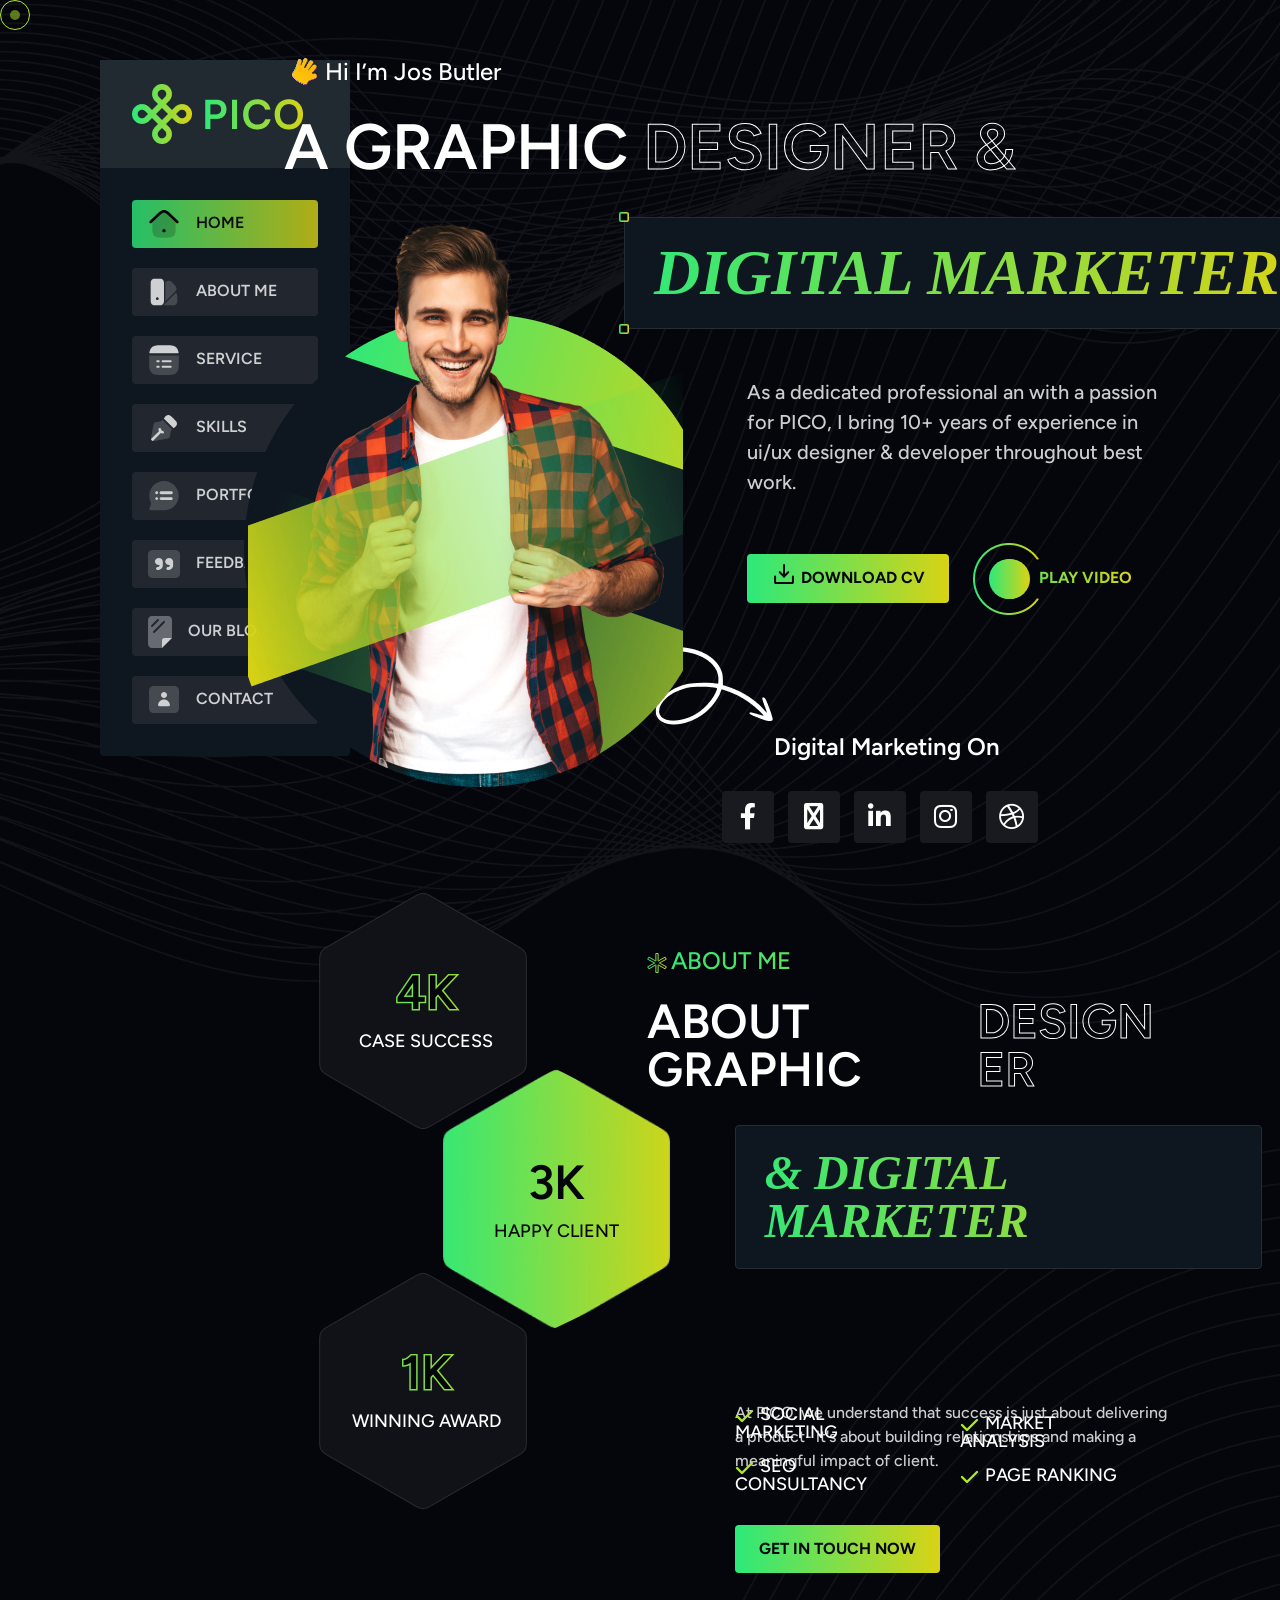
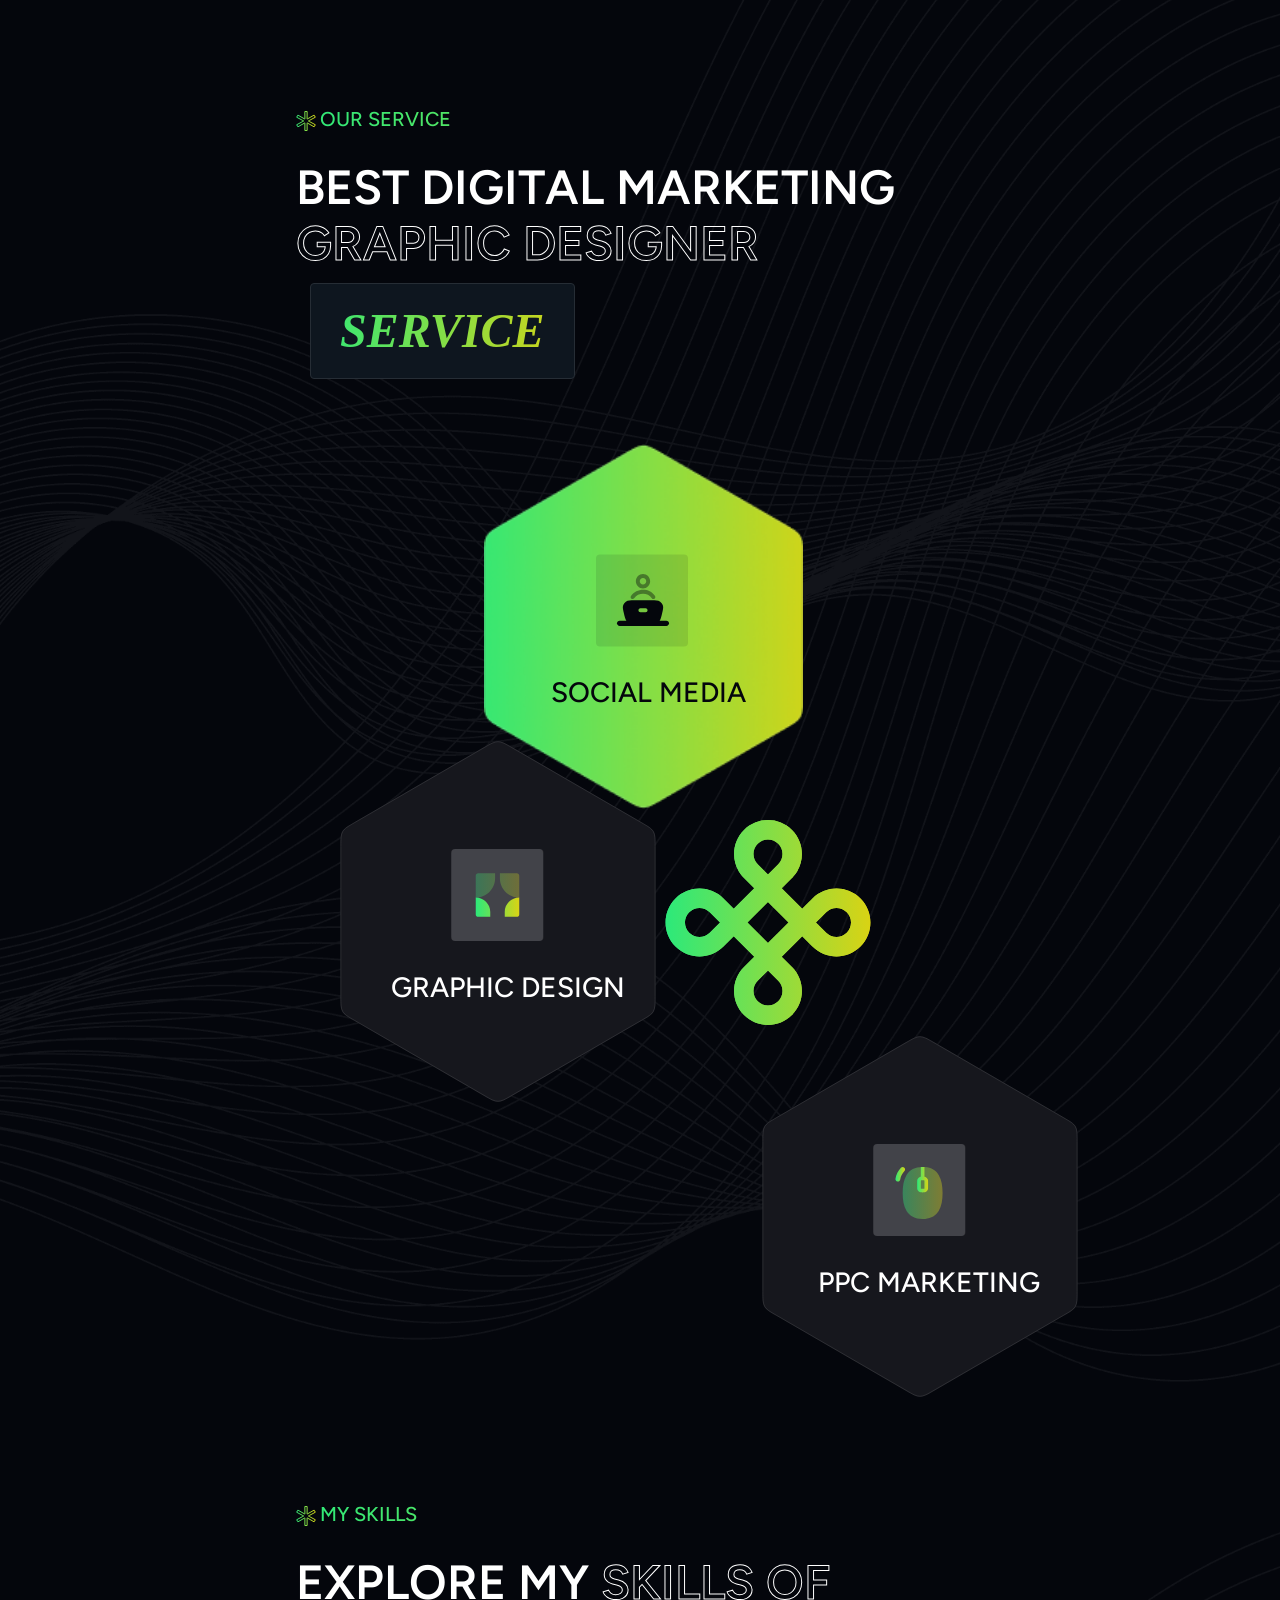
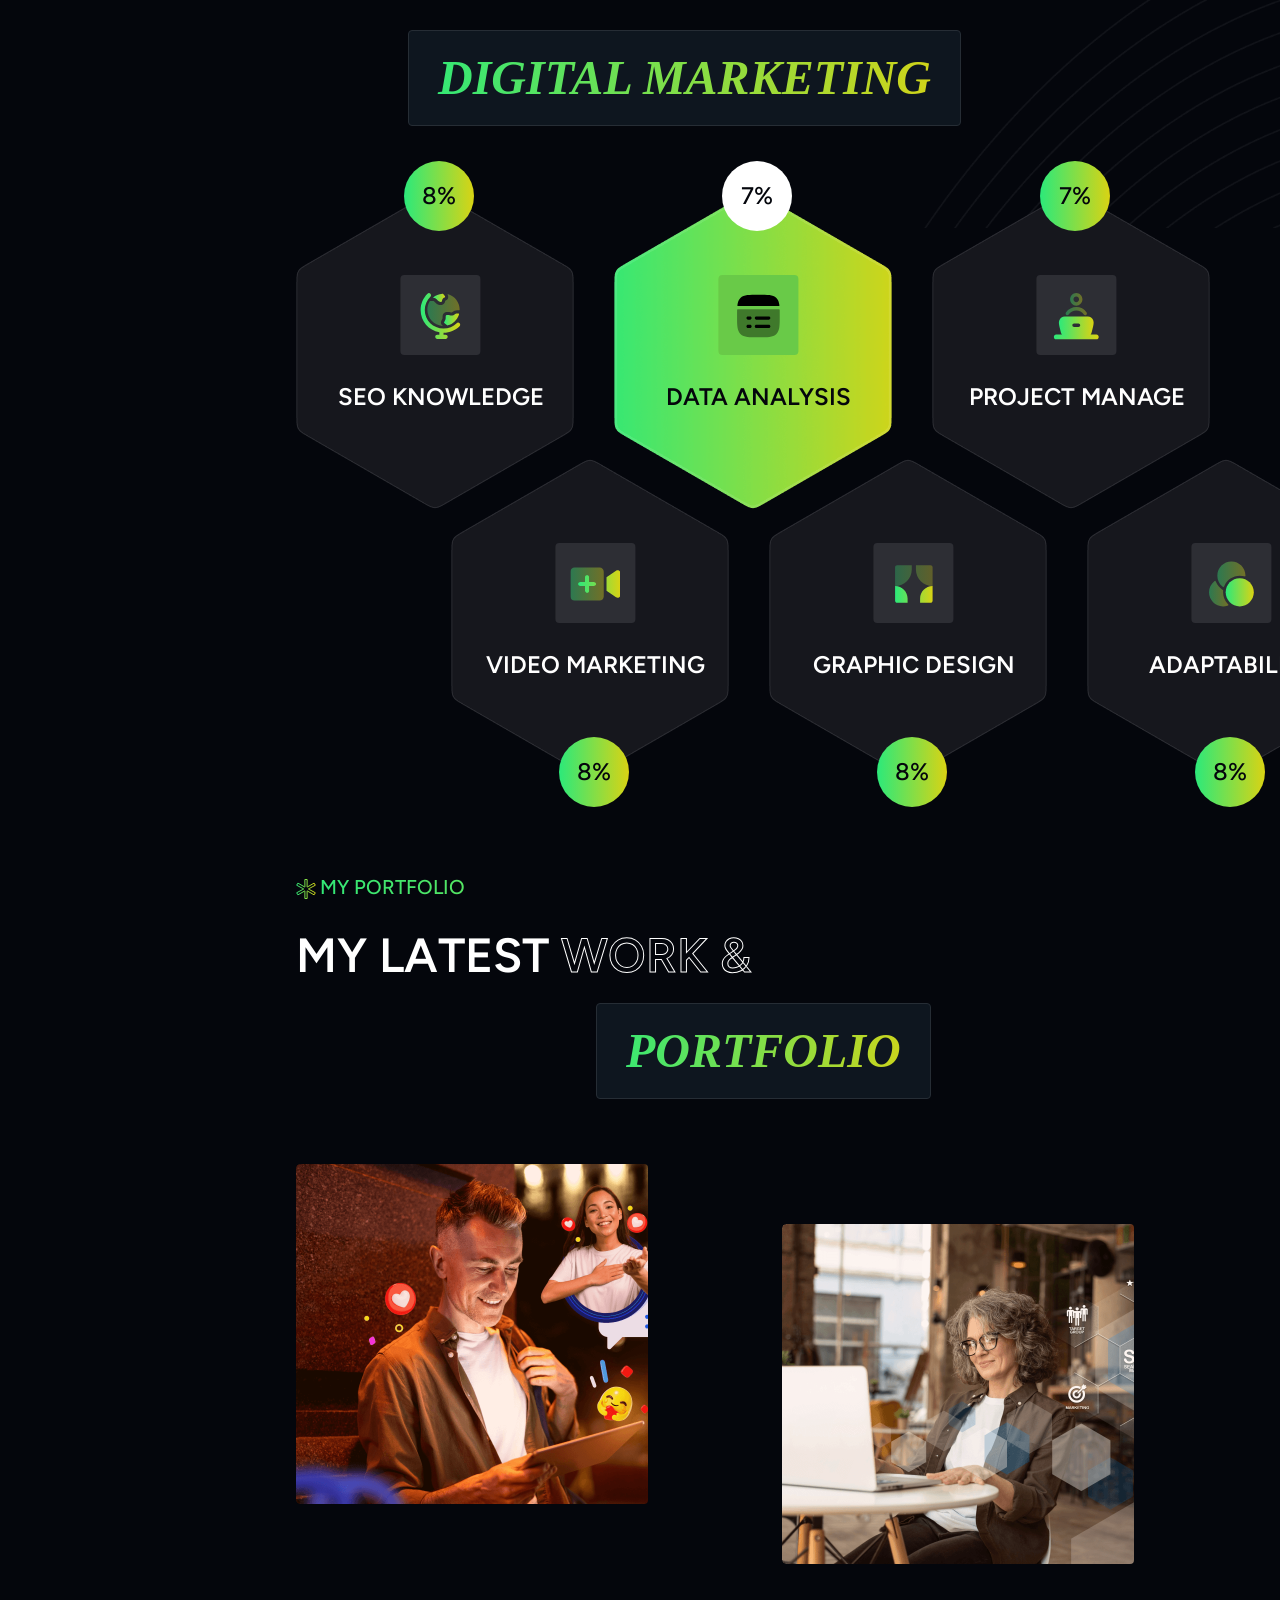
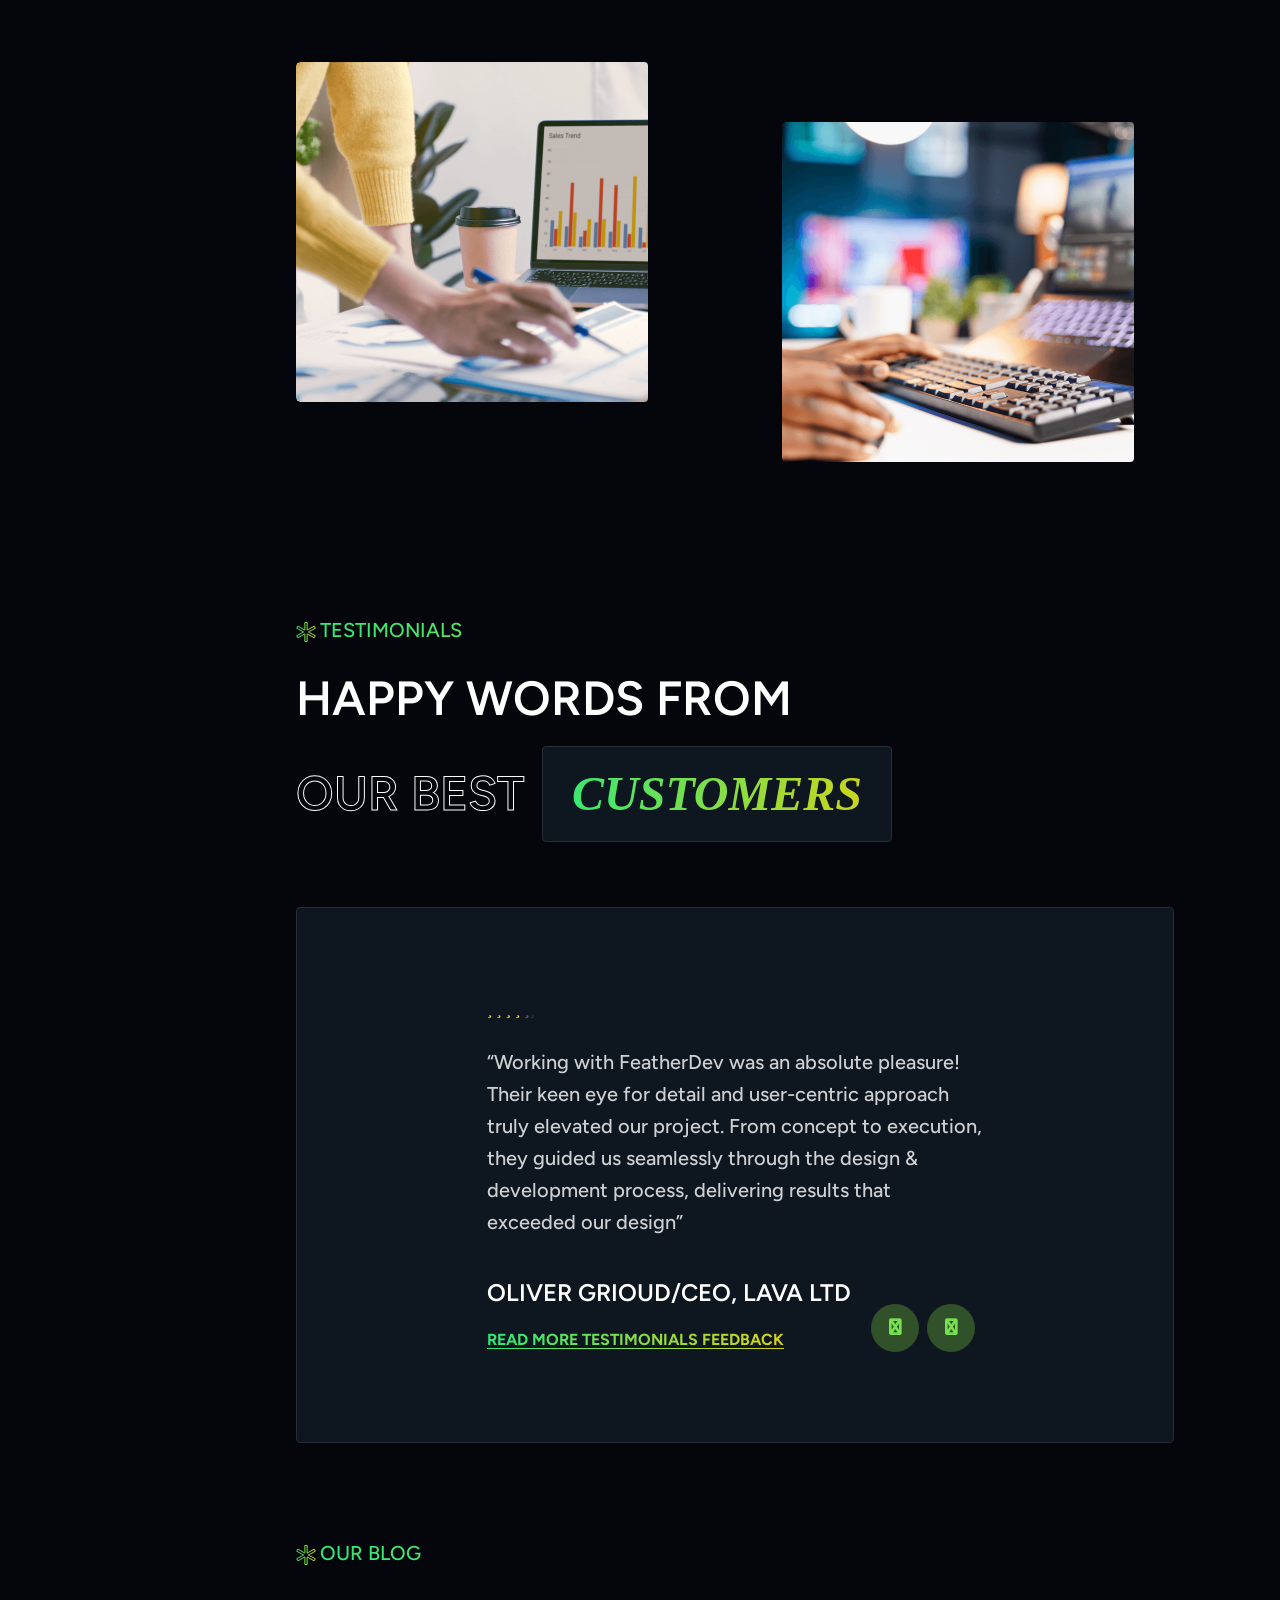
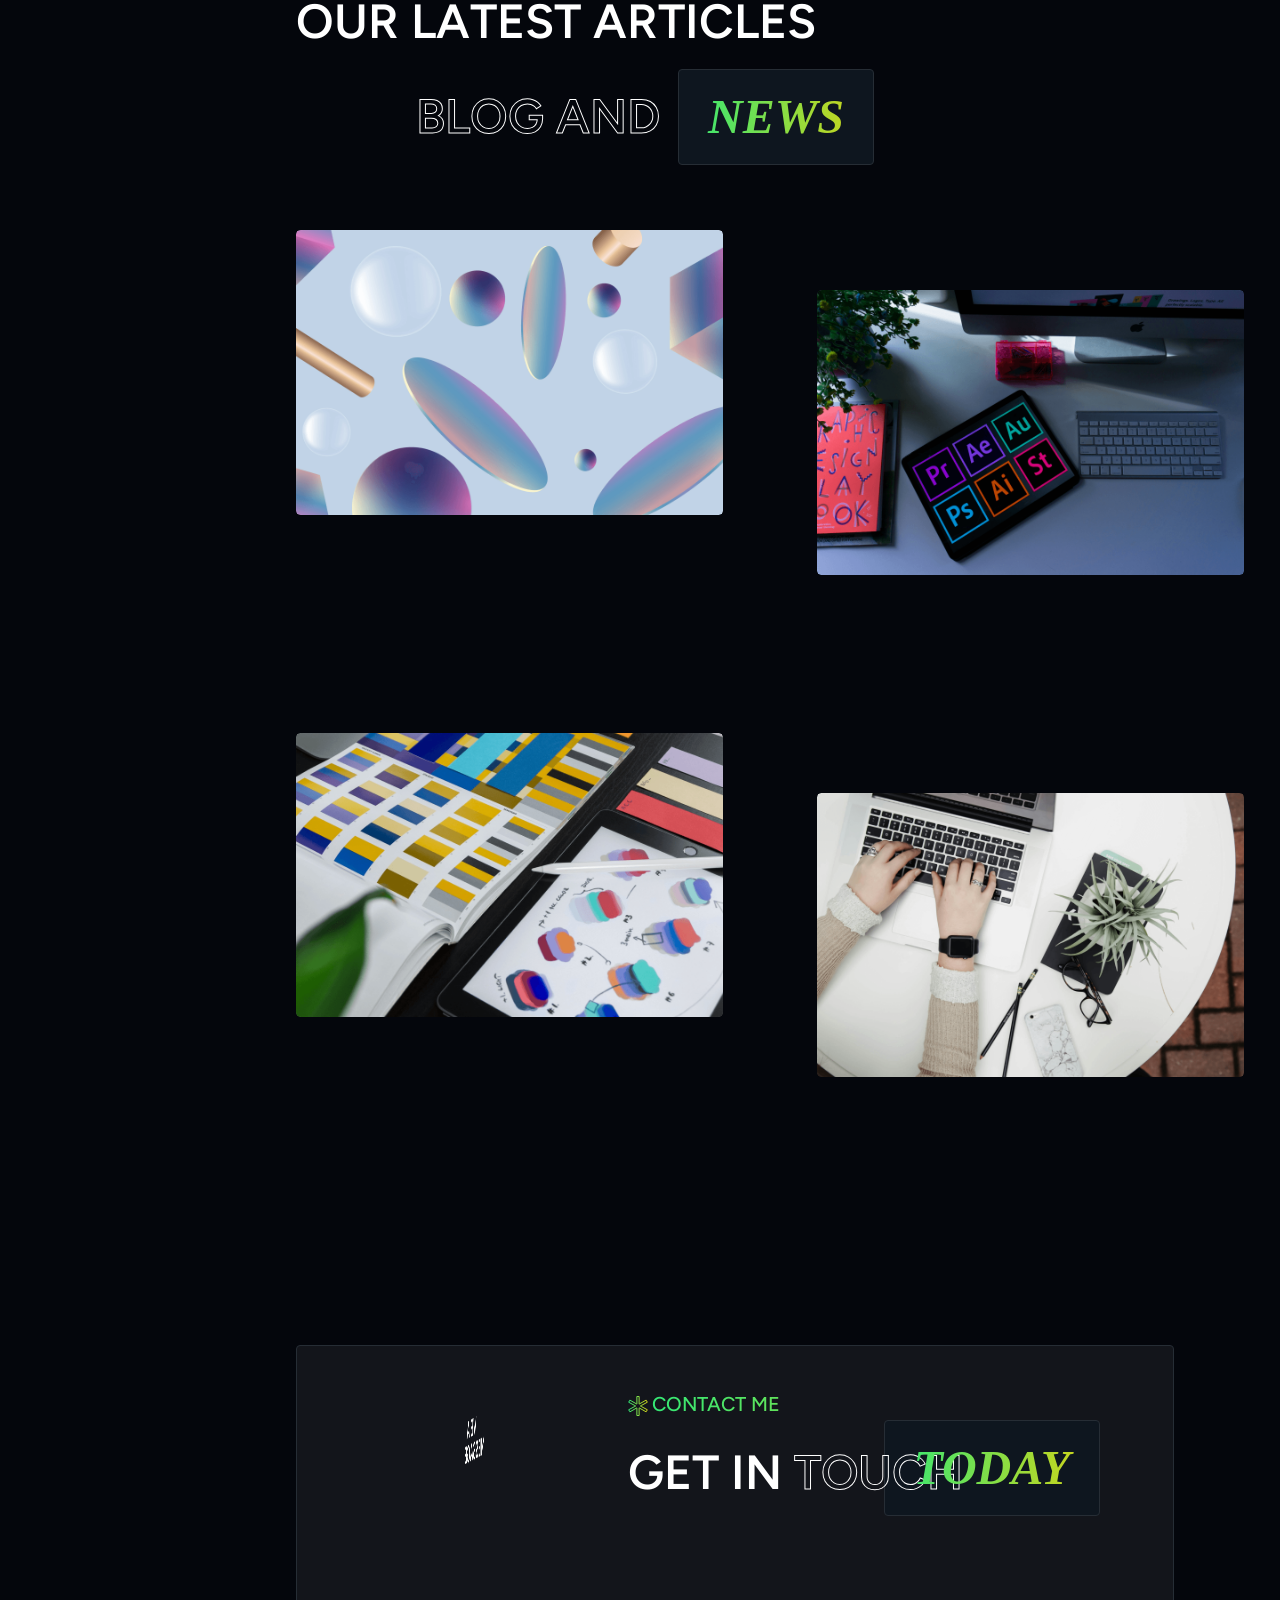
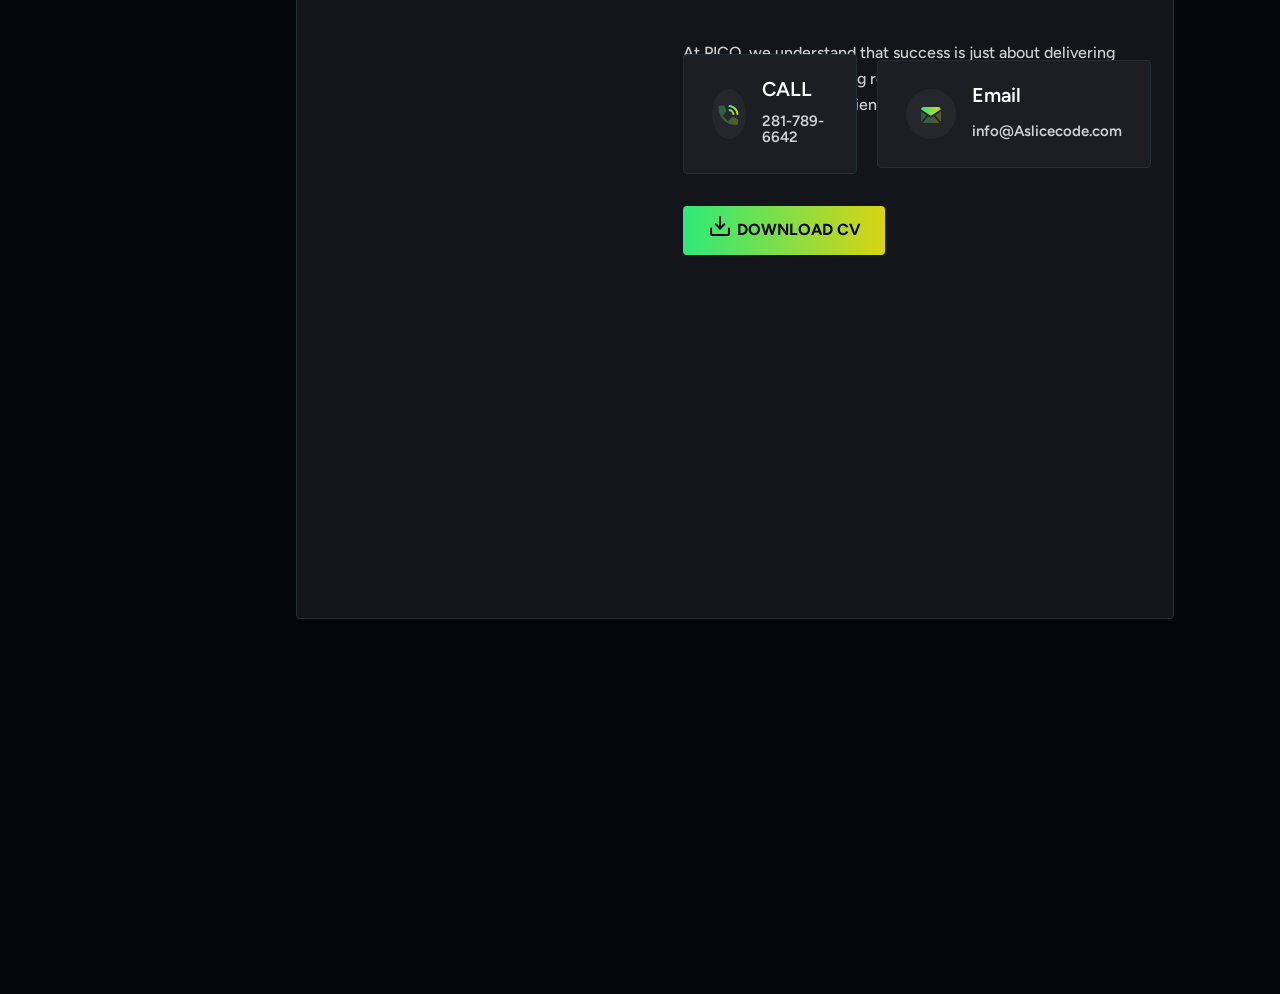
==== index.html @ a0baf9f7 "Ajuste para deploy do vercel" ====
<!DOCTYPE html>
<html lang="en">
<head>
     <meta charset="UTF-8">
     <meta name="viewport" content="width=device-width, initial-scale=1.0">
     <title>PICO || Personal Portfolio</title>
     
      <!--=====FAB ICON=======-->
      <link rel="shortcut icon" href="assets/img/logo/logo1.png" type="image/x-icon">

    <!--===== CSS LINK =======-->
    <link rel="stylesheet" href="assets/css/plugins/bootstrap.min.css">
    <link rel="stylesheet" href="assets/css/plugins/aos.css">
    <link rel="stylesheet" href="assets/css/plugins/fontawesome.css">
    <link rel="stylesheet" href="assets/css/plugins/magnific-popup.css">
    <link rel="stylesheet" href="assets/css/plugins/mobile.css">
    <link rel="stylesheet" href="assets/css/plugins/owlcarousel.min.css">
    <link rel="stylesheet" href="assets/css/plugins/sidebar.css">
    <link rel="stylesheet" href="assets/css/plugins/slick-slider.css">
    <link rel="stylesheet" href="assets/css/plugins/nice-select.css">
    <link rel="stylesheet" href="assets/css/main.css">

    <!--=====  JS SCRIPT LINK =======-->
    <script src="assets/js/plugins/jquery-3-6-0.min.js"></script>
    <script src="assets/js/plugins/waypoints.js"></script>
</head>
<body class="homepage1-body">
    <!--===== PRELOADER STARTS =======-->
    <div class="overlay flex cac vac preloader-parent">
      <div>
          <div class="loader preloader flex vac">
              <svg width="200" height="200" >
                  <circle class="background" cx="90" cy="90" r="80" transform="rotate(-90, 100, 90)"/>
                  <circle class="outer" cx="90" cy="90" r="80" transform="rotate(-90, 100, 90)"/>
              </svg>
              <span class="circle-background">
              </span>
              <span class="logo animated keyframe5 fade-in">                
                   <img src="assets/img/logo/logo1.png" alt="">            
              </span>
          </div>
      </div>
    </div>
  <!--===== PRELOADER ENDS =======-->

<!--===== PROGRESS STARTS=======-->
<div class="paginacontainer">
    <div class="progress-wrap">
      <svg class="progress-circle svg-content" width="100%" height="100%" viewBox="-1 -1 102 102">
        <path d="M50,1 a49,49 0 0,1 0,98 a49,49 0 0,1 0,-98"/>
      </svg>
    </div>
  </div>
<!--===== PROGRESS ENDS=======-->

<div class="cursor"></div>
 <!--===== MOBILE HEADER STARTS =======-->
 <div class="mobile-header mobile-haeder1 d-block d-lg-none">
  <div class="container-fluid">
    <div class="col-12">
      <div class="mobile-header-elements">
        <div class="mobile-logo">
          <a href="index.html"><img src="assets/img/logo/logo2.png" alt=""></a>
        </div>
        <div class="mobile-nav-icon dots-menu">
          <i class="fa-solid fa-bars"></i>
        </div>
      </div>
    </div>
  </div>
</div>

<div class="mobile-sidebar mobile-sidebar1">
  <div class="logosicon-area">
    <div class="logos">
      <img src="assets/img/logo/logo2.png" alt="">
    </div>
    <div class="menu-close">
      <i class="fa-solid fa-xmark"></i>
    </div>
   </div>
  <div class="mobile-nav mobile-nav1">
    <ul class="mobile-nav-list nav-list1">
      <li><a href="#home">Home</a></li>
      <li><a href="#about">About</a></li>
      <li><a href="#service">Service</a></li>
      <li><a href="#skills">Skills</a></li>
      <li><a href="#portfolio">Portfolio</a></li>
      <li><a href="#feedback">Feedback</a></li>
      <li><a href="#contact">Contact</a></li>

    </ul>
    <div class="allmobilesection">
      <div class="btn-area">
        <a href="index.html"  class="download-btn">Get Started</a>
      </div>
      <div class="single-footer">
        <h3>Contact Info</h3>
        <div class="footer4-contact-info">
          <div class="contact-info-single">
            <div class="contact-info-icon">
              <i class="fa-solid fa-phone-volume"></i>
            </div>
            <div class="contact-info-text">
              <a href="tel:+3(924)4596512">+3(924)4596512</a>
            </div>
          </div>
          <div class="contact-info-single">
            <div class="contact-info-icon">
              <i class="fa-solid fa-envelope"></i>
            </div>
            <div class="contact-info-text">
              <a href="mailto:info@example.com">info@example.com</a>
            </div>
          </div>
          <div class="space20"></div>
          <div class="single-footer">
            <h3>Our Location</h3>
            <div class="contact-info-single">
              <div class="contact-info-icon">
                <i class="fa-solid fa-location-dot"></i>
              </div>
              <div class="contact-info-text">
                <a href="mailto:info@example.com" >55 East Birchwood Ave.Brooklyn, <br> New York 11201,United States</a>
              </div>
            </div>
          </div>
          <div class="space20"></div>
          <div class="single-footer">
            <h3>Social Links</h3>
            <div class="social-links-mobile-menu">
              <ul>
                <li><a href="#"><i class="fa-brands fa-facebook-f"></i></a></li>
                <li><a href="#"><i class="fa-brands fa-x-twitter"></i></a></li>
                <li><a href="#"><i class="fa-brands fa-instagram"></i></a></li>
                <li><a href="#"><i class="fa-brands fa-linkedin-in"></i></a></li>
                <li><a href="#"><i class="fa-brands fa-dribbble"></i></a></li>
              </ul>
            </div>
          </div>
        </div>
      </div>
     </div>
  </div>
</div>
<!--===== MOBILE HEADER STARTS =======-->

<!--===== HEADER STARTS =======-->
<div class="header-section-area" style="background-image: url(assets/img/bg/pagebg1.png); background-position: center; background-size: cover; background-repeat: no-repeat; background-attachment: fixed;">
  <div class="container">
    <div class="row">
      <div class="col-lg-2">
        <div class="sidebar-main">
          <div class="sidebar-area">
            <div class="logo">
              <a href="#"><img src="assets/img/logo/logo2.png" alt=""></a>
            </div>
            <div id="list-example" class="list-group">
              <a class="list-group-item list-group-item-action" href="#home" data-aos="fade-up" data-aos-duration="700">
                <img src="assets/img/icons/home.svg" alt="">
                Home
              </a>
              <a class="list-group-item list-group-item-action" href="#about" data-aos="fade-up" data-aos-duration="800">
                <img src="assets/img/icons/about.svg" alt="">
                About ME
              </a>
              <a class="list-group-item list-group-item-action" href="#service" data-aos="fade-up" data-aos-duration="900">
                <img src="assets/img/icons/service.svg" alt="">
                Service
              </a>
              <a class="list-group-item list-group-item-action" href="#skills" data-aos="fade-up" data-aos-duration="1000">
                <img src="assets/img/icons/skills.svg" alt="">
                Skills
              </a>
              <a class="list-group-item list-group-item-action" href="#portfolio" data-aos="fade-up" data-aos-duration="1100">
                <img src="assets/img/icons/portfolio.svg" alt="">
                Portfolio
              </a>
              <a class="list-group-item list-group-item-action" href="#feedback" data-aos="fade-up" data-aos-duration="1200">
                <img src="assets/img/icons/feedback.svg" alt="">
                Feedback
              </a>
              <a class="list-group-item list-group-item-action" href="#blog" data-aos="fade-up" data-aos-duration="1200">
                <img src="assets/img/icons/blog.svg" alt="">
                Our Blog
              </a>
              <a class="list-group-item list-group-item-action m-0" href="#contact" data-aos="fade-up" data-aos-duration="1300">
                <img src="assets/img/icons/contact.svg" alt="">
               Contact
              </a>
            </div>
          </div>
        </div>
      </div>
      <div class="col-lg-10">
        <div class="all-section-area">
          <div class="container">
            <div class="row">
              <div class="col-lg-12">
                <div data-bs-spy="scroll" data-bs-target="#list-example" data-bs-smooth-scroll="true" class="scrollspy-example" tabindex="0">
                  <div id="home">
                    <div class="header-textarea">
                    <div class="pbmit-heading-subheading">
                      <h4 class="text-anime-style-3"><img src="assets/img/icons/hand1.svg" alt="">Hi I’m Jos Butler</h4>
                      <h1 class="text-anime-style-3">A graphic <span class="designer">Designer &</span></h1>
                      <span class="marketer">digital marketer
                        <img src="assets/img/elements/elements1.png" alt="" class="elements1" data-aos="fade-left" data-aos-duration="800">
                        <img src="assets/img/elements/elements1.png" alt="" class="elements2" data-aos="fade-right" data-aos-duration="1000">
                        <img src="assets/img/elements/elements1.png" alt="" class="elements3" data-aos="fade-left" data-aos-duration="1100">
                        <img src="assets/img/elements/elements1.png" alt="" class="elements4" data-aos="fade-right" data-aos-duration="1200">
                      </span>
                    </div>
                    <div class="row">
                      <div class="col-lg-6">
                        <div class="pbmit-animation-style3">
                          <div class="progress-one_leftbox">
                            <img src="assets/img/elements/elements3.png" alt="" class="elements3 d-lg-block d-none">
                            <img src="assets/img/bg/side-bg1.png" alt="" class="side-bg1">
                            <img src="assets/img/bg/side-bg2.png" alt="" class="side-bg2">
                            <img src="assets/img/all-images/header-img3.png" alt="" class="side-bg3">
                          </div>
                        </div>
                      </div>
                      <div class="col-lg-6">
                        <div class="header-pera-area">
                          <p data-aos="fade-up" data-aos-duration="900">As a dedicated professional an with a passion for PICO, I bring 10+ years of experience in ui/ux designer & developer throughout best work.</p>
                          <div class="btn-area" data-aos="fade-up" data-aos-duration="1200">
                            <a href="assets/img/cv/cv.pdf" download class="download-btn"><img src="assets/img/icons/download.svg" alt="">Download CV</a>
                            <a href="https://www.youtube.com/watch?v=Y8XpQpW5OVY" class="play-btn popup-youtube"> <img src="assets/img/elements/elements2.png" alt="" class="elements4"><span><i class="fa-solid fa-play"></i>></span>Play Video</a>
                       </div>
                       <div class="socila-links-area">
                        <h5>Digital Marketing On</h5>
                        <ul>
                          <li data-aos="zoom-in" data-aos-duration="700"><a href="#"><i class="fa-brands fa-facebook-f"></i></a></li>
                          <li data-aos="zoom-in" data-aos-duration="800"><a href="#"><i class="fa-brands fa-x-twitter"></i></a></li>
                          <li data-aos="zoom-in" data-aos-duration="900"><a href="#"><i class="fa-brands fa-linkedin-in"></i></a></li>
                          <li data-aos="zoom-in" data-aos-duration="1000"><a href="#"><i class="fa-brands fa-instagram"></i></a></li>
                          <li data-aos="zoom-in" data-aos-duration="1100"><a href="#"><i class="fa-brands fa-dribbble"></i></a></li>
                        </ul>
                      </div>
                        </div>
                      </div>
                    </div>
                </div>
              </div>
                  <div id="about">
                   <div class="about-section-area">
                    <div class="container">
                      <div class="row">
                        <div class="col-lg-8 d-block d-md-none">
                          <div class="about-textarea">
                            <div class="pbmit-heading-subheading">
                              <h4 data-aos="fade-up" data-aos-duration="700"> <img src="assets/img/icons/star.svg" alt="">About Me</h4>
                              <h2 class="text-anime-style-3">about graphic <span class="designer">designer</span></h2>
                              <span class="marketer">& digital marketer
                                <img src="assets/img/elements/elements1.png" alt="" class="elements1" data-aos="fade-left" data-aos-duration="800">
                                  <img src="assets/img/elements/elements1.png" alt="" class="elements2" data-aos="fade-right" data-aos-duration="1000">
                                  <img src="assets/img/elements/elements1.png" alt="" class="elements3" data-aos="fade-left" data-aos-duration="1100">
                                  <img src="assets/img/elements/elements1.png" alt="" class="elements4" data-aos="fade-right" data-aos-duration="1200">
                              </span>
                            </div>
                            <div class="pera-content">
                              <p data-aos="fade-up" data-aos-duration="800">At PICO, we understand that success is just about delivering a product- it's about building relationships and making a meaningful impact of client.</p>
                              <div class="list-area">
                                <ul data-aos="fade-up" data-aos-duration="900">
                                  <li><img src="assets/img/icons/check.svg" alt="">Social  marketing</li>
                                  <li><img src="assets/img/icons/check.svg" alt="">seo consultancy</li>
                                </ul>
                                <ul data-aos="fade-up" data-aos-duration="1000">
                                  <li><img src="assets/img/icons/check.svg" alt="">market analysis</li>
                                  <li><img src="assets/img/icons/check.svg" alt="">page ranking</li>
                                </ul>
                              </div>
                              <div class="btn-area" data-aos="fade-up" data-aos-duration="1200">
                                <a href="mailto:vikinglab007@gmail.com" class="download-btn text-anime-style-3">get in touch now</a>
                              </div>
                            </div>
                          </div>
                        </div>
                        <div class="col-lg-4">
                          <div class="about-boxareas">
                            <div class="about-boxarea" data-aos="zoom-out" data-aos-duration="900">
                              <img src="assets/img/bg/polygin.png" alt="" class="polygin">
                              <img src="assets/img/bg/polygon-bg2.png" alt="" class="polygon2">
                              <div class="content">
                                <h2>4k</h2>
                              <p>Case Success</p>
                              </div>
                            </div>
                            <div class="about-boxarea box2" style="background-image: url(assets/img/bg/polygon-bg2.png); background-position: center; background-repeat: no-repeat; background-size: contain;" data-aos="zoom-out" data-aos-duration="1000">
                              <div class="content">
                                <h2>3k</h2>
                              <p>Happy Client</p>
                              </div>
                            </div>
                            <div class="about-boxarea box3" data-aos="zoom-out" data-aos-duration="1200">
                              <img src="assets/img/bg/polygin.png" alt="" class="polygin">
                              <img src="assets/img/bg/polygon-bg2.png" alt="" class="polygon2">
                              <div class="content">
                                <h2>1k</h2>
                              <p>Winning Award</p>
                              </div>
                            </div>
                          </div>
                        </div>
                        <div class="col-lg-8 d-md-block d-none">
                          <div class="about-textarea">
                            <div class="pbmit-heading-subheading">
                              <h4 data-aos="fade-up" data-aos-duration="700"> <img src="assets/img/icons/star.svg" alt="">About Me</h4>
                              <h2 class="text-anime-style-3">about graphic <span class="designer">designer</span></h2>
                              <span class="marketer">& digital marketer
                                <img src="assets/img/elements/elements1.png" alt="" class="elements1" data-aos="fade-left" data-aos-duration="800">
                                  <img src="assets/img/elements/elements1.png" alt="" class="elements2" data-aos="fade-right" data-aos-duration="1000">
                                  <img src="assets/img/elements/elements1.png" alt="" class="elements3" data-aos="fade-left" data-aos-duration="1100">
                                  <img src="assets/img/elements/elements1.png" alt="" class="elements4" data-aos="fade-right" data-aos-duration="1200">
                              </span>
                            </div>
                            <div class="pera-content">
                              <p data-aos="fade-up" data-aos-duration="800">At PICO, we understand that success is just about delivering a product- it's about building relationships and making a meaningful impact of client.</p>
                              <div class="list-area">
                                <ul data-aos="fade-up" data-aos-duration="900">
                                  <li><img src="assets/img/icons/check.svg" alt="">Social  marketing</li>
                                  <li><img src="assets/img/icons/check.svg" alt="">seo consultancy</li>
                                </ul>
                                <ul data-aos="fade-up" data-aos-duration="1000">
                                  <li><img src="assets/img/icons/check.svg" alt="">market analysis</li>
                                  <li><img src="assets/img/icons/check.svg" alt="">page ranking</li>
                                </ul>
                              </div>
                              <div class="btn-area" data-aos="fade-up" data-aos-duration="1200">
                                <a href="mailto:vikinglab007@gmail.com" class="download-btn text-anime-style-3">get in touch now</a>
                              </div>
                            </div>
                          </div>
                        </div>
                      </div>
                    </div>
                   </div>
                  </div>
                  <div id="service">
                    <div class="service1-section-area">
                      <div class="container">
                        <div class="row">
                          <div class="col-lg-10">
                            <div class="service-header-area">
                              <div class="pbmit-heading-subheading">
                                <h4> <img src="assets/img/icons/star.svg" alt="">OUR SERVICE</h4>
                                <h2 class="text-anime-style-3">Best Digital Marketing</h2>
                                <span class="designer text-anime-style-3">graphic Designer</span>
                                <span class="marketer">SERVICE
                                  <img src="assets/img/elements/elements1.png" alt="" class="elements1" data-aos="fade-left" data-aos-duration="800">
                                  <img src="assets/img/elements/elements1.png" alt="" class="elements2" data-aos="fade-right" data-aos-duration="1000">
                                  <img src="assets/img/elements/elements1.png" alt="" class="elements3" data-aos="fade-left" data-aos-duration="1100">
                                  <img src="assets/img/elements/elements1.png" alt="" class="elements4" data-aos="fade-right" data-aos-duration="1200">
                                </span>
                              </div>
                            </div>
            
                            <div class="service-boxs-area">
                              <img src="assets/img/icons/star2.svg" alt="" class="star2 keyframe5">
                              <div class="service-author-box box1" style="background-image: url(assets/img/bg/polygon-bg2.png); background-position: center; background-repeat: no-repeat; background-size: contain;" data-aos="zoom-out" data-aos-duration="700">
                                <div class="content">
                                  <div class="icons">
                                    <img src="assets/img/icons/service1.svg" alt="">
                                  </div>
                                  <p>social media</p>
                                </div>
                              </div>
            
                              <div class="service-author-box box2" data-aos="zoom-out" data-aos-duration="800" style="background-image: url(assets/img/bg/polygon-bg3.svg); background-position: center; background-size: cover; background-repeat: no-repeat;">
                                <img src="assets/img/bg/polygon4.png" alt="" class="polygon2">
                                <div class="content">
                                  <div class="icons">
                                    <img src="assets/img/icons/service2.svg" alt="">
                                  </div>
                                  <p>email marketing</p>
                                </div>
                              </div>
            
                              <div class="service-author-box box3" data-aos="zoom-out" data-aos-duration="900" style="background-image: url(assets/img/bg/polygon-bg3.svg); background-position: center; background-size: cover; background-repeat: no-repeat;">
                                <img src="assets/img/bg/polygon4.png" alt="" class="polygon2">
                                <div class="content">
                                  <div class="icons">
                                    <img src="assets/img/icons/service3.svg" alt="">
                                  </div>
                                  <p>SEO marketing</p>
                                </div>
                              </div>
            
                              <div class="service-author-box box4" data-aos="zoom-out" data-aos-duration="1000" style="background-image: url(assets/img/bg/polygon-bg3.svg); background-position: center; background-size: cover; background-repeat: no-repeat;">
                                <img src="assets/img/bg/polygon4.png" alt="" class="polygon2">
                                <div class="content">
                                  <div class="icons">
                                    <img src="assets/img/icons/service4.svg" alt="">
                                  </div>
                                  <p>ppc marketing</p>
                                </div>
                              </div>
            
                              <div class="service-author-box box5" data-aos="zoom-out" data-aos-duration="1100" style="background-image: url(assets/img/bg/polygon-bg3.svg); background-position: center; background-size: cover; background-repeat: no-repeat;">
                                <img src="assets/img/bg/polygon4.png" alt="" class="polygon2">
                                <div class="content">
                                  <div class="icons">
                                    <img src="assets/img/icons/service5.svg" alt="">
                                  </div>
                                  <p>video marketing</p>
                                </div>
                              </div>
            
                              <div class="service-author-box box6" data-aos="zoom-out" data-aos-duration="1200" style="background-image: url(assets/img/bg/polygon-bg3.svg); background-position: center; background-size: cover; background-repeat: no-repeat;">
                                <img src="assets/img/bg/polygon4.png" alt="" class="polygon2">
                                <div class="content">
                                  <div class="icons">
                                    <img src="assets/img/icons/service6.svg" alt="">
                                  </div>
                                  <p>graphic design</p>
                                </div>
                              </div>
                            </div>
                          </div>
                        </div>
                      </div>
                    </div>
                  </div>
                  <div id="skills">
                    <div class="skills-section-area">
                      <div class="container">
                        <div class="row">
                         <div class="col-lg-10">
                          <div class="skills-header-area" data-aos="fade-left" data-aos-duration="800">
                            <div class="pbmit-heading-subheading">
                              <h4> <img src="assets/img/icons/star.svg" alt="">My Skills</h4>
                              <h2 class="text-anime-style-3">explore my <span class="designer">Skills Of</span></h2>
                              <span class="marketer">digital marketing
                                <img src="assets/img/elements/elements1.png" alt="" class="elements1" data-aos="fade-left" data-aos-duration="800">
                                  <img src="assets/img/elements/elements1.png" alt="" class="elements2" data-aos="fade-right" data-aos-duration="1000">
                                  <img src="assets/img/elements/elements1.png" alt="" class="elements3" data-aos="fade-left" data-aos-duration="1100">
                                  <img src="assets/img/elements/elements1.png" alt="" class="elements4" data-aos="fade-right" data-aos-duration="1200">
                              </span>
                            </div>
                          </div>
            
                          <div class="all-boxes-area" data-aos="fade-left" data-aos-duration="1200">
                            <div class="skils-auhtor-area">
                              <div class="skills-all-boxarea box1">
                                <div class="percent">
                                  <p><span class="counter">98</span>%</p>
                                </div>
                                <img src="assets/img/bg/polygon5.png" alt="" class="polygon2">
                                <img src="assets/img/bg/polygon-bg4.png" alt="" class="polygon4">
                                <div class="content">
                                <div class="icons">
                                  <img src="assets/img/icons/skills1.svg" alt="">
                                </div>
                                <p>SEO Knowledge</p>
                                </div>
                              </div>
              
                              <div class="skills-all-boxarea box2" data-aos="fade-left" data-aos-duration="1000">
                                <div class="percent">
                                  <p><span class="counter">80</span>%</p>
                                </div>
                                <img src="assets/img/bg/polygon-bg4.png" alt="" class="polygon2">
              
                                <div class="content">
                                <div class="icons">
                                  <img src="assets/img/icons/skills3.svg" alt="">
                                </div>
                                <p>Data analysis</p>
                                </div>
                              </div>
              
                              <div class="skills-all-boxarea box3" data-aos="fade-right" data-aos-duration="800">
                                <div class="percent">
                                  <p><span class="counter">80</span>%</p>
                                </div>
                                <img src="assets/img/bg/polygon5.png" alt="" class="polygon2">
                                <img src="assets/img/bg/polygon-bg4.png" alt="" class="polygon4">
              
                                <div class="content">
                                <div class="icons">
                                  <img src="assets/img/icons/skills2.svg" alt="">
                                </div>
                                <p>project manage</p>
                                </div>
                              </div>
                            </div>
              
                            <div class="skils-auhtor-area" data-aos="fade-right" data-aos-duration="1000">
                              <div class="skills-all-boxarea box4">
                                <div class="percent">
                                  <p><span class="counter">98</span>%</p>
                                </div>
                                <img src="assets/img/bg/polygon5.png" alt="" class="polygon2">
                                <img src="assets/img/bg/polygon-bg4.png" alt="" class="polygon4">
              
                                <div class="content">
                                <div class="icons">
                                  <img src="assets/img/icons/skills4.svg" alt="">
                                </div>
                                <p>video marketing</p>
                                </div>
                              </div>
              
                              <div class="skills-all-boxarea box5" data-aos="fade-right" data-aos-duration="1200">
                                <div class="percent">
                                  <p><span class="counter">98</span>%</p>
                                </div>
                                <img src="assets/img/bg/polygon5.png" alt="" class="polygon2">
                                <img src="assets/img/bg/polygon-bg4.png" alt="" class="polygon4">
                                <div class="content">
                                <div class="icons">
                                  <img src="assets/img/icons/skills5.svg" alt="">
                                </div>
                                <p>graphic design</p>
                                </div>
                              </div>
              
                              <div class="skills-all-boxarea box6">
                                <div class="percent">
                                  <p><span class="counter">98</span>%</p>
                                </div>
                                <img src="assets/img/bg/polygon5.png" alt="" class="polygon2">
                                <img src="assets/img/bg/polygon-bg4.png" alt="" class="polygon4">
              
                                <div class="content">
                                <div class="icons">
                                  <img src="assets/img/icons/skills6.svg" alt="">
                                </div>
                                <p>adaptability</p>
                                </div>
                              </div>
                            </div>
                          </div>
                         </div>
                        </div>
                      </div>
                    </div>
                  </div>
                  <div id="portfolio">
                    <div class="portfolio-section-area">
                      <div class="container">
                        <div class="row">
                          <div class="col-lg-10">
                            <div class="portfolio-header-area">
                              <div class="pbmit-heading-subheading">
                                <h4> <img src="assets/img/icons/star.svg" alt="">my Portfolio</h4>
                                <h2 class="text-anime-style-3">My latest  <span class="designer">Work &</span></h2>
                                <span class="marketer">Portfolio
                                  <img src="assets/img/elements/elements1.png" alt="" class="elements1" data-aos="fade-left" data-aos-duration="800">
                                  <img src="assets/img/elements/elements1.png" alt="" class="elements2" data-aos="fade-right" data-aos-duration="1000">
                                  <img src="assets/img/elements/elements1.png" alt="" class="elements3" data-aos="fade-left" data-aos-duration="1100">
                                  <img src="assets/img/elements/elements1.png" alt="" class="elements4" data-aos="fade-right" data-aos-duration="1200">
                                </span>
                              </div>
                            </div>
                            <div class="row">
                              <div class="col-lg-6 col-md-6">
                                <div class="portfolio-box-area click-here">
                                  <div class="images" data-aos="zoom-in" data-aos-duration="1000">
                                    <img src="assets/img/all-images/portfolio-img1.png" alt="">
                                  </div>
                                  <div class="content-area" data-aos="flip-right" data-aos-duration="1000" style="background-image: url(assets/img/bg/bg2.png); background-position: center; background-size: cover; background-repeat: no-repeat;">
                                    <h4>#video marketing</h4>
                                    <a href="javascript:void(0);">Captivate, engage, convert: My video marketing mastery</a>
                                  </div>
                                </div>
                              </div>
            
                              <div class="col-lg-6 col-md-6">
                                <div class="portfolio-box-area box2 click-here">
                                  <div class="images" data-aos="zoom-in" data-aos-duration="1000">
                                    <img src="assets/img/all-images/portfolio-img2.png" alt="">
                                  </div>
                                  <div class="content-area" data-aos="flip-right" data-aos-duration="1000" style="background-image: url(assets/img/bg/bg3.png);  background-position: center; background-size: cover; background-repeat: no-repeat;">
                                    <h4>#seo marketing</h4>
                                    <a href="javascript:void(0);">Organic Growth: OF My SEO Marketing Achievements</a>
                                  </div>
                                </div>
                              </div>
            
                              <div class="col-lg-6 col-md-6">
                                <div class="portfolio-box-area box3 click-here">
                                  <div class="images" data-aos="zoom-in" data-aos-duration="1000">
                                    <img src="assets/img/all-images/portfolio-img3.png" alt="">
                                  </div>
                                  <div class="content-area" data-aos="flip-right" data-aos-duration="1000" style="background-image: url(assets/img/bg/bg4.png);  background-position: center; background-size: cover; background-repeat: no-repeat;">
                                    <h4>#ppc marketing</h4>
                                    <a href="javascript:void(0);">Winning Click Strategies: MY best PPC Marketing Victories</a>
                                  </div>
                                </div>
                              </div>
            
                              <div class="col-lg-6 col-md-6">
                                <div class="portfolio-box-area box4 click-here">
                                  <div class="images" data-aos="zoom-in" data-aos-duration="1000">
                                    <img src="assets/img/all-images/portfolio-img4.png" alt="">
                                  </div>
                                  <div class="content-area" data-aos="flip-right" data-aos-duration="1000" style="background-image: url(assets/img/bg/bg4.png);  background-position: center; background-size: cover; background-repeat: no-repeat;">
                                    <h4>#video marketing</h4>
                                    <a href="javascript:void(0);">From Concept to Clicks: My best Video Marketing Odyssey</a>
                                  </div>
                                </div>
                              </div>
                            </div>
                          </div>
                        </div>
                      </div>
                    </div>
                  </div>
                  <div id="feedback">
                    <div class="testimonial-section-area">
                      <div class="container">
                        <div class="row">
                          <div class="col-lg-10">
                            <div class="testimonial-header-area">
                              <div class="pbmit-heading-subheading">
                                <h4> <img src="assets/img/icons/star.svg" alt="">Testimonials</h4>
                                <h2 class="text-anime-style-3">Happy Words From</h2>
                                <span class="designer text-anime-style-3">our BEST</span>
                                <span class="marketer">Customers
                                  <img src="assets/img/elements/elements1.png" alt="" class="elements1" data-aos="fade-left" data-aos-duration="800">
                                  <img src="assets/img/elements/elements1.png" alt="" class="elements2" data-aos="fade-right" data-aos-duration="1000">
                                  <img src="assets/img/elements/elements1.png" alt="" class="elements3" data-aos="fade-left" data-aos-duration="1100">
                                  <img src="assets/img/elements/elements1.png" alt="" class="elements4" data-aos="fade-right" data-aos-duration="1200">
                                </span>
                              </div>
                            </div>
                          </div>
                          <div class="col-lg-12">
                            <div class="testimonial-box-area">
                              <div class="testimonial-content">
                                <img src="assets/img/all-images/testimonial-img1.png" alt="" class="testimonial1" data-aos="fade-left" data-aos-duration="800">
                                <img src="assets/img/all-images/testimonial-img2.png" alt="" class="testimonial2" data-aos="fade-right" data-aos-duration="900">
                                <img src="assets/img/all-images/testimonial-img3.png" alt="" class="testimonial3" data-aos="fade-left" data-aos-duration="1000">
                                <img src="assets/img/all-images/testimonial-img4.png" alt="" class="testimonial4" data-aos="fade-right" data-aos-duration="1200">
                               <div class="all-content-testimonial owl-carousel">
                                <div class="content">
                                  <ul>
                                    <li><i class="fa-solid fa-star"></i></li>
                                    <li><i class="fa-solid fa-star"></i></li>
                                    <li><i class="fa-solid fa-star"></i></li>
                                    <li><i class="fa-solid fa-star"></i></li>
                                    <li><i class="fa-duotone fa-star"></i></li>
                                  </ul>
                                  <p>“Working with FeatherDev was an absolute pleasure! Their keen eye for detail and user-centric approach truly elevated our project. From concept to execution, they guided us seamlessly through the design & development process, delivering results that exceeded our design”</p>
                                  <a href="#" class="name">Oliver Grioud/CEO, Lava Ltd</a>
                                  <a href="#" class="readmore">Read More Testimonials Feedback</a>
                                </div>
            
                                <div class="content">
                                  <ul>
                                    <li><i class="fa-solid fa-star"></i></li>
                                    <li><i class="fa-solid fa-star"></i></li>
                                    <li><i class="fa-solid fa-star"></i></li>
                                    <li><i class="fa-solid fa-star"></i></li>
                                    <li><i class="fa-duotone fa-star"></i></li>
                                  </ul>
                                  <p>“Working with FeatherDev was an absolute pleasure! Their keen eye for detail and user-centric approach truly elevated our project. From concept to execution, they guided us seamlessly through the design & development process, delivering results that exceeded our design”</p>
                                  <a href="#" class="name">Oliver Grioud/CEO, Lava Ltd</a>
                                  <a href="#" class="readmore">Read More Testimonials Feedback</a>
                                </div>
            
                                <div class="content">
                                  <ul>
                                    <li><i class="fa-solid fa-star"></i></li>
                                    <li><i class="fa-solid fa-star"></i></li>
                                    <li><i class="fa-solid fa-star"></i></li>
                                    <li><i class="fa-solid fa-star"></i></li>
                                    <li><i class="fa-duotone fa-star"></i></li>
                                  </ul>
                                  <p>“Working with FeatherDev was an absolute pleasure! Their keen eye for detail and user-centric approach truly elevated our project. From concept to execution, they guided us seamlessly through the design & development process, delivering results that exceeded our design”</p>
                                  <a href="#" class="name">Oliver Grioud/CEO, Lava Ltd</a>
                                  <a href="#" class="readmore">Read More Testimonials Feedback</a>
                                </div>
                               </div>
                              </div>
                            </div>
                          </div>
                        </div>
                      </div>
                    </div>
                  </div>
                  <div id="blog">
                    <div class="blog-section-area">
                      <div class="container">
                        <div class="row">
                          <div class="col-lg-12">
                            <div class="blog-header-area">
                              <div class="pbmit-heading-subheading animation-style2">
                                <h4> <img src="assets/img/icons/star.svg" alt="">our Blog</h4>
                                <h2 class="text-anime-style-3">our latest Articles</h2>
                                <span class="designer text-anime-style-3">Blog and</span>
                                <span class="marketer">News
                                  <img src="assets/img/elements/elements1.png" alt="" class="elements1" data-aos="fade-left" data-aos-duration="800">
                                  <img src="assets/img/elements/elements1.png" alt="" class="elements2" data-aos="fade-right" data-aos-duration="1000">
                                  <img src="assets/img/elements/elements1.png" alt="" class="elements3" data-aos="fade-left" data-aos-duration="1100">
                                  <img src="assets/img/elements/elements1.png" alt="" class="elements4" data-aos="fade-right" data-aos-duration="1200">
                                </span>
                              </div>
                            </div>
                            <div class="row">
                              <div class="col-lg-6 col-md-6">
                                <div class="blog-box-area click-here">
                                  <div class="images" data-aos="zoom-in" data-aos-duration="1000">
                                    <img src="assets/img/all-images/blog-img1.png" alt="">
                                  </div>
                                  <div class="content-area" data-aos="flip-right" data-aos-duration="1000">
                                    <div class="tags-area">
                                      <a href="#"><img src="assets/img/icons/calender.svg" alt="">23 April 2023</a>
                                      <a href="#"><img src="assets/img/icons/user.svg" alt="">Alex Ross</a>
                                    </div>
                                    <a href="javascript:void(0);" class="text-anime-style-3">Crafting Compelling Designs & Strategic Marketing: A Creative Journey Unveiled</a>
                                    <p>Graphic design and digital marketing collide in a symphony of creativity and strategy. Here, we delve into the best art.</p>
                                    <a href="javascript:void(0);" class="readmore"><span>read More</span><i class="fa-solid fa-arrow-right"></i></a>
                                  </div>
                                </div>
                              </div>
            
                              <div class="col-lg-6 col-md-6">
                                <div class="blog-box-area box2 click-here">
                                  <div class="images" data-aos="zoom-in" data-aos-duration="1000">
                                    <img src="assets/img/all-images/blog-img2.png" alt="">
                                  </div>
                                  <div class="content-area" data-aos="flip-right" data-aos-duration="1000">
                                    <div class="tags-area">
                                      <a href="#"><img src="assets/img/icons/calender.svg" alt="">23 April 2023</a>
                                      <a href="#"><img src="assets/img/icons/user.svg" alt="">Alex Ross</a>
                                    </div>
                                    <a href="javascript:void(0);" class="text-anime-style-3">Designing for Impact: How Visuals Shape a Digital Marketing Graphic Design Success</a>
                                    <p>From mastering the latest design trends to harnessing the power of social media algorithms, we uncover the secrets.</p>
                                    <a href="javascript:void(0);" class="readmore"><span>read More</span><i class="fa-solid fa-arrow-right"></i></a>
                                  </div>
                                </div>
                              </div>
            
                              <div class="col-lg-6 col-md-6">
                                <div class="blog-box-area box3  click-here">
                                  <div class="images" data-aos="zoom-in" data-aos-duration="1000">
                                    <img src="assets/img/all-images/blog-img3.png" alt="">
                                  </div>
                                  <div class="content-area" data-aos="flip-right" data-aos-duration="1000">
                                    <div class="tags-area">
                                      <a href="#"><img src="assets/img/icons/calender.svg" alt="">23 April 2023</a>
                                      <a href="#"><img src="assets/img/icons/user.svg" alt="">Alex Ross</a>
                                    </div>
                                    <a href="javascript:void(0);" class="text-anime-style-3">Navigating the Digital Landscape: Design Strategies  Marketing Triumphs Strategy</a>
                                    <p>Graphic design and digital marketing collide in a symphony of creativity and strategy. Here, we delve into the best art.</p>
                                    <a href="javascript:void(0);" class="readmore"><span>read More</span><i class="fa-solid fa-arrow-right"></i></a>
                                  </div>
                                </div>
                              </div>
            
                              <div class="col-lg-6 col-md-6">
                                <div class="blog-box-area box4 click-here">
                                  <div class="images" data-aos="zoom-in" data-aos-duration="1000">
                                    <img src="assets/img/all-images/blog-img4.png" alt="">
                                  </div>
                                  <div class="content-area" data-aos="flip-right" data-aos-duration="1000">
                                    <div class="tags-area">
                                      <a href="#"><img src="assets/img/icons/calender.svg" alt="">23 April 2023</a>
                                      <a href="#"><img src="assets/img/icons/user.svg" alt="">Alex Ross</a>
                                    </div>
                                   <div class="header-site-icon">
                                    <a  href="javascript:void(0);">The Power of Visual Storytelling: Design Narratives Marketing Triumphs a Social</a>
                                   </div>
                                    <p>From mastering the latest design trends to harnessing the power of social media algorithms, we uncover the secrets.</p>
                                    <a href="javascript:void(0);" class="readmore"><span>read More</span><i class="fa-solid fa-arrow-right"></i></a>
                                  </div>
                                </div>
                              </div>
                            </div>
                          </div>
                        </div>
                      </div>
                    </div>
                  </div>
                  <div id="contact">
                    <div class="contact-section-area">
                      <div class="container">
                        <div class="row">
                          <div class="col-lg-12">
                            <div class="contact-header-area">
                              <div class="row">
                                <div class="col-lg-8 d-lg-none d-block">
                                  <div class="contact-text-area">
                                    <div class="pbmit-heading-subheading">
                                      <h4> <img src="assets/img/icons/star.svg" alt="">contact me</h4>
                                      <h2 class="text-anime-style-3">get in <span class="designer">touch</span></h2><span class="marketer">today
                                        <img src="assets/img/elements/elements1.png" alt="" class="elements1" data-aos="fade-left" data-aos-duration="800">
                                        <img src="assets/img/elements/elements1.png" alt="" class="elements2" data-aos="fade-right" data-aos-duration="1000">
                                        <img src="assets/img/elements/elements1.png" alt="" class="elements3" data-aos="fade-left" data-aos-duration="1100">
                                        <img src="assets/img/elements/elements1.png" alt="" class="elements4" data-aos="fade-right" data-aos-duration="1200">
                                      </span>
                                    </div>
                                    <p data-aos="fade-up" data-aos-duration="800">At PICO, we understand that success is just about delivering a product-  about building relationships and making a meaningful impact of client.</p>
                                    <div class="contact-info-area">
                                      <div class="info-boxarea" data-aos="zoom-out" data-aos-duration="1000">
                                        <div class="icons">
                                          <img src="assets/img/icons/phone.svg" alt="">
                                        </div>
                                        <div class="content">
                                          <h5>CALL</h5>
                                          <a href="tel:281-789-6642">281-789-6642</a>
                                        </div>
                                      </div>
            
                                      <div class="info-boxarea" data-aos="fade-up" data-aos-duration="1100">
                                        <div class="icons">
                                          <img src="assets/img/icons/email.svg" alt="">
                                        </div>
                                        <div class="content">
                                          <h5>Email</h5>
                                          <a href="mailto:">info@Aslicecode.com</a>
                                        </div>
                                      </div>
                                    </div>
                                    <div class="btn-area" data-aos="fade-up" data-aos-duration="1200">
                                      <a href="assets/img/cv/cv.pdf" download="" class="download-btn"><img src="assets/img/icons/download.svg" alt="">Download CV</a>                        </div>
                                  </div>
                                </div>
                                <div class="col-lg-4">
                                  <div class="contact-from-area" data-aos="flip-right" data-aos-duration="1000">
                                    <h3 class="text-anime-style-3">Leave A Message</h3>
                                   <form action="https://api.web3forms.com/submit" method="POST">
                                    <input type="hidden" name="access_key" value="0cd32fdff-eda2-4da3-be43-37d47fbb396b">
            
                                    <div class="input">
                                        <input type="text" placeholder="Full Name">
                                      </div>
                                      <div class="input">
                                        <input type="number" placeholder="Phone Number" required>
                                      </div>
                                      <div class="input">
                                        <input type="email" placeholder="Email Address" required>
                                      </div>
                                      <div class="input">
                                        <select name="country" id="country" class="country-area nice-select6">
                                          <option value="1" data-display="Service Type">Service Type</option>
                                          <option value="">Belgium</option>
                                          <option value="">Brezil</option>
                                          <option value="">Argentina</option>
                                          <option value="">Bangladesh</option>
                                          <option value="">Germany</option>
                                        </select>
                                      </div>
                                      <div class="input">
                                        <textarea placeholder="Message" required></textarea>
                                      </div>
                                      <div class="btn-area text-end" data-aos="fade-up" data-aos-duration="1200">
                                        <button type="submit" class="download-btn">submit now</button>
                                      </div>
                                   </form>
                                  </div>
                                </div>
                                <div class="col-lg-8 d-lg-block d-none">
                                  <div class="contact-text-area">
                                    <div class="pbmit-heading-subheading">
                                      <h4> <img src="assets/img/icons/star.svg" alt="">contact me</h4>
                                      <h2 class="text-anime-style-3">get in <span class="designer">touch</span></h2><span class="marketer">today
                                        <img src="assets/img/elements/elements1.png" alt="" class="elements1" data-aos="fade-left" data-aos-duration="800">
                                        <img src="assets/img/elements/elements1.png" alt="" class="elements2" data-aos="fade-right" data-aos-duration="1000">
                                        <img src="assets/img/elements/elements1.png" alt="" class="elements3" data-aos="fade-left" data-aos-duration="1100">
                                        <img src="assets/img/elements/elements1.png" alt="" class="elements4" data-aos="fade-right" data-aos-duration="1200">
                                      </span>
                                    </div>
                                    <p data-aos="fade-up" data-aos-duration="800">At PICO, we understand that success is just about delivering a product-  about building relationships and making a meaningful impact of client.</p>
                                    <div class="contact-info-area">
                                      <div class="info-boxarea" data-aos="zoom-out" data-aos-duration="1000">
                                        <div class="icons">
                                          <img src="assets/img/icons/phone.svg" alt="">
                                        </div>
                                        <div class="content">
                                          <h5>CALL</h5>
                                          <a href="tel:281-789-6642">281-789-6642</a>
                                        </div>
                                      </div>
            
                                      <div class="info-boxarea" data-aos="fade-up" data-aos-duration="1100">
                                        <div class="icons">
                                          <img src="assets/img/icons/email.svg" alt="">
                                        </div>
                                        <div class="content">
                                          <h5>Email</h5>
                                          <a href="mailto:">info@Aslicecode.com</a>
                                        </div>
                                      </div>
                                    </div>
                                    <div class="btn-area" data-aos="fade-up" data-aos-duration="1200">
                                      <a href="assets/img/cv/cv.pdf" download="" class="download-btn"><img src="assets/img/icons/download.svg" alt="">Download CV</a>                        </div>
                                  </div>
                                </div>
                                <div class="col-lg-12">
                                  <div class="footer-section-area" data-aos="fade-up" data-aos-duration="1200" style="background-image: url(assets/img/bg/footer-bg.png); background-position: center; background-repeat: no-repeat; background-size: cover;">
                                    <div class="footer-form-area text-center pbmit-heading-subheading">
                                      <h2 class="text-anime-style-3">Sign up to newsletter</h2>
                                      <form action="https://api.web3forms.com/submit" method="POST">
                                        <input type="hidden" name="access_key" value="0cd32fff-edda2-4da3-be43-37d47fbb396b">
                                        <input type="email" placeholder="Email Address*" required>
                                        <button type="submit">Subscribe now</button>
                                      </form>
                                    </div>
                                    <div class="social-links-area">
                                      <ul>
                                        <li data-aos="zoom-out" data-aos-duration="800"><a href="#"><img src="assets/img/icons/facebook.svg" alt=""> facebook</a></li>
                                        <li data-aos="zoom-out" data-aos-duration="900"><a href="#"><img src="assets/img/icons/instagram.svg" alt=""> Instagram</a></li>
                                        <li data-aos="zoom-out" data-aos-duration="1000"><a href="#" class="twitter"><img src="assets/img/icons/twitter.svg" alt=""> Pintarest</a></li>
                                        <li data-aos="zoom-out" data-aos-duration="1100"><a href="#"><img src="assets/img/icons/linkedin.svg" alt=""> linkedin</a></li>
                                        <li data-aos="zoom-out" data-aos-duration="1200"><a href="#"><img src="assets/img/icons/dribble.svg" alt=""> Dribbble</a></li>
                                      </ul>
                                    </div>
                                    <div class="copyright-pera">
                                      <p>© 2025 Personal Portfolio. All Rights Reserved Designed By Aslicecode</p>
                                    </div>
                                  </div>
                                </div>
                              </div>
                            </div>
                          </div>
                        </div>
                      </div>
                    </div>
                  </div>
                </div>
                <!--===== SIDEBAR STARTS=======-->
                <div class="custom-model-main">
                  <div class="custom-model-inner">        
                  <div class="close-btn">×</div>
                      <div class="custom-model-wrap">
                          <div class="pop-up-content-wrap">
                            <div class="row">
                              <div class="col-lg-12">
                                <div class="opend-section">
                                  <div class="row">
                                    <div class="col-lg-7">
                                      <div class="boxes-area">
                                        <div class="img1">
                                          <img src="assets/img/all-images/blog-img1.png" alt="">
                                        </div>
                                        <div class="content">
                                          <div class="tags-area">
                                            <a href="#"><img src="assets/img/icons/calender.svg" alt="">23 April 2024</a>
                                            <a href="#"><img src="assets/img/icons/user.svg" alt="">Alex Ross</a>
                                          </div>
                                          <a href="#">Crafting Compelling Designs and Strategic Marketing: A Creative Journey Unveiled</a>
                                          <p>In today's fast-paced digital landscape, the intersection of design and marketing has become increasingly vital for businesses aiming to best captivate audiences and drive success. Crafting compelling designs.</p>
                                          <p class="pera">Psychology and market trends. Through strategic marketing, these an designs are brought to life, leveraging data-driven insights innovative.</p>
                                          <div class="social-area">
                                            <div class="email">
                                             <a href="#">#Email Marketing</a>
                                            </div>
                                            <div class="icons">
                                              <h5>share:</h5>
                                              <ul>
                                                <li><a href="#"><i class="fa-brands fa-facebook-f"></i></a></li>
                                                <li><a href="#"><i class="fa-brands fa-google-plus-g"></i></a></li>
                                                <li><a href="#"><i class="fa-brands fa-linkedin-in"></i></a></li>
                                                <li><a href="#"><i class="fa-brands fa-youtube"></i></a></li>
                                              </ul>
                                            </div>
                                          </div>
                                        </div>
                                      </div>
                                    </div>

                                    <div class="col-lg-5">
                                      <div class="contact-from-area" data-aos="flip-right" data-aos-duration="1000">
                                        <h3>Leave A Message</h3>
                                       <form action="https://api.web3forms.com/submit" method="POST">
                                        <input type="hidden" name="access_key" value="0cdd32fff-eda2-4da3-be43-37d47fbb396b">
                
                                        <div class="input">
                                            <input type="text" placeholder="Full Name">
                                          </div>
                                          <div class="input">
                                            <input type="number" placeholder="Phone Number" required>
                                          </div>
                                          <div class="input">
                                            <input type="email" placeholder="Email Address" required>
                                          </div>
                                          <div class="input">
                                            <select name="country" id="country" class="country-area nice-select6">
                                              <option value="1" data-display="Service Type">Service Type</option>
                                              <option value="">Belgium</option>
                                              <option value="">Brezil</option>
                                              <option value="">Argentina</option>
                                              <option value="">Bangladesh</option>
                                              <option value="">Germany</option>
                                            </select>
                                          </div>
                                          <div class="input">
                                            <textarea placeholder="Message" required></textarea>
                                          </div>
                                          <div class="btn-area text-end" data-aos="fade-up" data-aos-duration="1200">
                                            <button type="submit" class="download-btn">submit now</button>
                                          </div>
                                       </form>
                                      </div>
                                    </div>
                                  </div>
                                </div>
                              </div>
                            </div>
                          </div>
                      </div>  
                  </div>  
                  <div class="bg-overlay"></div>
              </div> 
             <!--===== SIDEBAR ENDS STARTS=======-->
              </div>
            </div>
          </div>
        </div>
    </div>
  </div>
</div>
</div>
<!--===== HEADER ENDS=======-->

<!--===== JS SCRIPT LINK =======-->
<script src="assets/js/plugins/bootstrap.min.js"></script>
<script src="assets/js/plugins/fontawesome.js"></script>
<script src="assets/js/plugins/aos.js"></script>
<script src="assets/js/plugins/counter.js"></script>
<script src="assets/js/plugins/gsap.min.js"></script>
<script src="assets/js/plugins/ScrollTrigger.min.js"></script>
<script src="assets/js/plugins/Splitetext.js"></script>
<script src="assets/js/plugins/sidebar.js"></script>
<script src="assets/js/plugins/magnific-popup.js"></script>
<script src="assets/js/plugins/mobilemenu.js"></script>
<script src="assets/js/plugins/owlcarousel.min.js"></script>
<script src="assets/js/plugins/nice-select.js"></script>
<script src="assets/js/main.js"></script>
</body>

</html>
---- assets/css/plugins/mobile.css ----
/*

Plugin Name: Multi Drop Down Mobile menu
version: 1.0
Author: Abdul Rabby
Desc: 



*/




/*Base css*/

*{
    margin: 0;
    padding: 0;
}
body{
    font-size: 16px;
    font-family: "Figtree", sans-serif;
}

a, a:hover{
    outline: none;
    text-decoration: none;
}

ul, li{
    list-style: none;
}




/*Menu Css*/

.mobile-logo a{
    font-size: 20px;
    font-weight: 500;
    color: #161616;
    text-decoration: none;
}


.mobile-header {
    position: absolute;
    top: 0;
    left: 0;
    width: 100%;
    padding: 17px 0;
    z-index: 9;
    
}

.mobile-header-elements {
    display: flex;
    align-items: center;
    justify-content: space-between;
}

.mobile-nav-icon {
    font-size: 23px;
    border: 1px solid;
    width: 40px;
    height: 40px;
    display: flex;
    align-items: center;
    justify-content: center;
    border-radius: 4px;
    color: #161616;
}



.mobile-sidebar {
    position: fixed;
    height: 100%;
    width: 100%;
    background:#F6F6EC;
    z-index: 99;
    padding: 40px 30px;
    left: -100%;
    top: 0;
    visibility: hidden;
    opacity: 0;
    transition: all .3s;
    
    
}

.mobile-sidebar .contact-icon{
    background: #161616;
}


.mobile-sidebar.mobile-menu-active{
    left: 0;
    visibility: visible;
    opacity: 1;
    transition: all .3s;
    overflow-y:scroll ;
}

.menu-close {
    position: absolute;
    right: 20px;
    top: 20px;
    font-size: 25px;
    color: #161616;
    cursor: pointer;
}

.mobile-nav li a {
    font-size: 18px;
    line-height: 24px;
    color: #161616;
    padding: 10px 0;
    display: block;
    font-family: "Figtree", sans-serif;
    font-weight: 500 !important;
}


ul.mobile-nav-list {
    margin-top: 30px;
}


li.has-children {
    position: relative;
    z-index: 2;
}

span.mobile-nav-menu-icon {
    position: absolute;
    right: 0;
    top: 0;
    height: 50px;
    width: 50px;
    text-align: center;
    line-height: 50px;
    color: #161616;
}

ul.mobile-menu-sub {
    display: none;
    position: relative;
    left: 0;
    padding-left: 10px;
    transition: all .3s;
}

ul.mobile-menu-sub.sub-menu-active{
    display: block;
    position: relative;
    transition: all .3s;
}



.mobile-nav li {
    position: relative;
    z-index: 2;
}

span.submenu-button {
    position: absolute;
    width: 100%;
    height: 44px;
    top: 0;
    left: 0;
    z-index: 3;
    transition: all .3s;
}

span.submenu-button:after, span.submenu-button:before {
    position: absolute;
    content: "";
    height: 20px;
    width: 2px;
    background: #161616;
    top: 12px;
    right: 9px;
    transition: all .3s;
}

span.submenu-button:before {
    height: 2px;
    width: 20px;
    right: 0px;
    top: 22px;
}

span.submenu-button.submenu-opened:after {
    visibility: hidden;
    opacity: 0;
}

.sub-menu{
    display: none;
    padding-left: 15px;
}


span.multi-drop-icon {
    position: absolute;
    right: 10px;
    width: 20px;
    height: 100%;
    top: 0;
    text-align: center;
    display: flex;
    align-items: center;
    justify-content: flex-end;
}


ul.mobile-nav-list {
    max-height: 500px;
    overflow-y: scroll;
}
---- assets/css/plugins/owlcarousel.min.css ----
/**
 * Owl Carousel v2.3.4
 * Copyright 2013-2018 David Deutsch
 * Licensed under: SEE LICENSE IN https://github.com/OwlCarousel2/OwlCarousel2/blob/master/LICENSE
 */
 .owl-carousel,.owl-carousel .owl-item{-webkit-tap-highlight-color:transparent;position:relative}.owl-carousel{display:none;width:100%;z-index:1}.owl-carousel .owl-stage{position:relative;-ms-touch-action:pan-Y;touch-action:manipulation;-moz-backface-visibility:hidden}.owl-carousel .owl-stage:after{content:".";display:block;clear:both;visibility:hidden;line-height:0;height:0}.owl-carousel .owl-stage-outer{position:relative;overflow:hidden;-webkit-transform:translate3d(0,0,0)}.owl-carousel .owl-item,.owl-carousel .owl-wrapper{-webkit-backface-visibility:hidden;-moz-backface-visibility:hidden;-ms-backface-visibility:hidden;-webkit-transform:translate3d(0,0,0);-moz-transform:translate3d(0,0,0);-ms-transform:translate3d(0,0,0)}.owl-carousel .owl-item{min-height:1px;float:left;-webkit-backface-visibility:hidden;-webkit-touch-callout:none}.owl-carousel .owl-item img{display:block;width:100%}.owl-carousel .owl-dots.disabled,.owl-carousel .owl-nav.disabled{display:none}.no-js .owl-carousel,.owl-carousel.owl-loaded{display:block}.owl-carousel .owl-dot,.owl-carousel .owl-nav .owl-next,.owl-carousel .owl-nav .owl-prev{cursor:pointer;-webkit-user-select:none;-khtml-user-select:none;-moz-user-select:none;-ms-user-select:none;user-select:none}.owl-carousel .owl-nav button.owl-next,.owl-carousel .owl-nav button.owl-prev,.owl-carousel button.owl-dot{background:0 0;color:inherit;border:none;padding:0!important;font:inherit}.owl-carousel.owl-loading{opacity:0;display:block}.owl-carousel.owl-hidden{opacity:0}.owl-carousel.owl-refresh .owl-item{visibility:hidden}.owl-carousel.owl-drag .owl-item{-ms-touch-action:pan-y;touch-action:pan-y;-webkit-user-select:none;-moz-user-select:none;-ms-user-select:none;user-select:none}.owl-carousel.owl-grab{cursor:move;cursor:grab}.owl-carousel.owl-rtl{direction:rtl}.owl-carousel.owl-rtl .owl-item{float:right}.owl-carousel .animated{animation-duration:1s;animation-fill-mode:both}.owl-carousel .owl-animated-in{z-index:0}.owl-carousel .owl-animated-out{z-index:1}.owl-carousel .fadeOut{animation-name:fadeOut}@keyframes fadeOut{0%{opacity:1}100%{opacity:0}}.owl-height{transition:height .5s ease-in-out}.owl-carousel .owl-item .owl-lazy{opacity:0;transition:opacity .4s ease}.owl-carousel .owl-item .owl-lazy:not([src]),.owl-carousel .owl-item .owl-lazy[src^=""]{max-height:0}.owl-carousel .owl-item img.owl-lazy{transform-style:preserve-3d}.owl-carousel .owl-video-wrapper{position:relative;height:100%;background:#000}.owl-carousel .owl-video-play-icon{position:absolute;height:80px;width:80px;left:50%;top:50%;margin-left:-40px;margin-top:-40px;background:url(owl.video.play.html) no-repeat;cursor:pointer;z-index:1;-webkit-backface-visibility:hidden;transition:transform .1s ease}.owl-carousel .owl-video-play-icon:hover{-ms-transform:scale(1.3,1.3);transform:scale(1.3,1.3)}.owl-carousel .owl-video-playing .owl-video-play-icon,.owl-carousel .owl-video-playing .owl-video-tn{display:none}.owl-carousel .owl-video-tn{opacity:0;height:100%;background-position:center center;background-repeat:no-repeat;background-size:contain;transition:opacity .4s ease}.owl-carousel .owl-video-frame{position:relative;z-index:1;height:100%;width:100%}
---- assets/css/plugins/sidebar.css ----
/*!
* metismenu https://github.com/onokumus/metismenu#readme
* A jQuery menu plugin
* @version 3.0.6
* @author Osman Nuri Okumus <onokumus@gmail.com> (https://github.com/onokumus)
* @license: MIT 
*/

.metismenu .arrow {
  float: right;
  line-height: 1.42857;
}

*[dir="rtl"] .metismenu .arrow {
  float: left;
}

/*
   * Require Bootstrap 3.x
   * https://github.com/twbs/bootstrap
  */

.metismenu .glyphicon.arrow:before {
  content: "\e079";
}

.metismenu .mm-active>a>.glyphicon.arrow:before {
  content: "\e114";
}

/*
   * Require Font-Awesome
   * http://fortawesome.github.io/Font-Awesome/
  */

.metismenu .fa.arrow:before {
  content: "\f104";
}

.metismenu .mm-active>a>.fa.arrow:before {
  content: "\f107";
}

/*
   * Require Ionicons
   * http://ionicons.com/
  */

.metismenu .ion.arrow:before {
  content: "\f3d2"
}

.metismenu .mm-active>a>.ion.arrow:before {
  content: "\f3d0";
}

.metismenu .plus-times {
  float: right;
}

*[dir="rtl"] .metismenu .plus-times {
  float: left;
}

.metismenu .fa.plus-times:before {
  content: "\f067";
}

.metismenu .mm-active>a>.fa.plus-times {
  transform: rotate(45deg);
}

.metismenu .plus-minus {
  float: right;
}

*[dir="rtl"] .metismenu .plus-minus {
  float: left;
}

.metismenu .fa.plus-minus:before {
  content: "\f067";
}

.metismenu .mm-active>a>.fa.plus-minus:before {
  content: "\f068";
}

.metismenu .mm-collapse:not(.mm-show) {
  display: none;
}

.metismenu .mm-collapsing {
  position: relative;
  height: 0;
  overflow: hidden;
  transition-timing-function: ease;
  transition-duration: .35s;
  transition-property: height, visibility;
}

.metismenu .has-arrow {
  position: relative;
}

.metismenu .has-arrow::after {
  position: absolute;
  content: '';
  width: .5em;
  height: .5em;
  border-width: 1px 0 0 1px;
  border-style: solid;
  border-color: currentColor;
  border-color: initial;
  right: 1em;
  transform: rotate(-45deg) translate(0, -50%);
  transform-origin: top;
  top: 50%;
  transition: all .3s ease-out;
}

*[dir="rtl"] .metismenu .has-arrow::after {
  right: auto;
  left: 1em;
  transform: rotate(135deg) translate(0, -50%);
}

.metismenu .mm-active>.has-arrow::after, .metismenu .has-arrow[aria-expanded="true"]::after {
  transform: rotate(-135deg) translate(0, -50%);
}

*[dir="rtl"] .metismenu .mm-active>.has-arrow::after, *[dir="rtl"] .metismenu .has-arrow[aria-expanded="true"]::after {
  transform: rotate(225deg) translate(0, -50%);
}

/* custom code */

.hamburger-menu {
  display: inline-block;
}

.hamburger-menu a {
  display: inline-block;
}

.body-overlay {
  background-color: #000000;
  height: 950px;
  width: 100%;
  position: fixed;
  top: 0;
  z-index: 1010;
  left: 0;
  opacity: 0;
  visibility: hidden;
  transition: all 0.3s linear 0s;
  transition: all 600ms ease;
  -webkit-transition: all 600ms ease;
  -moz-transition: all 600ms ease;
  -ms-transition: all 600ms ease;
  -o-transition: all 600ms ease;
}

.body-overlay.active {
  opacity: .5;
  visibility: visible;
}

.side-mobile-menu ul li a {
  padding: 13px 0;
  display: block;
  border-bottom: 1px solid rgba(0, 0, 0, 0.05);
  font-size: 14px;
  color: #000;
  font-weight: 600;
  text-transform: uppercase;
  position: relative;
}

.side-mobile-menu ul li a[aria-expanded="true"] {
  color: var(--color-primary);
}

.side-mobile-menu ul li a:hover {
  color: var(--color-primary);
  padding-left: 5px;
}

.side-mobile-menu ul li ul li:hover>a {
  color: var(--color-primary);
  padding-left: 20px;
}

.side-mobile-menu ul li ul li:hover>a::before {
  background: var(--color-primary);
  border-color: var(--color-primary) !important;
}

.slide-bar.style-2 .side-mobile-menu ul li a[aria-expanded="true"],
.slide-bar.style-2 .side-mobile-menu ul li a:hover,
.slide-bar.style-2 .side-mobile-menu ul li ul li:hover>a {
  color: #2962FF;
}
.slide-bar.style-2 .side-mobile-menu ul li ul li:hover>a::before {
  background: #2962FF;
  border-color: #2962FF !important;
}





.side-mobile-menu ul {
  list-style: none;
  margin: 0;
  padding: 0;
}


.slide-bar {
    position: fixed;
    overflow-y: auto;
    top: 0;
    right: -860px;
    right: -860px;
    max-width: 830px;
    padding: 50px 50px;
    height: 900px;
    display: block;
    background-color: var(--color-white);
    z-index: 1020;
transition-duration: 500ms;
background-color: #fff;
}


.side-mobile-menu {
    display: none;
}
.slide-bar.show {
  right: 0;
}

.side-mobile-menu ul li ul li {
  padding-left: 15px;
}

.side-mobile-menu ul li ul li a {
  position: relative;
  padding-left: 15px;
  text-transform: capitalize;
  font-size: 16px;
}

.side-mobile-menu ul li.dropdown>a::after {
  position: absolute;
  content: "";
  width: 8px;
  height: 8px;
  border-width: 0 2px 2px 0;
  border-style: solid;
  border-color: initial;
  right: 16px;
  top: 50%;
  -webkit-transform: rotate(-45deg) translateY(-50%);
  -webkit-transform-origin: top;
  transform-origin: top;
  transition: all 0.3s ease-out;
  transform: rotate(-45deg) translateY(-50%);
  -moz-transform: rotate(-45deg) translateY(-50%);
  -ms-transform: rotate(-45deg) translateY(-50%);
  -o-transform: rotate(-45deg) translateY(-50%);
}

.side-mobile-menu ul li.dropdown a[aria-expanded="true"]::after {
  -webkit-transform: rotate(-135deg) translateY(-50%);
  transform: rotate(45deg) translateY(-50%);
}

.side-mobile-menu ul li ul li a::before {
  content: "";
  width: 8px;
  height: 8px;
  position: absolute;
  left: 0;
  top: 50%;
  transform: translateY(-50%);
  border: 2px solid #101a23;
  border-radius: 50%;
}

.side-mobile-menu ul li ul li a {
  text-transform: capitalize;
  font-size: 15px;
}

.close-mobile-menu a {
  color: #fff;
  position: relative;
  z-index: 2;
  font-size: 16px;
  left: 0;
  display: block;
}


.close-mobile-menu {
  position: absolute;
  top: 0;
  right: 0;
  text-align: center;
  line-height: 40px;
  transition: .3s;
  -webkit-transition: .3s;
  -moz-transition: .3s;
  -ms-transition: .3s;
  -o-transition: .3s;
}

.slide-bar .tx-close {
    background: rgba(150,144,162,.08);
    width: 54px;
    height: 54px;
    border-width: 18px;
}
.slide-bar .tx-close::before, .slide-bar .tx-close::after {
    background-color: #000;
}


.header-mobile-search input {
  width: 100%;
  height: 50px;
  background-color: #fff;
  padding: 0 18px;
  padding-right: 40px;
  font-size: 14px;
  border: 1px solid #ececec;
  transition: .3s;
  -webkit-transition: .3s;
  -moz-transition: .3s;
  -ms-transition: .3s;
  -o-transition: .3s;
  border-radius: 3px;
}

.header-mobile-search input:focus {
  border-color: var(--color-primary);
}

.header-mobile-search {
  margin-bottom: 15px;
  position: relative;
  display: block;
}

.header-mobile-search button {
  position: absolute;
  width: 50px;
  height: 100%;
  right: 0;
  line-height: 100%;
  padding: 0;
  border: none;
  background-color: initial;
  background-image: none;
  color: #3a505f;
  top: 0;
  cursor: pointer;
}
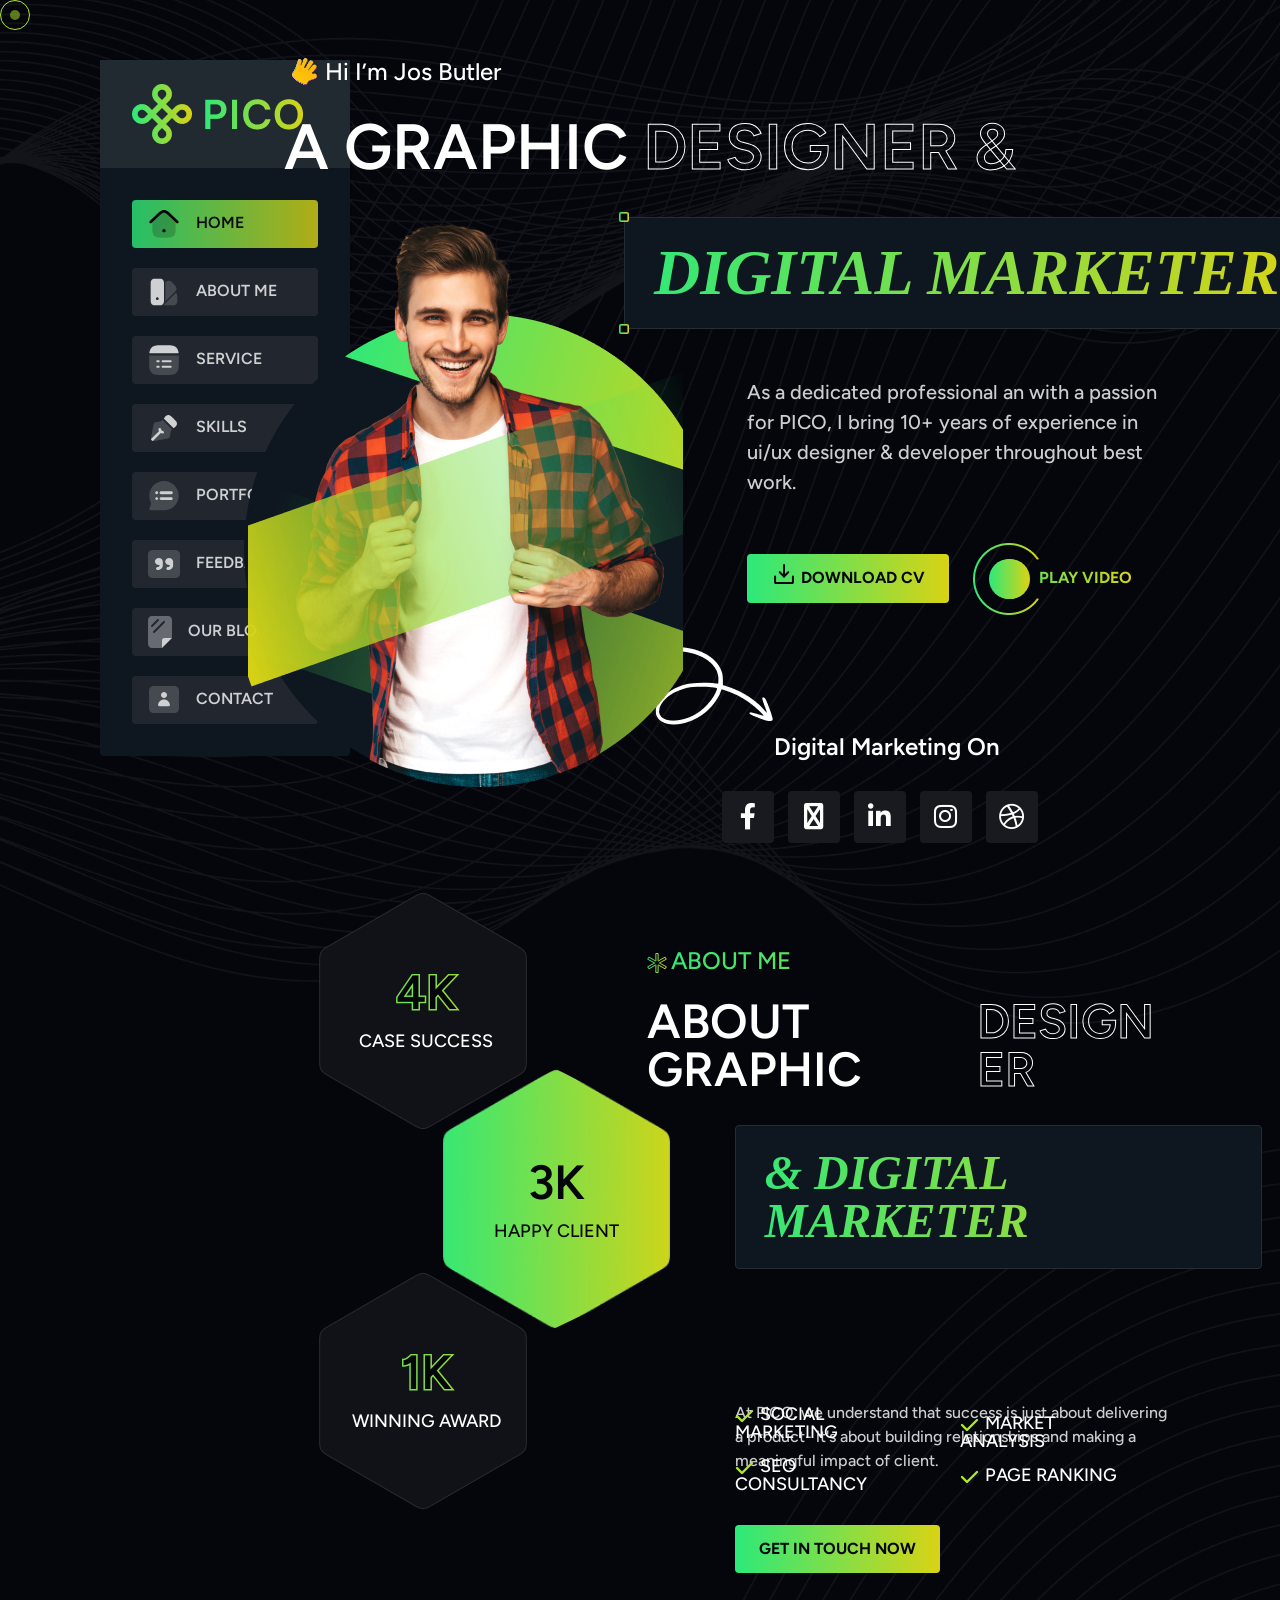
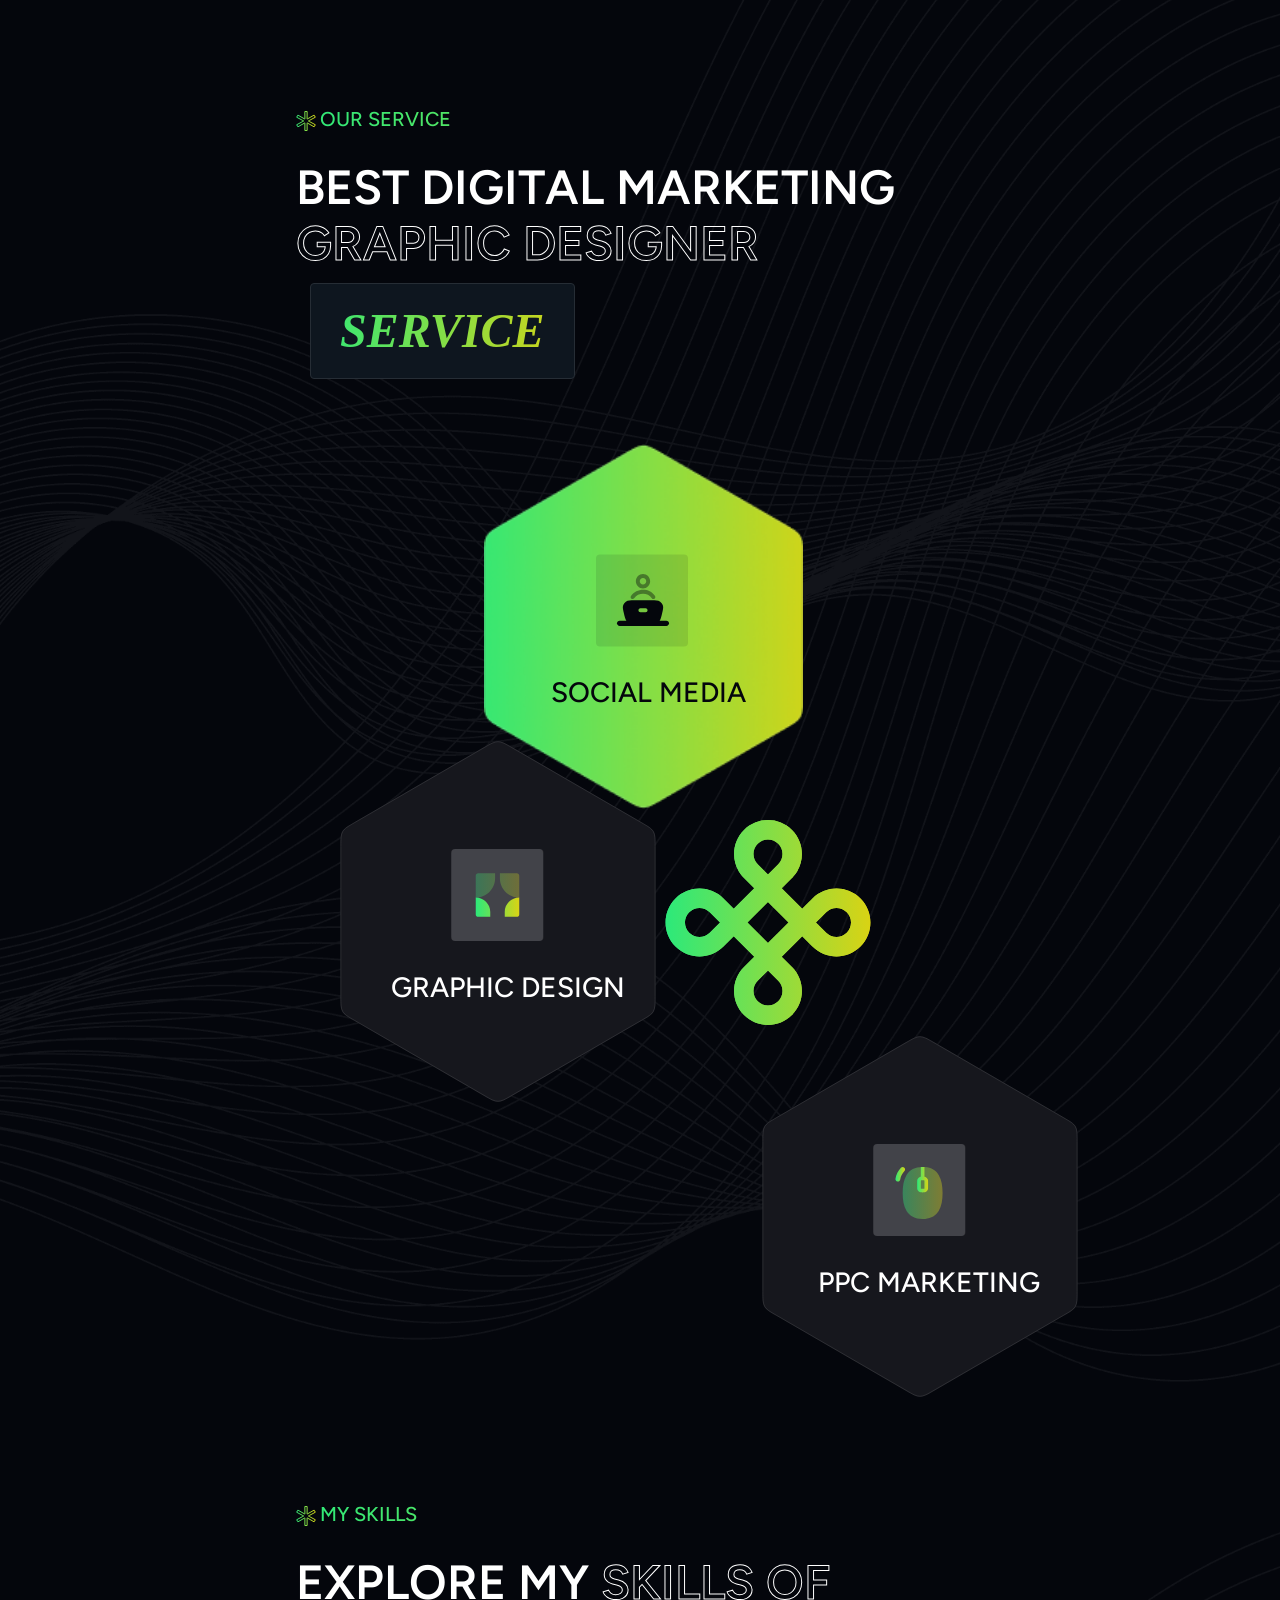
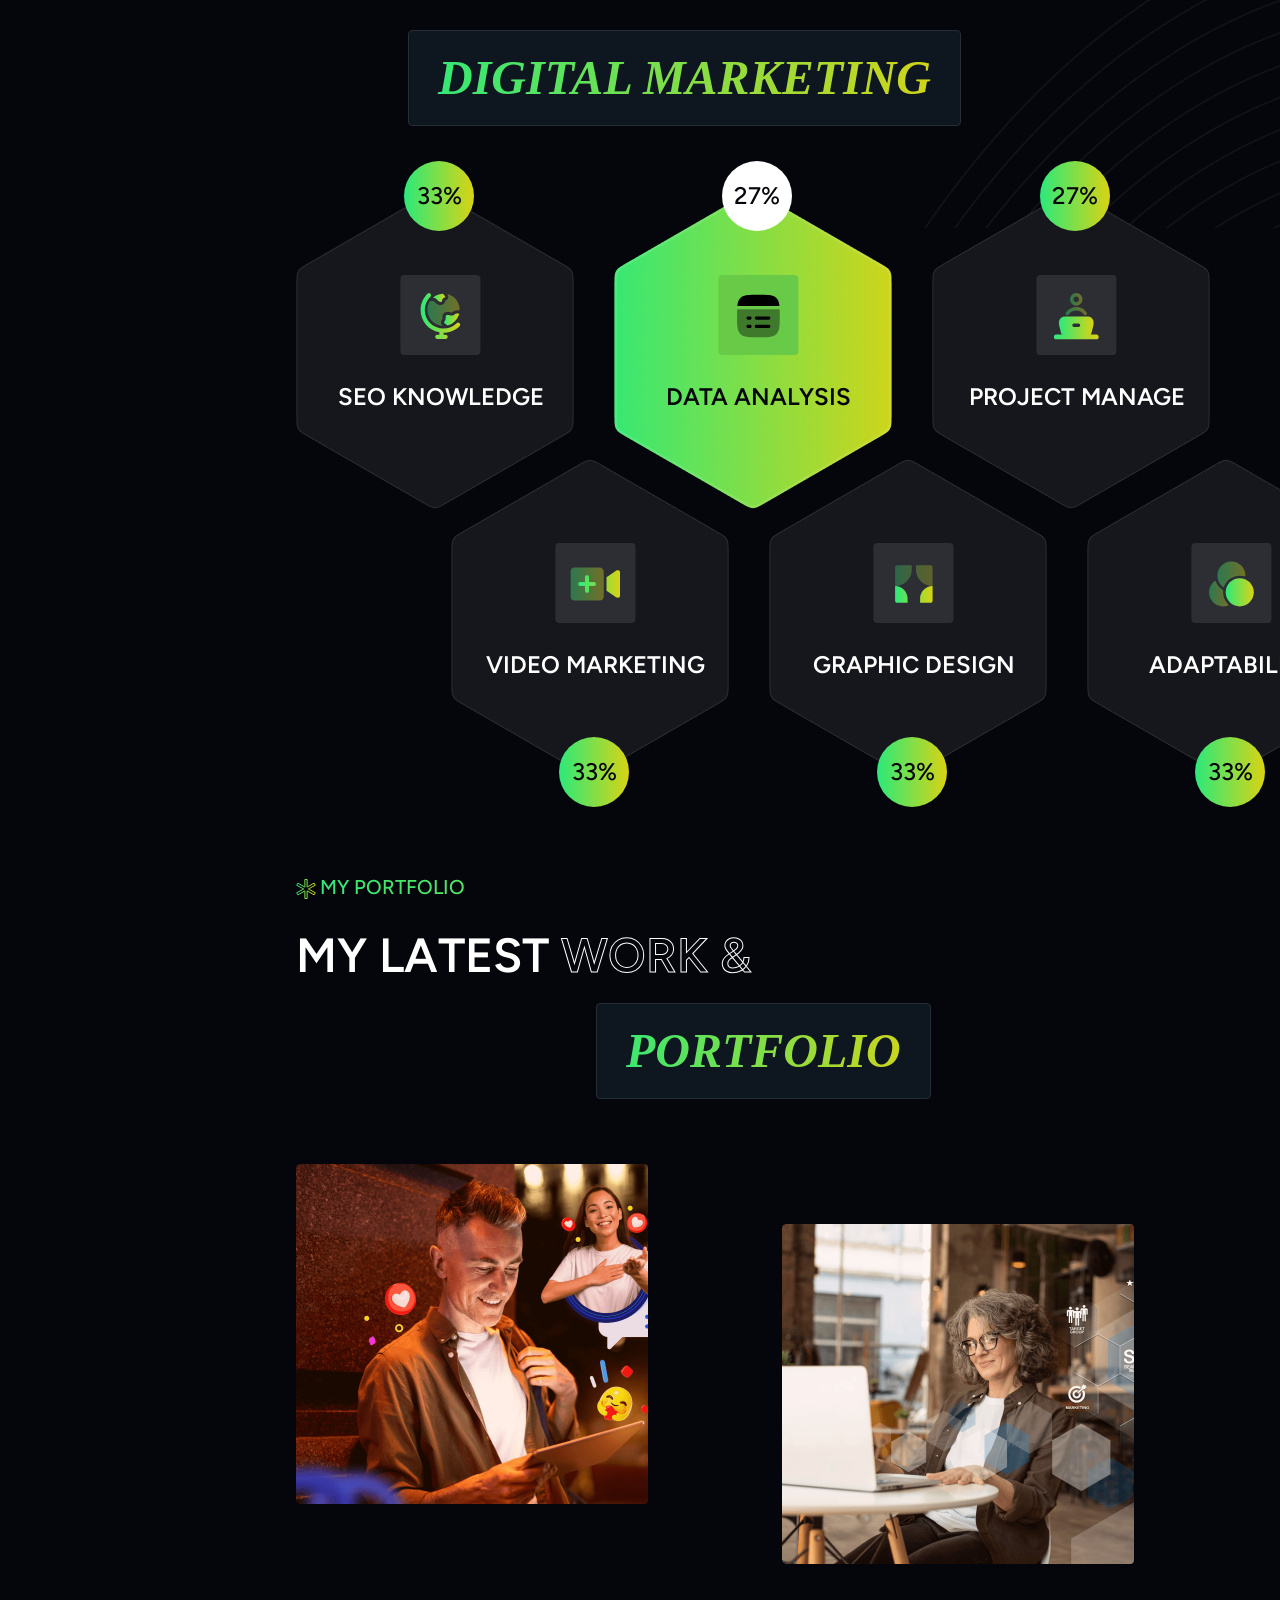
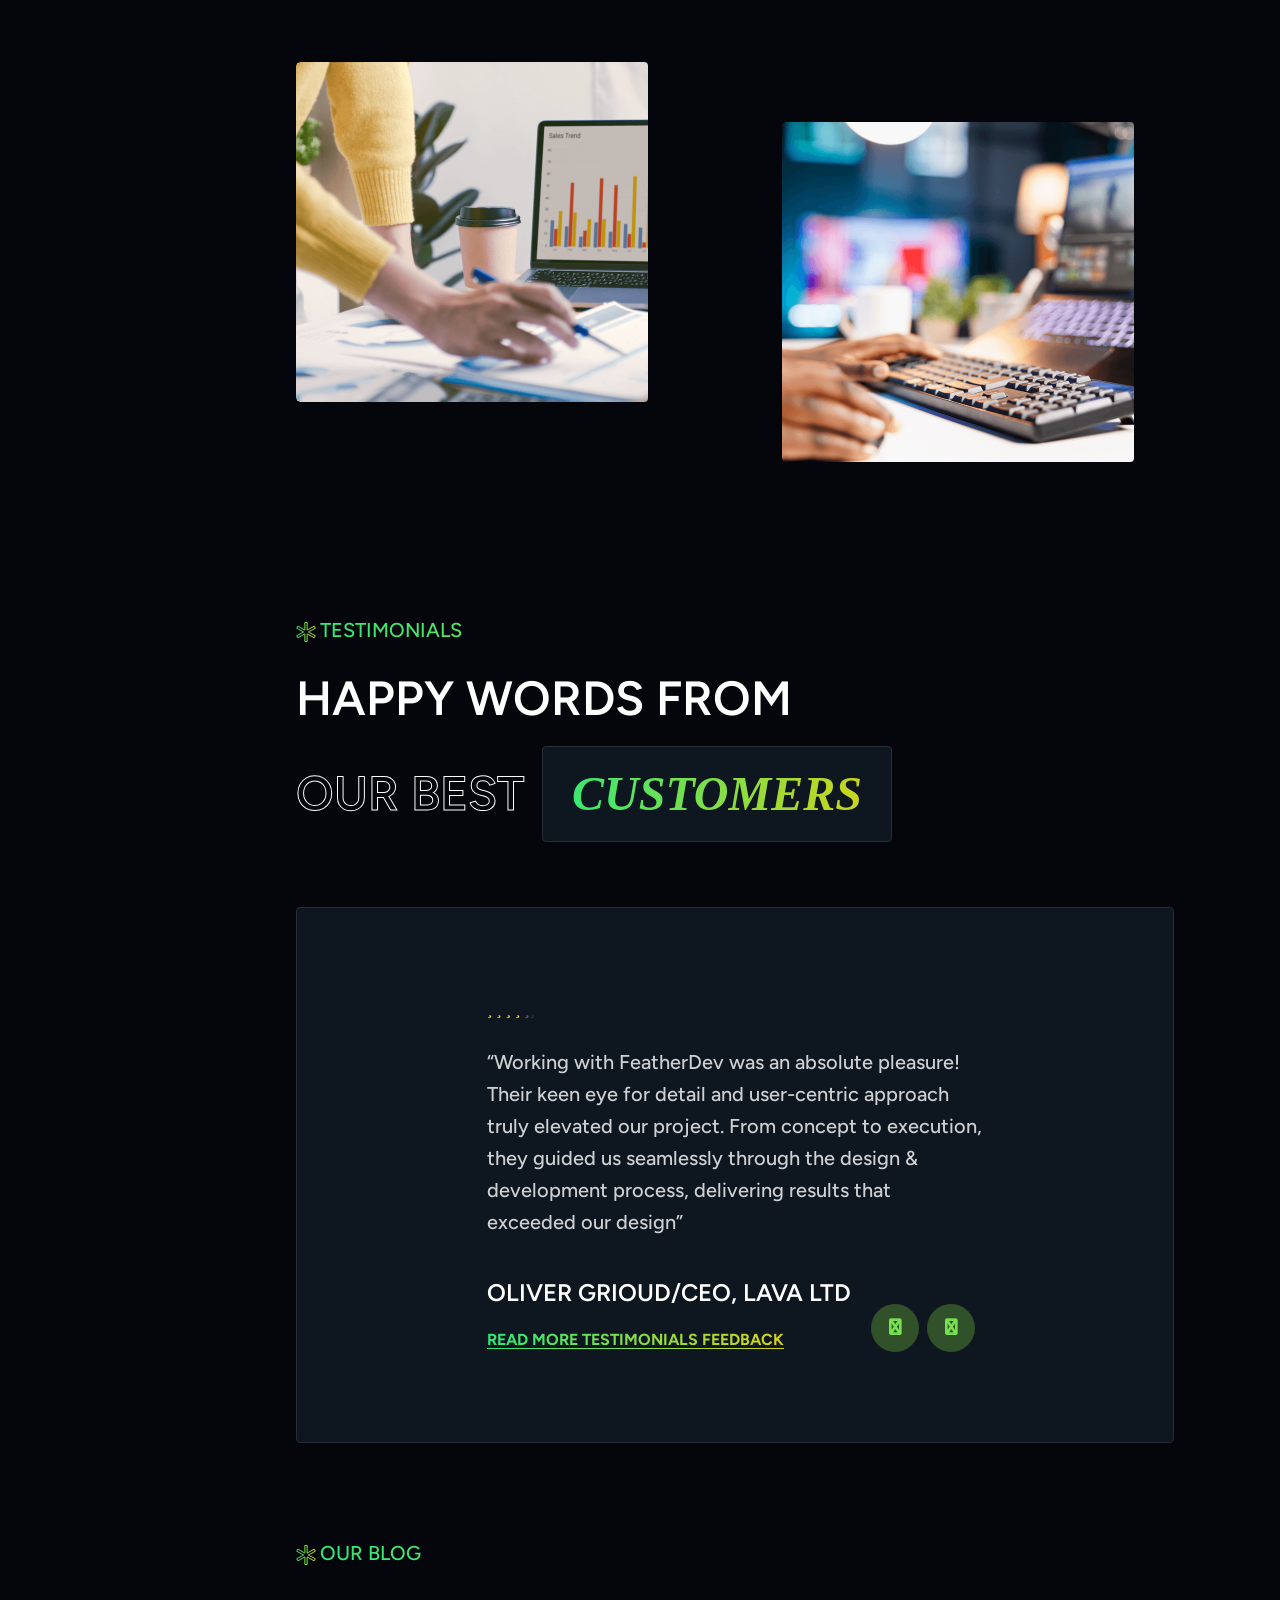
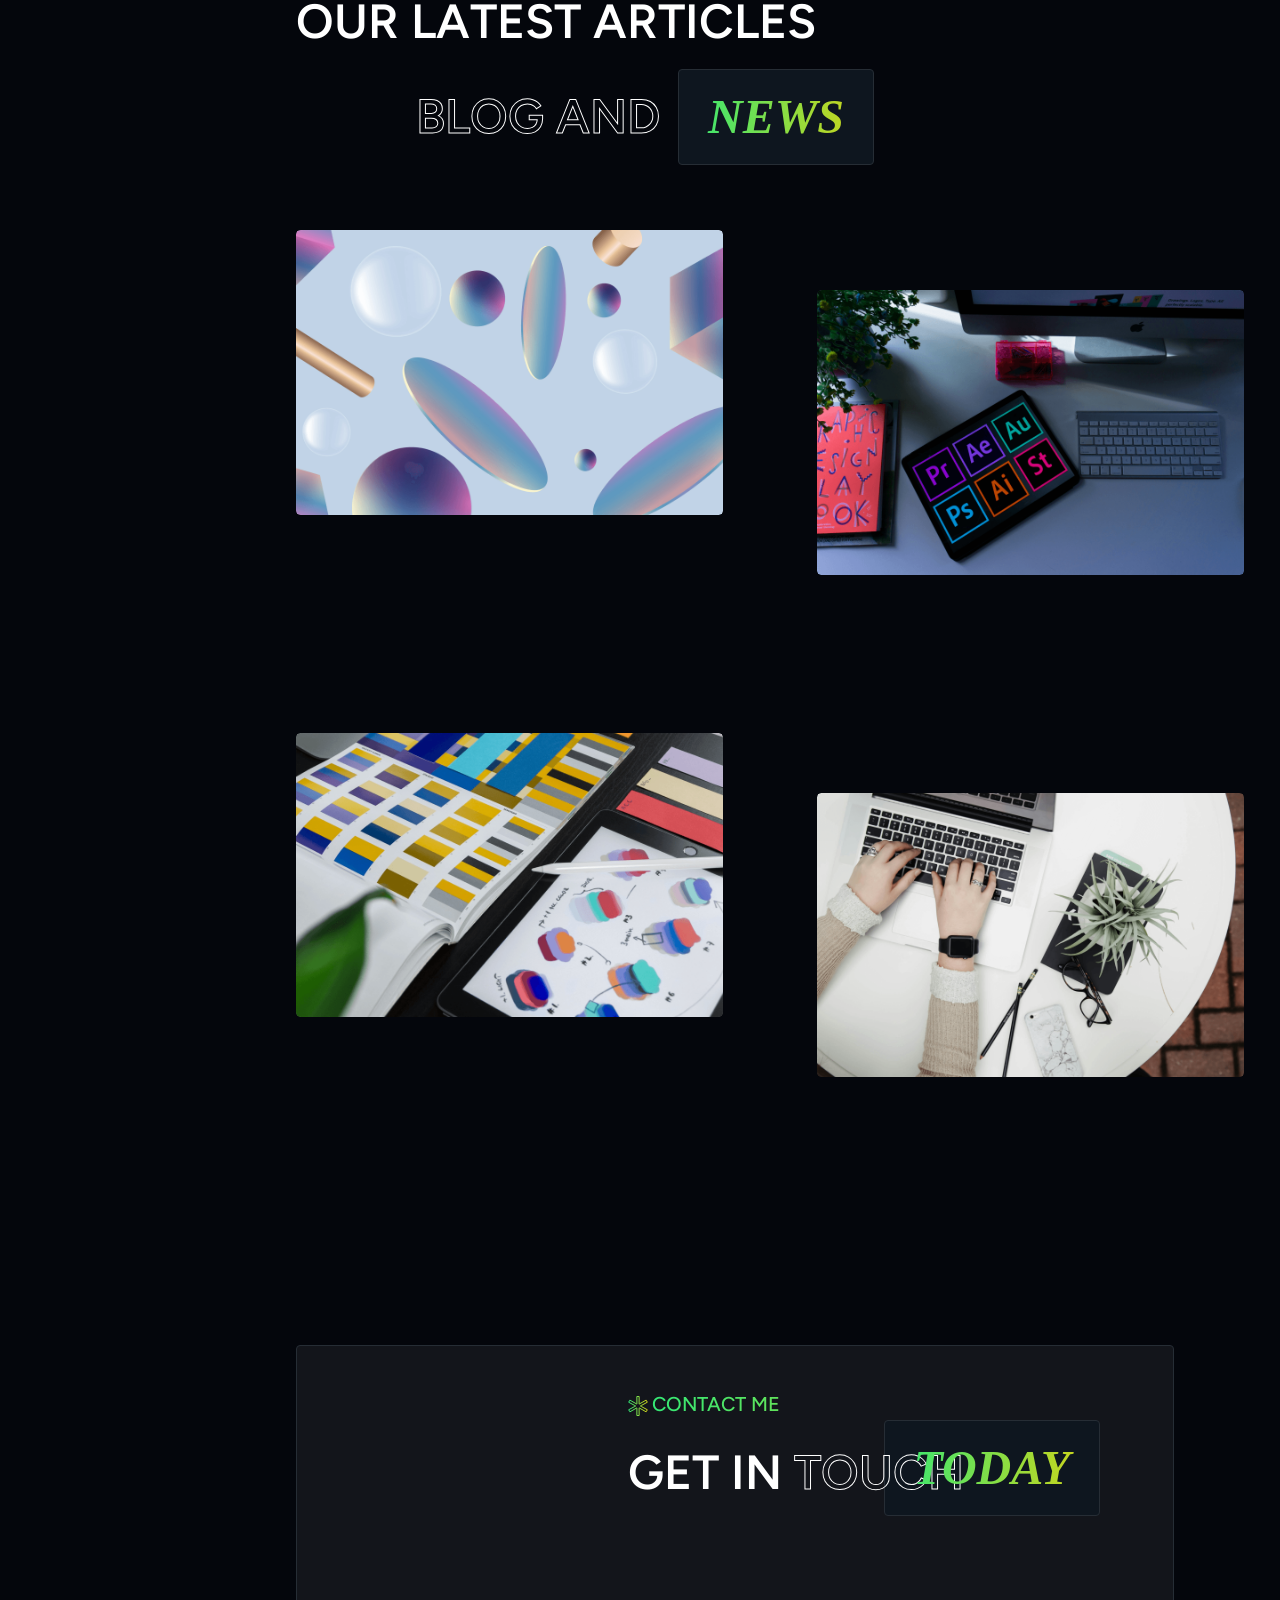
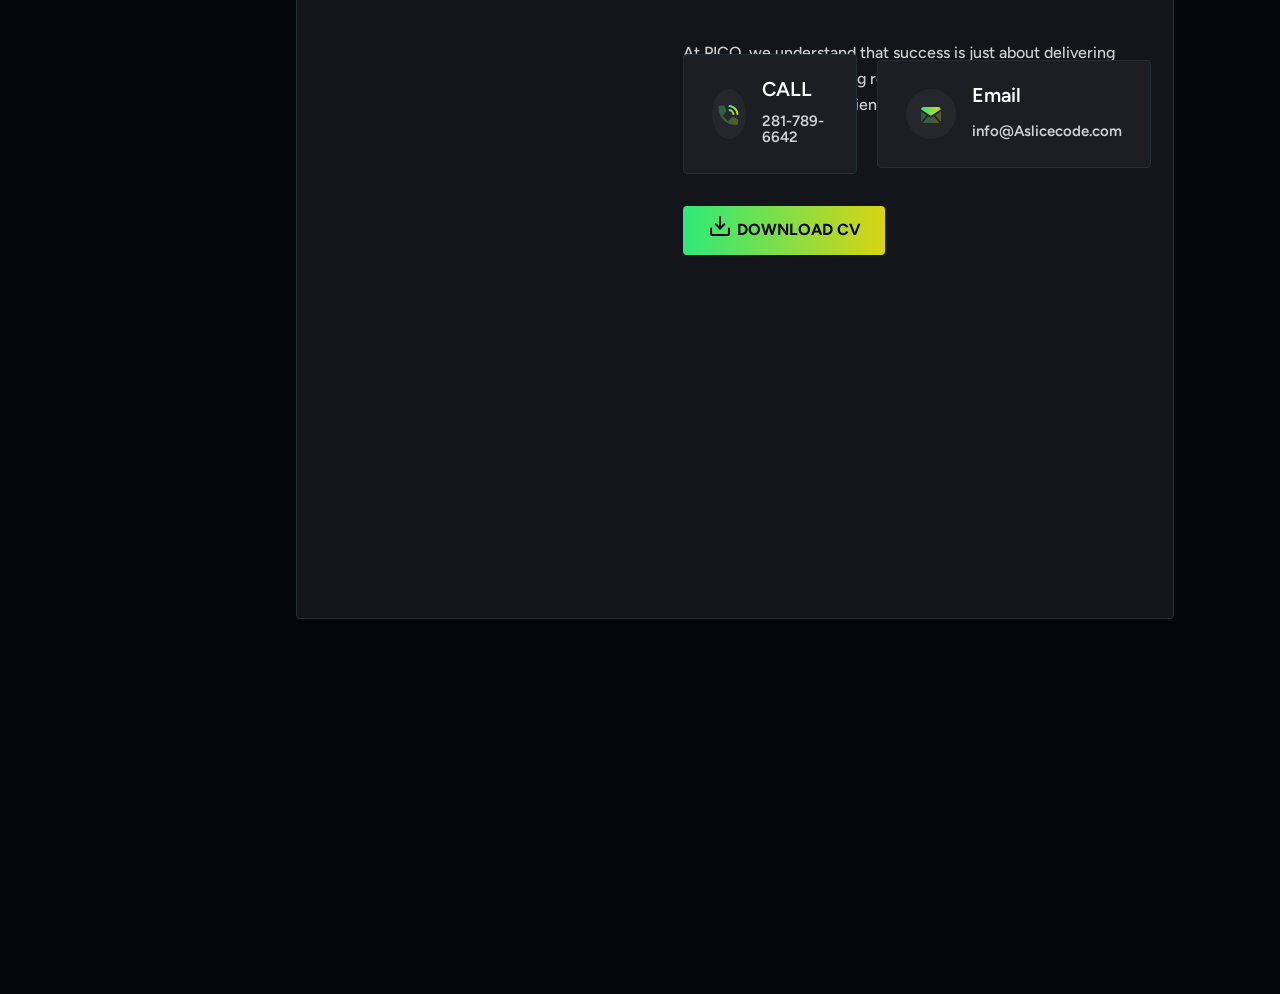
==== commit 5a17d909: "Atualizar o index.html" ====
--- a/index.html
+++ b/index.html
@@ -25,7 +25,7 @@
     <script src="assets/js/plugins/waypoints.js"></script>
 </head>
 <body class="homepage1-body">
-    <!--===== PRELOADER STARTS =======-->
+    <!--===== PRELOADER STARTS/pagina que carrega precisa mudar icone =======-->
     <div class="overlay flex cac vac preloader-parent">
       <div>
           <div class="loader preloader flex vac">
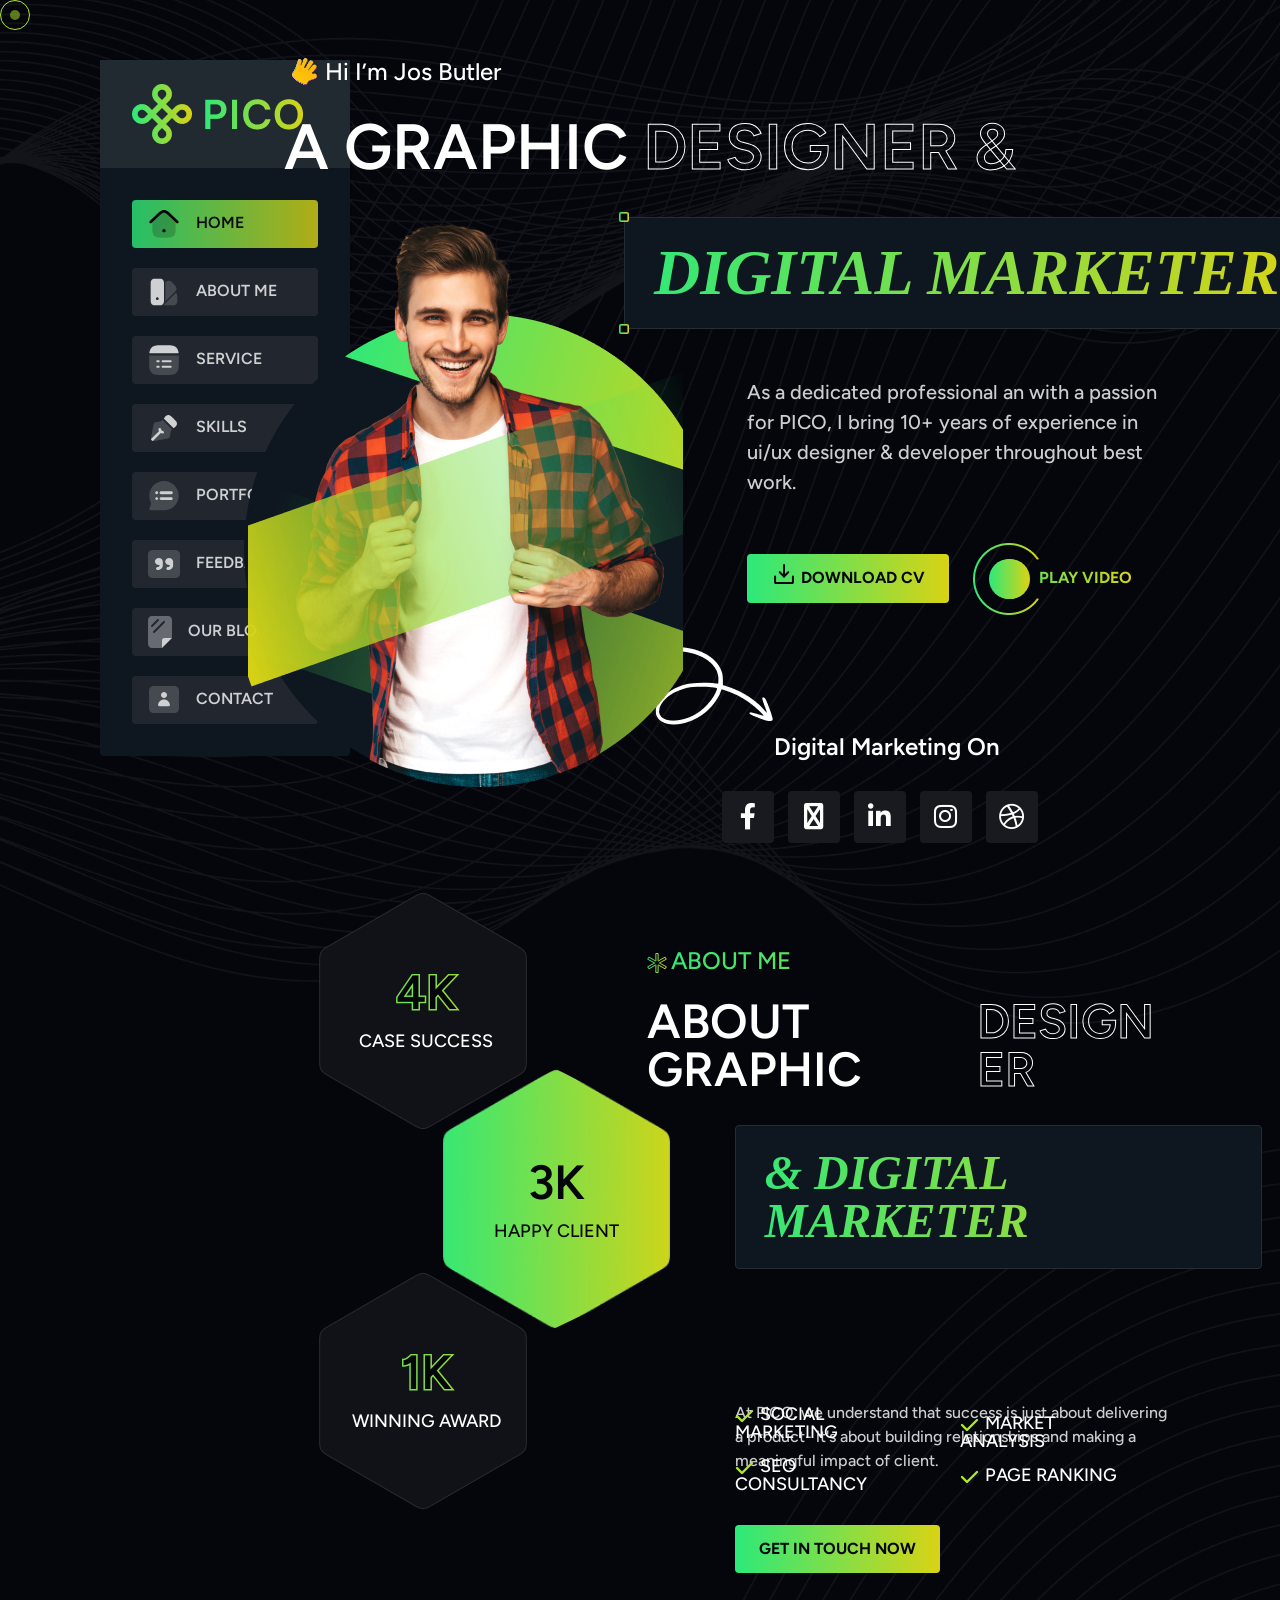
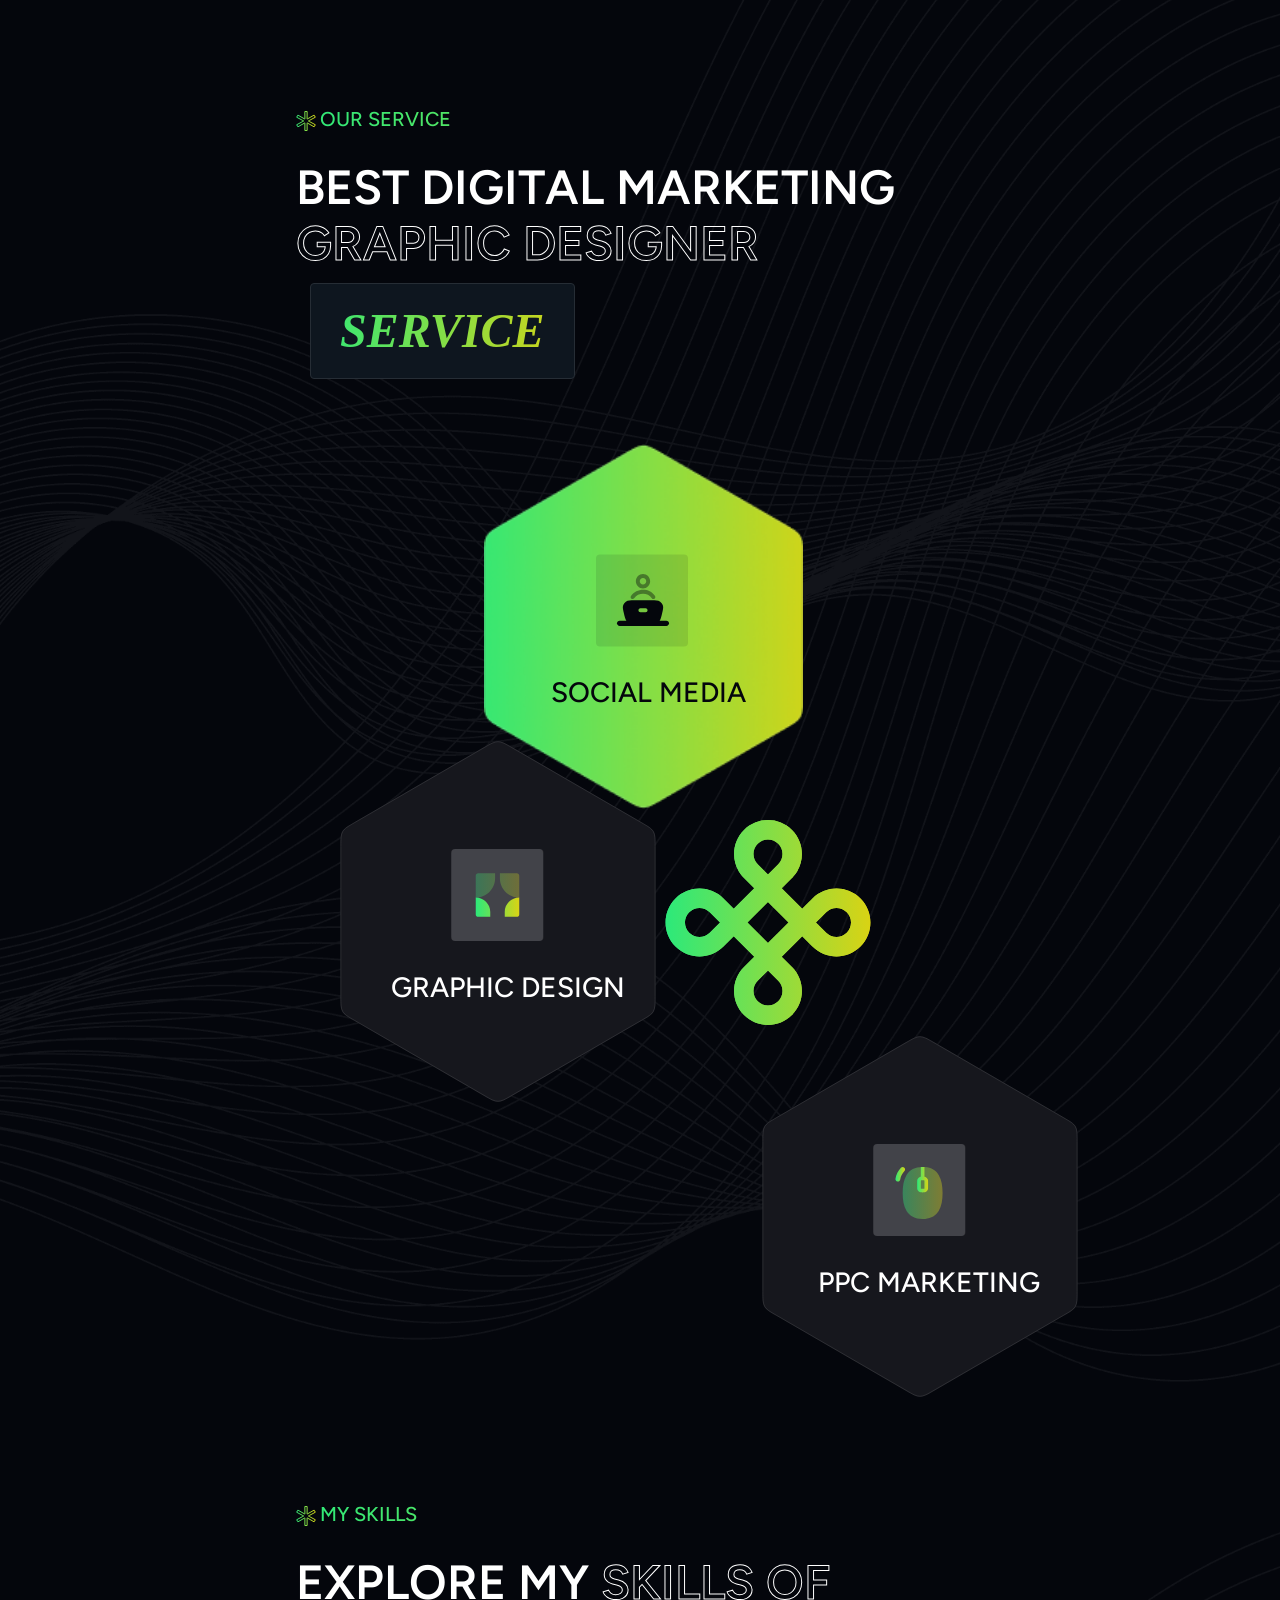
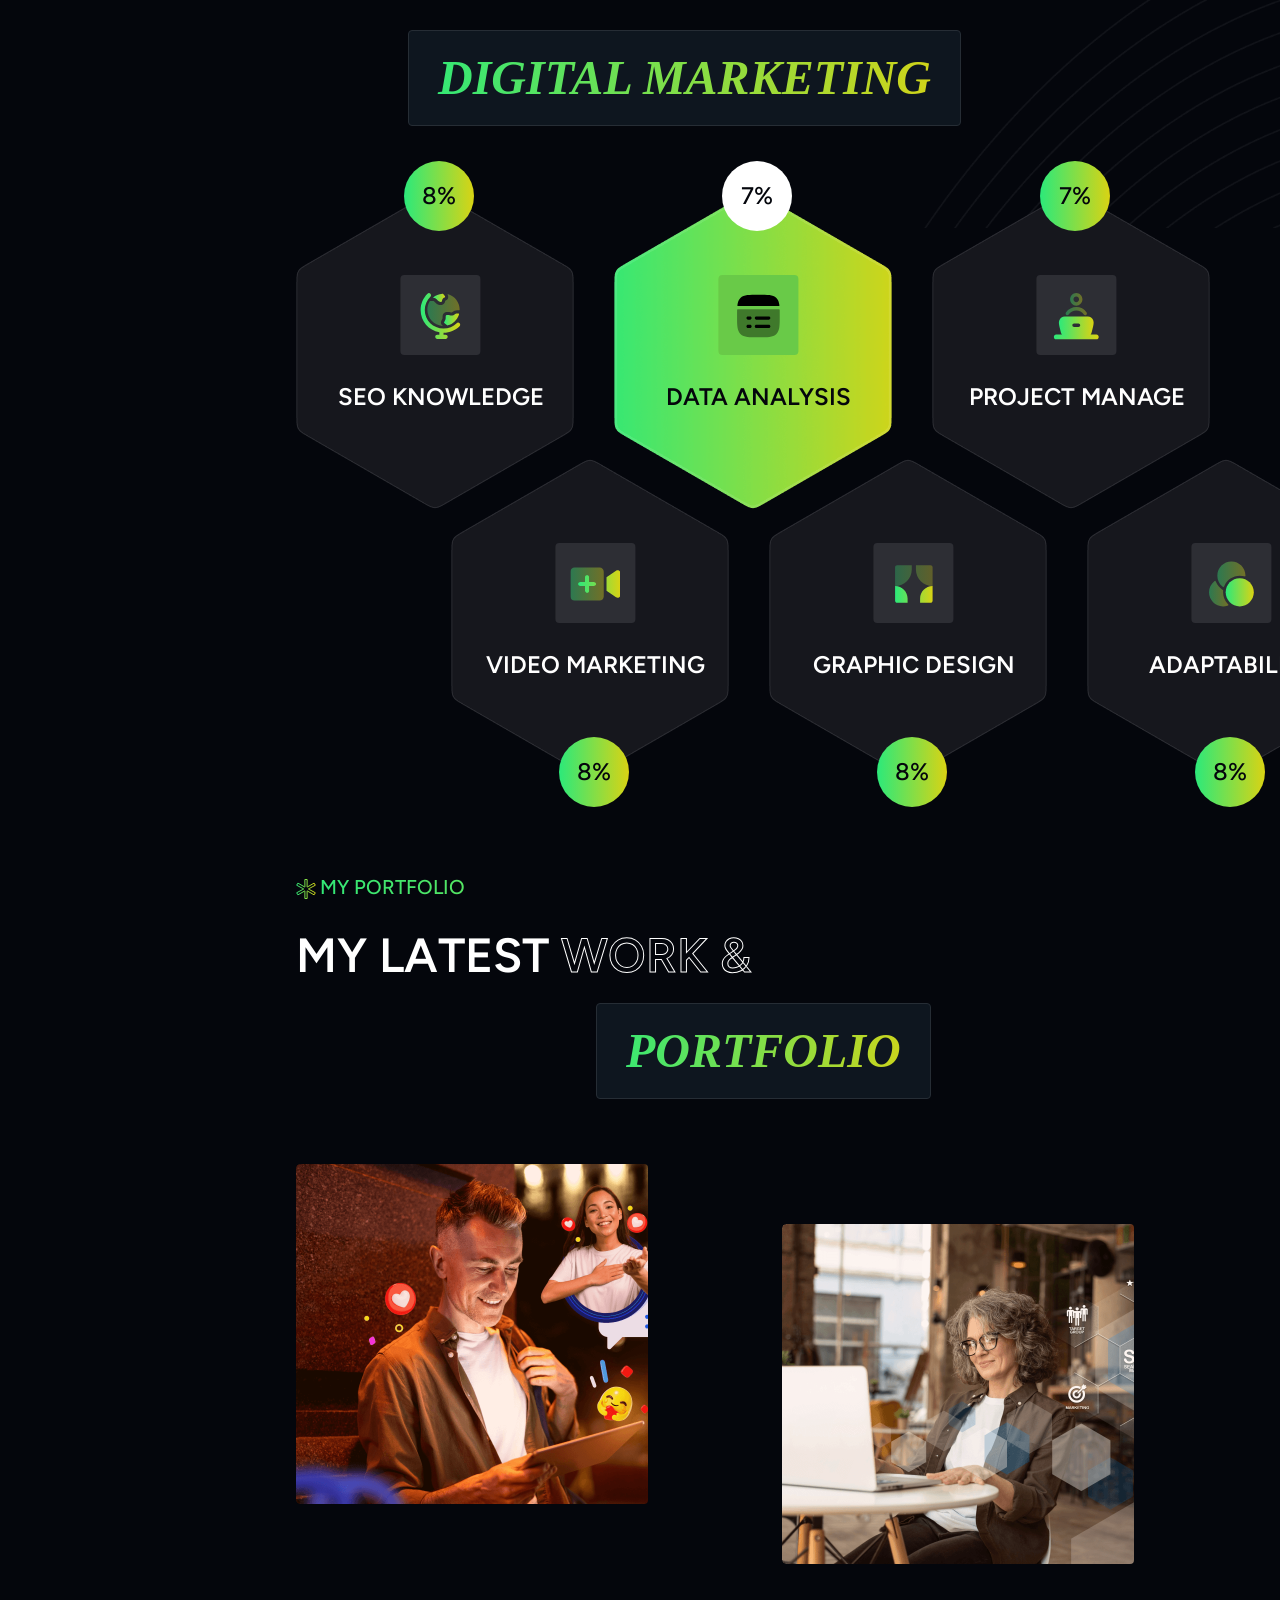
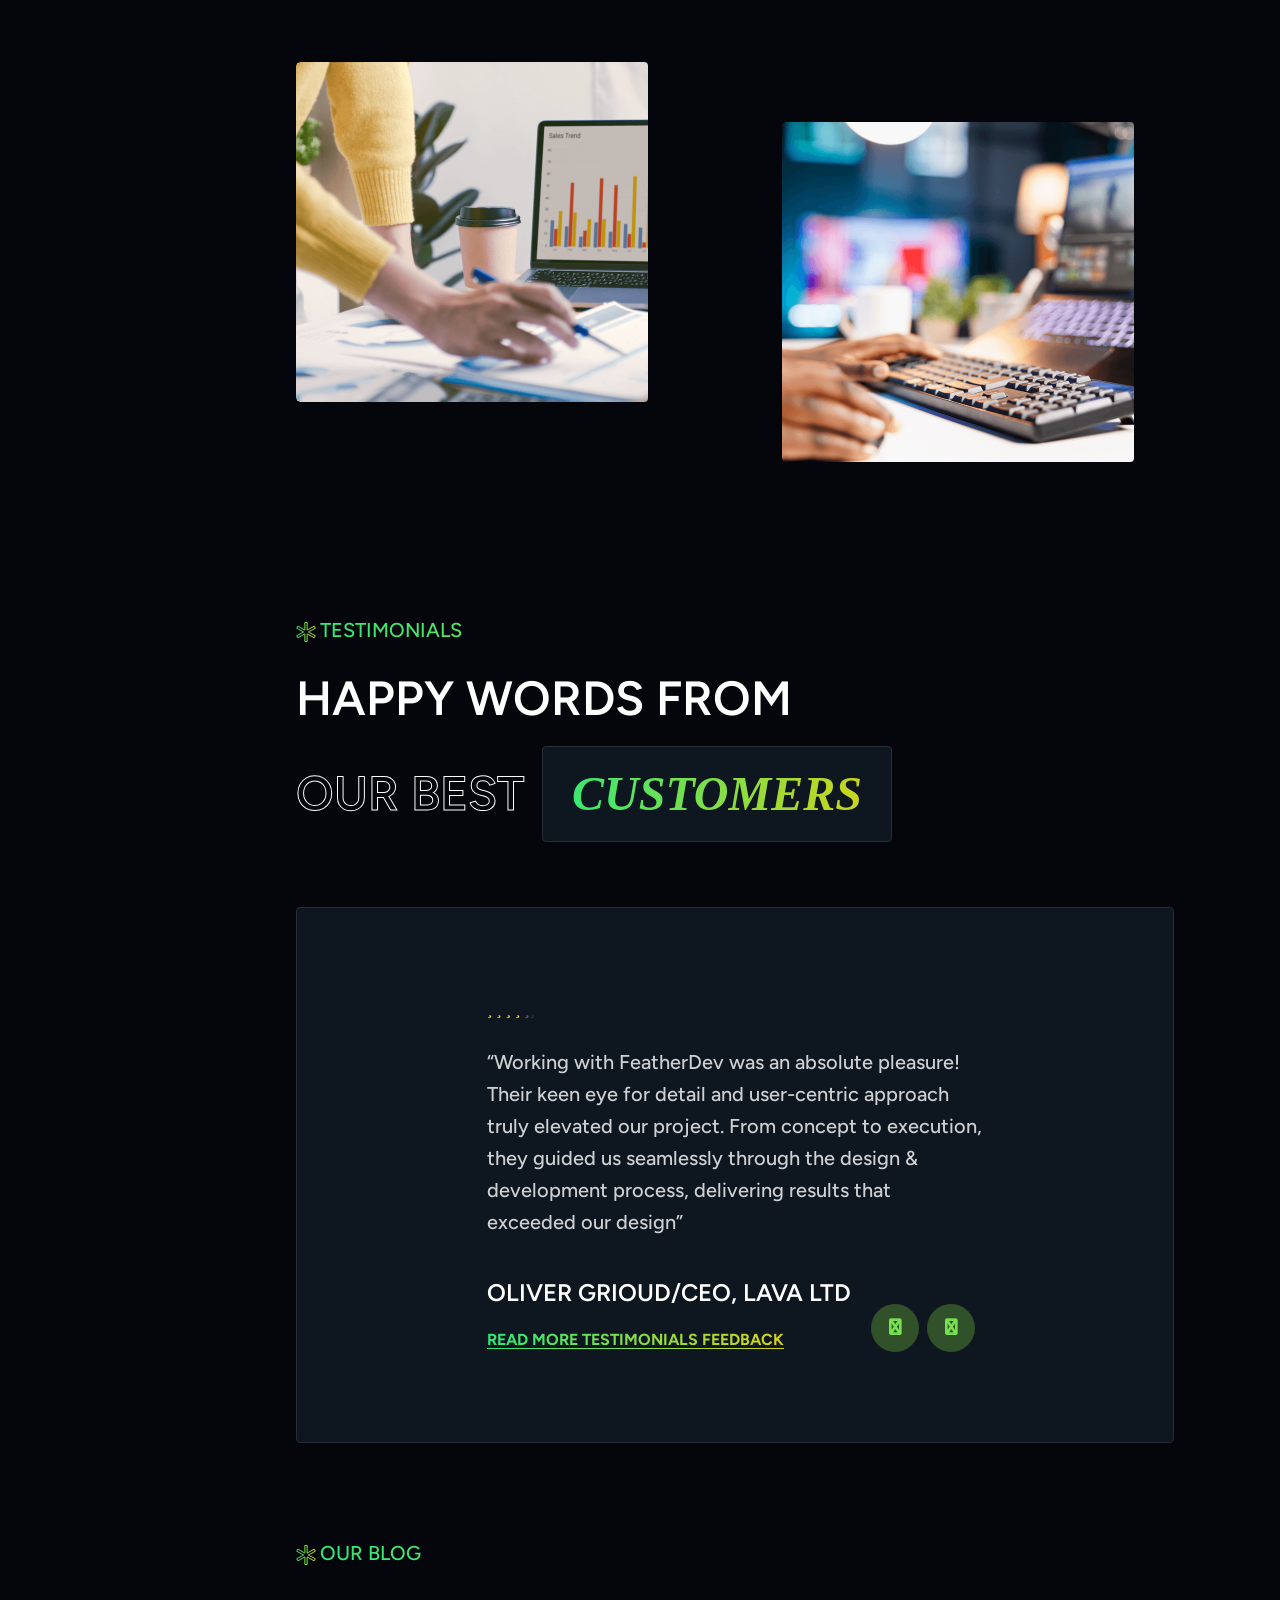
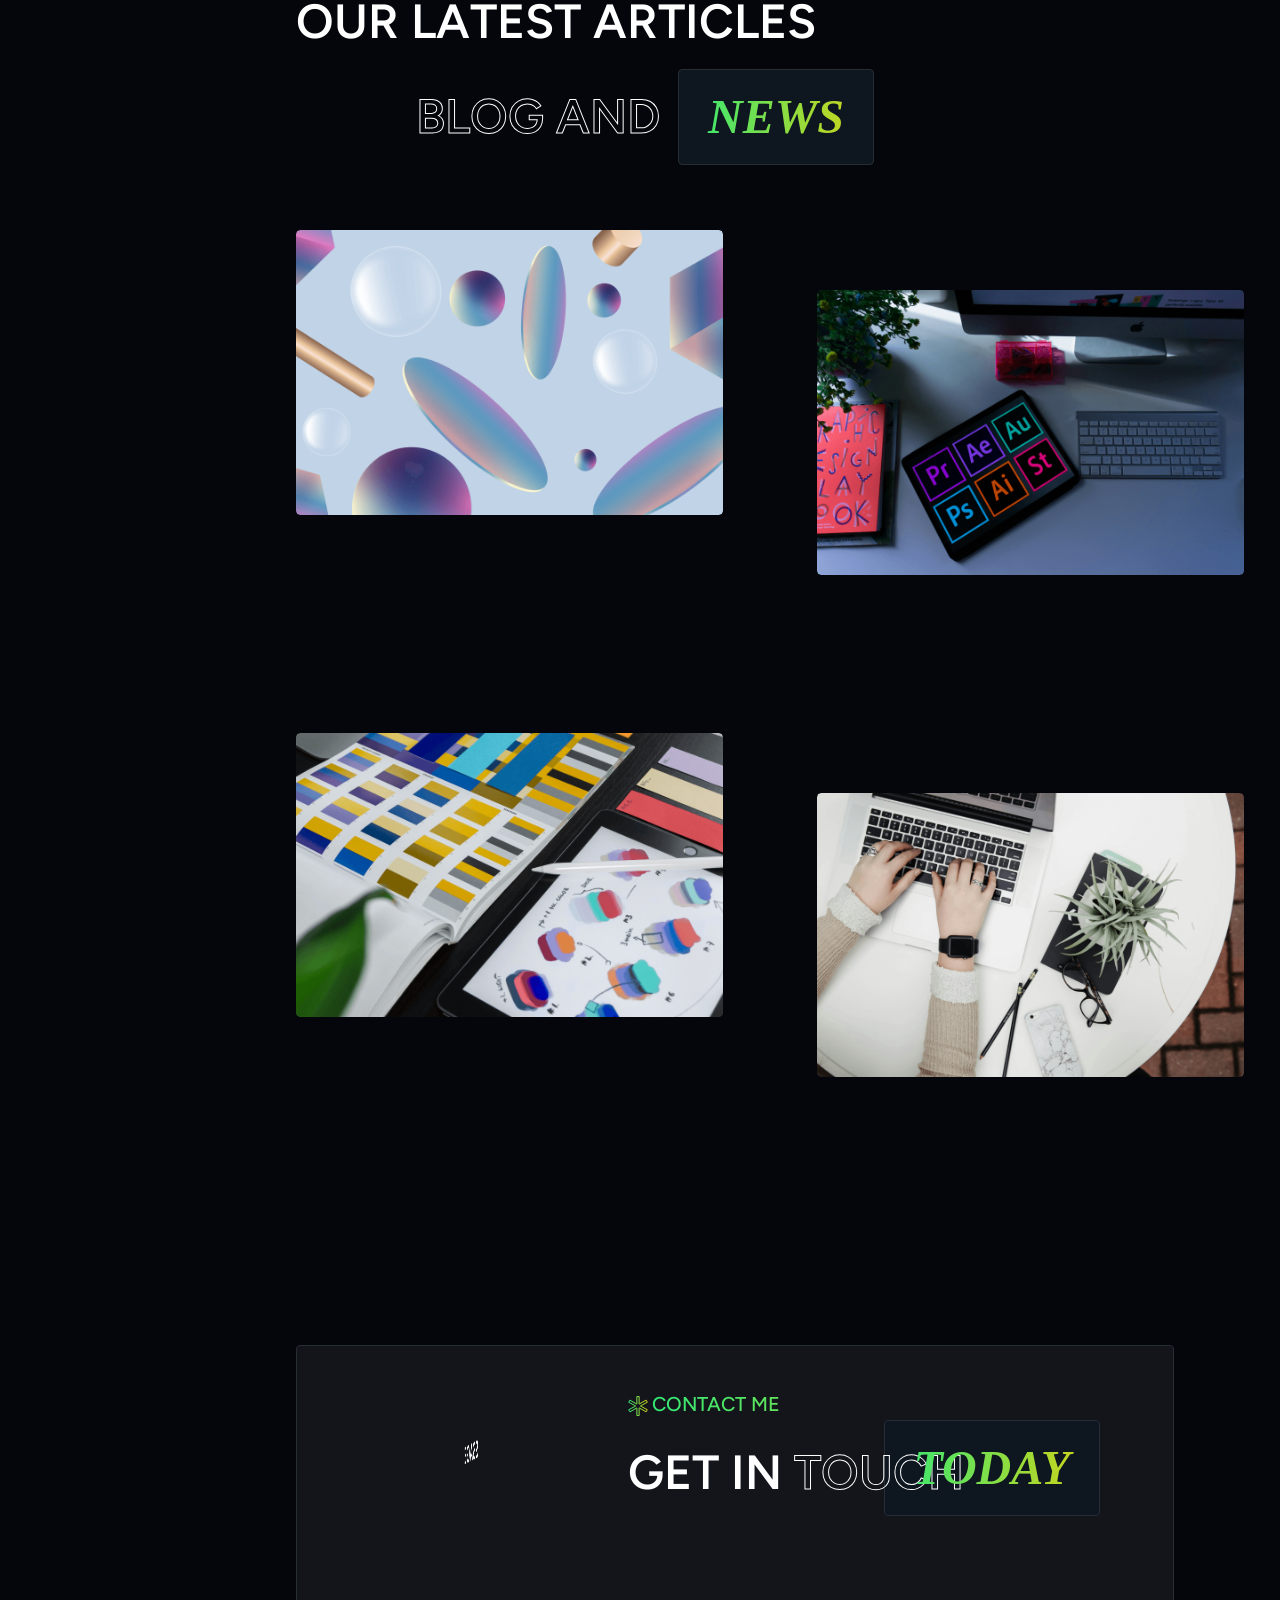
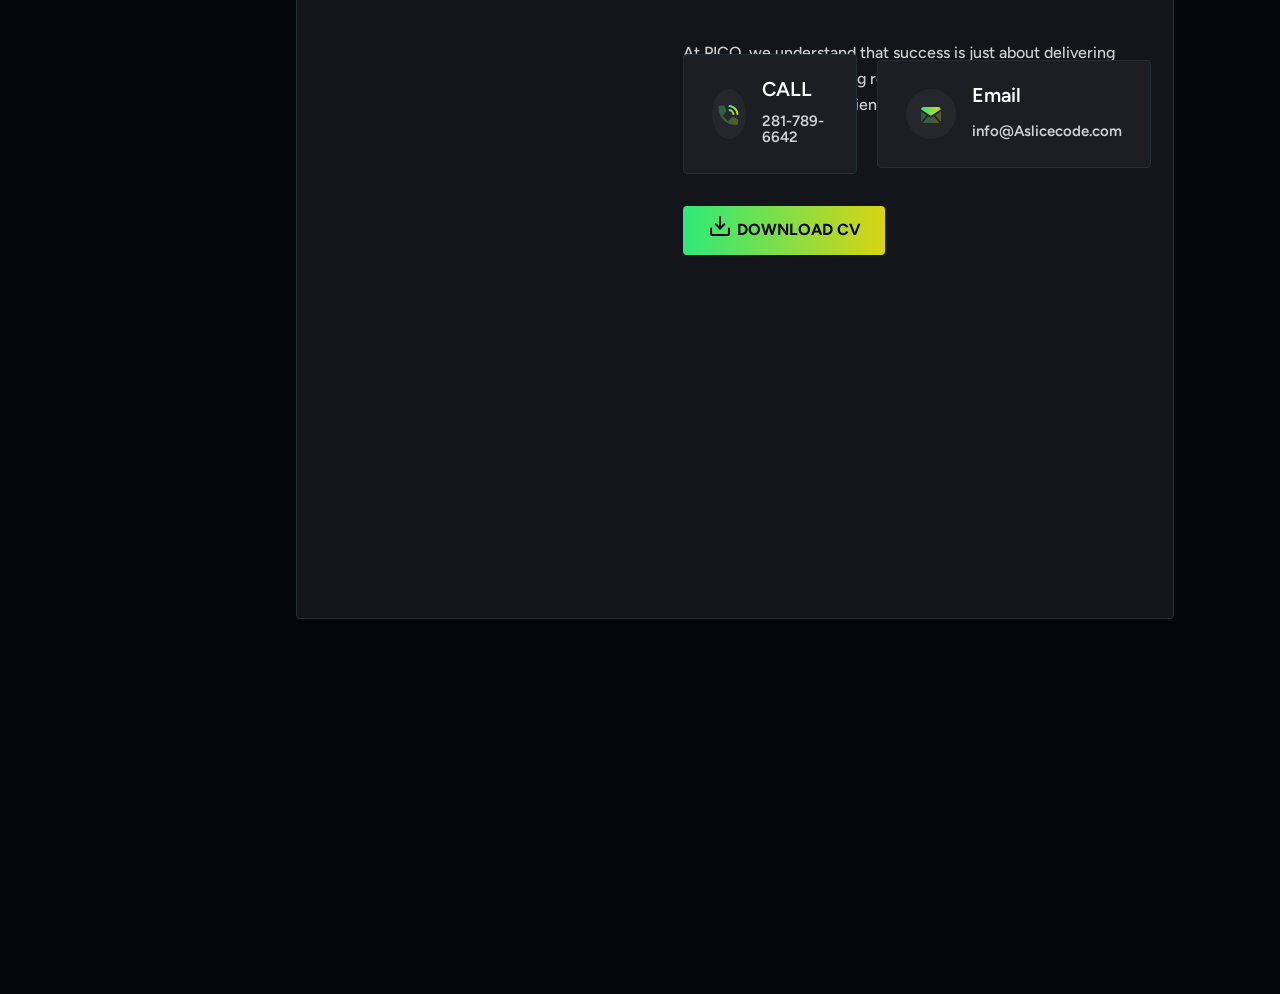
==== commit 921f0f3d: "Comentando por partes" ====
--- a/index.html
+++ b/index.html
@@ -43,7 +43,7 @@
     </div>
   <!--===== PRELOADER ENDS =======-->
 
-<!--===== PROGRESS STARTS=======-->
+<!--===== PROGRESS STARTS/ descobrir oque é isso=======-->
 <div class="paginacontainer">
     <div class="progress-wrap">
       <svg class="progress-circle svg-content" width="100%" height="100%" viewBox="-1 -1 102 102">
@@ -54,7 +54,7 @@
 <!--===== PROGRESS ENDS=======-->
 
 <div class="cursor"></div>
- <!--===== MOBILE HEADER STARTS =======-->
+ <!--===== MOBILE HEADER STARTS/ tres pontos mobile/mudar icones/ajeitar paginas e links/ contato suplicy tec pegar=======-->
  <div class="mobile-header mobile-haeder1 d-block d-lg-none">
   <div class="container-fluid">
     <div class="col-12">
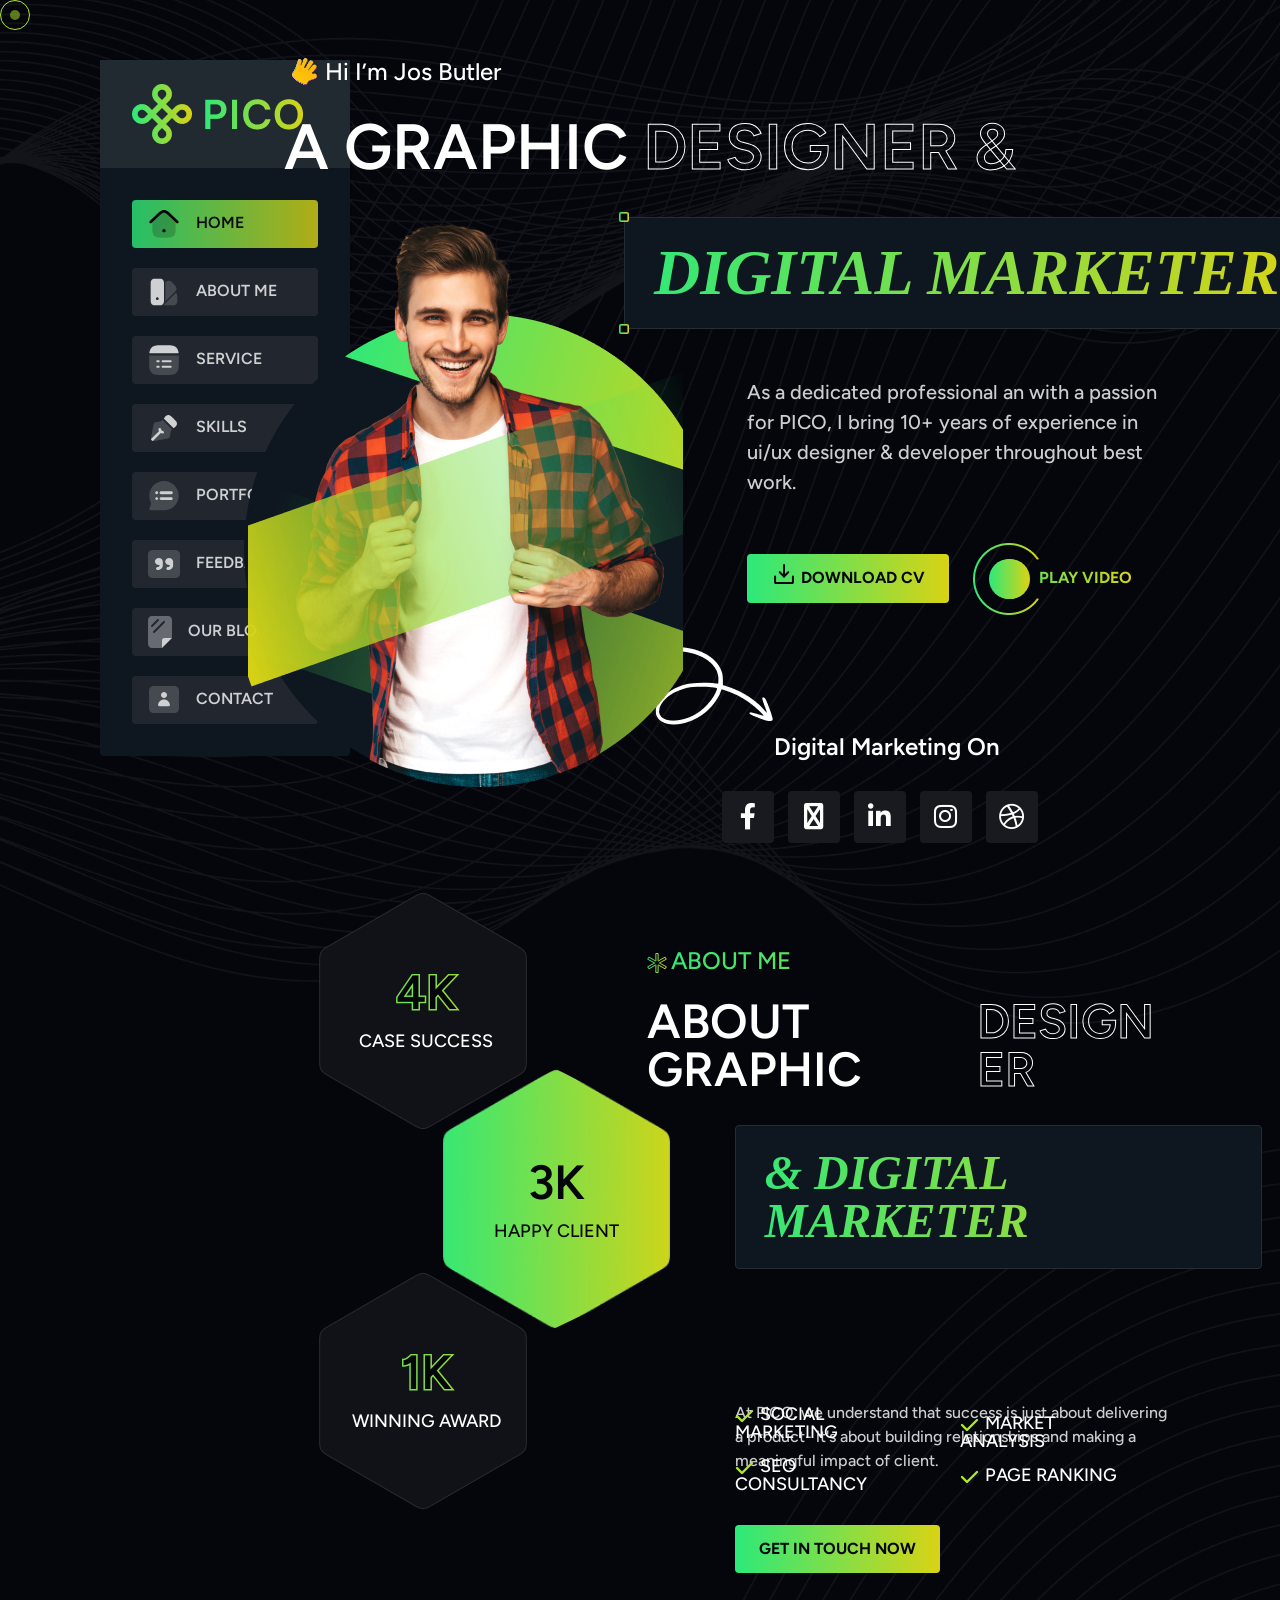
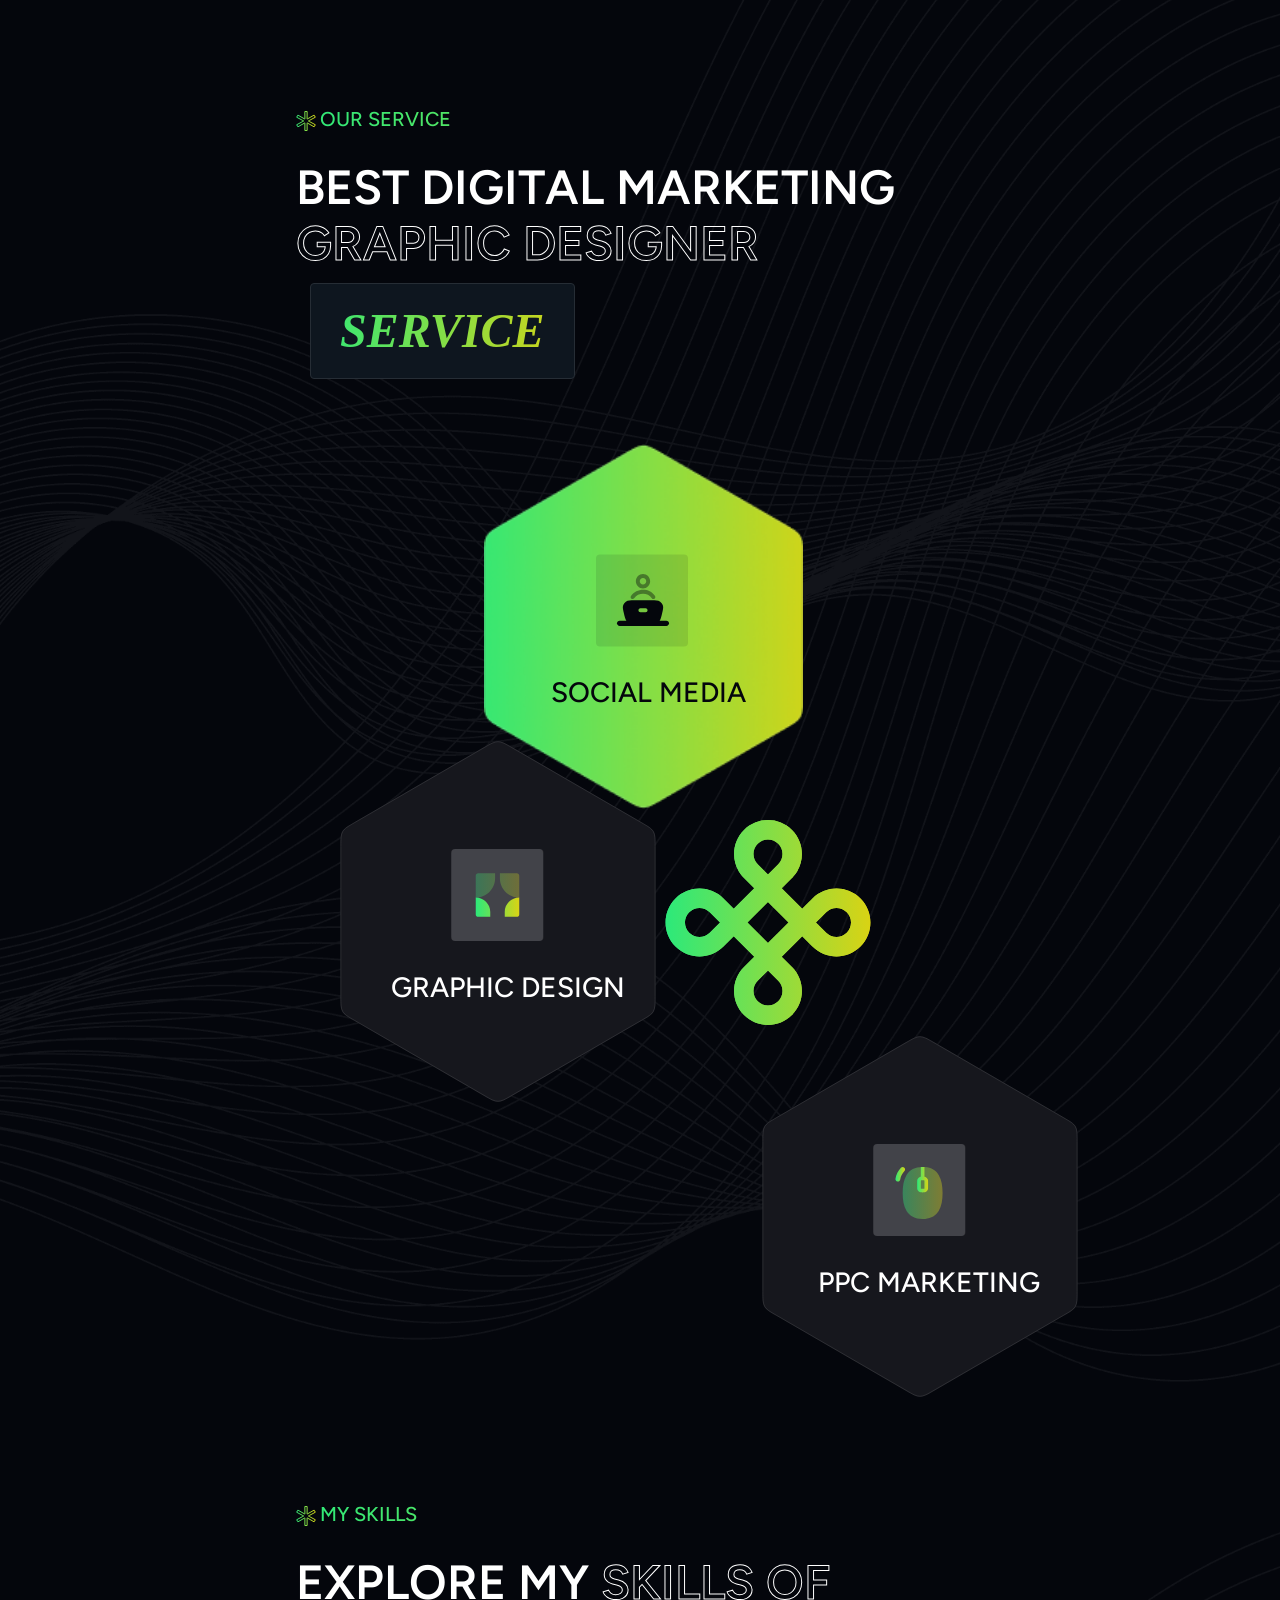
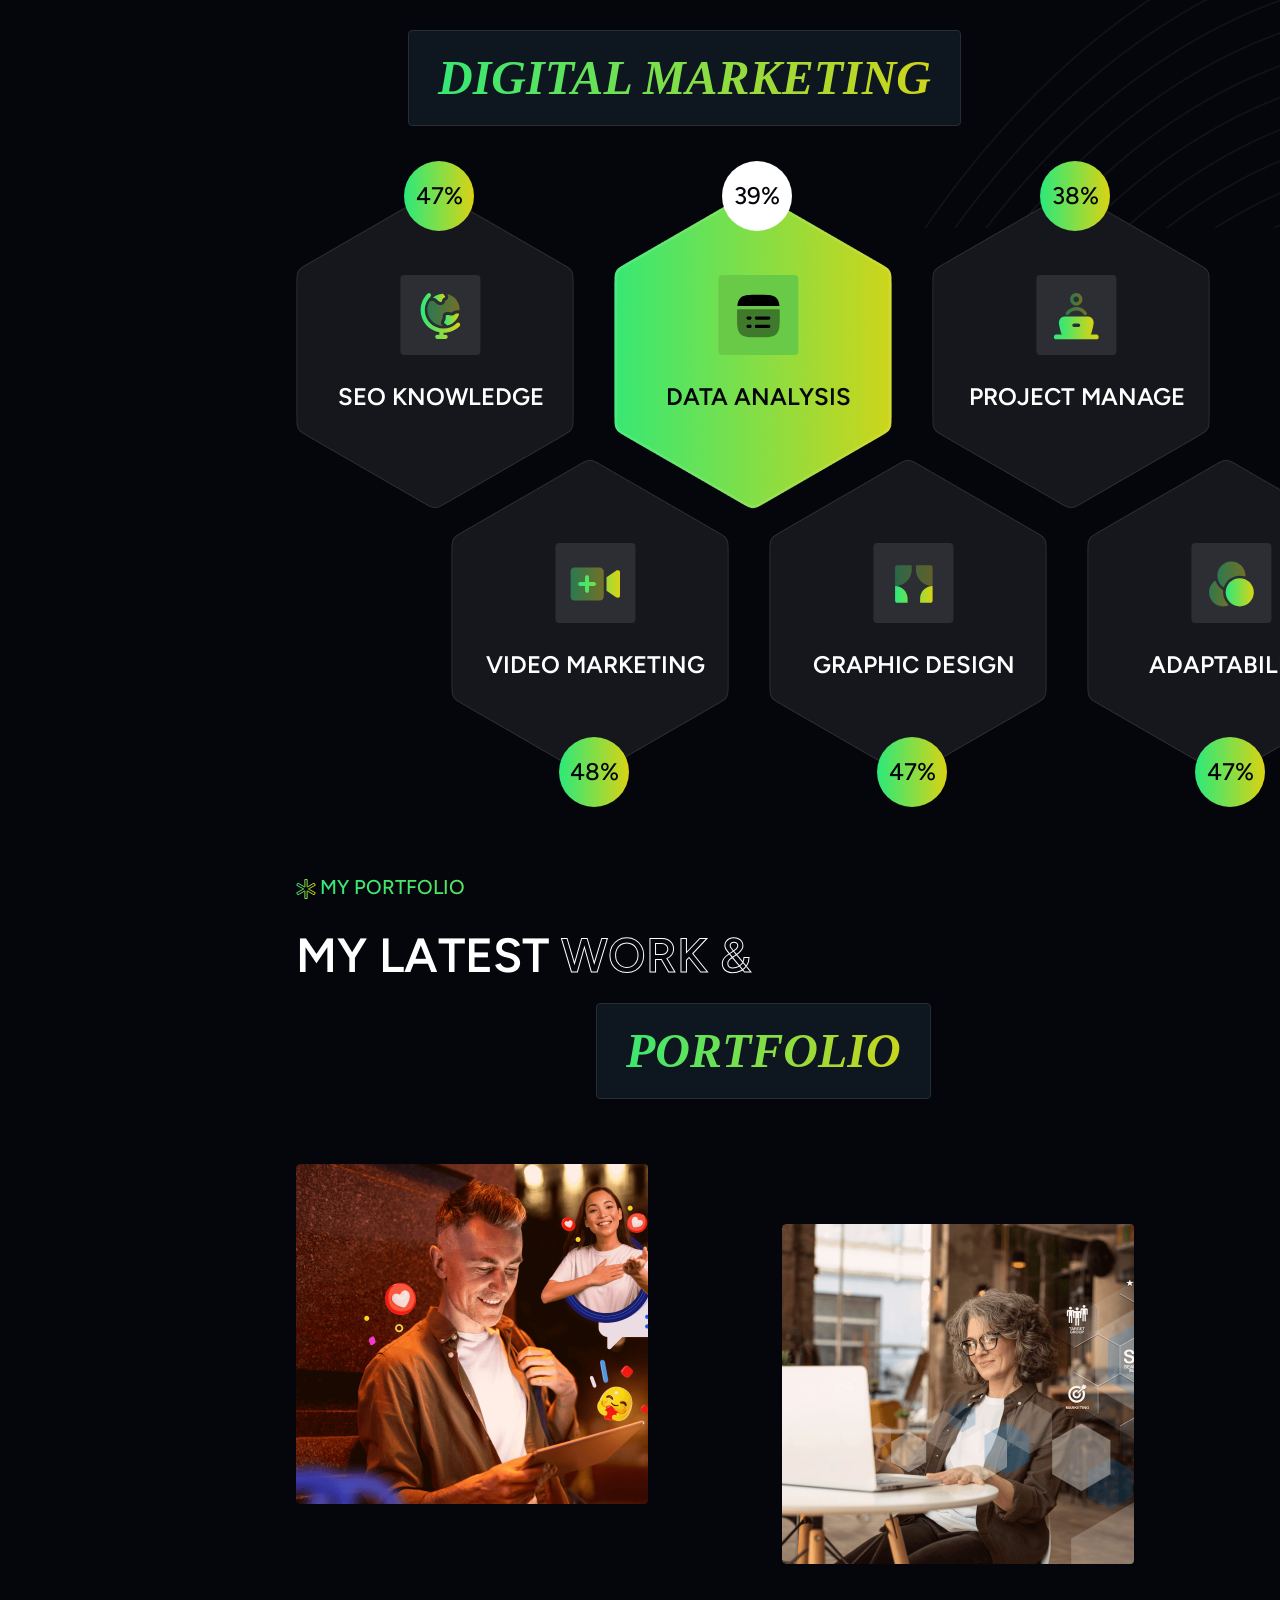
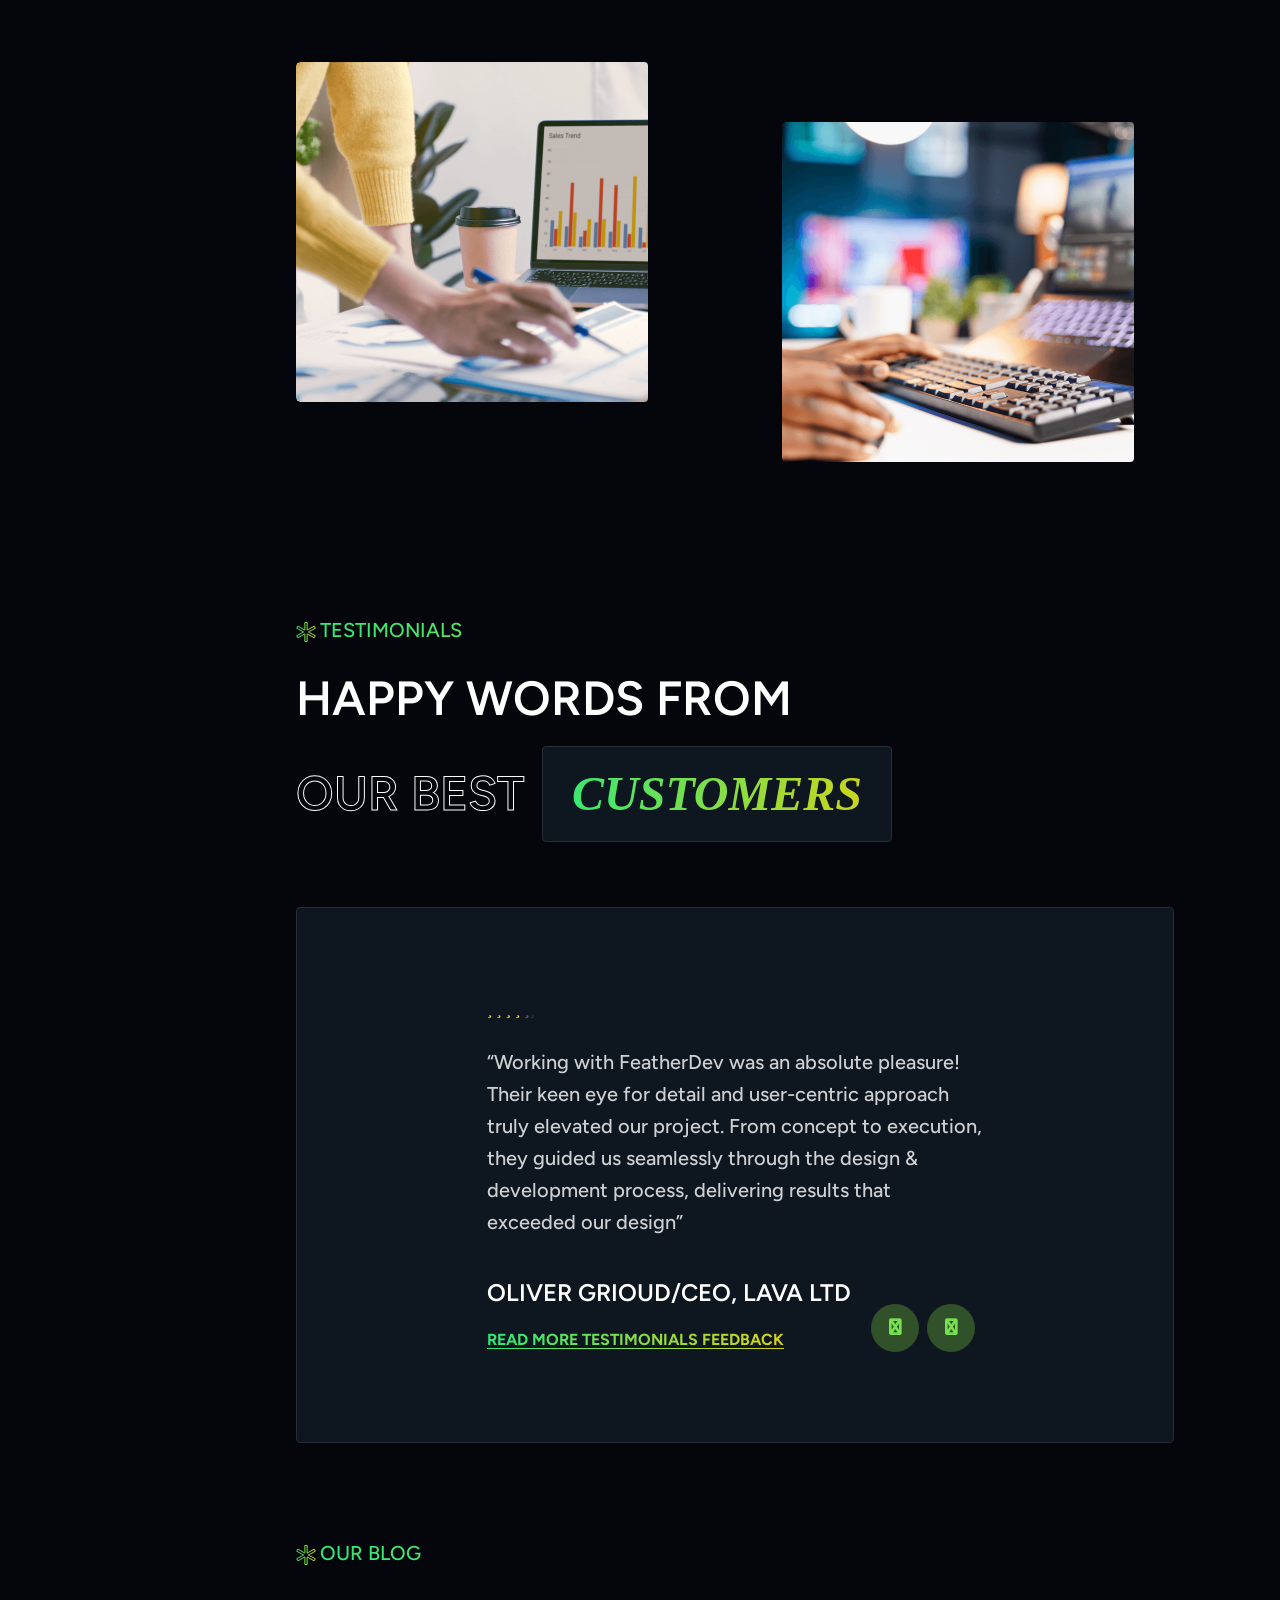
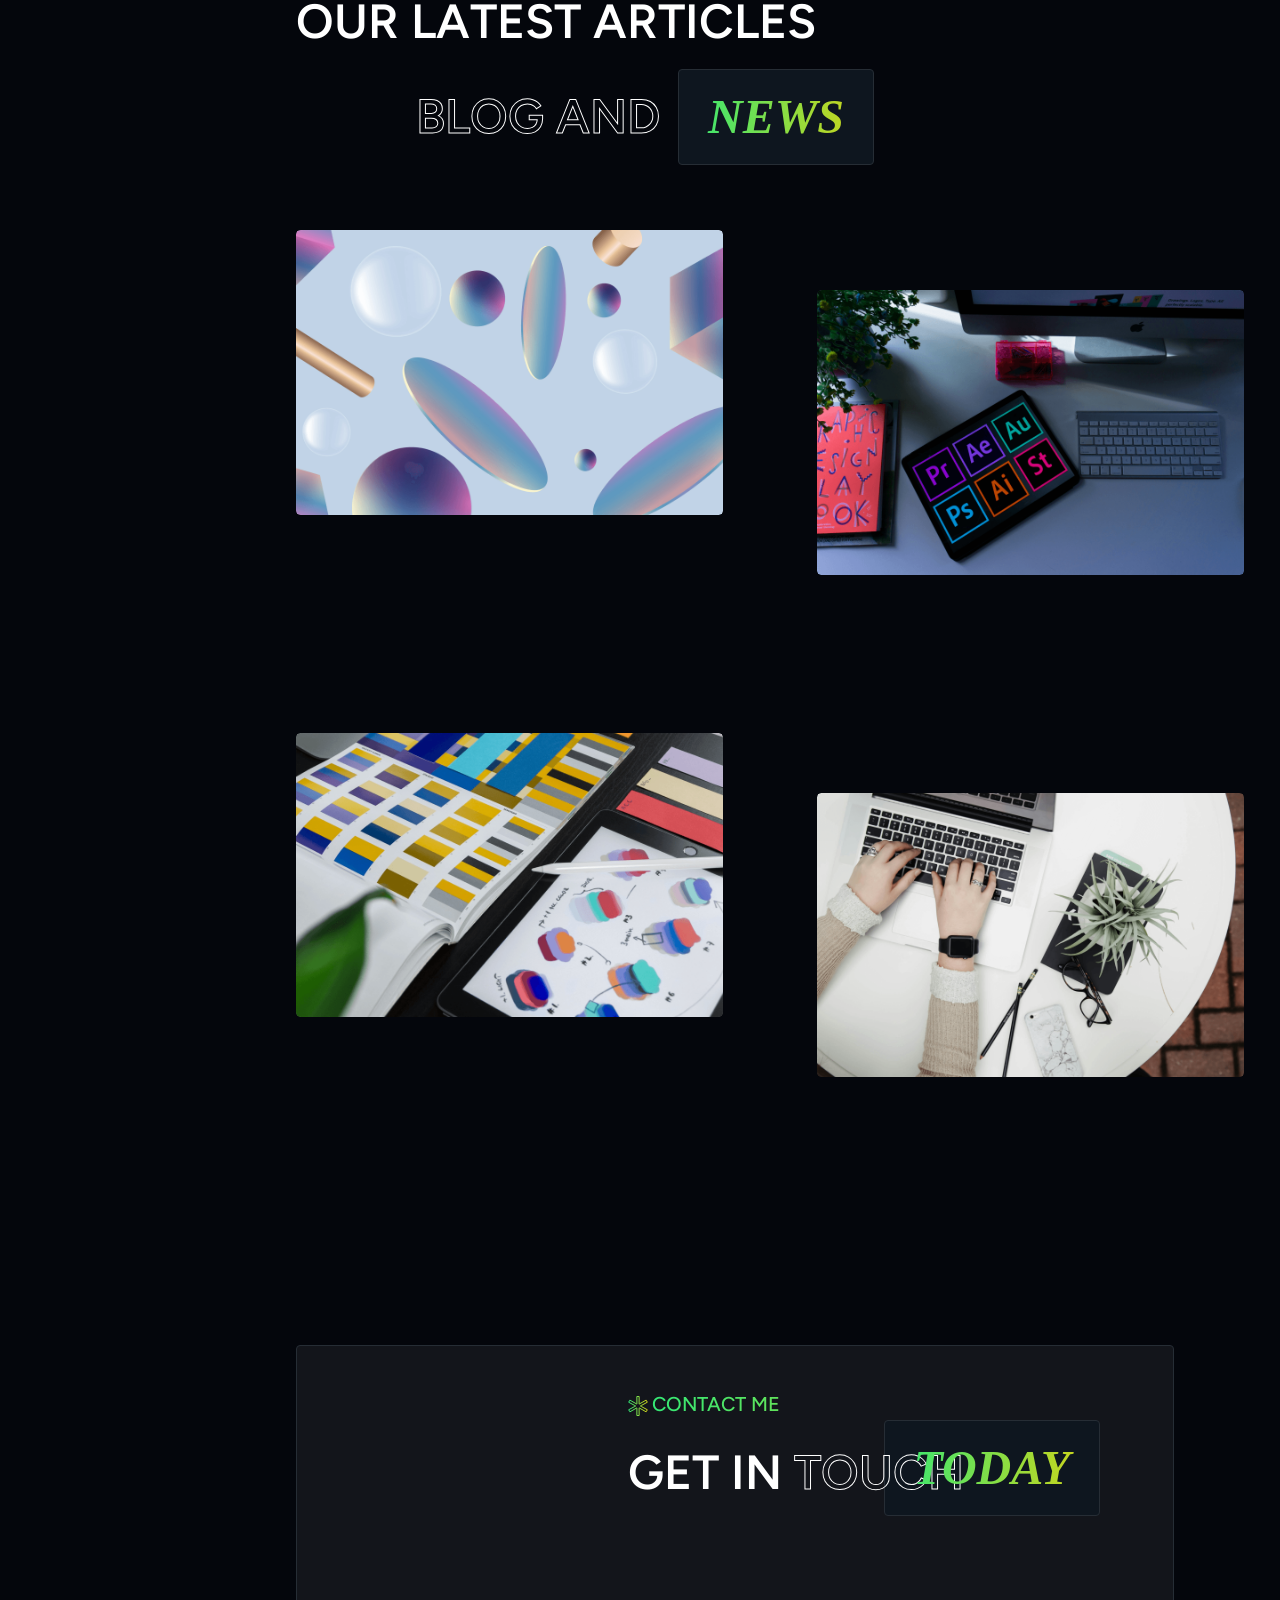
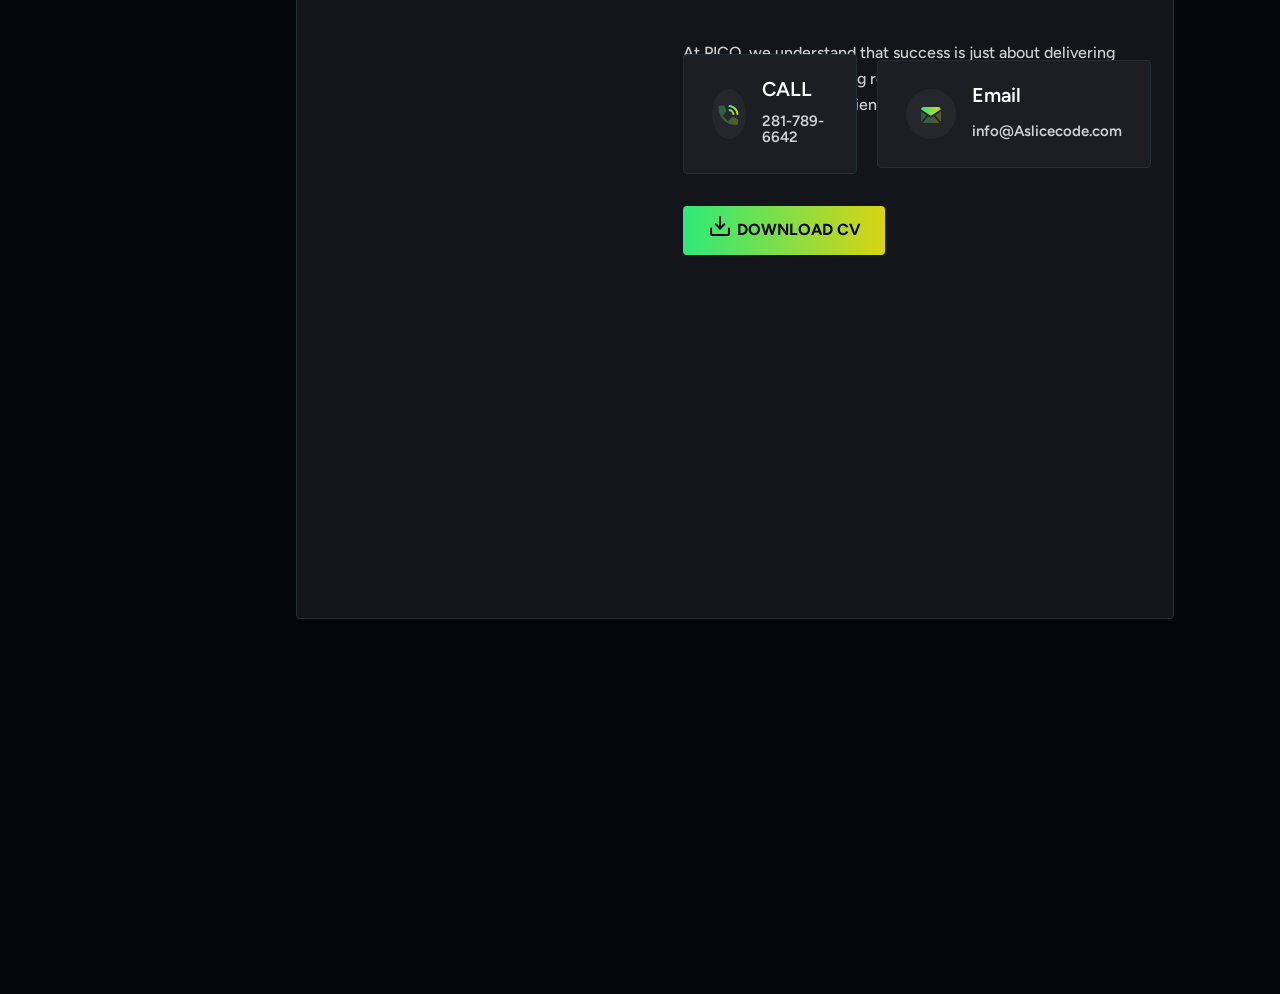
==== commit ba68a4b8: "Escrever oque deve fazer em cada parte" ====
--- a/index.html
+++ b/index.html
@@ -143,9 +143,9 @@
      </div>
   </div>
 </div>
-<!--===== MOBILE HEADER STARTS =======-->
+<!--===== MOBILE HEADER STARTS/ conferir se acaba aq  =======-->
 
-<!--===== HEADER STARTS =======-->
+<!--===== HEADER STARTS/mesma coisa que o mobile e decidir quais paginas saem e quais entram =======-->
 <div class="header-section-area" style="background-image: url(assets/img/bg/pagebg1.png); background-position: center; background-size: cover; background-repeat: no-repeat; background-attachment: fixed;">
   <div class="container">
     <div class="row">
@@ -922,7 +922,7 @@
                     </div>
                   </div>
                 </div>
-                <!--===== SIDEBAR STARTS=======-->
+                <!--===== SIDEBAR STARTS/ ajustar para ficar igyal dp mobile=======-->
                 <div class="custom-model-main">
                   <div class="custom-model-inner">        
                   <div class="close-btn">×</div>
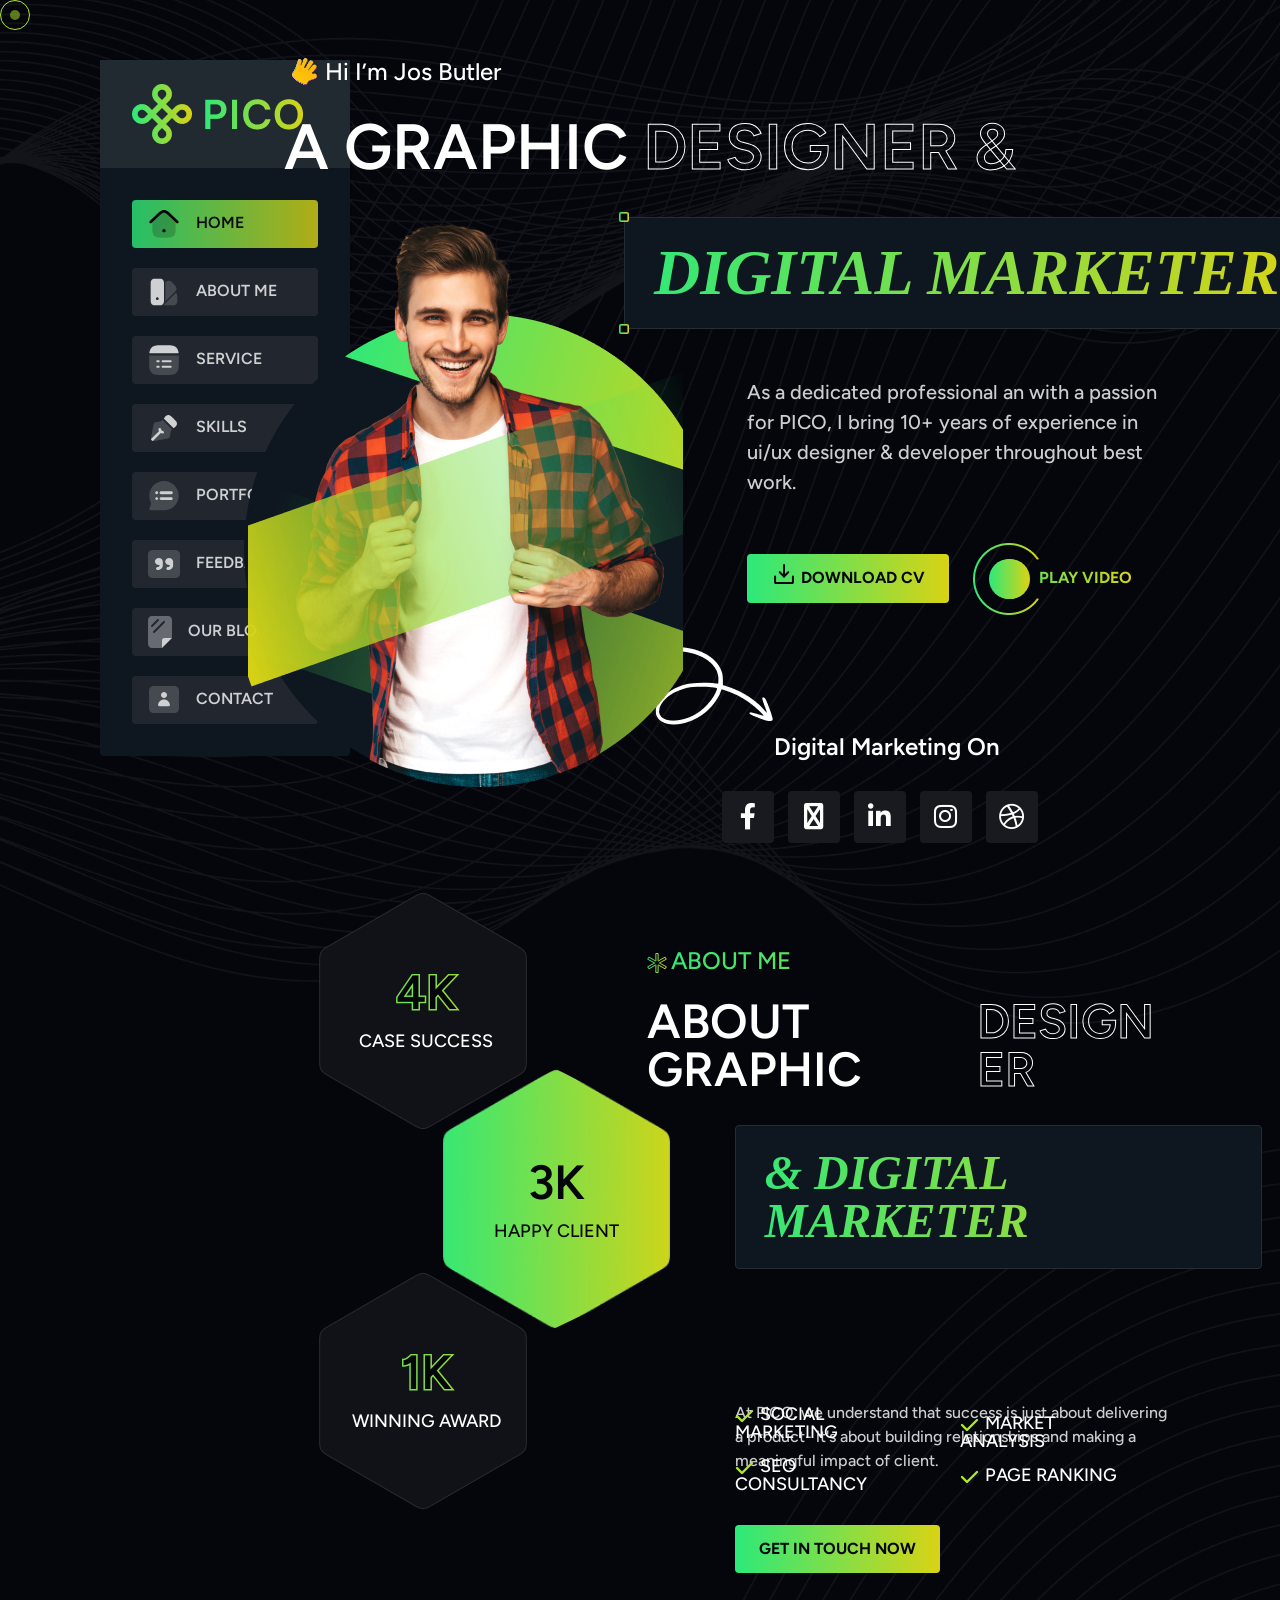
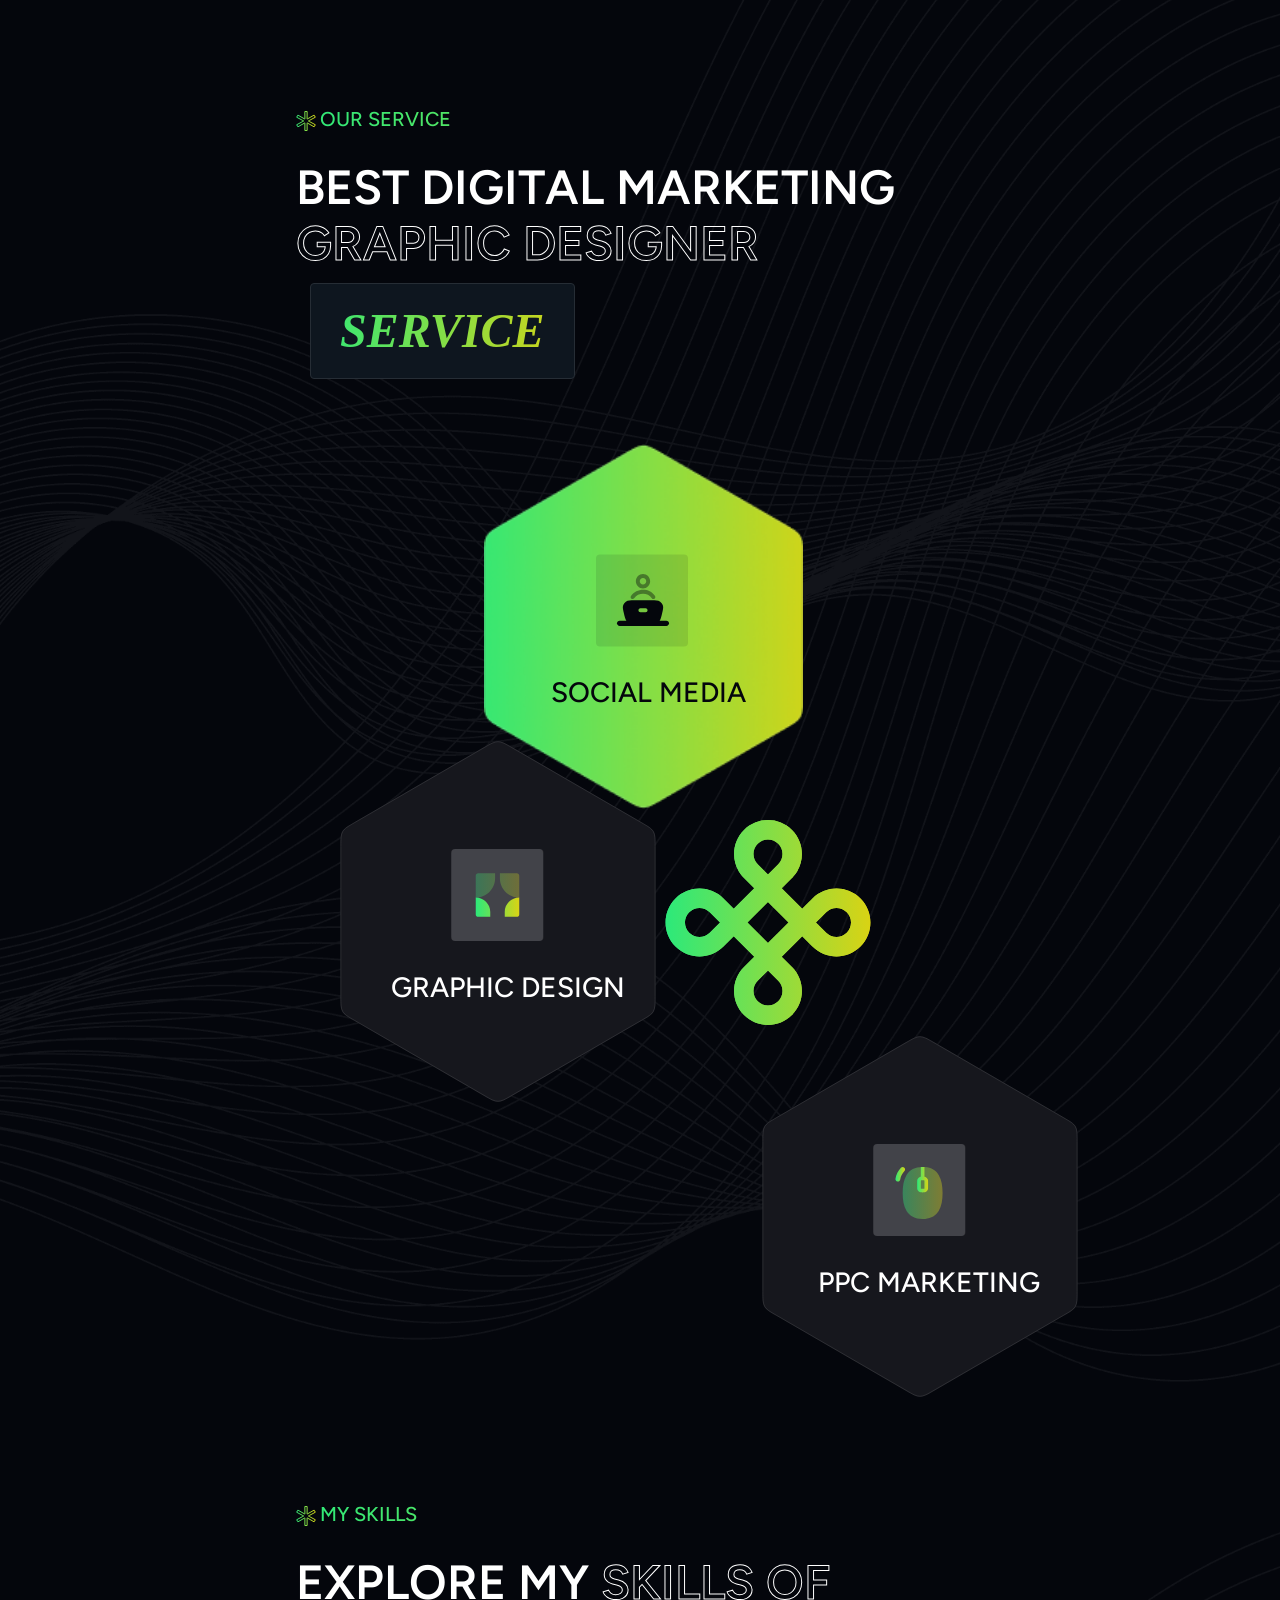
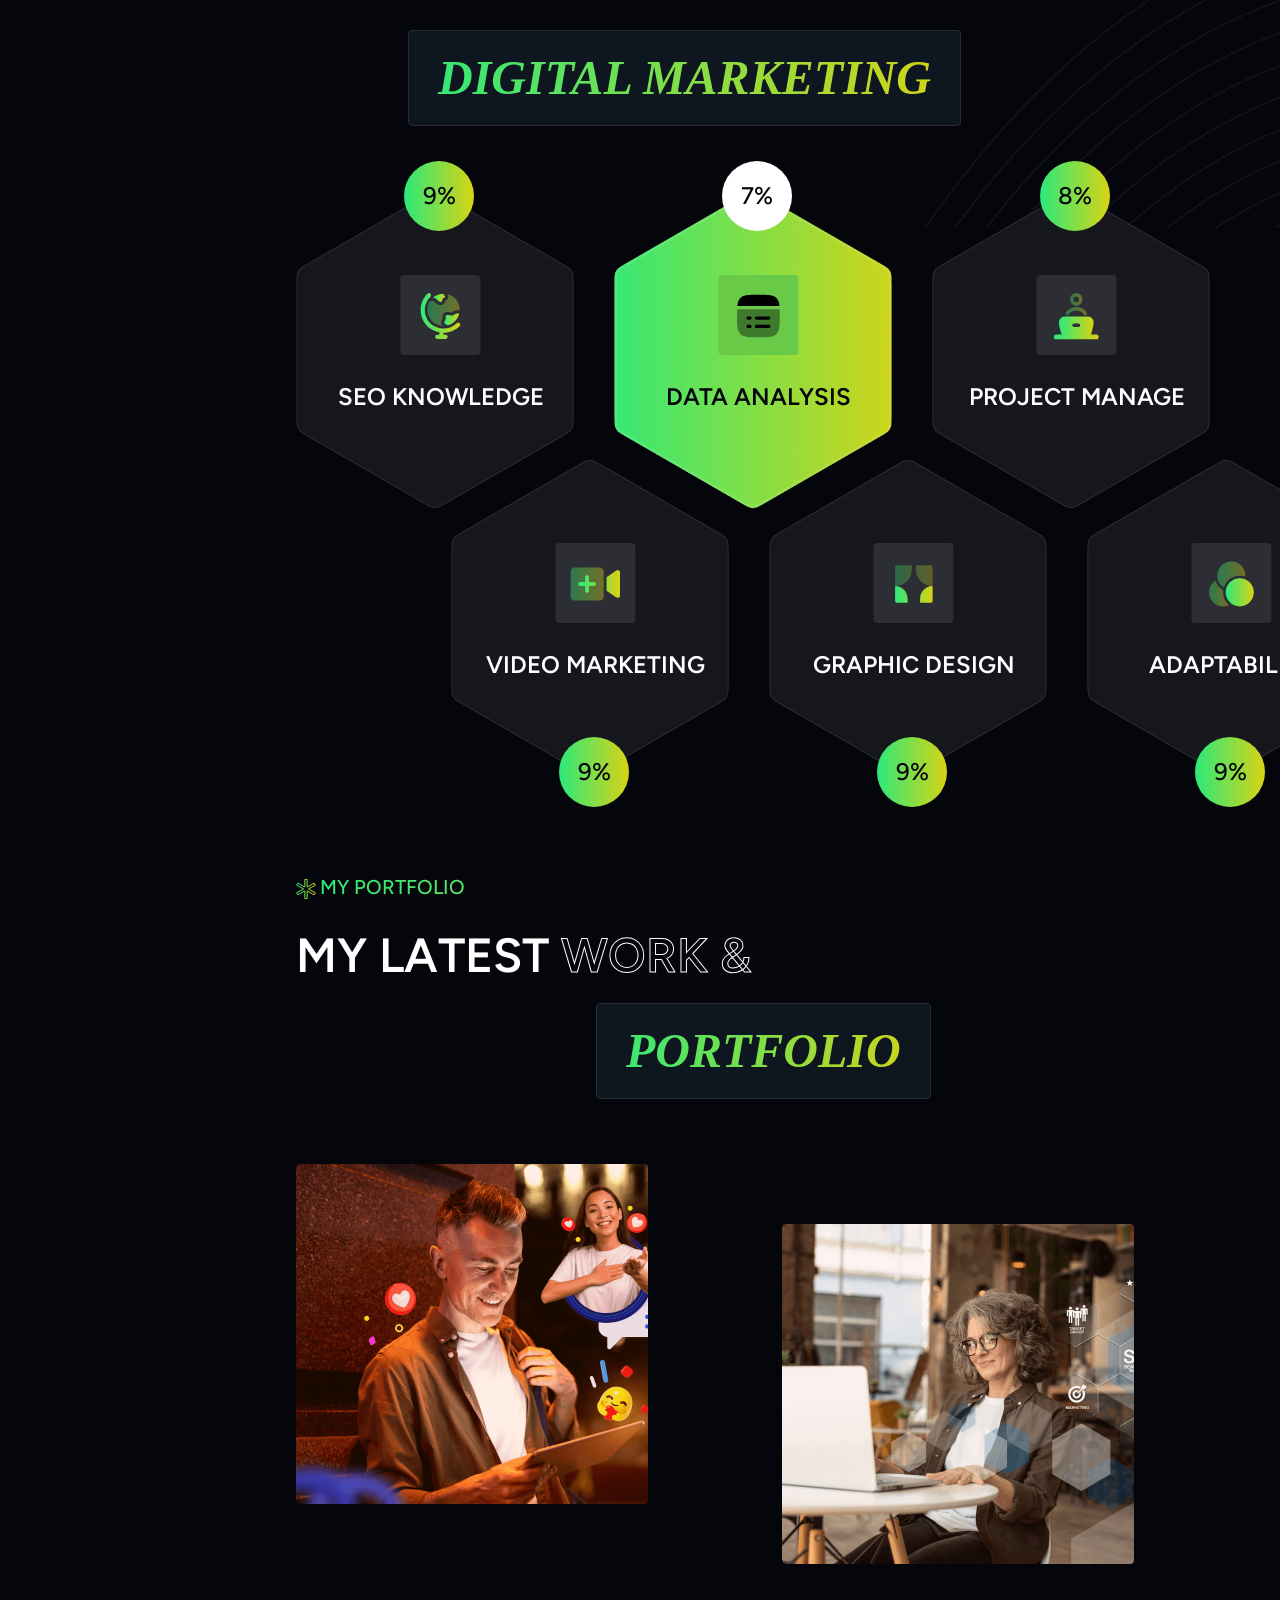
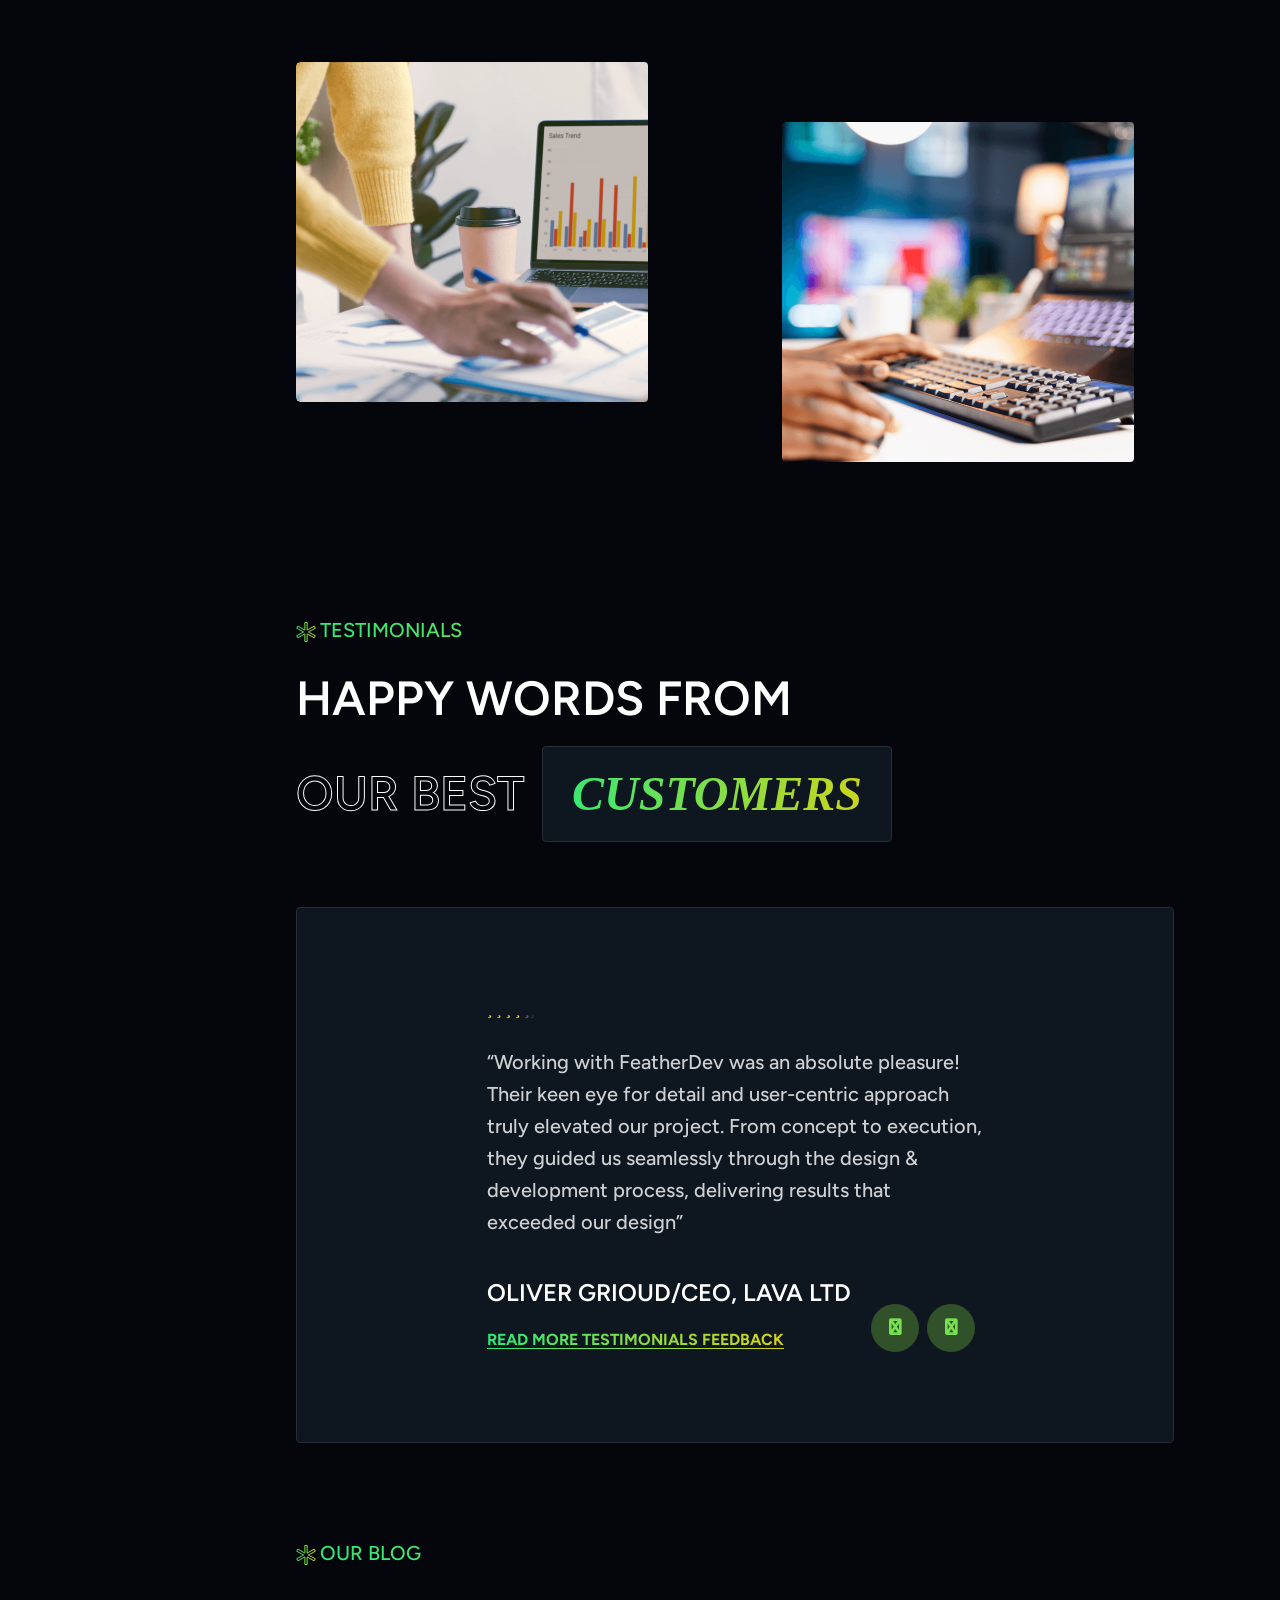
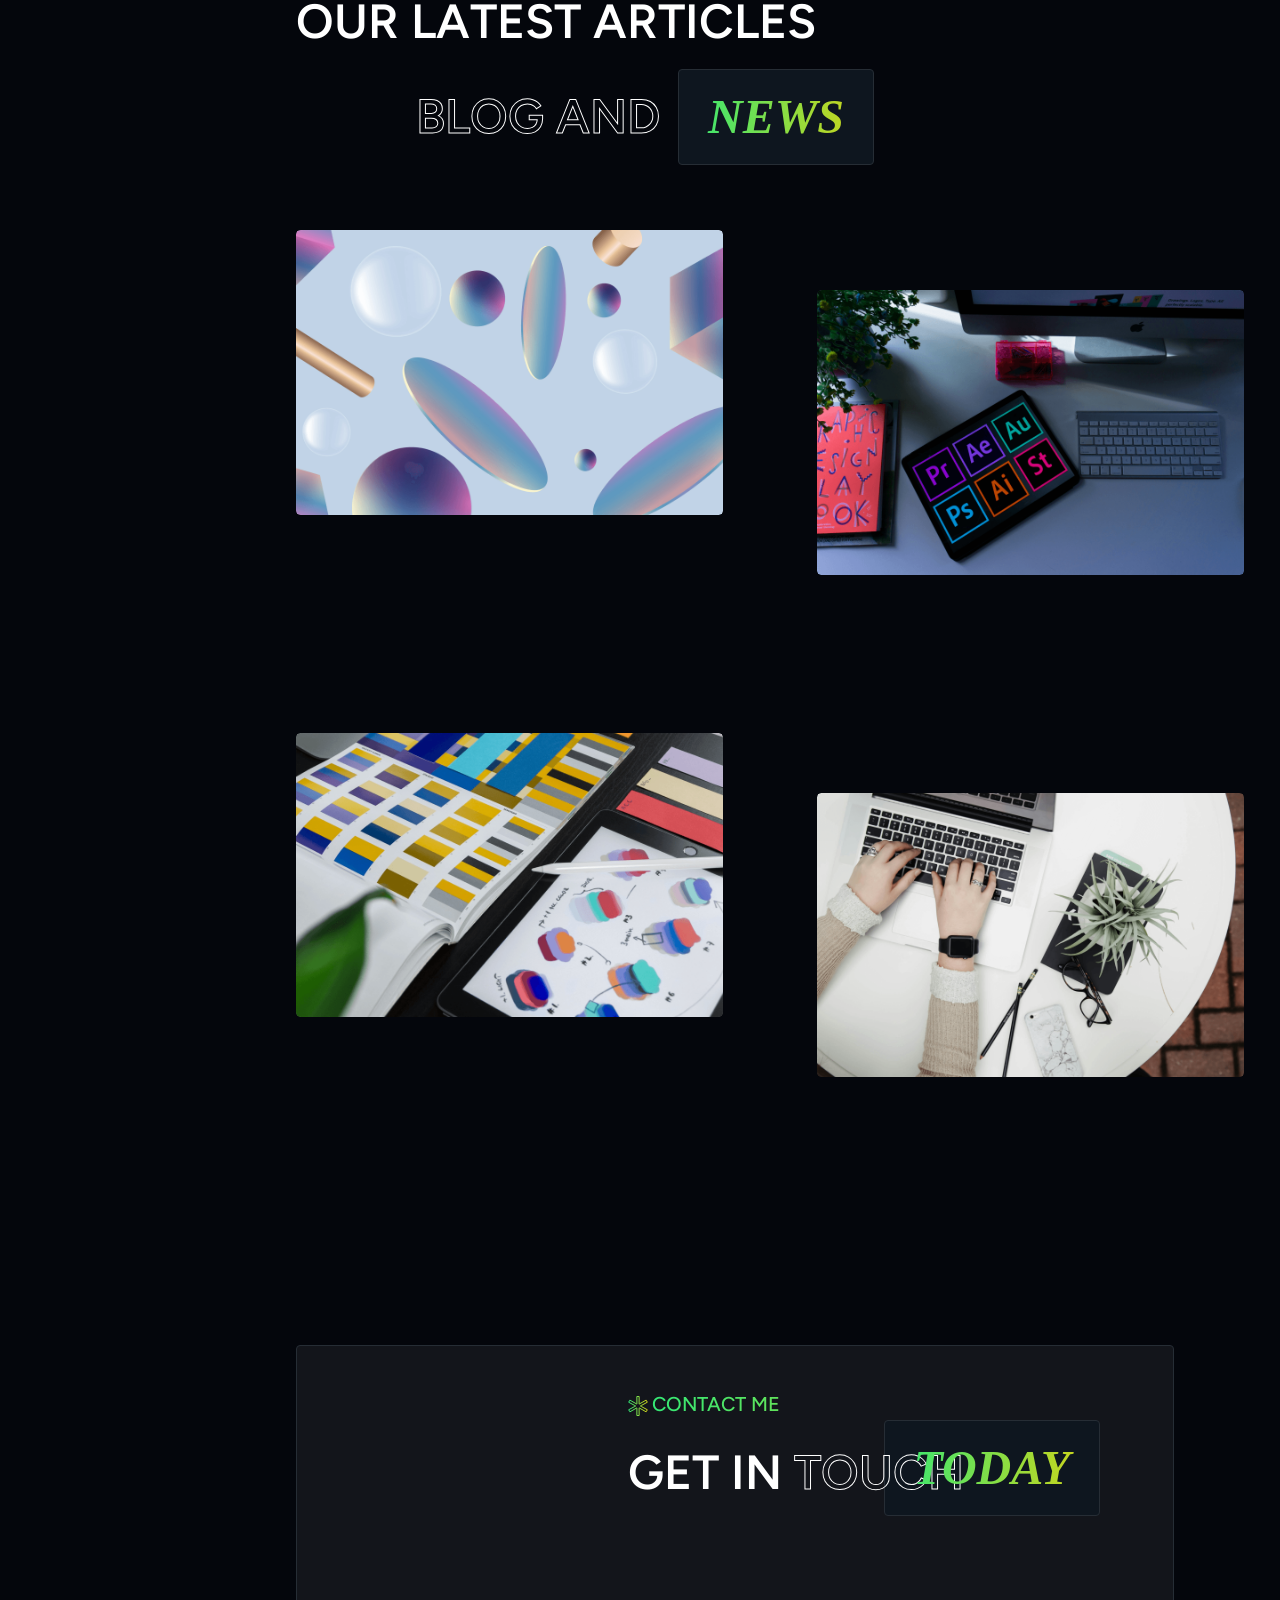
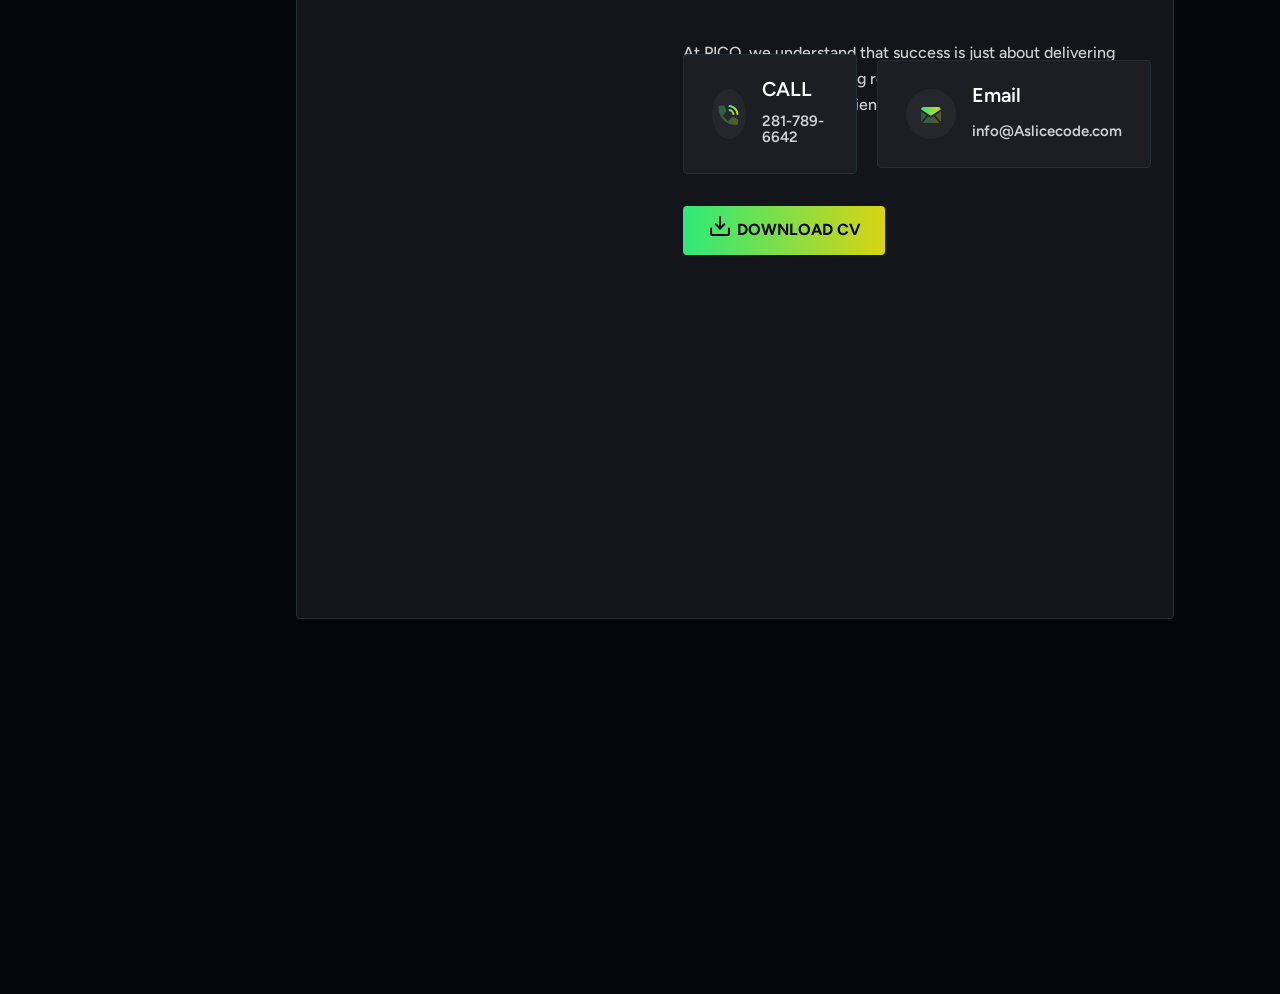
==== commit b6c0c44b: "Atualizar o index.html Documentação" ====
--- a/index.html
+++ b/index.html
@@ -5,7 +5,7 @@
      <meta name="viewport" content="width=device-width, initial-scale=1.0">
      <title>PICO || Personal Portfolio</title>
      
-      <!--=====FAB ICON=======-->
+      <!--=====FAB ICON/ mudar icone inicial======-->
       <link rel="shortcut icon" href="assets/img/logo/logo1.png" type="image/x-icon">
 
     <!--===== CSS LINK =======-->
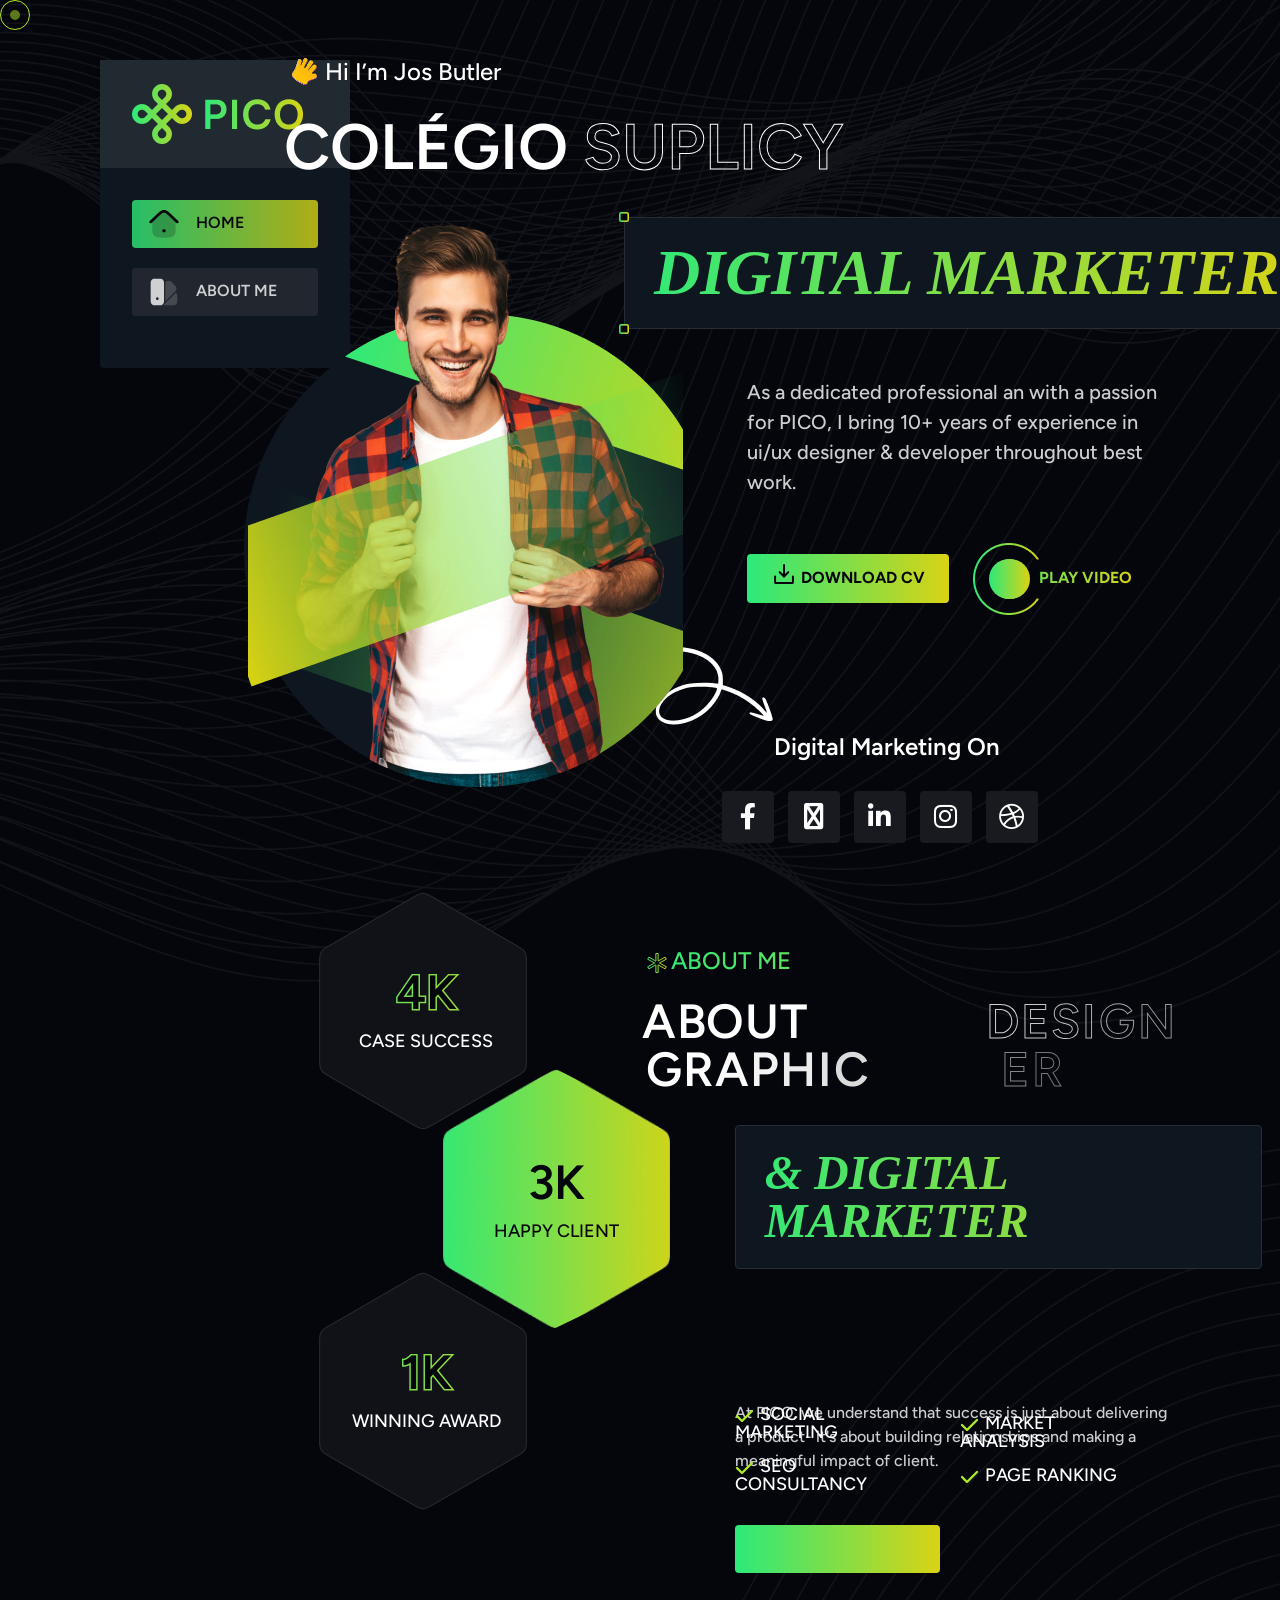
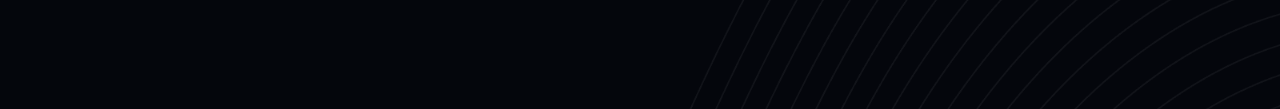
==== commit 4df07e92: "att cometario nas seções inutesi" ====
--- a/index.html
+++ b/index.html
@@ -83,11 +83,11 @@
     <ul class="mobile-nav-list nav-list1">
       <li><a href="#home">Home</a></li>
       <li><a href="#about">About</a></li>
-      <li><a href="#service">Service</a></li>
+      <!-- <li><a href="#service">Service</a></li>
       <li><a href="#skills">Skills</a></li>
       <li><a href="#portfolio">Portfolio</a></li>
       <li><a href="#feedback">Feedback</a></li>
-      <li><a href="#contact">Contact</a></li>
+      <li><a href="#contact">Contact</a></li> -->
 
     </ul>
     <div class="allmobilesection">
@@ -164,7 +164,7 @@
                 <img src="assets/img/icons/about.svg" alt="">
                 About ME
               </a>
-              <a class="list-group-item list-group-item-action" href="#service" data-aos="fade-up" data-aos-duration="900">
+              <!-- <a class="list-group-item list-group-item-action" href="#service" data-aos="fade-up" data-aos-duration="900">
                 <img src="assets/img/icons/service.svg" alt="">
                 Service
               </a>
@@ -187,7 +187,7 @@
               <a class="list-group-item list-group-item-action m-0" href="#contact" data-aos="fade-up" data-aos-duration="1300">
                 <img src="assets/img/icons/contact.svg" alt="">
                Contact
-              </a>
+              </a> -->
             </div>
           </div>
         </div>
@@ -202,7 +202,7 @@
                     <div class="header-textarea">
                     <div class="pbmit-heading-subheading">
                       <h4 class="text-anime-style-3"><img src="assets/img/icons/hand1.svg" alt="">Hi I’m Jos Butler</h4>
-                      <h1 class="text-anime-style-3">A graphic <span class="designer">Designer &</span></h1>
+                      <h1 class="text-anime-style-3">Colégio <span class="designer">Suplicy</span></h1>
                       <span class="marketer">digital marketer
                         <img src="assets/img/elements/elements1.png" alt="" class="elements1" data-aos="fade-left" data-aos-duration="800">
                         <img src="assets/img/elements/elements1.png" alt="" class="elements2" data-aos="fade-right" data-aos-duration="1000">
@@ -337,7 +337,7 @@
                     </div>
                    </div>
                   </div>
-                  <div id="service">
+                  <!-- <div id="service">
                     <div class="service1-section-area">
                       <div class="container">
                         <div class="row">
@@ -921,7 +921,7 @@
                       </div>
                     </div>
                   </div>
-                </div>
+                </div> -->
                 <!--===== SIDEBAR STARTS/ ajustar para ficar igyal dp mobile=======-->
                 <div class="custom-model-main">
                   <div class="custom-model-inner">        
--- a/assets/css/main.css
+++ b/assets/css/main.css
@@ -84,9 +84,10 @@
     opacity: 0;
   }
 }
+/*somente mudar codigo do css aqui, aqui são variaves, esperar logo pra pegar o tom certo*/
 :root {
   --ztc-text-text-1: #fff;
-  --ztc-text-text-2: #AEE929;
+  --ztc-text-text-2: #AEE929;    
   --ztc-text-text-3: #04060C;
   --ztc-text-text-4: #282C34;
   --ztc-text-text-5: #181A1F;
@@ -14756,14 +14757,16 @@
 .overlay .preloader .logo {
   animation-delay: 0.5s;
   display: block;
-  width: 80px;
-  margin: 0px auto;
+  width: 800px; /* Ajuste o tamanho conforme necessário */
+  height: 800px; /* Define a altura proporcional */
+  margin: 0 auto;
   text-align: center;
   background: transparent url(../img/logo/logo1.png) no-repeat center center;
-  background-size: contain;
+  background-size: contain; /* Mantém a proporção da imagem */
   text-indent: -99999px;
   padding: 5px;
 }
+
 .overlay .preloader .logo.fade-out {
   position: relative;
   animation-name: animation-8;
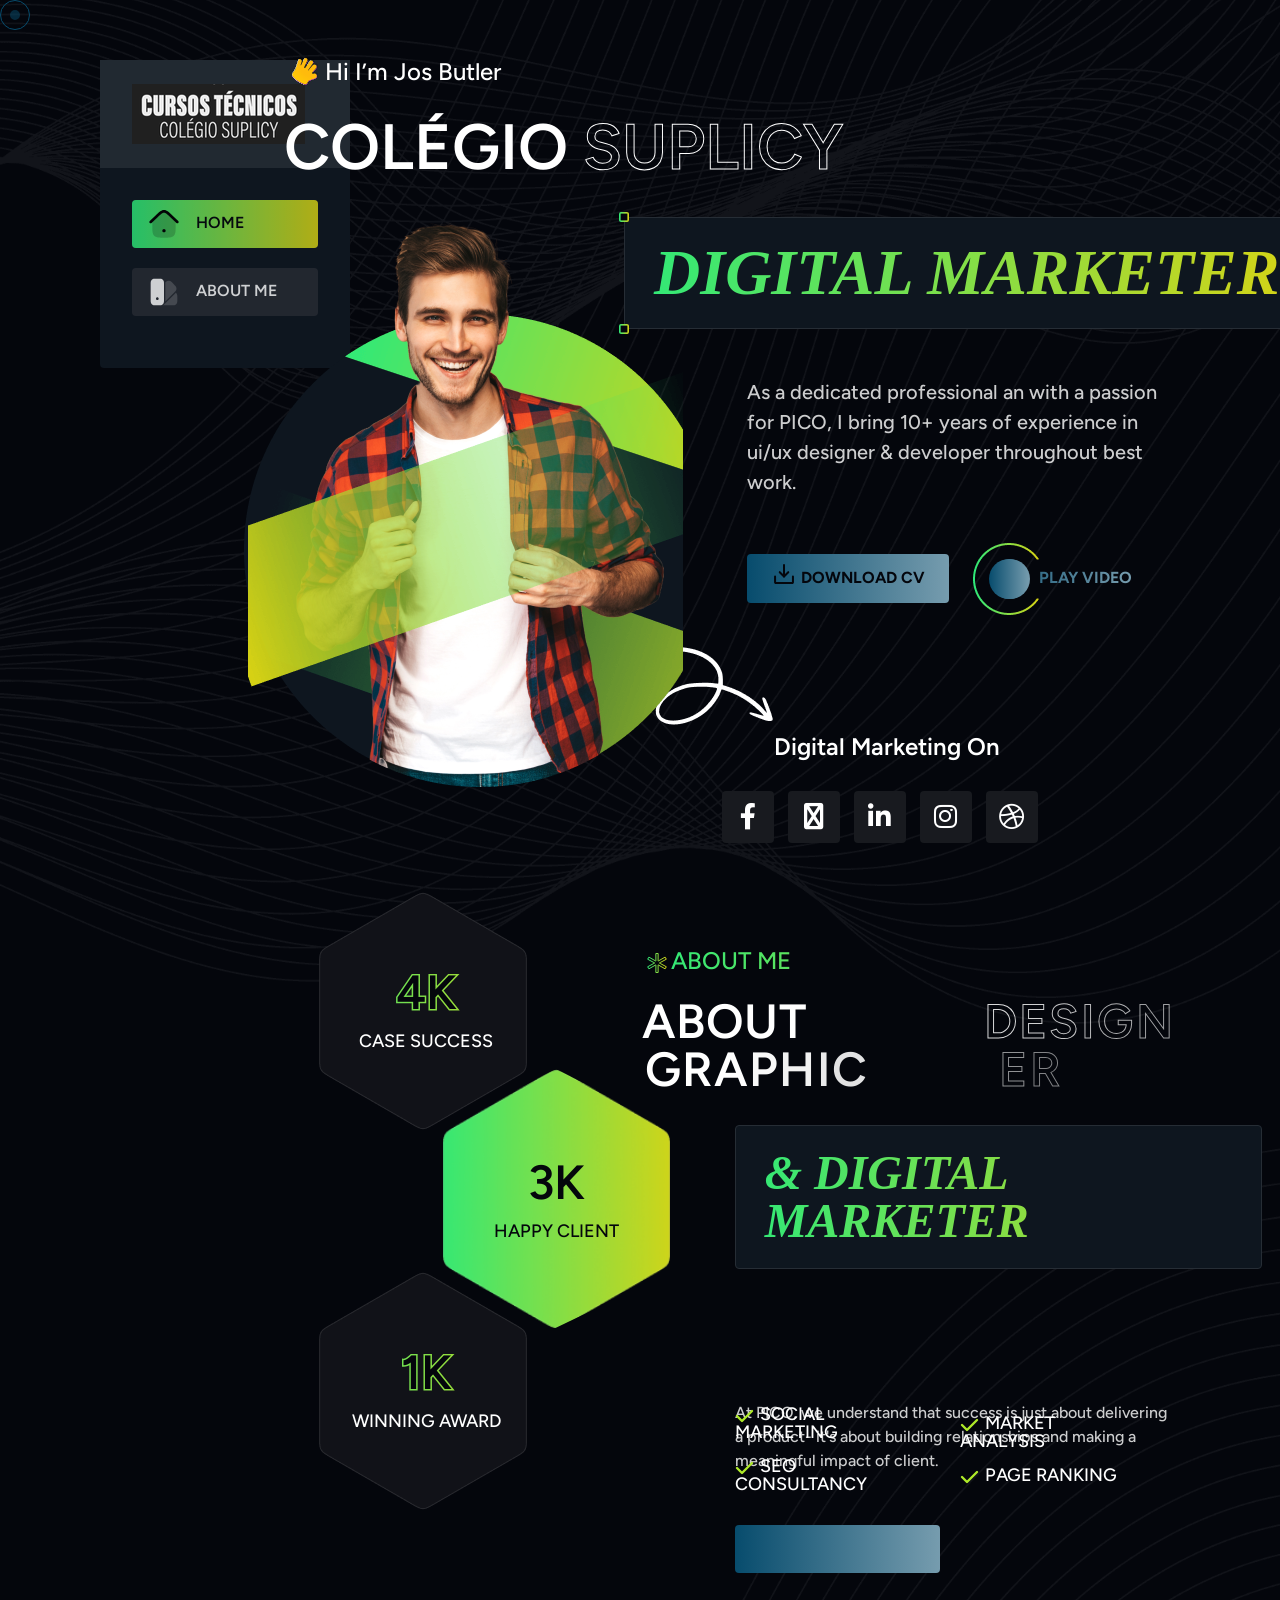
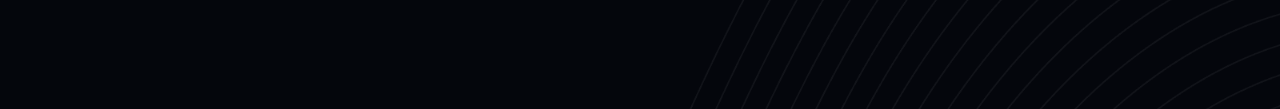
==== commit c6d84a27: "tudo meio bugado ainda precisa ajeitar" ====
--- a/index.html
+++ b/index.html
@@ -1,5 +1,5 @@
 <!DOCTYPE html>
-<html lang="en">
+<html lang="pt-br">
 <head>
      <meta charset="UTF-8">
      <meta name="viewport" content="width=device-width, initial-scale=1.0">
--- a/assets/css/main.css
+++ b/assets/css/main.css
@@ -87,12 +87,12 @@
 /*somente mudar codigo do css aqui, aqui são variaves, esperar logo pra pegar o tom certo*/
 :root {
   --ztc-text-text-1: #fff;
-  --ztc-text-text-2: #AEE929;    
+  --ztc-text-text-2: #074C6D;    
   --ztc-text-text-3: #04060C;
   --ztc-text-text-4: #282C34;
   --ztc-text-text-5: #181A1F;
   --ztc-text-text-6: #1c1d20;
-  --ztc-text-text-7: #b3ff00;
+  --ztc-text-text-7: #074C6D;
   --ztc-text-text-8: #5D626F;
   --ztc-text-text-9: #FD6004;
   --ztc-text-text-10: #252D34;
@@ -103,12 +103,12 @@
   --ztc-bg-bg-4: #111218;
   --ztc-bg-hedaer-bg: #161616;
   --ztc-bg-bg-5: #2D2E34;
-  --ztc-bg-bg6: #69CA48;
+  --ztc-bg-bg6: #074C6D;
   --ztc-bg-bg7: #DAE0DE;
   --ztc-bg-bg8: #13151B;
   --ztc-bg-bg9: #1C1E24;
   --ztc-bg-bg10: #25272D;
-  --ztc-bg-bg11: #56CD55;
+  --ztc-bg-bg11: #074C6D;
   --ztc-bg-bg12: #F0F0F0;
   --ztc-bg-bg13: #F4F4F6;
   --ztc-bg-main-bg: var(--Gradient-Color, linear-gradient(90deg, #FF4308 0%, #FB8500 100%));
@@ -117,8 +117,8 @@
   --ztc-bg-bg15: #FD8735;
   --ztc-bg-bg16: #FFECE6;
   --ztc-bg-bg17: #FE8037;
-  --ztc-bg-bg18: #31512A;
-  --ztc-bg-bg19: #77E04E;
+  --ztc-bg-bg18: #074C6D;
+  --ztc-bg-bg19: #074C6D;
   --ztc-bg-bg20: #FED2B3;
   --ztc-bg-bg21: #FD721D;
   --ztc-bg-bg22: #FB8C1A;
@@ -128,8 +128,8 @@
   --ztc-border-border-1: #262D35;
   --ztc-border-border-2: #292A2F;
   --ztc-border-border-3: #664626;
-  --ztc-border-border-4: #62CB4D;
-  --ztc-border-border-5: #4FB84C;
+  --ztc-border-border-4: #074C6D;
+  --ztc-border-border-5: #074C6D;
   --ztc-border-border-6: #FE5C05;
   --ztc-border-border-7: #FD6E1E;
   --ztc-font-size-font-s10: 10px;
@@ -303,7 +303,7 @@
   transition: all 0.4s;
   margin-top: 32px;
   text-transform: uppercase;
-  background: var(--Button-Gradient, linear-gradient(90deg, #2CE97A 0%, #D9D314 100%));
+  background: var(--Button-Gradient, linear-gradient(90deg, #074C6D 0%, #769CAE 100%));
 }
 .btn-area .download-btn img {
   margin: -11px 4px 0 0;
@@ -318,7 +318,7 @@
   z-index: -1;
   border-radius: 4px;
   transition: all 0.4s;
-  background: var(--Button-Gradient, linear-gradient(90deg, #D9D314 0%, #2CE97A 90%));
+  background: var(--Button-Gradient, linear-gradient(90deg, #769CAE 0%, #074C6D 90%));
 }
 .btn-area .download-btn:hover {
   transform: translateY(-5px);
@@ -333,7 +333,7 @@
   font-size: var(--ztc-font-size-font-s16);
   font-weight: var(--ztc-weight-bold);
   line-height: var(--ztc-font-size-font-s16);
-  background: var(--Button-Gradient, linear-gradient(90deg, #2CE97A 0%, #D9D314 100%));
+  background: var(--Button-Gradient, linear-gradient(90deg, #074C6D 0%, #769CAE 100%));
   background-clip: text;
   -webkit-background-clip: text;
   -webkit-text-fill-color: transparent;
@@ -352,7 +352,7 @@
   display: block;
   width: 40px;
   height: 40px;
-  background: var(--Button-Gradient, linear-gradient(90deg, #2CE97A 0%, #D9D314 100%));
+  background: var(--Button-Gradient, linear-gradient(90deg, #074C6D 0%, #769CAE 100%));
   border-radius: 50%;
   animation: pulse-border 1500ms ease-out infinite;
 }
@@ -381,7 +381,7 @@
   text-align: center;
   line-height: 40px;
   border-radius: 50%;
-  background: var(--Button-Gradient, linear-gradient(90deg, #2CE97A 0%, #D9D314 100%));
+  background: var(--Button-Gradient, linear-gradient(90deg, #074C6D 0%, #769CAE 100%));
   display: inline-block;
   color: var(--ztc-text-text-3);
   position: absolute;
@@ -396,7 +396,7 @@
   font-size: var(--ztc-font-size-font-s16);
   font-weight: var(--ztc-weight-bold);
   line-height: var(--ztc-font-size-font-s16);
-  background: var(--Button-Gradient, linear-gradient(90deg, #2CE97A 0%, #D9D314 100%));
+  background: var(--Button-Gradient, linear-gradient(90deg,  #074C6D 0%, #769CAE 100%));
   background-clip: text;
   -webkit-background-clip: text;
   -webkit-text-fill-color: transparent;
@@ -415,7 +415,7 @@
   display: block;
   width: 40px;
   height: 40px;
-  background: var(--Button-Gradient, linear-gradient(90deg, #2CE97A 0%, #D9D314 100%));
+  background: var(--Button-Gradient, linear-gradient(90deg, #074C6D 0%, #769CAE 100%));
   border-radius: 50%;
   animation: pulse-border 1500ms ease-out infinite;
 }
@@ -447,7 +447,7 @@
   text-align: center;
   line-height: 40px;
   border-radius: 50%;
-  background: var(--Button-Gradient, linear-gradient(90deg, #2CE97A 0%, #D9D314 100%));
+  background: var(--Button-Gradient, linear-gradient(90deg,  #074C6D 0%, #769CAE 100%));
   display: inline-block;
   color: var(--ztc-text-text-3);
   position: absolute;
@@ -14757,8 +14757,8 @@
 .overlay .preloader .logo {
   animation-delay: 0.5s;
   display: block;
-  width: 800px; /* Ajuste o tamanho conforme necessário */
-  height: 800px; /* Define a altura proporcional */
+  width: 9000px; /* Ajuste o tamanho conforme necessário */
+  height: 9000px; /* Define a altura proporcional */
   margin: 0 auto;
   text-align: center;
   background: transparent url(../img/logo/logo1.png) no-repeat center center;
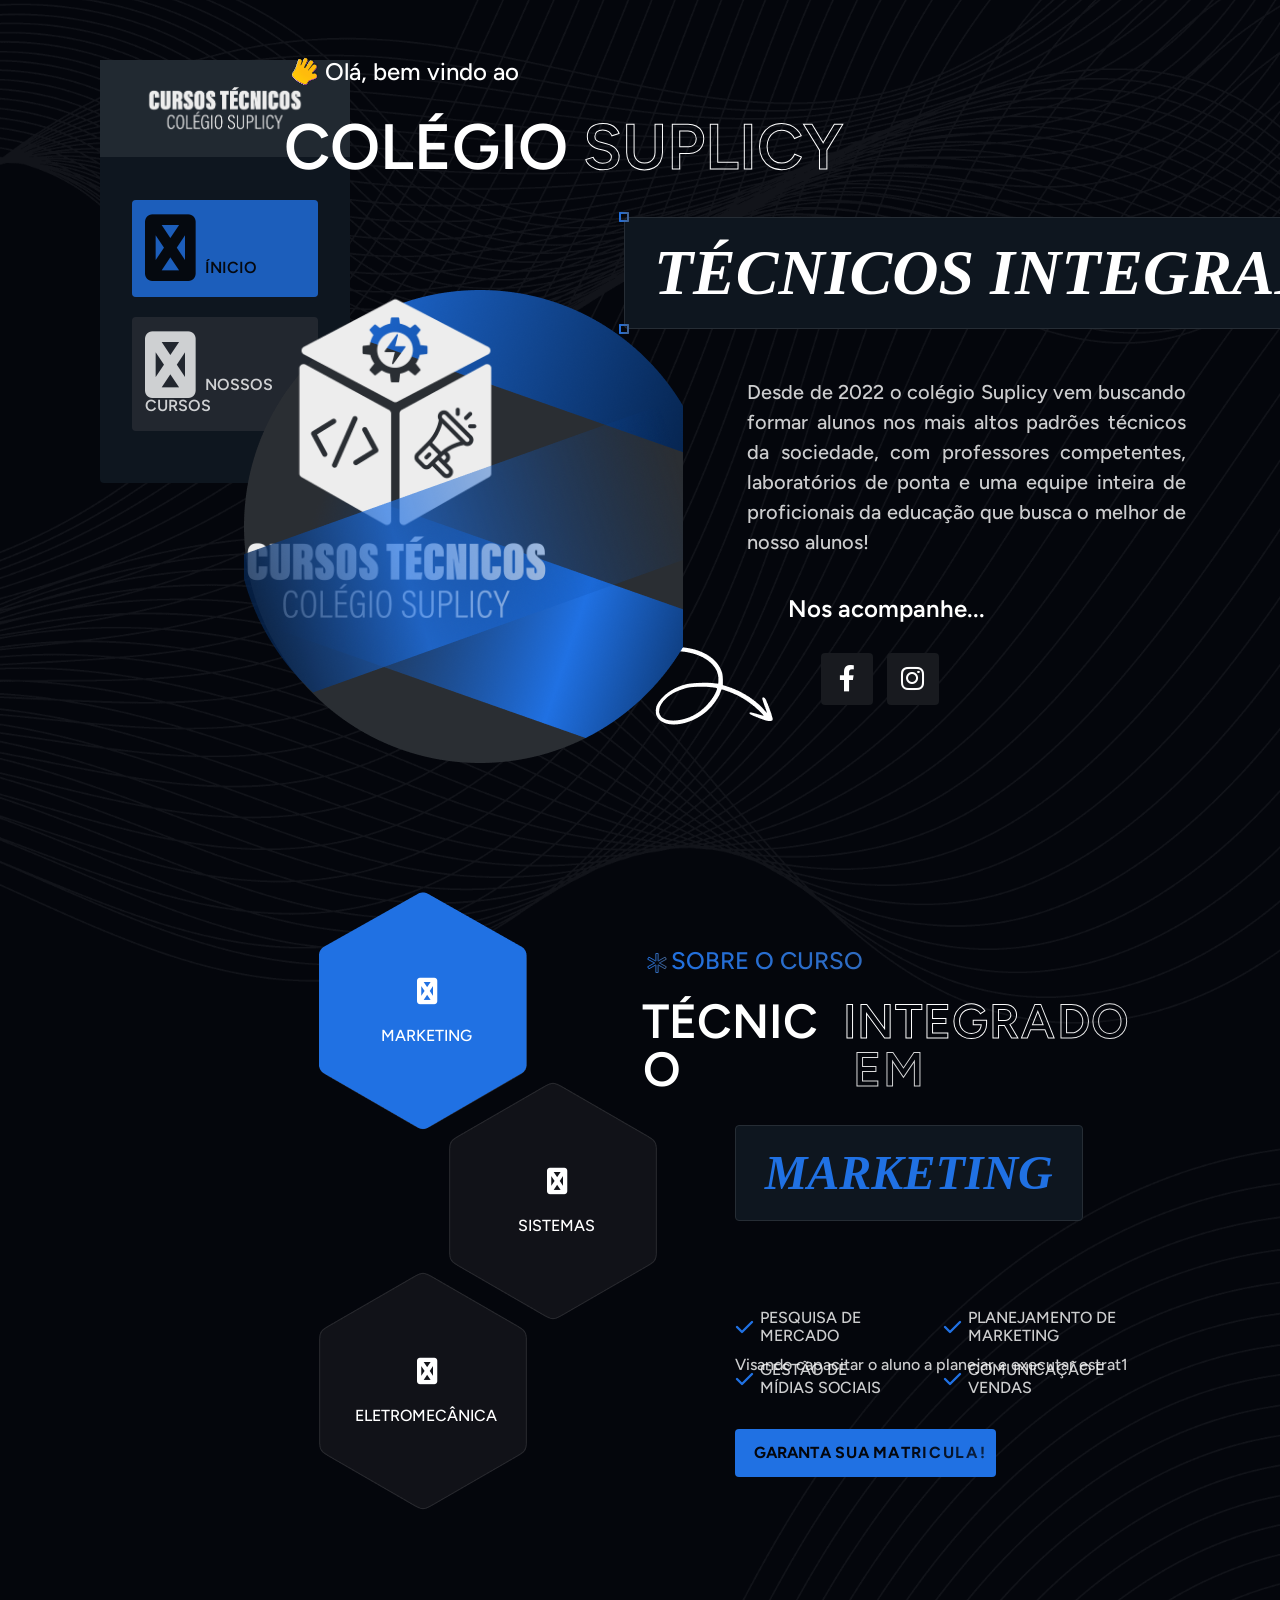
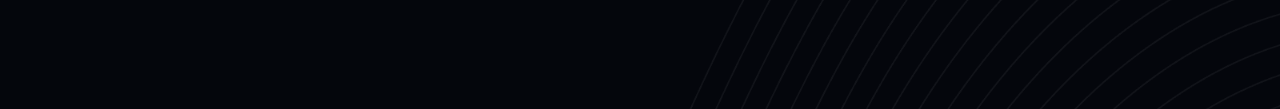
==== commit f1960fda: "att temporaria Atualização base do site dos cursos técnicos com apenas a apresentação do colégio e d" ====
--- a/index.html
+++ b/index.html
@@ -1,1036 +1,1166 @@
 <!DOCTYPE html>
 <html lang="pt-br">
+
 <head>
-     <meta charset="UTF-8">
-     <meta name="viewport" content="width=device-width, initial-scale=1.0">
-     <title>PICO || Personal Portfolio</title>
-     
-      <!--=====FAB ICON/ mudar icone inicial======-->
-      <link rel="shortcut icon" href="assets/img/logo/logo1.png" type="image/x-icon">
-
-    <!--===== CSS LINK =======-->
-    <link rel="stylesheet" href="assets/css/plugins/bootstrap.min.css">
-    <link rel="stylesheet" href="assets/css/plugins/aos.css">
-    <link rel="stylesheet" href="assets/css/plugins/fontawesome.css">
-    <link rel="stylesheet" href="assets/css/plugins/magnific-popup.css">
-    <link rel="stylesheet" href="assets/css/plugins/mobile.css">
-    <link rel="stylesheet" href="assets/css/plugins/owlcarousel.min.css">
-    <link rel="stylesheet" href="assets/css/plugins/sidebar.css">
-    <link rel="stylesheet" href="assets/css/plugins/slick-slider.css">
-    <link rel="stylesheet" href="assets/css/plugins/nice-select.css">
-    <link rel="stylesheet" href="assets/css/main.css">
-
-    <!--=====  JS SCRIPT LINK =======-->
-    <script src="assets/js/plugins/jquery-3-6-0.min.js"></script>
-    <script src="assets/js/plugins/waypoints.js"></script>
+  <meta charset="UTF-8">
+  <meta name="viewport" content="width=device-width, initial-scale=1.0">
+  <title>Cursos Técnicos Suplicy</title>
+
+  <!--=====FAB ICON/ mudar icone inicial======-->
+  <link rel="shortcut icon" href="assets/img/logo/logo1.png" type="image/x-icon">
+
+  <!--===== CSS LINK =======-->
+  <link rel="stylesheet" href="assets/css/plugins/bootstrap.min.css">
+  <link rel="stylesheet" href="assets/css/plugins/aos.css">
+  <link rel="stylesheet" href="assets/css/plugins/fontawesome.css">
+  <link rel="stylesheet" href="assets/css/plugins/magnific-popup.css">
+  <link rel="stylesheet" href="assets/css/plugins/mobile.css">
+  <link rel="stylesheet" href="assets/css/plugins/owlcarousel.min.css">
+  <link rel="stylesheet" href="assets/css/plugins/sidebar.css">
+  <link rel="stylesheet" href="assets/css/plugins/slick-slider.css">
+  <link rel="stylesheet" href="assets/css/plugins/nice-select.css">
+  <link rel="stylesheet" href="assets/css/main.css">
+
+  <!--=====  JS SCRIPT LINK =======-->
+  <script src="assets/js/plugins/jquery-3-6-0.min.js"></script>
+  <script src="assets/js/plugins/waypoints.js"></script>
+  <script src="./assets/js/new_editions.js"></script>
 </head>
+
 <body class="homepage1-body">
-    <!--===== PRELOADER STARTS/pagina que carrega precisa mudar icone =======-->
-    <div class="overlay flex cac vac preloader-parent">
-      <div>
-          <div class="loader preloader flex vac">
-              <svg width="200" height="200" >
-                  <circle class="background" cx="90" cy="90" r="80" transform="rotate(-90, 100, 90)"/>
-                  <circle class="outer" cx="90" cy="90" r="80" transform="rotate(-90, 100, 90)"/>
-              </svg>
-              <span class="circle-background">
-              </span>
-              <span class="logo animated keyframe5 fade-in">                
-                   <img src="assets/img/logo/logo1.png" alt="">            
-              </span>
-          </div>
-      </div>
-    </div>
+  <!--===== PRELOADER STARTS/pagina que carrega precisa mudar icone =======-->
+  <div class="overlay flex cac vac preloader-parent">
+    <img src="./assets/img/logo/logo1.png" alt="Logo" class="loader-logo">
+    <div class="loader"></div>
+  </div>
   <!--===== PRELOADER ENDS =======-->
 
-<!--===== PROGRESS STARTS/ descobrir oque é isso=======-->
-<div class="paginacontainer">
+  <!--===== PROGRESS STARTS/ descobrir oque é isso=======-->
+  <div class="paginacontainer">
     <div class="progress-wrap">
       <svg class="progress-circle svg-content" width="100%" height="100%" viewBox="-1 -1 102 102">
-        <path d="M50,1 a49,49 0 0,1 0,98 a49,49 0 0,1 0,-98"/>
+        <path d="M50,1 a49,49 0 0,1 0,98 a49,49 0 0,1 0,-98" />
       </svg>
     </div>
   </div>
-<!--===== PROGRESS ENDS=======-->
-
-<div class="cursor"></div>
- <!--===== MOBILE HEADER STARTS/ tres pontos mobile/mudar icones/ajeitar paginas e links/ contato suplicy tec pegar=======-->
- <div class="mobile-header mobile-haeder1 d-block d-lg-none">
-  <div class="container-fluid">
-    <div class="col-12">
-      <div class="mobile-header-elements">
-        <div class="mobile-logo">
-          <a href="index.html"><img src="assets/img/logo/logo2.png" alt=""></a>
-        </div>
-        <div class="mobile-nav-icon dots-menu">
-          <i class="fa-solid fa-bars"></i>
+  <!--===== PROGRESS ENDS=======-->
+
+  <!--===== MOBILE HEADER STARTS/ tres pontos mobile/mudar icones/ajeitar paginas e links/ contato suplicy tec pegar=======-->
+  <div class="mobile-header mobile-haeder1 d-block d-lg-none">
+    <div class="container-fluid">
+      <div class="col-12">
+        <div class="mobile-header-elements">
+          <div class="mobile-logo">
+            <a href="index.html"><img src="assets/img/logo/logo2.png" alt=""></a>
+          </div>
+          <div class="mobile-nav-icon dots-menu">
+            <i class="fa-solid fa-bars"></i>
+          </div>
         </div>
       </div>
     </div>
   </div>
-</div>
-
-<div class="mobile-sidebar mobile-sidebar1">
-  <div class="logosicon-area">
-    <div class="logos">
-      <img src="assets/img/logo/logo2.png" alt="">
+
+  <div class="mobile-sidebar mobile-sidebar1">
+    <div class="logosicon-area">
+      <div class="logos">
+        <img src="assets/img/logo/logo2.png" alt="">
+      </div>
+      <div class="menu-close">
+        <i class="fa-solid fa-xmark"></i>
+      </div>
     </div>
-    <div class="menu-close">
-      <i class="fa-solid fa-xmark"></i>
-    </div>
-   </div>
-  <div class="mobile-nav mobile-nav1">
-    <ul class="mobile-nav-list nav-list1">
-      <li><a href="#home">Home</a></li>
-      <li><a href="#about">About</a></li>
-      <!-- <li><a href="#service">Service</a></li>
-      <li><a href="#skills">Skills</a></li>
-      <li><a href="#portfolio">Portfolio</a></li>
-      <li><a href="#feedback">Feedback</a></li>
-      <li><a href="#contact">Contact</a></li> -->
-
-    </ul>
-    <div class="allmobilesection">
-      <div class="btn-area">
-        <a href="index.html"  class="download-btn">Get Started</a>
-      </div>
-      <div class="single-footer">
-        <h3>Contact Info</h3>
-        <div class="footer4-contact-info">
-          <div class="contact-info-single">
-            <div class="contact-info-icon">
-              <i class="fa-solid fa-phone-volume"></i>
-            </div>
-            <div class="contact-info-text">
-              <a href="tel:+3(924)4596512">+3(924)4596512</a>
-            </div>
-          </div>
-          <div class="contact-info-single">
-            <div class="contact-info-icon">
-              <i class="fa-solid fa-envelope"></i>
-            </div>
-            <div class="contact-info-text">
-              <a href="mailto:info@example.com">info@example.com</a>
-            </div>
-          </div>
-          <div class="space20"></div>
-          <div class="single-footer">
-            <h3>Our Location</h3>
+    <div class="mobile-nav mobile-nav1">
+      <ul class="mobile-nav-list nav-list1">
+        <li><i class="fa-solid fa-house"></i><a href="#home">Início</a></li>
+        <li><i class="fa-solid fa-book"></i><a href="#about">Nossos Cursos</a></li>
+        <!-- <li><i class="fa-solid fa-award"></i><a href="#service">Eventos</a></li>
+        <li><i class="fa-solid fa-calendar-days"></i><a href="#skills">Semana Técnica</a></li>
+        <li><i class="fa-solid fa-image"></i><a href="#portfolio">Visitas</a></li>
+        <li><i class="fa-solid fa-comments"></i><a href="#feedback">Relatos</a></li>
+        <li><i class="fa-solid fa-blog"></i><a href="#blog">Blogs</a></li>
+        <li><i class="fa-solid fa-phone"></i><a href="#contact">Contatos</a></li> -->
+      </ul>
+      <div class="allmobilesection">
+        <!-- <div class="btn-area">
+          <a href="index.html" class="download-btn">Get Started</a>
+        </div> -->
+        <div class="single-footer">
+          <h3><b>Contatos</b></h3>
+          <div class="footer4-contact-info">
             <div class="contact-info-single">
               <div class="contact-info-icon">
-                <i class="fa-solid fa-location-dot"></i>
+                <i class="fa-solid fa-phone-volume"></i>
               </div>
               <div class="contact-info-text">
-                <a href="mailto:info@example.com" >55 East Birchwood Ave.Brooklyn, <br> New York 11201,United States</a>
+                <a href="tel:+3(924)4596512">(46) 3523-2851</a>
               </div>
             </div>
-          </div>
-          <div class="space20"></div>
-          <div class="single-footer">
-            <h3>Social Links</h3>
-            <div class="social-links-mobile-menu">
-              <ul>
-                <li><a href="#"><i class="fa-brands fa-facebook-f"></i></a></li>
-                <li><a href="#"><i class="fa-brands fa-x-twitter"></i></a></li>
-                <li><a href="#"><i class="fa-brands fa-instagram"></i></a></li>
-                <li><a href="#"><i class="fa-brands fa-linkedin-in"></i></a></li>
-                <li><a href="#"><i class="fa-brands fa-dribbble"></i></a></li>
-              </ul>
+            <div class="contact-info-single">
+              <div class="contact-info-icon">
+                <i class="fa-solid fa-envelope"></i>
+              </div>
+              <div class="contact-info-text">
+                <a href="mailto:info@example.com">fnbeduardosuplicy@seed.pr.gov.br</a>
+              </div>
+            </div>
+            <div class="space20"></div>
+            <div class="single-footer">
+              <h3><b>Nosso endereço</b></h3>
+              <div class="contact-info-single">
+                <div class="contact-info-icon">
+                  <i class="fa-solid fa-location-dot"></i>
+                </div>
+                <div class="contact-info-text">
+                  <a href="mailto:info@example.com">RUA SAO PAULO, 1135, CENTRO, Francisco Beltrão-PR, Brasil</a>
+                </div>
+              </div>
+            </div>
+            <div class="space20"></div>
+            <div class="single-footer">
+              <h3><b>Redes Sociais</b></h3>
+              <div class="social-links-mobile-menu">
+                <ul>
+                  <li><a href="https://www.facebook.com/suplicy1/?locale=pt_BR"><i
+                        class="fa-brands fa-facebook-f"></i></a></li>
+                  <li><a href="https://www.instagram.com/colegiosuplicy/"><i class="fa-brands fa-instagram"></i></a>
+                  </li>
+                  <!-- <li><a href="#"><i class="fa-brands fa-x-twitter"></i></a></li>
+                  <li><a href="#"><i class="fa-brands fa-linkedin-in"></i></a></li>
+                  <li><a href="#"><i class="fa-brands fa-dribbble"></i></a></li> -->
+                </ul>
+              </div>
             </div>
           </div>
         </div>
       </div>
-     </div>
+    </div>
   </div>
-</div>
-<!--===== MOBILE HEADER STARTS/ conferir se acaba aq  =======-->
-
-<!--===== HEADER STARTS/mesma coisa que o mobile e decidir quais paginas saem e quais entram =======-->
-<div class="header-section-area" style="background-image: url(assets/img/bg/pagebg1.png); background-position: center; background-size: cover; background-repeat: no-repeat; background-attachment: fixed;">
-  <div class="container">
-    <div class="row">
-      <div class="col-lg-2">
-        <div class="sidebar-main">
-          <div class="sidebar-area">
-            <div class="logo">
-              <a href="#"><img src="assets/img/logo/logo2.png" alt=""></a>
+  <!--===== MOBILE HEADER STARTS/ conferir se acaba aq  =======-->
+
+  <!--===== HEADER STARTS/mesma coisa que o mobile e decidir quais paginas saem e quais entram =======-->
+  <div class="header-section-area"
+    style="background-image: url(assets/img/bg/pagebg1.png); background-position: center; background-size: cover; background-repeat: no-repeat; background-attachment: fixed;">
+    <div class="container">
+      <div class="row">
+        <div class="col-lg-2">
+          <div class="sidebar-main">
+            <div class="sidebar-area">
+              <div class="logo">
+                <a href="#"><img src="assets/img/logo/logo2.png" alt=""></a>
+              </div>
+              <div id="list-example" class="list-group">
+                <a class="list-group-item list-group-item-action" href="#home" data-aos="fade-up"
+                  data-aos-duration="700">
+                  <i class="fa-solid fa-house"></i>
+                  Ínicio
+                </a>
+                <a class="list-group-item list-group-item-action" href="#about" data-aos="fade-up"
+                  data-aos-duration="800">
+                  <i class="fa-solid fa-book"></i>
+                  Nossos Cursos
+                </a>
+                <!-- <a class="list-group-item list-group-item-action" href="#service" data-aos="fade-up"
+                  data-aos-duration="900">
+                  <i class="fa-solid fa-award"></i>
+                  Eventos
+                </a>
+                <a class="list-group-item list-group-item-action" href="#skills" data-aos="fade-up"
+                  data-aos-duration="1000">
+                  <i class="fa-solid fa-calendar-days"></i>
+                  Semana Técnica
+                </a>
+                <a class="list-group-item list-group-item-action" href="#portfolio" data-aos="fade-up"
+                  data-aos-duration="1100">
+                  <i class="fa-solid fa-image"></i>
+                  Visitas
+                </a>
+                <a class="list-group-item list-group-item-action" href="#feedback" data-aos="fade-up"
+                  data-aos-duration="1200">
+                  <i class="fa-solid fa-comments"></i>
+                  Relatos
+                </a>
+                <a class="list-group-item list-group-item-action" href="#blog" data-aos="fade-up"
+                  data-aos-duration="1200">
+                  <i class="fa-solid fa-blog"></i>
+                  Blogs
+                </a>
+                <a class="list-group-item list-group-item-action m-0" href="#contact" data-aos="fade-up"
+                  data-aos-duration="1300">
+                  <i class="fa-solid fa-phone"></i>
+                  Contatos
+                </a> -->
+              </div>
             </div>
-            <div id="list-example" class="list-group">
-              <a class="list-group-item list-group-item-action" href="#home" data-aos="fade-up" data-aos-duration="700">
-                <img src="assets/img/icons/home.svg" alt="">
-                Home
-              </a>
-              <a class="list-group-item list-group-item-action" href="#about" data-aos="fade-up" data-aos-duration="800">
-                <img src="assets/img/icons/about.svg" alt="">
-                About ME
-              </a>
-              <!-- <a class="list-group-item list-group-item-action" href="#service" data-aos="fade-up" data-aos-duration="900">
-                <img src="assets/img/icons/service.svg" alt="">
-                Service
-              </a>
-              <a class="list-group-item list-group-item-action" href="#skills" data-aos="fade-up" data-aos-duration="1000">
-                <img src="assets/img/icons/skills.svg" alt="">
-                Skills
-              </a>
-              <a class="list-group-item list-group-item-action" href="#portfolio" data-aos="fade-up" data-aos-duration="1100">
-                <img src="assets/img/icons/portfolio.svg" alt="">
-                Portfolio
-              </a>
-              <a class="list-group-item list-group-item-action" href="#feedback" data-aos="fade-up" data-aos-duration="1200">
-                <img src="assets/img/icons/feedback.svg" alt="">
-                Feedback
-              </a>
-              <a class="list-group-item list-group-item-action" href="#blog" data-aos="fade-up" data-aos-duration="1200">
-                <img src="assets/img/icons/blog.svg" alt="">
-                Our Blog
-              </a>
-              <a class="list-group-item list-group-item-action m-0" href="#contact" data-aos="fade-up" data-aos-duration="1300">
-                <img src="assets/img/icons/contact.svg" alt="">
-               Contact
-              </a> -->
+          </div>
+        </div>
+        <div class="col-lg-10">
+          <div class="all-section-area">
+            <div class="container">
+              <div class="row">
+                <div class="col-lg-12">
+                  <div data-bs-spy="scroll" data-bs-target="#list-example" data-bs-smooth-scroll="true"
+                    class="scrollspy-example" tabindex="0">
+                    <div id="home">
+                      <div class="header-textarea">
+                        <div class="pbmit-heading-subheading">
+                          <h4 class="text-anime-style-3"><img src="assets/img/icons/hand1.svg" alt="">Olá, bem vindo ao
+                          </h4>
+                          <h1 class="text-anime-style-3">Colégio <span class="designer">Suplicy</span></h1>
+                          <span class="marketer">Técnicos Integrados
+                            <img src="assets/img/elements/elements1.png" alt="" class="elements1" data-aos="fade-left"
+                              data-aos-duration="800">
+                            <img src="assets/img/elements/elements1.png" alt="" class="elements2" data-aos="fade-right"
+                              data-aos-duration="1000">
+                            <img src="assets/img/elements/elements1.png" alt="" class="elements3" data-aos="fade-left"
+                              data-aos-duration="1100">
+                            <img src="assets/img/elements/elements1.png" alt="" class="elements4" data-aos="fade-right"
+                              data-aos-duration="1200">
+                          </span>
+                        </div>
+                        <div class="row">
+                          <div class="col-lg-6">
+                            <div class="pbmit-animation-style3">
+                              <div class="progress-one_leftbox">
+                                <img src="assets/img/elements/elements3.png" alt="" class="elements3 d-lg-block d-none">
+                                <img src="assets/img/bg/side-bg1.png" alt="" class="side-bg1">
+                                <img src="assets/img/bg/side-bg2.png" alt="" class="side-bg2">
+                                <img src="assets/img/all-images/header-img3.png" alt="" class="side-bg3">
+                              </div>
+                            </div>
+                          </div>
+                          <div class="col-lg-6">
+                            <div class="header-pera-area">
+                              <p data-aos="fade-up" data-aos-duration="900">Desde de 2022 o colégio Suplicy vem buscando
+                                formar alunos nos mais altos padrões técnicos da sociedade, com professores competentes,
+                                laboratórios de ponta e uma equipe inteira de proficionais da educação que busca o
+                                melhor de nosso alunos!
+                              </p>
+                              <div class="btn-area" data-aos="fade-up" data-aos-duration="1200">
+                                <!-- <a href="assets/img/cv/cv.pdf" download class="download-btn"><img
+                                    src="assets/img/icons/download.svg" alt="">Download PPP</a>
+                                <a href="https://www.youtube.com/watch?v=Y8XpQpW5OVY" class="play-btn popup-youtube">
+                                  <img src="assets/img/elements/elements2.png" alt="" class="elements4"><span><i
+                                      class="fa-solid fa-play"></i>></span>Play Video</a> -->
+                              </div>
+                              <div class="socila-links-area">
+                                <h5>Nos acompanhe...</h5>
+                                <ul>
+                                  <li data-aos="zoom-in" data-aos-duration="700"><a
+                                      href="https://www.facebook.com/eduardovirmond.suplicy"><i
+                                        class="fa-brands fa-facebook-f"></i></a></li>
+                                  <li data-aos="zoom-in" data-aos-duration="1000"><a
+                                      href="https://www.instagram.com/colegiosuplicy"><i
+                                        class="fa-brands fa-instagram"></i></a></li>
+                                </ul>
+                              </div>
+                            </div>
+                          </div>
+                        </div>
+                      </div>
+                    </div>
+                    <div id="about">
+                      <div class="about-section-area">
+                        <div class="container">
+                          <div class="row">
+                            <div class="col-lg-8 d-block d-md-none">
+                              <div class="about-textarea">
+                                <div class="pbmit-heading-subheading">
+                                  <h4 data-aos="fade-up" data-aos-duration="700"> <img src="assets/img/icons/star.svg"
+                                      alt="">Sobre o curso</h4>
+                                  <h2 class="text-anime-style-3">Técnico <span class="designer">Integrado em</span>
+                                  </h2>
+                                  <span class="marketer"><p class="course_name">Marketing</p>
+                                    <img src="assets/img/elements/elements1.png" alt="" class="elements1"
+                                      data-aos="fade-left" data-aos-duration="800">
+                                    <img src="assets/img/elements/elements1.png" alt="" class="elements2"
+                                      data-aos="fade-right" data-aos-duration="1000">
+                                    <img src="assets/img/elements/elements1.png" alt="" class="elements3"
+                                      data-aos="fade-left" data-aos-duration="1100">
+                                    <img src="assets/img/elements/elements1.png" alt="" class="elements4"
+                                      data-aos="fade-right" data-aos-duration="1200">
+                                  </span>
+                                </div>
+                                <div class="pera-content">
+                                  <p data-aos="fade-up" data-aos-duration="800" class="course_description">At PICO, we understand that success is
+                                    just about delivering a product- it's about building relationships and making a
+                                    meaningful impact of client.</p>
+                                  <div class="list-area">
+                                    <ul data-aos="fade-up" data-aos-duration="900">
+                                      <li><img src="assets/img/icons/check.svg" alt=""><p class="course_info_1">Social marketing</p></li>
+                                      <li><img src="assets/img/icons/check.svg" alt=""><p class="course_info_2">seo consultancy</p></li>
+                                    </ul>
+                                    <ul data-aos="fade-up" data-aos-duration="1000">
+                                      <li><img src="assets/img/icons/check.svg" alt=""><p class="course_info_3">market analysis</p></li>
+                                      <li><img src="assets/img/icons/check.svg" alt=""><p class="course_info_4">page ranking</p></li>
+                                    </ul>
+                                  </div>
+                                  <div class="btn-area" data-aos="fade-up" data-aos-duration="1200">
+                                    <a href="https://maps.app.goo.gl/fwVcf75bKrkhsrAQA" class="download-btn text-anime-style-3">Garanta sua matricula!</a>
+                                  </div>
+                                </div>
+                              </div>
+                            </div>
+                            <div class="col-lg-4">
+                              <div class="about-boxareas">
+                                <div id="box1" class="about-boxarea" data-aos="zoom-out"
+                                  data-aos-duration="900" onclick="switchcourse(0)">
+                                  <img src="assets/img/bg/polygin.png" alt="" class="polygin">
+                                  <img src="assets/img/bg/polygon-bg2.png" alt="" class="marketing_button">
+                                  <div class="content">
+                                    <i class="fa-solid fa-bullhorn"></i>
+                                    <p>Marketing</p>
+                                  </div>
+                                </div>
+                                <div id="box2" class="about-boxarea box2" data-aos="zoom-out"
+                                  data-aos-duration="1000" onclick="switchcourse(1)" >
+                                  <img src="assets/img/bg/polygin.png" alt="" class="polygin">
+                                  <img src="assets/img/bg/polygon-bg2.png" alt="" class="eletro_button">
+                                  <div class="content">
+                                    <i class="fa-solid fa-computer"></i>
+                                    <p>Sistemas</p>
+                                  </div>
+                                </div>
+                                <div id="box3" class="about-boxarea box3" data-aos="zoom-out"
+                                  data-aos-duration="1200" onclick="switchcourse(2)" >
+                                  <img src="assets/img/bg/polygin.png" alt="" class="polygin">
+                                  <img src="assets/img/bg/polygon-bg2.png" alt="" class="system_button">
+                                  <div class="content">
+                                    <i class="fa-solid fa-gears"></i>
+                                    <p>Eletromecânica</p>
+                                  </div>
+                                </div>
+                              </div>
+                            </div>
+                            <div class="col-lg-8 d-md-block d-none">
+                              <div class="about-textarea">
+                                <div class="pbmit-heading-subheading">
+                                  <h4 data-aos="fade-up" data-aos-duration="700"> <img src="assets/img/icons/star.svg"
+                                      alt="">Sobre o curso</h4>
+                                  <h2 class="text-anime-style-3">Técnico <span class="designer">Integrado em</span>
+                                  </h2>
+                                  <span class="marketer"><p class="course_name">Marketing</p>
+                                    <img src="assets/img/elements/elements1.png" alt="" class="elements1"
+                                      data-aos="fade-left" data-aos-duration="800">
+                                    <img src="assets/img/elements/elements1.png" alt="" class="elements2"
+                                      data-aos="fade-right" data-aos-duration="1000">
+                                    <img src="assets/img/elements/elements1.png" alt="" class="elements3"
+                                      data-aos="fade-left" data-aos-duration="1100">
+                                    <img src="assets/img/elements/elements1.png" alt="" class="elements4"
+                                      data-aos="fade-right" data-aos-duration="1200">
+                                  </span>
+                                </div>
+                                <div class="pera-content">
+                                  <p data-aos="fade-up" data-aos-duration="800" class="course_description">At PICO, we understand that success is
+                                    just about delivering a product- it's about building relationships and making a
+                                    meaningful impact of client.</p>
+                                  <div class="list-area">
+                                    <ul data-aos="fade-up" data-aos-duration="900">
+                                      <li><img src="assets/img/icons/check.svg" alt=""><p class="course_info_1">Social marketing</p></li>
+                                      <li><img src="assets/img/icons/check.svg" alt=""><p class="course_info_2">seo consultancy</p></li>
+                                    </ul>
+                                    <ul data-aos="fade-up" data-aos-duration="1000">
+                                      <li><img src="assets/img/icons/check.svg" alt=""><p class="course_info_3">market analysis</p></li>
+                                      <li><img src="assets/img/icons/check.svg" alt=""><p class="course_info_4">page ranking</p></li>
+                                    </ul>
+                                  </div>
+                                  <div class="btn-area" data-aos="fade-up" data-aos-duration="1200">
+                                    <a href="https://maps.app.goo.gl/fwVcf75bKrkhsrAQA" class="download-btn text-anime-style-3">Garanta sua matricula!</a>
+                                  </div>
+                                </div>
+                              </div>
+                            </div>
+                          </div>
+                        </div>
+                      </div>
+                    </div>
+                    <script src="./assets/js/new_editions.js"></script>
+                    <!-- <div id="service">
+                      <div class="service1-section-area">
+                        <div class="container">
+                          <div class="row">
+                            <div class="col-lg-10">
+                              <div class="service-header-area">
+                                <div class="pbmit-heading-subheading">
+                                  <h4> <img src="assets/img/icons/star.svg" alt="">OUR SERVICE</h4>
+                                  <h2 class="text-anime-style-3">Best Digital Marketing</h2>
+                                  <span class="designer text-anime-style-3">graphic Designer</span>
+                                  <span class="marketer">SERVICE
+                                    <img src="assets/img/elements/elements1.png" alt="" class="elements1"
+                                      data-aos="fade-left" data-aos-duration="800">
+                                    <img src="assets/img/elements/elements1.png" alt="" class="elements2"
+                                      data-aos="fade-right" data-aos-duration="1000">
+                                    <img src="assets/img/elements/elements1.png" alt="" class="elements3"
+                                      data-aos="fade-left" data-aos-duration="1100">
+                                    <img src="assets/img/elements/elements1.png" alt="" class="elements4"
+                                      data-aos="fade-right" data-aos-duration="1200">
+                                  </span>
+                                </div>
+                              </div>
+
+                              <div class="service-boxs-area">
+                                <img src="assets/img/icons/star2.svg" alt="" class="star2 keyframe5">
+                                <div class="service-author-box box1"
+                                  style="background-image: url(assets/img/bg/polygon-bg2.png); background-position: center; background-repeat: no-repeat; background-size: contain;"
+                                  data-aos="zoom-out" data-aos-duration="700">
+                                  <div class="content">
+                                    <div class="icons">
+                                      <img src="assets/img/icons/service1.svg" alt="">
+                                    </div>
+                                    <p>social media</p>
+                                  </div>
+                                </div>
+
+                                <div class="service-author-box box2" data-aos="zoom-out" data-aos-duration="800"
+                                  style="background-image: url(assets/img/bg/polygon-bg3.svg); background-position: center; background-size: cover; background-repeat: no-repeat;">
+                                  <img src="assets/img/bg/polygon4.png" alt="" class="polygon2">
+                                  <div class="content">
+                                    <div class="icons">
+                                      <img src="assets/img/icons/service2.svg" alt="">
+                                    </div>
+                                    <p>email marketing</p>
+                                  </div>
+                                </div>
+
+                                <div class="service-author-box box3" data-aos="zoom-out" data-aos-duration="900"
+                                  style="background-image: url(assets/img/bg/polygon-bg3.svg); background-position: center; background-size: cover; background-repeat: no-repeat;">
+                                  <img src="assets/img/bg/polygon4.png" alt="" class="polygon2">
+                                  <div class="content">
+                                    <div class="icons">
+                                      <img src="assets/img/icons/service3.svg" alt="">
+                                    </div>
+                                    <p>SEO marketing</p>
+                                  </div>
+                                </div>
+
+                                <div class="service-author-box box4" data-aos="zoom-out" data-aos-duration="1000"
+                                  style="background-image: url(assets/img/bg/polygon-bg3.svg); background-position: center; background-size: cover; background-repeat: no-repeat;">
+                                  <img src="assets/img/bg/polygon4.png" alt="" class="polygon2">
+                                  <div class="content">
+                                    <div class="icons">
+                                      <img src="assets/img/icons/service4.svg" alt="">
+                                    </div>
+                                    <p>ppc marketing</p>
+                                  </div>
+                                </div>
+
+                                <div class="service-author-box box5" data-aos="zoom-out" data-aos-duration="1100"
+                                  style="background-image: url(assets/img/bg/polygon-bg3.svg); background-position: center; background-size: cover; background-repeat: no-repeat;">
+                                  <img src="assets/img/bg/polygon4.png" alt="" class="polygon2">
+                                  <div class="content">
+                                    <div class="icons">
+                                      <img src="assets/img/icons/service5.svg" alt="">
+                                    </div>
+                                    <p>video marketing</p>
+                                  </div>
+                                </div>
+
+                                <div class="service-author-box box6" data-aos="zoom-out" data-aos-duration="1200"
+                                  style="background-image: url(assets/img/bg/polygon-bg3.svg); background-position: center; background-size: cover; background-repeat: no-repeat;">
+                                  <img src="assets/img/bg/polygon4.png" alt="" class="polygon2">
+                                  <div class="content">
+                                    <div class="icons">
+                                      <img src="assets/img/icons/service6.svg" alt="">
+                                    </div>
+                                    <p>graphic design</p>
+                                  </div>
+                                </div>
+                              </div>
+                            </div>
+                          </div>
+                        </div>
+                      </div>
+                    </div>
+                    <div id="skills">
+                      <div class="skills-section-area">
+                        <div class="container">
+                          <div class="row">
+                            <div class="col-lg-10">
+                              <div class="skills-header-area" data-aos="fade-left" data-aos-duration="800">
+                                <div class="pbmit-heading-subheading">
+                                  <h4> <img src="assets/img/icons/star.svg" alt="">My Skills</h4>
+                                  <h2 class="text-anime-style-3">explore my <span class="designer">Skills Of</span></h2>
+                                  <span class="marketer">digital marketing
+                                    <img src="assets/img/elements/elements1.png" alt="" class="elements1"
+                                      data-aos="fade-left" data-aos-duration="800">
+                                    <img src="assets/img/elements/elements1.png" alt="" class="elements2"
+                                      data-aos="fade-right" data-aos-duration="1000">
+                                    <img src="assets/img/elements/elements1.png" alt="" class="elements3"
+                                      data-aos="fade-left" data-aos-duration="1100">
+                                    <img src="assets/img/elements/elements1.png" alt="" class="elements4"
+                                      data-aos="fade-right" data-aos-duration="1200">
+                                  </span>
+                                </div>
+                              </div>
+
+                              <div class="all-boxes-area" data-aos="fade-left" data-aos-duration="1200">
+                                <div class="skils-auhtor-area">
+                                  <div class="skills-all-boxarea box1">
+                                    <div class="percent">
+                                      <p><span class="counter">98</span>%</p>
+                                    </div>
+                                    <img src="assets/img/bg/polygon5.png" alt="" class="polygon2">
+                                    <img src="assets/img/bg/polygon-bg4.png" alt="" class="polygon4">
+                                    <div class="content">
+                                      <div class="icons">
+                                        <img src="assets/img/icons/skills1.svg" alt="">
+                                      </div>
+                                      <p>SEO Knowledge</p>
+                                    </div>
+                                  </div>
+
+                                  <div class="skills-all-boxarea box2" data-aos="fade-left" data-aos-duration="1000">
+                                    <div class="percent">
+                                      <p><span class="counter">80</span>%</p>
+                                    </div>
+                                    <img src="assets/img/bg/polygon-bg4.png" alt="" class="polygon2">
+
+                                    <div class="content">
+                                      <div class="icons">
+                                        <img src="assets/img/icons/skills3.svg" alt="">
+                                      </div>
+                                      <p>Data analysis</p>
+                                    </div>
+                                  </div>
+
+                                  <div class="skills-all-boxarea box3" data-aos="fade-right" data-aos-duration="800">
+                                    <div class="percent">
+                                      <p><span class="counter">80</span>%</p>
+                                    </div>
+                                    <img src="assets/img/bg/polygon5.png" alt="" class="polygon2">
+                                    <img src="assets/img/bg/polygon-bg4.png" alt="" class="polygon4">
+
+                                    <div class="content">
+                                      <div class="icons">
+                                        <img src="assets/img/icons/skills2.svg" alt="">
+                                      </div>
+                                      <p>project manage</p>
+                                    </div>
+                                  </div>
+                                </div>
+
+                                <div class="skils-auhtor-area" data-aos="fade-right" data-aos-duration="1000">
+                                  <div class="skills-all-boxarea box4">
+                                    <div class="percent">
+                                      <p><span class="counter">98</span>%</p>
+                                    </div>
+                                    <img src="assets/img/bg/polygon5.png" alt="" class="polygon2">
+                                    <img src="assets/img/bg/polygon-bg4.png" alt="" class="polygon4">
+
+                                    <div class="content">
+                                      <div class="icons">
+                                        <img src="assets/img/icons/skills4.svg" alt="">
+                                      </div>
+                                      <p>video marketing</p>
+                                    </div>
+                                  </div>
+
+                                  <div class="skills-all-boxarea box5" data-aos="fade-right" data-aos-duration="1200">
+                                    <div class="percent">
+                                      <p><span class="counter">98</span>%</p>
+                                    </div>
+                                    <img src="assets/img/bg/polygon5.png" alt="" class="polygon2">
+                                    <img src="assets/img/bg/polygon-bg4.png" alt="" class="polygon4">
+                                    <div class="content">
+                                      <div class="icons">
+                                        <img src="assets/img/icons/skills5.svg" alt="">
+                                      </div>
+                                      <p>graphic design</p>
+                                    </div>
+                                  </div>
+
+                                  <div class="skills-all-boxarea box6">
+                                    <div class="percent">
+                                      <p><span class="counter">98</span>%</p>
+                                    </div>
+                                    <img src="assets/img/bg/polygon5.png" alt="" class="polygon2">
+                                    <img src="assets/img/bg/polygon-bg4.png" alt="" class="polygon4">
+
+                                    <div class="content">
+                                      <div class="icons">
+                                        <img src="assets/img/icons/skills6.svg" alt="">
+                                      </div>
+                                      <p>adaptability</p>
+                                    </div>
+                                  </div>
+                                </div>
+                              </div>
+                            </div>
+                          </div>
+                        </div>
+                      </div>
+                    </div>
+                    <div id="portfolio">
+                      <div class="portfolio-section-area">
+                        <div class="container">
+                          <div class="row">
+                            <div class="col-lg-10">
+                              <div class="portfolio-header-area">
+                                <div class="pbmit-heading-subheading">
+                                  <h4> <img src="assets/img/icons/star.svg" alt="">my Portfolio</h4>
+                                  <h2 class="text-anime-style-3">My latest <span class="designer">Work &</span></h2>
+                                  <span class="marketer">Portfolio
+                                    <img src="assets/img/elements/elements1.png" alt="" class="elements1"
+                                      data-aos="fade-left" data-aos-duration="800">
+                                    <img src="assets/img/elements/elements1.png" alt="" class="elements2"
+                                      data-aos="fade-right" data-aos-duration="1000">
+                                    <img src="assets/img/elements/elements1.png" alt="" class="elements3"
+                                      data-aos="fade-left" data-aos-duration="1100">
+                                    <img src="assets/img/elements/elements1.png" alt="" class="elements4"
+                                      data-aos="fade-right" data-aos-duration="1200">
+                                  </span>
+                                </div>
+                              </div>
+                              <div class="row">
+                                <div class="col-lg-6 col-md-6">
+                                  <div class="portfolio-box-area click-here">
+                                    <div class="images" data-aos="zoom-in" data-aos-duration="1000">
+                                      <img src="assets/img/all-images/portfolio-img1.png" alt="">
+                                    </div>
+                                    <div class="content-area" data-aos="flip-right" data-aos-duration="1000"
+                                      style="background-image: url(assets/img/bg/bg2.png); background-position: center; background-size: cover; background-repeat: no-repeat;">
+                                      <h4>#video marketing</h4>
+                                      <a href="javascript:void(0);">Captivate, engage, convert: My video marketing
+                                        mastery</a>
+                                    </div>
+                                  </div>
+                                </div>
+
+                                <div class="col-lg-6 col-md-6">
+                                  <div class="portfolio-box-area box2 click-here">
+                                    <div class="images" data-aos="zoom-in" data-aos-duration="1000">
+                                      <img src="assets/img/all-images/portfolio-img2.png" alt="">
+                                    </div>
+                                    <div class="content-area" data-aos="flip-right" data-aos-duration="1000"
+                                      style="background-image: url(assets/img/bg/bg3.png);  background-position: center; background-size: cover; background-repeat: no-repeat;">
+                                      <h4>#seo marketing</h4>
+                                      <a href="javascript:void(0);">Organic Growth: OF My SEO Marketing Achievements</a>
+                                    </div>
+                                  </div>
+                                </div>
+
+                                <div class="col-lg-6 col-md-6">
+                                  <div class="portfolio-box-area box3 click-here">
+                                    <div class="images" data-aos="zoom-in" data-aos-duration="1000">
+                                      <img src="assets/img/all-images/portfolio-img3.png" alt="">
+                                    </div>
+                                    <div class="content-area" data-aos="flip-right" data-aos-duration="1000"
+                                      style="background-image: url(assets/img/bg/bg4.png);  background-position: center; background-size: cover; background-repeat: no-repeat;">
+                                      <h4>#ppc marketing</h4>
+                                      <a href="javascript:void(0);">Winning Click Strategies: MY best PPC Marketing
+                                        Victories</a>
+                                    </div>
+                                  </div>
+                                </div>
+
+                                <div class="col-lg-6 col-md-6">
+                                  <div class="portfolio-box-area box4 click-here">
+                                    <div class="images" data-aos="zoom-in" data-aos-duration="1000">
+                                      <img src="assets/img/all-images/portfolio-img4.png" alt="">
+                                    </div>
+                                    <div class="content-area" data-aos="flip-right" data-aos-duration="1000"
+                                      style="background-image: url(assets/img/bg/bg4.png);  background-position: center; background-size: cover; background-repeat: no-repeat;">
+                                      <h4>#video marketing</h4>
+                                      <a href="javascript:void(0);">From Concept to Clicks: My best Video Marketing
+                                        Odyssey</a>
+                                    </div>
+                                  </div>
+                                </div>
+                              </div>
+                            </div>
+                          </div>
+                        </div>
+                      </div>
+                    </div>
+                    <div id="feedback">
+                      <div class="testimonial-section-area">
+                        <div class="container">
+                          <div class="row">
+                            <div class="col-lg-10">
+                              <div class="testimonial-header-area">
+                                <div class="pbmit-heading-subheading">
+                                  <h4> <img src="assets/img/icons/star.svg" alt="">Testimonials</h4>
+                                  <h2 class="text-anime-style-3">Happy Words From</h2>
+                                  <span class="designer text-anime-style-3">our BEST</span>
+                                  <span class="marketer">Customers
+                                    <img src="assets/img/elements/elements1.png" alt="" class="elements1"
+                                      data-aos="fade-left" data-aos-duration="800">
+                                    <img src="assets/img/elements/elements1.png" alt="" class="elements2"
+                                      data-aos="fade-right" data-aos-duration="1000">
+                                    <img src="assets/img/elements/elements1.png" alt="" class="elements3"
+                                      data-aos="fade-left" data-aos-duration="1100">
+                                    <img src="assets/img/elements/elements1.png" alt="" class="elements4"
+                                      data-aos="fade-right" data-aos-duration="1200">
+                                  </span>
+                                </div>
+                              </div>
+                            </div>
+                            <div class="col-lg-12">
+                              <div class="testimonial-box-area">
+                                <div class="testimonial-content">
+                                  <img src="assets/img/all-images/testimonial-img1.png" alt="" class="testimonial1"
+                                    data-aos="fade-left" data-aos-duration="800">
+                                  <img src="assets/img/all-images/testimonial-img2.png" alt="" class="testimonial2"
+                                    data-aos="fade-right" data-aos-duration="900">
+                                  <img src="assets/img/all-images/testimonial-img3.png" alt="" class="testimonial3"
+                                    data-aos="fade-left" data-aos-duration="1000">
+                                  <img src="assets/img/all-images/testimonial-img4.png" alt="" class="testimonial4"
+                                    data-aos="fade-right" data-aos-duration="1200">
+                                  <div class="all-content-testimonial owl-carousel">
+                                    <div class="content">
+                                      <ul>
+                                        <li><i class="fa-solid fa-star"></i></li>
+                                        <li><i class="fa-solid fa-star"></i></li>
+                                        <li><i class="fa-solid fa-star"></i></li>
+                                        <li><i class="fa-solid fa-star"></i></li>
+                                        <li><i class="fa-duotone fa-star"></i></li>
+                                      </ul>
+                                      <p>“Working with FeatherDev was an absolute pleasure! Their keen eye for detail
+                                        and user-centric approach truly elevated our project. From concept to execution,
+                                        they guided us seamlessly through the design & development process, delivering
+                                        results that exceeded our design”</p>
+                                      <a href="#" class="name">Oliver Grioud/CEO, Lava Ltd</a>
+                                      <a href="#" class="readmore">Read More Testimonials Feedback</a>
+                                    </div>
+
+                                    <div class="content">
+                                      <ul>
+                                        <li><i class="fa-solid fa-star"></i></li>
+                                        <li><i class="fa-solid fa-star"></i></li>
+                                        <li><i class="fa-solid fa-star"></i></li>
+                                        <li><i class="fa-solid fa-star"></i></li>
+                                        <li><i class="fa-duotone fa-star"></i></li>
+                                      </ul>
+                                      <p>“Working with FeatherDev was an absolute pleasure! Their keen eye for detail
+                                        and user-centric approach truly elevated our project. From concept to execution,
+                                        they guided us seamlessly through the design & development process, delivering
+                                        results that exceeded our design”</p>
+                                      <a href="#" class="name">Oliver Grioud/CEO, Lava Ltd</a>
+                                      <a href="#" class="readmore">Read More Testimonials Feedback</a>
+                                    </div>
+
+                                    <div class="content">
+                                      <ul>
+                                        <li><i class="fa-solid fa-star"></i></li>
+                                        <li><i class="fa-solid fa-star"></i></li>
+                                        <li><i class="fa-solid fa-star"></i></li>
+                                        <li><i class="fa-solid fa-star"></i></li>
+                                        <li><i class="fa-duotone fa-star"></i></li>
+                                      </ul>
+                                      <p>“Working with FeatherDev was an absolute pleasure! Their keen eye for detail
+                                        and user-centric approach truly elevated our project. From concept to execution,
+                                        they guided us seamlessly through the design & development process, delivering
+                                        results that exceeded our design”</p>
+                                      <a href="#" class="name">Oliver Grioud/CEO, Lava Ltd</a>
+                                      <a href="#" class="readmore">Read More Testimonials Feedback</a>
+                                    </div>
+                                  </div>
+                                </div>
+                              </div>
+                            </div>
+                          </div>
+                        </div>
+                      </div>
+                    </div>
+                    <div id="blog">
+                      <div class="blog-section-area">
+                        <div class="container">
+                          <div class="row">
+                            <div class="col-lg-12">
+                              <div class="blog-header-area">
+                                <div class="pbmit-heading-subheading animation-style2">
+                                  <h4> <img src="assets/img/icons/star.svg" alt="">our Blog</h4>
+                                  <h2 class="text-anime-style-3">our latest Articles</h2>
+                                  <span class="designer text-anime-style-3">Blog and</span>
+                                  <span class="marketer">News
+                                    <img src="assets/img/elements/elements1.png" alt="" class="elements1"
+                                      data-aos="fade-left" data-aos-duration="800">
+                                    <img src="assets/img/elements/elements1.png" alt="" class="elements2"
+                                      data-aos="fade-right" data-aos-duration="1000">
+                                    <img src="assets/img/elements/elements1.png" alt="" class="elements3"
+                                      data-aos="fade-left" data-aos-duration="1100">
+                                    <img src="assets/img/elements/elements1.png" alt="" class="elements4"
+                                      data-aos="fade-right" data-aos-duration="1200">
+                                  </span>
+                                </div>
+                              </div>
+                              <div class="row">
+                                <div class="col-lg-6 col-md-6">
+                                  <div class="blog-box-area click-here">
+                                    <div class="images" data-aos="zoom-in" data-aos-duration="1000">
+                                      <img src="assets/img/all-images/blog-img1.png" alt="">
+                                    </div>
+                                    <div class="content-area" data-aos="flip-right" data-aos-duration="1000">
+                                      <div class="tags-area">
+                                        <a href="#"><img src="assets/img/icons/calender.svg" alt="">23 April 2023</a>
+                                        <a href="#"><img src="assets/img/icons/user.svg" alt="">Alex Ross</a>
+                                      </div>
+                                      <a href="javascript:void(0);" class="text-anime-style-3">Crafting Compelling
+                                        Designs & Strategic Marketing: A Creative Journey Unveiled</a>
+                                      <p>Graphic design and digital marketing collide in a symphony of creativity and
+                                        strategy. Here, we delve into the best art.</p>
+                                      <a href="javascript:void(0);" class="readmore"><span>read More</span><i
+                                          class="fa-solid fa-arrow-right"></i></a>
+                                    </div>
+                                  </div>
+                                </div>
+
+                                <div class="col-lg-6 col-md-6">
+                                  <div class="blog-box-area box2 click-here">
+                                    <div class="images" data-aos="zoom-in" data-aos-duration="1000">
+                                      <img src="assets/img/all-images/blog-img2.png" alt="">
+                                    </div>
+                                    <div class="content-area" data-aos="flip-right" data-aos-duration="1000">
+                                      <div class="tags-area">
+                                        <a href="#"><img src="assets/img/icons/calender.svg" alt="">23 April 2023</a>
+                                        <a href="#"><img src="assets/img/icons/user.svg" alt="">Alex Ross</a>
+                                      </div>
+                                      <a href="javascript:void(0);" class="text-anime-style-3">Designing for Impact: How
+                                        Visuals Shape a Digital Marketing Graphic Design Success</a>
+                                      <p>From mastering the latest design trends to harnessing the power of social media
+                                        algorithms, we uncover the secrets.</p>
+                                      <a href="javascript:void(0);" class="readmore"><span>read More</span><i
+                                          class="fa-solid fa-arrow-right"></i></a>
+                                    </div>
+                                  </div>
+                                </div>
+
+                                <div class="col-lg-6 col-md-6">
+                                  <div class="blog-box-area box3  click-here">
+                                    <div class="images" data-aos="zoom-in" data-aos-duration="1000">
+                                      <img src="assets/img/all-images/blog-img3.png" alt="">
+                                    </div>
+                                    <div class="content-area" data-aos="flip-right" data-aos-duration="1000">
+                                      <div class="tags-area">
+                                        <a href="#"><img src="assets/img/icons/calender.svg" alt="">23 April 2023</a>
+                                        <a href="#"><img src="assets/img/icons/user.svg" alt="">Alex Ross</a>
+                                      </div>
+                                      <a href="javascript:void(0);" class="text-anime-style-3">Navigating the Digital
+                                        Landscape: Design Strategies Marketing Triumphs Strategy</a>
+                                      <p>Graphic design and digital marketing collide in a symphony of creativity and
+                                        strategy. Here, we delve into the best art.</p>
+                                      <a href="javascript:void(0);" class="readmore"><span>read More</span><i
+                                          class="fa-solid fa-arrow-right"></i></a>
+                                    </div>
+                                  </div>
+                                </div>
+
+                                <div class="col-lg-6 col-md-6">
+                                  <div class="blog-box-area box4 click-here">
+                                    <div class="images" data-aos="zoom-in" data-aos-duration="1000">
+                                      <img src="assets/img/all-images/blog-img4.png" alt="">
+                                    </div>
+                                    <div class="content-area" data-aos="flip-right" data-aos-duration="1000">
+                                      <div class="tags-area">
+                                        <a href="#"><img src="assets/img/icons/calender.svg" alt="">23 April 2023</a>
+                                        <a href="#"><img src="assets/img/icons/user.svg" alt="">Alex Ross</a>
+                                      </div>
+                                      <div class="header-site-icon">
+                                        <a href="javascript:void(0);">The Power of Visual Storytelling: Design
+                                          Narratives Marketing Triumphs a Social</a>
+                                      </div>
+                                      <p>From mastering the latest design trends to harnessing the power of social media
+                                        algorithms, we uncover the secrets.</p>
+                                      <a href="javascript:void(0);" class="readmore"><span>read More</span><i
+                                          class="fa-solid fa-arrow-right"></i></a>
+                                    </div>
+                                  </div>
+                                </div>
+                              </div>
+                            </div>
+                          </div>
+                        </div>
+                      </div>
+                    </div>
+                    <div id="contact">
+                      <div class="contact-section-area">
+                        <div class="container">
+                          <div class="row">
+                            <div class="col-lg-12">
+                              <div class="contact-header-area">
+                                <div class="row">
+                                  <div class="col-lg-8 d-lg-none d-block">
+                                    <div class="contact-text-area">
+                                      <div class="pbmit-heading-subheading">
+                                        <h4> <img src="assets/img/icons/star.svg" alt="">contact me</h4>
+                                        <h2 class="text-anime-style-3">get in <span class="designer">touch</span></h2>
+                                        <span class="marketer">today
+                                          <img src="assets/img/elements/elements1.png" alt="" class="elements1"
+                                            data-aos="fade-left" data-aos-duration="800">
+                                          <img src="assets/img/elements/elements1.png" alt="" class="elements2"
+                                            data-aos="fade-right" data-aos-duration="1000">
+                                          <img src="assets/img/elements/elements1.png" alt="" class="elements3"
+                                            data-aos="fade-left" data-aos-duration="1100">
+                                          <img src="assets/img/elements/elements1.png" alt="" class="elements4"
+                                            data-aos="fade-right" data-aos-duration="1200">
+                                        </span>
+                                      </div>
+                                      <p data-aos="fade-up" data-aos-duration="800">At PICO, we understand that success
+                                        is just about delivering a product- about building relationships and making a
+                                        meaningful impact of client.</p>
+                                      <div class="contact-info-area">
+                                        <div class="info-boxarea" data-aos="zoom-out" data-aos-duration="1000">
+                                          <div class="icons">
+                                            <img src="assets/img/icons/phone.svg" alt="">
+                                          </div>
+                                          <div class="content">
+                                            <h5>CALL</h5>
+                                            <a href="tel:281-789-6642">281-789-6642</a>
+                                          </div>
+                                        </div>
+
+                                        <div class="info-boxarea" data-aos="fade-up" data-aos-duration="1100">
+                                          <div class="icons">
+                                            <img src="assets/img/icons/email.svg" alt="">
+                                          </div>
+                                          <div class="content">
+                                            <h5>Email</h5>
+                                            <a href="mailto:">info@Aslicecode.com</a>
+                                          </div>
+                                        </div>
+                                      </div>
+                                      <div class="btn-area" data-aos="fade-up" data-aos-duration="1200">
+                                        <a href="assets/img/cv/cv.pdf" download="" class="download-btn"><img
+                                            src="assets/img/icons/download.svg" alt="">Download CV</a>
+                                      </div>
+                                    </div>
+                                  </div>
+                                  <div class="col-lg-4">
+                                    <div class="contact-from-area" data-aos="flip-right" data-aos-duration="1000">
+                                      <h3 class="text-anime-style-3">Leave A Message</h3>
+                                      <form action="https://api.web3forms.com/submit" method="POST">
+                                        <input type="hidden" name="access_key"
+                                          value="0cd32fdff-eda2-4da3-be43-37d47fbb396b">
+
+                                        <div class="input">
+                                          <input type="text" placeholder="Full Name">
+                                        </div>
+                                        <div class="input">
+                                          <input type="number" placeholder="Phone Number" required>
+                                        </div>
+                                        <div class="input">
+                                          <input type="email" placeholder="Email Address" required>
+                                        </div>
+                                        <div class="input">
+                                          <select name="country" id="country" class="country-area nice-select6">
+                                            <option value="1" data-display="Service Type">Service Type</option>
+                                            <option value="">Belgium</option>
+                                            <option value="">Brezil</option>
+                                            <option value="">Argentina</option>
+                                            <option value="">Bangladesh</option>
+                                            <option value="">Germany</option>
+                                          </select>
+                                        </div>
+                                        <div class="input">
+                                          <textarea placeholder="Message" required></textarea>
+                                        </div>
+                                        <div class="btn-area text-end" data-aos="fade-up" data-aos-duration="1200">
+                                          <button type="submit" class="download-btn">submit now</button>
+                                        </div>
+                                      </form>
+                                    </div>
+                                  </div>
+                                  <div class="col-lg-8 d-lg-block d-none">
+                                    <div class="contact-text-area">
+                                      <div class="pbmit-heading-subheading">
+                                        <h4> <img src="assets/img/icons/star.svg" alt="">contact me</h4>
+                                        <h2 class="text-anime-style-3">get in <span class="designer">touch</span></h2>
+                                        <span class="marketer">today
+                                          <img src="assets/img/elements/elements1.png" alt="" class="elements1"
+                                            data-aos="fade-left" data-aos-duration="800">
+                                          <img src="assets/img/elements/elements1.png" alt="" class="elements2"
+                                            data-aos="fade-right" data-aos-duration="1000">
+                                          <img src="assets/img/elements/elements1.png" alt="" class="elements3"
+                                            data-aos="fade-left" data-aos-duration="1100">
+                                          <img src="assets/img/elements/elements1.png" alt="" class="elements4"
+                                            data-aos="fade-right" data-aos-duration="1200">
+                                        </span>
+                                      </div>
+                                      <p data-aos="fade-up" data-aos-duration="800">At PICO, we understand that success
+                                        is just about delivering a product- about building relationships and making a
+                                        meaningful impact of client.</p>
+                                      <div class="contact-info-area">
+                                        <div class="info-boxarea" data-aos="zoom-out" data-aos-duration="1000">
+                                          <div class="icons">
+                                            <img src="assets/img/icons/phone.svg" alt="">
+                                          </div>
+                                          <div class="content">
+                                            <h5>CALL</h5>
+                                            <a href="tel:281-789-6642">281-789-6642</a>
+                                          </div>
+                                        </div>
+
+                                        <div class="info-boxarea" data-aos="fade-up" data-aos-duration="1100">
+                                          <div class="icons">
+                                            <img src="assets/img/icons/email.svg" alt="">
+                                          </div>
+                                          <div class="content">
+                                            <h5>Email</h5>
+                                            <a href="mailto:">info@Aslicecode.com</a>
+                                          </div>
+                                        </div>
+                                      </div>
+                                      <div class="btn-area" data-aos="fade-up" data-aos-duration="1200">
+                                        <a href="assets/img/cv/cv.pdf" download="" class="download-btn"><img
+                                            src="assets/img/icons/download.svg" alt="">Download CV</a>
+                                      </div>
+                                    </div>
+                                  </div>
+                                  <div class="col-lg-12">
+                                    <div class="footer-section-area" data-aos="fade-up" data-aos-duration="1200"
+                                      style="background-image: url(assets/img/bg/footer-bg.png); background-position: center; background-repeat: no-repeat; background-size: cover;">
+                                      <div class="footer-form-area text-center pbmit-heading-subheading">
+                                        <h2 class="text-anime-style-3">Sign up to newsletter</h2>
+                                        <form action="https://api.web3forms.com/submit" method="POST">
+                                          <input type="hidden" name="access_key"
+                                            value="0cd32fff-edda2-4da3-be43-37d47fbb396b">
+                                          <input type="email" placeholder="Email Address*" required>
+                                          <button type="submit">Subscribe now</button>
+                                        </form>
+                                      </div>
+                                      <div class="social-links-area">
+                                        <ul>
+                                          <li data-aos="zoom-out" data-aos-duration="800"><a href="#"><img
+                                                src="assets/img/icons/facebook.svg" alt=""> facebook</a></li>
+                                          <li data-aos="zoom-out" data-aos-duration="900"><a href="#"><img
+                                                src="assets/img/icons/instagram.svg" alt=""> Instagram</a></li>
+                                          <li data-aos="zoom-out" data-aos-duration="1000"><a href="#"
+                                              class="twitter"><img src="assets/img/icons/twitter.svg" alt="">
+                                              Pintarest</a></li>
+                                          <li data-aos="zoom-out" data-aos-duration="1100"><a href="#"><img
+                                                src="assets/img/icons/linkedin.svg" alt=""> linkedin</a></li>
+                                          <li data-aos="zoom-out" data-aos-duration="1200"><a href="#"><img
+                                                src="assets/img/icons/dribble.svg" alt=""> Dribbble</a></li>
+                                        </ul>
+                                      </div>
+                                      <div class="copyright-pera">
+                                        <p>© 2025 Personal Portfolio. All Rights Reserved Designed By Aslicecode</p>
+                                      </div>
+                                    </div>
+                                  </div>
+                                </div>
+                              </div>
+                            </div>
+                          </div>
+                        </div>
+                      </div>
+                    </div> -->
+                  </div>
+                  <!--===== SIDEBAR STARTS/ ajustar para ficar igyal dp mobile=======-->
+                  <div class="custom-model-main">
+                    <div class="custom-model-inner">
+                      <div class="close-btn">×</div>
+                      <div class="custom-model-wrap">
+                        <div class="pop-up-content-wrap">
+                          <div class="row">
+                            <div class="col-lg-12">
+                              <div class="opend-section">
+                                <div class="row">
+                                  <div class="col-lg-7">
+                                    <div class="boxes-area">
+                                      <div class="img1">
+                                        <img src="assets/img/all-images/blog-img1.png" alt="">
+                                      </div>
+                                      <div class="content">
+                                        <div class="tags-area">
+                                          <a href="#"><img src="assets/img/icons/calender.svg" alt="">23 April 2024</a>
+                                          <a href="#"><img src="assets/img/icons/user.svg" alt="">Alex Ross</a>
+                                        </div>
+                                        <a href="#">Crafting Compelling Designs and Strategic Marketing: A Creative
+                                          Journey Unveiled</a>
+                                        <p>In today's fast-paced digital landscape, the intersection of design and
+                                          marketing has become increasingly vital for businesses aiming to best
+                                          captivate audiences and drive success. Crafting compelling designs.</p>
+                                        <p class="pera">Psychology and market trends. Through strategic marketing, these
+                                          an designs are brought to life, leveraging data-driven insights innovative.
+                                        </p>
+                                        <div class="social-area">
+                                          <div class="email">
+                                            <a href="#">#Email Marketing</a>
+                                          </div>
+                                          <div class="icons">
+                                            <h5>share:</h5>
+                                            <ul>
+                                              <li><a href="#"><i class="fa-brands fa-facebook-f"></i></a></li>
+                                              <li><a href="#"><i class="fa-brands fa-google-plus-g"></i></a></li>
+                                              <li><a href="#"><i class="fa-brands fa-linkedin-in"></i></a></li>
+                                              <li><a href="#"><i class="fa-brands fa-youtube"></i></a></li>
+                                            </ul>
+                                          </div>
+                                        </div>
+                                      </div>
+                                    </div>
+                                  </div>
+
+                                  <div class="col-lg-5">
+                                    <div class="contact-from-area" data-aos="flip-right" data-aos-duration="1000">
+                                      <h3>Leave A Message</h3>
+                                      <form action="https://api.web3forms.com/submit" method="POST">
+                                        <input type="hidden" name="access_key"
+                                          value="0cdd32fff-eda2-4da3-be43-37d47fbb396b">
+
+                                        <div class="input">
+                                          <input type="text" placeholder="Full Name">
+                                        </div>
+                                        <div class="input">
+                                          <input type="number" placeholder="Phone Number" required>
+                                        </div>
+                                        <div class="input">
+                                          <input type="email" placeholder="Email Address" required>
+                                        </div>
+                                        <div class="input">
+                                          <select name="country" id="country" class="country-area nice-select6">
+                                            <option value="1" data-display="Service Type">Service Type</option>
+                                            <option value="">Belgium</option>
+                                            <option value="">Brezil</option>
+                                            <option value="">Argentina</option>
+                                            <option value="">Bangladesh</option>
+                                            <option value="">Germany</option>
+                                          </select>
+                                        </div>
+                                        <div class="input">
+                                          <textarea placeholder="Message" required></textarea>
+                                        </div>
+                                        <div class="btn-area text-end" data-aos="fade-up" data-aos-duration="1200">
+                                          <button type="submit" class="download-btn">submit now</button>
+                                        </div>
+                                      </form>
+                                    </div>
+                                  </div>
+                                </div>
+                              </div>
+                            </div>
+                          </div>
+                        </div>
+                      </div>
+                    </div>
+                    <div class="bg-overlay"></div>
+                  </div>
+                  <!--===== SIDEBAR ENDS STARTS=======-->
+                </div>
+              </div>
             </div>
           </div>
         </div>
       </div>
-      <div class="col-lg-10">
-        <div class="all-section-area">
-          <div class="container">
-            <div class="row">
-              <div class="col-lg-12">
-                <div data-bs-spy="scroll" data-bs-target="#list-example" data-bs-smooth-scroll="true" class="scrollspy-example" tabindex="0">
-                  <div id="home">
-                    <div class="header-textarea">
-                    <div class="pbmit-heading-subheading">
-                      <h4 class="text-anime-style-3"><img src="assets/img/icons/hand1.svg" alt="">Hi I’m Jos Butler</h4>
-                      <h1 class="text-anime-style-3">Colégio <span class="designer">Suplicy</span></h1>
-                      <span class="marketer">digital marketer
-                        <img src="assets/img/elements/elements1.png" alt="" class="elements1" data-aos="fade-left" data-aos-duration="800">
-                        <img src="assets/img/elements/elements1.png" alt="" class="elements2" data-aos="fade-right" data-aos-duration="1000">
-                        <img src="assets/img/elements/elements1.png" alt="" class="elements3" data-aos="fade-left" data-aos-duration="1100">
-                        <img src="assets/img/elements/elements1.png" alt="" class="elements4" data-aos="fade-right" data-aos-duration="1200">
-                      </span>
-                    </div>
-                    <div class="row">
-                      <div class="col-lg-6">
-                        <div class="pbmit-animation-style3">
-                          <div class="progress-one_leftbox">
-                            <img src="assets/img/elements/elements3.png" alt="" class="elements3 d-lg-block d-none">
-                            <img src="assets/img/bg/side-bg1.png" alt="" class="side-bg1">
-                            <img src="assets/img/bg/side-bg2.png" alt="" class="side-bg2">
-                            <img src="assets/img/all-images/header-img3.png" alt="" class="side-bg3">
-                          </div>
-                        </div>
-                      </div>
-                      <div class="col-lg-6">
-                        <div class="header-pera-area">
-                          <p data-aos="fade-up" data-aos-duration="900">As a dedicated professional an with a passion for PICO, I bring 10+ years of experience in ui/ux designer & developer throughout best work.</p>
-                          <div class="btn-area" data-aos="fade-up" data-aos-duration="1200">
-                            <a href="assets/img/cv/cv.pdf" download class="download-btn"><img src="assets/img/icons/download.svg" alt="">Download CV</a>
-                            <a href="https://www.youtube.com/watch?v=Y8XpQpW5OVY" class="play-btn popup-youtube"> <img src="assets/img/elements/elements2.png" alt="" class="elements4"><span><i class="fa-solid fa-play"></i>></span>Play Video</a>
-                       </div>
-                       <div class="socila-links-area">
-                        <h5>Digital Marketing On</h5>
-                        <ul>
-                          <li data-aos="zoom-in" data-aos-duration="700"><a href="#"><i class="fa-brands fa-facebook-f"></i></a></li>
-                          <li data-aos="zoom-in" data-aos-duration="800"><a href="#"><i class="fa-brands fa-x-twitter"></i></a></li>
-                          <li data-aos="zoom-in" data-aos-duration="900"><a href="#"><i class="fa-brands fa-linkedin-in"></i></a></li>
-                          <li data-aos="zoom-in" data-aos-duration="1000"><a href="#"><i class="fa-brands fa-instagram"></i></a></li>
-                          <li data-aos="zoom-in" data-aos-duration="1100"><a href="#"><i class="fa-brands fa-dribbble"></i></a></li>
-                        </ul>
-                      </div>
-                        </div>
-                      </div>
-                    </div>
-                </div>
-              </div>
-                  <div id="about">
-                   <div class="about-section-area">
-                    <div class="container">
-                      <div class="row">
-                        <div class="col-lg-8 d-block d-md-none">
-                          <div class="about-textarea">
-                            <div class="pbmit-heading-subheading">
-                              <h4 data-aos="fade-up" data-aos-duration="700"> <img src="assets/img/icons/star.svg" alt="">About Me</h4>
-                              <h2 class="text-anime-style-3">about graphic <span class="designer">designer</span></h2>
-                              <span class="marketer">& digital marketer
-                                <img src="assets/img/elements/elements1.png" alt="" class="elements1" data-aos="fade-left" data-aos-duration="800">
-                                  <img src="assets/img/elements/elements1.png" alt="" class="elements2" data-aos="fade-right" data-aos-duration="1000">
-                                  <img src="assets/img/elements/elements1.png" alt="" class="elements3" data-aos="fade-left" data-aos-duration="1100">
-                                  <img src="assets/img/elements/elements1.png" alt="" class="elements4" data-aos="fade-right" data-aos-duration="1200">
-                              </span>
-                            </div>
-                            <div class="pera-content">
-                              <p data-aos="fade-up" data-aos-duration="800">At PICO, we understand that success is just about delivering a product- it's about building relationships and making a meaningful impact of client.</p>
-                              <div class="list-area">
-                                <ul data-aos="fade-up" data-aos-duration="900">
-                                  <li><img src="assets/img/icons/check.svg" alt="">Social  marketing</li>
-                                  <li><img src="assets/img/icons/check.svg" alt="">seo consultancy</li>
-                                </ul>
-                                <ul data-aos="fade-up" data-aos-duration="1000">
-                                  <li><img src="assets/img/icons/check.svg" alt="">market analysis</li>
-                                  <li><img src="assets/img/icons/check.svg" alt="">page ranking</li>
-                                </ul>
-                              </div>
-                              <div class="btn-area" data-aos="fade-up" data-aos-duration="1200">
-                                <a href="mailto:vikinglab007@gmail.com" class="download-btn text-anime-style-3">get in touch now</a>
-                              </div>
-                            </div>
-                          </div>
-                        </div>
-                        <div class="col-lg-4">
-                          <div class="about-boxareas">
-                            <div class="about-boxarea" data-aos="zoom-out" data-aos-duration="900">
-                              <img src="assets/img/bg/polygin.png" alt="" class="polygin">
-                              <img src="assets/img/bg/polygon-bg2.png" alt="" class="polygon2">
-                              <div class="content">
-                                <h2>4k</h2>
-                              <p>Case Success</p>
-                              </div>
-                            </div>
-                            <div class="about-boxarea box2" style="background-image: url(assets/img/bg/polygon-bg2.png); background-position: center; background-repeat: no-repeat; background-size: contain;" data-aos="zoom-out" data-aos-duration="1000">
-                              <div class="content">
-                                <h2>3k</h2>
-                              <p>Happy Client</p>
-                              </div>
-                            </div>
-                            <div class="about-boxarea box3" data-aos="zoom-out" data-aos-duration="1200">
-                              <img src="assets/img/bg/polygin.png" alt="" class="polygin">
-                              <img src="assets/img/bg/polygon-bg2.png" alt="" class="polygon2">
-                              <div class="content">
-                                <h2>1k</h2>
-                              <p>Winning Award</p>
-                              </div>
-                            </div>
-                          </div>
-                        </div>
-                        <div class="col-lg-8 d-md-block d-none">
-                          <div class="about-textarea">
-                            <div class="pbmit-heading-subheading">
-                              <h4 data-aos="fade-up" data-aos-duration="700"> <img src="assets/img/icons/star.svg" alt="">About Me</h4>
-                              <h2 class="text-anime-style-3">about graphic <span class="designer">designer</span></h2>
-                              <span class="marketer">& digital marketer
-                                <img src="assets/img/elements/elements1.png" alt="" class="elements1" data-aos="fade-left" data-aos-duration="800">
-                                  <img src="assets/img/elements/elements1.png" alt="" class="elements2" data-aos="fade-right" data-aos-duration="1000">
-                                  <img src="assets/img/elements/elements1.png" alt="" class="elements3" data-aos="fade-left" data-aos-duration="1100">
-                                  <img src="assets/img/elements/elements1.png" alt="" class="elements4" data-aos="fade-right" data-aos-duration="1200">
-                              </span>
-                            </div>
-                            <div class="pera-content">
-                              <p data-aos="fade-up" data-aos-duration="800">At PICO, we understand that success is just about delivering a product- it's about building relationships and making a meaningful impact of client.</p>
-                              <div class="list-area">
-                                <ul data-aos="fade-up" data-aos-duration="900">
-                                  <li><img src="assets/img/icons/check.svg" alt="">Social  marketing</li>
-                                  <li><img src="assets/img/icons/check.svg" alt="">seo consultancy</li>
-                                </ul>
-                                <ul data-aos="fade-up" data-aos-duration="1000">
-                                  <li><img src="assets/img/icons/check.svg" alt="">market analysis</li>
-                                  <li><img src="assets/img/icons/check.svg" alt="">page ranking</li>
-                                </ul>
-                              </div>
-                              <div class="btn-area" data-aos="fade-up" data-aos-duration="1200">
-                                <a href="mailto:vikinglab007@gmail.com" class="download-btn text-anime-style-3">get in touch now</a>
-                              </div>
-                            </div>
-                          </div>
-                        </div>
-                      </div>
-                    </div>
-                   </div>
-                  </div>
-                  <!-- <div id="service">
-                    <div class="service1-section-area">
-                      <div class="container">
-                        <div class="row">
-                          <div class="col-lg-10">
-                            <div class="service-header-area">
-                              <div class="pbmit-heading-subheading">
-                                <h4> <img src="assets/img/icons/star.svg" alt="">OUR SERVICE</h4>
-                                <h2 class="text-anime-style-3">Best Digital Marketing</h2>
-                                <span class="designer text-anime-style-3">graphic Designer</span>
-                                <span class="marketer">SERVICE
-                                  <img src="assets/img/elements/elements1.png" alt="" class="elements1" data-aos="fade-left" data-aos-duration="800">
-                                  <img src="assets/img/elements/elements1.png" alt="" class="elements2" data-aos="fade-right" data-aos-duration="1000">
-                                  <img src="assets/img/elements/elements1.png" alt="" class="elements3" data-aos="fade-left" data-aos-duration="1100">
-                                  <img src="assets/img/elements/elements1.png" alt="" class="elements4" data-aos="fade-right" data-aos-duration="1200">
-                                </span>
-                              </div>
-                            </div>
-            
-                            <div class="service-boxs-area">
-                              <img src="assets/img/icons/star2.svg" alt="" class="star2 keyframe5">
-                              <div class="service-author-box box1" style="background-image: url(assets/img/bg/polygon-bg2.png); background-position: center; background-repeat: no-repeat; background-size: contain;" data-aos="zoom-out" data-aos-duration="700">
-                                <div class="content">
-                                  <div class="icons">
-                                    <img src="assets/img/icons/service1.svg" alt="">
-                                  </div>
-                                  <p>social media</p>
-                                </div>
-                              </div>
-            
-                              <div class="service-author-box box2" data-aos="zoom-out" data-aos-duration="800" style="background-image: url(assets/img/bg/polygon-bg3.svg); background-position: center; background-size: cover; background-repeat: no-repeat;">
-                                <img src="assets/img/bg/polygon4.png" alt="" class="polygon2">
-                                <div class="content">
-                                  <div class="icons">
-                                    <img src="assets/img/icons/service2.svg" alt="">
-                                  </div>
-                                  <p>email marketing</p>
-                                </div>
-                              </div>
-            
-                              <div class="service-author-box box3" data-aos="zoom-out" data-aos-duration="900" style="background-image: url(assets/img/bg/polygon-bg3.svg); background-position: center; background-size: cover; background-repeat: no-repeat;">
-                                <img src="assets/img/bg/polygon4.png" alt="" class="polygon2">
-                                <div class="content">
-                                  <div class="icons">
-                                    <img src="assets/img/icons/service3.svg" alt="">
-                                  </div>
-                                  <p>SEO marketing</p>
-                                </div>
-                              </div>
-            
-                              <div class="service-author-box box4" data-aos="zoom-out" data-aos-duration="1000" style="background-image: url(assets/img/bg/polygon-bg3.svg); background-position: center; background-size: cover; background-repeat: no-repeat;">
-                                <img src="assets/img/bg/polygon4.png" alt="" class="polygon2">
-                                <div class="content">
-                                  <div class="icons">
-                                    <img src="assets/img/icons/service4.svg" alt="">
-                                  </div>
-                                  <p>ppc marketing</p>
-                                </div>
-                              </div>
-            
-                              <div class="service-author-box box5" data-aos="zoom-out" data-aos-duration="1100" style="background-image: url(assets/img/bg/polygon-bg3.svg); background-position: center; background-size: cover; background-repeat: no-repeat;">
-                                <img src="assets/img/bg/polygon4.png" alt="" class="polygon2">
-                                <div class="content">
-                                  <div class="icons">
-                                    <img src="assets/img/icons/service5.svg" alt="">
-                                  </div>
-                                  <p>video marketing</p>
-                                </div>
-                              </div>
-            
-                              <div class="service-author-box box6" data-aos="zoom-out" data-aos-duration="1200" style="background-image: url(assets/img/bg/polygon-bg3.svg); background-position: center; background-size: cover; background-repeat: no-repeat;">
-                                <img src="assets/img/bg/polygon4.png" alt="" class="polygon2">
-                                <div class="content">
-                                  <div class="icons">
-                                    <img src="assets/img/icons/service6.svg" alt="">
-                                  </div>
-                                  <p>graphic design</p>
-                                </div>
-                              </div>
-                            </div>
-                          </div>
-                        </div>
-                      </div>
-                    </div>
-                  </div>
-                  <div id="skills">
-                    <div class="skills-section-area">
-                      <div class="container">
-                        <div class="row">
-                         <div class="col-lg-10">
-                          <div class="skills-header-area" data-aos="fade-left" data-aos-duration="800">
-                            <div class="pbmit-heading-subheading">
-                              <h4> <img src="assets/img/icons/star.svg" alt="">My Skills</h4>
-                              <h2 class="text-anime-style-3">explore my <span class="designer">Skills Of</span></h2>
-                              <span class="marketer">digital marketing
-                                <img src="assets/img/elements/elements1.png" alt="" class="elements1" data-aos="fade-left" data-aos-duration="800">
-                                  <img src="assets/img/elements/elements1.png" alt="" class="elements2" data-aos="fade-right" data-aos-duration="1000">
-                                  <img src="assets/img/elements/elements1.png" alt="" class="elements3" data-aos="fade-left" data-aos-duration="1100">
-                                  <img src="assets/img/elements/elements1.png" alt="" class="elements4" data-aos="fade-right" data-aos-duration="1200">
-                              </span>
-                            </div>
-                          </div>
-            
-                          <div class="all-boxes-area" data-aos="fade-left" data-aos-duration="1200">
-                            <div class="skils-auhtor-area">
-                              <div class="skills-all-boxarea box1">
-                                <div class="percent">
-                                  <p><span class="counter">98</span>%</p>
-                                </div>
-                                <img src="assets/img/bg/polygon5.png" alt="" class="polygon2">
-                                <img src="assets/img/bg/polygon-bg4.png" alt="" class="polygon4">
-                                <div class="content">
-                                <div class="icons">
-                                  <img src="assets/img/icons/skills1.svg" alt="">
-                                </div>
-                                <p>SEO Knowledge</p>
-                                </div>
-                              </div>
-              
-                              <div class="skills-all-boxarea box2" data-aos="fade-left" data-aos-duration="1000">
-                                <div class="percent">
-                                  <p><span class="counter">80</span>%</p>
-                                </div>
-                                <img src="assets/img/bg/polygon-bg4.png" alt="" class="polygon2">
-              
-                                <div class="content">
-                                <div class="icons">
-                                  <img src="assets/img/icons/skills3.svg" alt="">
-                                </div>
-                                <p>Data analysis</p>
-                                </div>
-                              </div>
-              
-                              <div class="skills-all-boxarea box3" data-aos="fade-right" data-aos-duration="800">
-                                <div class="percent">
-                                  <p><span class="counter">80</span>%</p>
-                                </div>
-                                <img src="assets/img/bg/polygon5.png" alt="" class="polygon2">
-                                <img src="assets/img/bg/polygon-bg4.png" alt="" class="polygon4">
-              
-                                <div class="content">
-                                <div class="icons">
-                                  <img src="assets/img/icons/skills2.svg" alt="">
-                                </div>
-                                <p>project manage</p>
-                                </div>
-                              </div>
-                            </div>
-              
-                            <div class="skils-auhtor-area" data-aos="fade-right" data-aos-duration="1000">
-                              <div class="skills-all-boxarea box4">
-                                <div class="percent">
-                                  <p><span class="counter">98</span>%</p>
-                                </div>
-                                <img src="assets/img/bg/polygon5.png" alt="" class="polygon2">
-                                <img src="assets/img/bg/polygon-bg4.png" alt="" class="polygon4">
-              
-                                <div class="content">
-                                <div class="icons">
-                                  <img src="assets/img/icons/skills4.svg" alt="">
-                                </div>
-                                <p>video marketing</p>
-                                </div>
-                              </div>
-              
-                              <div class="skills-all-boxarea box5" data-aos="fade-right" data-aos-duration="1200">
-                                <div class="percent">
-                                  <p><span class="counter">98</span>%</p>
-                                </div>
-                                <img src="assets/img/bg/polygon5.png" alt="" class="polygon2">
-                                <img src="assets/img/bg/polygon-bg4.png" alt="" class="polygon4">
-                                <div class="content">
-                                <div class="icons">
-                                  <img src="assets/img/icons/skills5.svg" alt="">
-                                </div>
-                                <p>graphic design</p>
-                                </div>
-                              </div>
-              
-                              <div class="skills-all-boxarea box6">
-                                <div class="percent">
-                                  <p><span class="counter">98</span>%</p>
-                                </div>
-                                <img src="assets/img/bg/polygon5.png" alt="" class="polygon2">
-                                <img src="assets/img/bg/polygon-bg4.png" alt="" class="polygon4">
-              
-                                <div class="content">
-                                <div class="icons">
-                                  <img src="assets/img/icons/skills6.svg" alt="">
-                                </div>
-                                <p>adaptability</p>
-                                </div>
-                              </div>
-                            </div>
-                          </div>
-                         </div>
-                        </div>
-                      </div>
-                    </div>
-                  </div>
-                  <div id="portfolio">
-                    <div class="portfolio-section-area">
-                      <div class="container">
-                        <div class="row">
-                          <div class="col-lg-10">
-                            <div class="portfolio-header-area">
-                              <div class="pbmit-heading-subheading">
-                                <h4> <img src="assets/img/icons/star.svg" alt="">my Portfolio</h4>
-                                <h2 class="text-anime-style-3">My latest  <span class="designer">Work &</span></h2>
-                                <span class="marketer">Portfolio
-                                  <img src="assets/img/elements/elements1.png" alt="" class="elements1" data-aos="fade-left" data-aos-duration="800">
-                                  <img src="assets/img/elements/elements1.png" alt="" class="elements2" data-aos="fade-right" data-aos-duration="1000">
-                                  <img src="assets/img/elements/elements1.png" alt="" class="elements3" data-aos="fade-left" data-aos-duration="1100">
-                                  <img src="assets/img/elements/elements1.png" alt="" class="elements4" data-aos="fade-right" data-aos-duration="1200">
-                                </span>
-                              </div>
-                            </div>
-                            <div class="row">
-                              <div class="col-lg-6 col-md-6">
-                                <div class="portfolio-box-area click-here">
-                                  <div class="images" data-aos="zoom-in" data-aos-duration="1000">
-                                    <img src="assets/img/all-images/portfolio-img1.png" alt="">
-                                  </div>
-                                  <div class="content-area" data-aos="flip-right" data-aos-duration="1000" style="background-image: url(assets/img/bg/bg2.png); background-position: center; background-size: cover; background-repeat: no-repeat;">
-                                    <h4>#video marketing</h4>
-                                    <a href="javascript:void(0);">Captivate, engage, convert: My video marketing mastery</a>
-                                  </div>
-                                </div>
-                              </div>
-            
-                              <div class="col-lg-6 col-md-6">
-                                <div class="portfolio-box-area box2 click-here">
-                                  <div class="images" data-aos="zoom-in" data-aos-duration="1000">
-                                    <img src="assets/img/all-images/portfolio-img2.png" alt="">
-                                  </div>
-                                  <div class="content-area" data-aos="flip-right" data-aos-duration="1000" style="background-image: url(assets/img/bg/bg3.png);  background-position: center; background-size: cover; background-repeat: no-repeat;">
-                                    <h4>#seo marketing</h4>
-                                    <a href="javascript:void(0);">Organic Growth: OF My SEO Marketing Achievements</a>
-                                  </div>
-                                </div>
-                              </div>
-            
-                              <div class="col-lg-6 col-md-6">
-                                <div class="portfolio-box-area box3 click-here">
-                                  <div class="images" data-aos="zoom-in" data-aos-duration="1000">
-                                    <img src="assets/img/all-images/portfolio-img3.png" alt="">
-                                  </div>
-                                  <div class="content-area" data-aos="flip-right" data-aos-duration="1000" style="background-image: url(assets/img/bg/bg4.png);  background-position: center; background-size: cover; background-repeat: no-repeat;">
-                                    <h4>#ppc marketing</h4>
-                                    <a href="javascript:void(0);">Winning Click Strategies: MY best PPC Marketing Victories</a>
-                                  </div>
-                                </div>
-                              </div>
-            
-                              <div class="col-lg-6 col-md-6">
-                                <div class="portfolio-box-area box4 click-here">
-                                  <div class="images" data-aos="zoom-in" data-aos-duration="1000">
-                                    <img src="assets/img/all-images/portfolio-img4.png" alt="">
-                                  </div>
-                                  <div class="content-area" data-aos="flip-right" data-aos-duration="1000" style="background-image: url(assets/img/bg/bg4.png);  background-position: center; background-size: cover; background-repeat: no-repeat;">
-                                    <h4>#video marketing</h4>
-                                    <a href="javascript:void(0);">From Concept to Clicks: My best Video Marketing Odyssey</a>
-                                  </div>
-                                </div>
-                              </div>
-                            </div>
-                          </div>
-                        </div>
-                      </div>
-                    </div>
-                  </div>
-                  <div id="feedback">
-                    <div class="testimonial-section-area">
-                      <div class="container">
-                        <div class="row">
-                          <div class="col-lg-10">
-                            <div class="testimonial-header-area">
-                              <div class="pbmit-heading-subheading">
-                                <h4> <img src="assets/img/icons/star.svg" alt="">Testimonials</h4>
-                                <h2 class="text-anime-style-3">Happy Words From</h2>
-                                <span class="designer text-anime-style-3">our BEST</span>
-                                <span class="marketer">Customers
-                                  <img src="assets/img/elements/elements1.png" alt="" class="elements1" data-aos="fade-left" data-aos-duration="800">
-                                  <img src="assets/img/elements/elements1.png" alt="" class="elements2" data-aos="fade-right" data-aos-duration="1000">
-                                  <img src="assets/img/elements/elements1.png" alt="" class="elements3" data-aos="fade-left" data-aos-duration="1100">
-                                  <img src="assets/img/elements/elements1.png" alt="" class="elements4" data-aos="fade-right" data-aos-duration="1200">
-                                </span>
-                              </div>
-                            </div>
-                          </div>
-                          <div class="col-lg-12">
-                            <div class="testimonial-box-area">
-                              <div class="testimonial-content">
-                                <img src="assets/img/all-images/testimonial-img1.png" alt="" class="testimonial1" data-aos="fade-left" data-aos-duration="800">
-                                <img src="assets/img/all-images/testimonial-img2.png" alt="" class="testimonial2" data-aos="fade-right" data-aos-duration="900">
-                                <img src="assets/img/all-images/testimonial-img3.png" alt="" class="testimonial3" data-aos="fade-left" data-aos-duration="1000">
-                                <img src="assets/img/all-images/testimonial-img4.png" alt="" class="testimonial4" data-aos="fade-right" data-aos-duration="1200">
-                               <div class="all-content-testimonial owl-carousel">
-                                <div class="content">
-                                  <ul>
-                                    <li><i class="fa-solid fa-star"></i></li>
-                                    <li><i class="fa-solid fa-star"></i></li>
-                                    <li><i class="fa-solid fa-star"></i></li>
-                                    <li><i class="fa-solid fa-star"></i></li>
-                                    <li><i class="fa-duotone fa-star"></i></li>
-                                  </ul>
-                                  <p>“Working with FeatherDev was an absolute pleasure! Their keen eye for detail and user-centric approach truly elevated our project. From concept to execution, they guided us seamlessly through the design & development process, delivering results that exceeded our design”</p>
-                                  <a href="#" class="name">Oliver Grioud/CEO, Lava Ltd</a>
-                                  <a href="#" class="readmore">Read More Testimonials Feedback</a>
-                                </div>
-            
-                                <div class="content">
-                                  <ul>
-                                    <li><i class="fa-solid fa-star"></i></li>
-                                    <li><i class="fa-solid fa-star"></i></li>
-                                    <li><i class="fa-solid fa-star"></i></li>
-                                    <li><i class="fa-solid fa-star"></i></li>
-                                    <li><i class="fa-duotone fa-star"></i></li>
-                                  </ul>
-                                  <p>“Working with FeatherDev was an absolute pleasure! Their keen eye for detail and user-centric approach truly elevated our project. From concept to execution, they guided us seamlessly through the design & development process, delivering results that exceeded our design”</p>
-                                  <a href="#" class="name">Oliver Grioud/CEO, Lava Ltd</a>
-                                  <a href="#" class="readmore">Read More Testimonials Feedback</a>
-                                </div>
-            
-                                <div class="content">
-                                  <ul>
-                                    <li><i class="fa-solid fa-star"></i></li>
-                                    <li><i class="fa-solid fa-star"></i></li>
-                                    <li><i class="fa-solid fa-star"></i></li>
-                                    <li><i class="fa-solid fa-star"></i></li>
-                                    <li><i class="fa-duotone fa-star"></i></li>
-                                  </ul>
-                                  <p>“Working with FeatherDev was an absolute pleasure! Their keen eye for detail and user-centric approach truly elevated our project. From concept to execution, they guided us seamlessly through the design & development process, delivering results that exceeded our design”</p>
-                                  <a href="#" class="name">Oliver Grioud/CEO, Lava Ltd</a>
-                                  <a href="#" class="readmore">Read More Testimonials Feedback</a>
-                                </div>
-                               </div>
-                              </div>
-                            </div>
-                          </div>
-                        </div>
-                      </div>
-                    </div>
-                  </div>
-                  <div id="blog">
-                    <div class="blog-section-area">
-                      <div class="container">
-                        <div class="row">
-                          <div class="col-lg-12">
-                            <div class="blog-header-area">
-                              <div class="pbmit-heading-subheading animation-style2">
-                                <h4> <img src="assets/img/icons/star.svg" alt="">our Blog</h4>
-                                <h2 class="text-anime-style-3">our latest Articles</h2>
-                                <span class="designer text-anime-style-3">Blog and</span>
-                                <span class="marketer">News
-                                  <img src="assets/img/elements/elements1.png" alt="" class="elements1" data-aos="fade-left" data-aos-duration="800">
-                                  <img src="assets/img/elements/elements1.png" alt="" class="elements2" data-aos="fade-right" data-aos-duration="1000">
-                                  <img src="assets/img/elements/elements1.png" alt="" class="elements3" data-aos="fade-left" data-aos-duration="1100">
-                                  <img src="assets/img/elements/elements1.png" alt="" class="elements4" data-aos="fade-right" data-aos-duration="1200">
-                                </span>
-                              </div>
-                            </div>
-                            <div class="row">
-                              <div class="col-lg-6 col-md-6">
-                                <div class="blog-box-area click-here">
-                                  <div class="images" data-aos="zoom-in" data-aos-duration="1000">
-                                    <img src="assets/img/all-images/blog-img1.png" alt="">
-                                  </div>
-                                  <div class="content-area" data-aos="flip-right" data-aos-duration="1000">
-                                    <div class="tags-area">
-                                      <a href="#"><img src="assets/img/icons/calender.svg" alt="">23 April 2023</a>
-                                      <a href="#"><img src="assets/img/icons/user.svg" alt="">Alex Ross</a>
-                                    </div>
-                                    <a href="javascript:void(0);" class="text-anime-style-3">Crafting Compelling Designs & Strategic Marketing: A Creative Journey Unveiled</a>
-                                    <p>Graphic design and digital marketing collide in a symphony of creativity and strategy. Here, we delve into the best art.</p>
-                                    <a href="javascript:void(0);" class="readmore"><span>read More</span><i class="fa-solid fa-arrow-right"></i></a>
-                                  </div>
-                                </div>
-                              </div>
-            
-                              <div class="col-lg-6 col-md-6">
-                                <div class="blog-box-area box2 click-here">
-                                  <div class="images" data-aos="zoom-in" data-aos-duration="1000">
-                                    <img src="assets/img/all-images/blog-img2.png" alt="">
-                                  </div>
-                                  <div class="content-area" data-aos="flip-right" data-aos-duration="1000">
-                                    <div class="tags-area">
-                                      <a href="#"><img src="assets/img/icons/calender.svg" alt="">23 April 2023</a>
-                                      <a href="#"><img src="assets/img/icons/user.svg" alt="">Alex Ross</a>
-                                    </div>
-                                    <a href="javascript:void(0);" class="text-anime-style-3">Designing for Impact: How Visuals Shape a Digital Marketing Graphic Design Success</a>
-                                    <p>From mastering the latest design trends to harnessing the power of social media algorithms, we uncover the secrets.</p>
-                                    <a href="javascript:void(0);" class="readmore"><span>read More</span><i class="fa-solid fa-arrow-right"></i></a>
-                                  </div>
-                                </div>
-                              </div>
-            
-                              <div class="col-lg-6 col-md-6">
-                                <div class="blog-box-area box3  click-here">
-                                  <div class="images" data-aos="zoom-in" data-aos-duration="1000">
-                                    <img src="assets/img/all-images/blog-img3.png" alt="">
-                                  </div>
-                                  <div class="content-area" data-aos="flip-right" data-aos-duration="1000">
-                                    <div class="tags-area">
-                                      <a href="#"><img src="assets/img/icons/calender.svg" alt="">23 April 2023</a>
-                                      <a href="#"><img src="assets/img/icons/user.svg" alt="">Alex Ross</a>
-                                    </div>
-                                    <a href="javascript:void(0);" class="text-anime-style-3">Navigating the Digital Landscape: Design Strategies  Marketing Triumphs Strategy</a>
-                                    <p>Graphic design and digital marketing collide in a symphony of creativity and strategy. Here, we delve into the best art.</p>
-                                    <a href="javascript:void(0);" class="readmore"><span>read More</span><i class="fa-solid fa-arrow-right"></i></a>
-                                  </div>
-                                </div>
-                              </div>
-            
-                              <div class="col-lg-6 col-md-6">
-                                <div class="blog-box-area box4 click-here">
-                                  <div class="images" data-aos="zoom-in" data-aos-duration="1000">
-                                    <img src="assets/img/all-images/blog-img4.png" alt="">
-                                  </div>
-                                  <div class="content-area" data-aos="flip-right" data-aos-duration="1000">
-                                    <div class="tags-area">
-                                      <a href="#"><img src="assets/img/icons/calender.svg" alt="">23 April 2023</a>
-                                      <a href="#"><img src="assets/img/icons/user.svg" alt="">Alex Ross</a>
-                                    </div>
-                                   <div class="header-site-icon">
-                                    <a  href="javascript:void(0);">The Power of Visual Storytelling: Design Narratives Marketing Triumphs a Social</a>
-                                   </div>
-                                    <p>From mastering the latest design trends to harnessing the power of social media algorithms, we uncover the secrets.</p>
-                                    <a href="javascript:void(0);" class="readmore"><span>read More</span><i class="fa-solid fa-arrow-right"></i></a>
-                                  </div>
-                                </div>
-                              </div>
-                            </div>
-                          </div>
-                        </div>
-                      </div>
-                    </div>
-                  </div>
-                  <div id="contact">
-                    <div class="contact-section-area">
-                      <div class="container">
-                        <div class="row">
-                          <div class="col-lg-12">
-                            <div class="contact-header-area">
-                              <div class="row">
-                                <div class="col-lg-8 d-lg-none d-block">
-                                  <div class="contact-text-area">
-                                    <div class="pbmit-heading-subheading">
-                                      <h4> <img src="assets/img/icons/star.svg" alt="">contact me</h4>
-                                      <h2 class="text-anime-style-3">get in <span class="designer">touch</span></h2><span class="marketer">today
-                                        <img src="assets/img/elements/elements1.png" alt="" class="elements1" data-aos="fade-left" data-aos-duration="800">
-                                        <img src="assets/img/elements/elements1.png" alt="" class="elements2" data-aos="fade-right" data-aos-duration="1000">
-                                        <img src="assets/img/elements/elements1.png" alt="" class="elements3" data-aos="fade-left" data-aos-duration="1100">
-                                        <img src="assets/img/elements/elements1.png" alt="" class="elements4" data-aos="fade-right" data-aos-duration="1200">
-                                      </span>
-                                    </div>
-                                    <p data-aos="fade-up" data-aos-duration="800">At PICO, we understand that success is just about delivering a product-  about building relationships and making a meaningful impact of client.</p>
-                                    <div class="contact-info-area">
-                                      <div class="info-boxarea" data-aos="zoom-out" data-aos-duration="1000">
-                                        <div class="icons">
-                                          <img src="assets/img/icons/phone.svg" alt="">
-                                        </div>
-                                        <div class="content">
-                                          <h5>CALL</h5>
-                                          <a href="tel:281-789-6642">281-789-6642</a>
-                                        </div>
-                                      </div>
-            
-                                      <div class="info-boxarea" data-aos="fade-up" data-aos-duration="1100">
-                                        <div class="icons">
-                                          <img src="assets/img/icons/email.svg" alt="">
-                                        </div>
-                                        <div class="content">
-                                          <h5>Email</h5>
-                                          <a href="mailto:">info@Aslicecode.com</a>
-                                        </div>
-                                      </div>
-                                    </div>
-                                    <div class="btn-area" data-aos="fade-up" data-aos-duration="1200">
-                                      <a href="assets/img/cv/cv.pdf" download="" class="download-btn"><img src="assets/img/icons/download.svg" alt="">Download CV</a>                        </div>
-                                  </div>
-                                </div>
-                                <div class="col-lg-4">
-                                  <div class="contact-from-area" data-aos="flip-right" data-aos-duration="1000">
-                                    <h3 class="text-anime-style-3">Leave A Message</h3>
-                                   <form action="https://api.web3forms.com/submit" method="POST">
-                                    <input type="hidden" name="access_key" value="0cd32fdff-eda2-4da3-be43-37d47fbb396b">
-            
-                                    <div class="input">
-                                        <input type="text" placeholder="Full Name">
-                                      </div>
-                                      <div class="input">
-                                        <input type="number" placeholder="Phone Number" required>
-                                      </div>
-                                      <div class="input">
-                                        <input type="email" placeholder="Email Address" required>
-                                      </div>
-                                      <div class="input">
-                                        <select name="country" id="country" class="country-area nice-select6">
-                                          <option value="1" data-display="Service Type">Service Type</option>
-                                          <option value="">Belgium</option>
-                                          <option value="">Brezil</option>
-                                          <option value="">Argentina</option>
-                                          <option value="">Bangladesh</option>
-                                          <option value="">Germany</option>
-                                        </select>
-                                      </div>
-                                      <div class="input">
-                                        <textarea placeholder="Message" required></textarea>
-                                      </div>
-                                      <div class="btn-area text-end" data-aos="fade-up" data-aos-duration="1200">
-                                        <button type="submit" class="download-btn">submit now</button>
-                                      </div>
-                                   </form>
-                                  </div>
-                                </div>
-                                <div class="col-lg-8 d-lg-block d-none">
-                                  <div class="contact-text-area">
-                                    <div class="pbmit-heading-subheading">
-                                      <h4> <img src="assets/img/icons/star.svg" alt="">contact me</h4>
-                                      <h2 class="text-anime-style-3">get in <span class="designer">touch</span></h2><span class="marketer">today
-                                        <img src="assets/img/elements/elements1.png" alt="" class="elements1" data-aos="fade-left" data-aos-duration="800">
-                                        <img src="assets/img/elements/elements1.png" alt="" class="elements2" data-aos="fade-right" data-aos-duration="1000">
-                                        <img src="assets/img/elements/elements1.png" alt="" class="elements3" data-aos="fade-left" data-aos-duration="1100">
-                                        <img src="assets/img/elements/elements1.png" alt="" class="elements4" data-aos="fade-right" data-aos-duration="1200">
-                                      </span>
-                                    </div>
-                                    <p data-aos="fade-up" data-aos-duration="800">At PICO, we understand that success is just about delivering a product-  about building relationships and making a meaningful impact of client.</p>
-                                    <div class="contact-info-area">
-                                      <div class="info-boxarea" data-aos="zoom-out" data-aos-duration="1000">
-                                        <div class="icons">
-                                          <img src="assets/img/icons/phone.svg" alt="">
-                                        </div>
-                                        <div class="content">
-                                          <h5>CALL</h5>
-                                          <a href="tel:281-789-6642">281-789-6642</a>
-                                        </div>
-                                      </div>
-            
-                                      <div class="info-boxarea" data-aos="fade-up" data-aos-duration="1100">
-                                        <div class="icons">
-                                          <img src="assets/img/icons/email.svg" alt="">
-                                        </div>
-                                        <div class="content">
-                                          <h5>Email</h5>
-                                          <a href="mailto:">info@Aslicecode.com</a>
-                                        </div>
-                                      </div>
-                                    </div>
-                                    <div class="btn-area" data-aos="fade-up" data-aos-duration="1200">
-                                      <a href="assets/img/cv/cv.pdf" download="" class="download-btn"><img src="assets/img/icons/download.svg" alt="">Download CV</a>                        </div>
-                                  </div>
-                                </div>
-                                <div class="col-lg-12">
-                                  <div class="footer-section-area" data-aos="fade-up" data-aos-duration="1200" style="background-image: url(assets/img/bg/footer-bg.png); background-position: center; background-repeat: no-repeat; background-size: cover;">
-                                    <div class="footer-form-area text-center pbmit-heading-subheading">
-                                      <h2 class="text-anime-style-3">Sign up to newsletter</h2>
-                                      <form action="https://api.web3forms.com/submit" method="POST">
-                                        <input type="hidden" name="access_key" value="0cd32fff-edda2-4da3-be43-37d47fbb396b">
-                                        <input type="email" placeholder="Email Address*" required>
-                                        <button type="submit">Subscribe now</button>
-                                      </form>
-                                    </div>
-                                    <div class="social-links-area">
-                                      <ul>
-                                        <li data-aos="zoom-out" data-aos-duration="800"><a href="#"><img src="assets/img/icons/facebook.svg" alt=""> facebook</a></li>
-                                        <li data-aos="zoom-out" data-aos-duration="900"><a href="#"><img src="assets/img/icons/instagram.svg" alt=""> Instagram</a></li>
-                                        <li data-aos="zoom-out" data-aos-duration="1000"><a href="#" class="twitter"><img src="assets/img/icons/twitter.svg" alt=""> Pintarest</a></li>
-                                        <li data-aos="zoom-out" data-aos-duration="1100"><a href="#"><img src="assets/img/icons/linkedin.svg" alt=""> linkedin</a></li>
-                                        <li data-aos="zoom-out" data-aos-duration="1200"><a href="#"><img src="assets/img/icons/dribble.svg" alt=""> Dribbble</a></li>
-                                      </ul>
-                                    </div>
-                                    <div class="copyright-pera">
-                                      <p>© 2025 Personal Portfolio. All Rights Reserved Designed By Aslicecode</p>
-                                    </div>
-                                  </div>
-                                </div>
-                              </div>
-                            </div>
-                          </div>
-                        </div>
-                      </div>
-                    </div>
-                  </div>
-                </div> -->
-                <!--===== SIDEBAR STARTS/ ajustar para ficar igyal dp mobile=======-->
-                <div class="custom-model-main">
-                  <div class="custom-model-inner">        
-                  <div class="close-btn">×</div>
-                      <div class="custom-model-wrap">
-                          <div class="pop-up-content-wrap">
-                            <div class="row">
-                              <div class="col-lg-12">
-                                <div class="opend-section">
-                                  <div class="row">
-                                    <div class="col-lg-7">
-                                      <div class="boxes-area">
-                                        <div class="img1">
-                                          <img src="assets/img/all-images/blog-img1.png" alt="">
-                                        </div>
-                                        <div class="content">
-                                          <div class="tags-area">
-                                            <a href="#"><img src="assets/img/icons/calender.svg" alt="">23 April 2024</a>
-                                            <a href="#"><img src="assets/img/icons/user.svg" alt="">Alex Ross</a>
-                                          </div>
-                                          <a href="#">Crafting Compelling Designs and Strategic Marketing: A Creative Journey Unveiled</a>
-                                          <p>In today's fast-paced digital landscape, the intersection of design and marketing has become increasingly vital for businesses aiming to best captivate audiences and drive success. Crafting compelling designs.</p>
-                                          <p class="pera">Psychology and market trends. Through strategic marketing, these an designs are brought to life, leveraging data-driven insights innovative.</p>
-                                          <div class="social-area">
-                                            <div class="email">
-                                             <a href="#">#Email Marketing</a>
-                                            </div>
-                                            <div class="icons">
-                                              <h5>share:</h5>
-                                              <ul>
-                                                <li><a href="#"><i class="fa-brands fa-facebook-f"></i></a></li>
-                                                <li><a href="#"><i class="fa-brands fa-google-plus-g"></i></a></li>
-                                                <li><a href="#"><i class="fa-brands fa-linkedin-in"></i></a></li>
-                                                <li><a href="#"><i class="fa-brands fa-youtube"></i></a></li>
-                                              </ul>
-                                            </div>
-                                          </div>
-                                        </div>
-                                      </div>
-                                    </div>
-
-                                    <div class="col-lg-5">
-                                      <div class="contact-from-area" data-aos="flip-right" data-aos-duration="1000">
-                                        <h3>Leave A Message</h3>
-                                       <form action="https://api.web3forms.com/submit" method="POST">
-                                        <input type="hidden" name="access_key" value="0cdd32fff-eda2-4da3-be43-37d47fbb396b">
-                
-                                        <div class="input">
-                                            <input type="text" placeholder="Full Name">
-                                          </div>
-                                          <div class="input">
-                                            <input type="number" placeholder="Phone Number" required>
-                                          </div>
-                                          <div class="input">
-                                            <input type="email" placeholder="Email Address" required>
-                                          </div>
-                                          <div class="input">
-                                            <select name="country" id="country" class="country-area nice-select6">
-                                              <option value="1" data-display="Service Type">Service Type</option>
-                                              <option value="">Belgium</option>
-                                              <option value="">Brezil</option>
-                                              <option value="">Argentina</option>
-                                              <option value="">Bangladesh</option>
-                                              <option value="">Germany</option>
-                                            </select>
-                                          </div>
-                                          <div class="input">
-                                            <textarea placeholder="Message" required></textarea>
-                                          </div>
-                                          <div class="btn-area text-end" data-aos="fade-up" data-aos-duration="1200">
-                                            <button type="submit" class="download-btn">submit now</button>
-                                          </div>
-                                       </form>
-                                      </div>
-                                    </div>
-                                  </div>
-                                </div>
-                              </div>
-                            </div>
-                          </div>
-                      </div>  
-                  </div>  
-                  <div class="bg-overlay"></div>
-              </div> 
-             <!--===== SIDEBAR ENDS STARTS=======-->
-              </div>
-            </div>
-          </div>
-        </div>
     </div>
   </div>
-</div>
-</div>
-<!--===== HEADER ENDS=======-->
-
-<!--===== JS SCRIPT LINK =======-->
-<script src="assets/js/plugins/bootstrap.min.js"></script>
-<script src="assets/js/plugins/fontawesome.js"></script>
-<script src="assets/js/plugins/aos.js"></script>
-<script src="assets/js/plugins/counter.js"></script>
-<script src="assets/js/plugins/gsap.min.js"></script>
-<script src="assets/js/plugins/ScrollTrigger.min.js"></script>
-<script src="assets/js/plugins/Splitetext.js"></script>
-<script src="assets/js/plugins/sidebar.js"></script>
-<script src="assets/js/plugins/magnific-popup.js"></script>
-<script src="assets/js/plugins/mobilemenu.js"></script>
-<script src="assets/js/plugins/owlcarousel.min.js"></script>
-<script src="assets/js/plugins/nice-select.js"></script>
-<script src="assets/js/main.js"></script>
+  <!--===== HEADER ENDS=======-->
+
+  <!--===== JS SCRIPT LINK =======-->
+  <script src="assets/js/plugins/bootstrap.min.js"></script>
+  <script src="assets/js/plugins/fontawesome.js"></script>
+  <script src="assets/js/plugins/aos.js"></script>
+  <script src="assets/js/plugins/counter.js"></script>
+  <script src="assets/js/plugins/gsap.min.js"></script>
+  <script src="assets/js/plugins/ScrollTrigger.min.js"></script>
+  <script src="assets/js/plugins/Splitetext.js"></script>
+  <script src="assets/js/plugins/sidebar.js"></script>
+  <script src="assets/js/plugins/magnific-popup.js"></script>
+  <script src="assets/js/plugins/mobilemenu.js"></script>
+  <script src="assets/js/plugins/owlcarousel.min.js"></script>
+  <script src="assets/js/plugins/nice-select.js"></script>
+  <script src="assets/js/main.js"></script>
 </body>
 
 </html>
--- a/assets/css/plugins/mobile.css
+++ b/assets/css/plugins/mobile.css
@@ -160,7 +160,6 @@
 }
 
 
-
 .mobile-nav li {
     position: relative;
     z-index: 2;
--- a/assets/css/main.css
+++ b/assets/css/main.css
@@ -1,20 +1,15 @@
-@import url("https://fonts.googleapis.com/css2?family=Figtree:ital,wght@0,300..900;1,300..900&amp;family=Playfair+Display:ital,wght@0,400..900;1,400..900&amp;display=swap");
-body, html {
+@import url(./css_subdivisions/vars.css);
+@import url(./css_subdivisions/animations.css);
+@import url(./new_editions.css);
+
+body,
+html {
   background: var(--ztc-text-text-3);
 }
 
 ul {
   margin: 0;
   padding: 0;
-}
-
-@keyframes animation-5 {
-  0% {
-    transform: scale(1);
-  }
-  100% {
-    transform: scale(1.1);
-  }
 }
 .aniamtion-key-5 {
   position: relative;
@@ -25,14 +20,6 @@
   transition: all 0.4s;
 }
 
-@keyframes animation-7 {
-  0% {
-    transform: rotate(0);
-  }
-  100% {
-    transform: rotate(-1000deg);
-  }
-}
 .keyframe5 {
   position: relative;
   animation-name: animation-7;
@@ -42,222 +29,12 @@
   animation-timing-function: cubic-bezier(0.59, 0.59, 1, 1);
 }
 
-@keyframes animation-1 {
-  0% {
-    transform: translateY(0);
-  }
-  100% {
-    transform: translateY(30px);
-  }
-}
 .aniamtion-key-1 {
   position: relative;
   animation-name: animation-1;
   animation-duration: 1.3s;
   animation-iteration-count: infinite;
   animation-direction: alternate;
-}
-@keyframes fade-in-down {
-  0% {
-    transform: translate3d(0, -50px, 0);
-  }
-  100% {
-    opacity: 1;
-    transform: none;
-  }
-}
-@keyframes preview {
-  0% {
-    transform: translateX(20px);
-  }
-  100% {
-    transform: translateX(-200%);
-  }
-}
-@keyframes pulse-border {
-  0% {
-    transform: translateX(-50%) translateY(-50%) translateZ(0) scale(1);
-    opacity: 1;
-  }
-  100% {
-    transform: translateX(-50%) translateY(-50%) translateZ(0) scale(1.5);
-    opacity: 0;
-  }
-}
-/*somente mudar codigo do css aqui, aqui são variaves, esperar logo pra pegar o tom certo*/
-:root {
-  --ztc-text-text-1: #fff;
-  --ztc-text-text-2: #074C6D;    
-  --ztc-text-text-3: #04060C;
-  --ztc-text-text-4: #282C34;
-  --ztc-text-text-5: #181A1F;
-  --ztc-text-text-6: #1c1d20;
-  --ztc-text-text-7: #074C6D;
-  --ztc-text-text-8: #5D626F;
-  --ztc-text-text-9: #FD6004;
-  --ztc-text-text-10: #252D34;
-  --ztc-text-text-11: #DCDCDF;
-  --ztc-bg-bg-1: #0E161F;
-  --ztc-bg-bg-2: #212931;
-  --ztc-bg-bg-3: #343434;
-  --ztc-bg-bg-4: #111218;
-  --ztc-bg-hedaer-bg: #161616;
-  --ztc-bg-bg-5: #2D2E34;
-  --ztc-bg-bg6: #074C6D;
-  --ztc-bg-bg7: #DAE0DE;
-  --ztc-bg-bg8: #13151B;
-  --ztc-bg-bg9: #1C1E24;
-  --ztc-bg-bg10: #25272D;
-  --ztc-bg-bg11: #074C6D;
-  --ztc-bg-bg12: #F0F0F0;
-  --ztc-bg-bg13: #F4F4F6;
-  --ztc-bg-main-bg: var(--Gradient-Color, linear-gradient(90deg, #FF4308 0%, #FB8500 100%));
-  --ztc-bg-main-bg2: var(--Button-Gradient, linear-gradient(90deg, #FB8500 0%, #FF4308 90%));
-  --ztc-bg-bg14: #FD8635;
-  --ztc-bg-bg15: #FD8735;
-  --ztc-bg-bg16: #FFECE6;
-  --ztc-bg-bg17: #FE8037;
-  --ztc-bg-bg18: #074C6D;
-  --ztc-bg-bg19: #074C6D;
-  --ztc-bg-bg20: #FED2B3;
-  --ztc-bg-bg21: #FD721D;
-  --ztc-bg-bg22: #FB8C1A;
-  --ztc-bg-bg23: #FE6D36;
-  --ztc-bg-bg24: #1D1F24;
-  --ztc-bg-bg25: #1C242C;
-  --ztc-border-border-1: #262D35;
-  --ztc-border-border-2: #292A2F;
-  --ztc-border-border-3: #664626;
-  --ztc-border-border-4: #074C6D;
-  --ztc-border-border-5: #074C6D;
-  --ztc-border-border-6: #FE5C05;
-  --ztc-border-border-7: #FD6E1E;
-  --ztc-font-size-font-s10: 10px;
-  --ztc-font-size-font-s12: 12px;
-  --ztc-font-size-font-s14: 14px;
-  --ztc-font-size-font-s15: 15px;
-  --ztc-font-size-font-s16: 16px;
-  --ztc-font-size-font-s18: 18px;
-  --ztc-font-size-font-s20: 20px;
-  --ztc-font-size-font-s22: 22px;
-  --ztc-font-size-font-s24: 24px;
-  --ztc-font-size-font-s26: 26px;
-  --ztc-font-size-font-s28: 28px;
-  --ztc-font-size-font-s30: 30px;
-  --ztc-font-size-font-s32: 32px;
-  --ztc-font-size-font-s34: 34px;
-  --ztc-font-size-font-s36: 36px;
-  --ztc-font-size-font-s38: 38px;
-  --ztc-font-size-font-s40: 40px;
-  --ztc-font-size-font-s42: 42px;
-  --ztc-font-size-font-s44: 44px;
-  --ztc-font-size-font-s46: 46px;
-  --ztc-font-size-font-s48: 48px;
-  --ztc-font-size-font-s50: 50px;
-  --ztc-font-size-font-s52: 52px;
-  --ztc-font-size-font-s54: 54px;
-  --ztc-font-size-font-s56: 56px;
-  --ztc-font-size-font-s58: 58px;
-  --ztc-font-size-font-s60: 60px;
-  --ztc-font-size-font-s62: 62px;
-  --ztc-font-size-font-s64: 64px;
-  --ztc-font-size-font-s66: 66px;
-  --ztc-font-size-font-s68: 68px;
-  --ztc-font-size-font-s70: 70px;
-  --ztc-font-size-font-s72: 72px;
-  --ztc-font-size-font-s74: 74px;
-  --ztc-font-size-font-s76: 76px;
-  --ztc-font-size-font-s78: 78px;
-  --ztc-font-size-font-s80: 80px;
-  --ztc-font-size-font-s82: 82px;
-  --ztc-font-size-font-s84: 84px;
-  --ztc-font-size-font-s86: 86px;
-  --ztc-font-size-font-s88: 88px;
-  --ztc-font-size-font-s90: 90px;
-  --ztc-font-size-font-s10: 10px;
-  --ztc-font-size-font-s12: 12px;
-  --ztc-font-size-font-s14: 14px;
-  --ztc-font-size-font-s15: 15px;
-  --ztc-font-size-font-s16: 16px;
-  --ztc-font-size-font-s18: 18px;
-  --ztc-font-size-font-s20: 20px;
-  --ztc-font-size-font-s22: 22px;
-  --ztc-font-size-font-s24: 24px;
-  --ztc-font-size-font-s26: 26px;
-  --ztc-font-size-font-s28: 28px;
-  --ztc-font-size-font-s30: 30px;
-  --ztc-font-size-font-s32: 32px;
-  --ztc-font-size-font-s34: 34px;
-  --ztc-font-size-font-s36: 36px;
-  --ztc-font-size-font-s38: 38px;
-  --ztc-font-size-font-s40: 40px;
-  --ztc-font-size-font-s42: 42px;
-  --ztc-font-size-font-s44: 44px;
-  --ztc-font-size-font-s46: 46px;
-  --ztc-font-size-font-s48: 48px;
-  --ztc-font-size-font-s50: 50px;
-  --ztc-font-size-font-s52: 52px;
-  --ztc-font-size-font-s54: 54px;
-  --ztc-font-size-font-s56: 56px;
-  --ztc-font-size-font-s58: 58px;
-  --ztc-font-size-font-s60: 60px;
-  --ztc-font-size-font-s62: 62px;
-  --ztc-font-size-font-s64: 64px;
-  --ztc-font-size-font-s66: 66px;
-  --ztc-font-size-font-s68: 68px;
-  --ztc-font-size-font-s70: 70px;
-  --ztc-font-size-font-s72: 72px;
-  --ztc-font-size-font-s74: 74px;
-  --ztc-font-size-font-s76: 76px;
-  --ztc-font-size-font-s78: 78px;
-  --ztc-font-size-font-s80: 80px;
-  --ztc-font-size-font-s82: 82px;
-  --ztc-font-size-font-s84: 84px;
-  --ztc-font-size-font-s86: 86px;
-  --ztc-font-size-font-s88: 88px;
-  --ztc-font-size-font-s90: 90px;
-  --ztc-specing-height6: 6px;
-  --ztc-specing-height8: 8px;
-  --ztc-specing-height10: 10px;
-  --ztc-specing-height12: 12px;
-  --ztc-specing-height14: 114px;
-  --ztc-specing-height16: 16px;
-  --ztc-specing-height18: 18px;
-  --ztc-specing-height20: 20px;
-  --ztc-specing-height22: 22px;
-  --ztc-specing-height24: 24px;
-  --ztc-specing-height26: 26px;
-  --ztc-specing-height28: 28px;
-  --ztc-specing-height30: 30px;
-  --ztc-specing-height32: 32px;
-  --ztc-specing-height34: 34px;
-  --ztc-specing-height36: 36px;
-  --ztc-specing-height38: 38px;
-  --ztc-specing-height40: 40px;
-  --ztc-specing-height42: 42px;
-  --ztc-specing-height44: 44px;
-  --ztc-specing-height46: 46px;
-  --ztc-specing-height48: 48px;
-  --ztc-specing-height50: 50px;
-  --ztc-specing-height52: 52px;
-  --ztc-specing-height54: 54px;
-  --ztc-specing-height56: 56px;
-  --ztc-specing-height58: 58px;
-  --ztc-specing-height60: 60px;
-  --ztc-specing-height70: 70px;
-  --ztc-specing-height80: 80px;
-  --ztc-specing-height90: 90px;
-  --ztc-specing-height100: 100px;
-  --ztc-specing-height110: 110px;
-  --ztc-specing-height120: 120px;
-  --ztc-specing-height130: 130px;
-  --ztc-weight-regular: 400;
-  --ztc-weight-medium: 500;
-  --ztc-weight-semibold: 600;
-  --ztc-weight-bold: 700;
-  --ztc-weight-black: 800;
-  --ztc-family-font1: 'Figtree', sans-serif;
-  --ztc-family-font2: 'Playfair', serif;
 }
 
 /*
@@ -282,6 +59,7 @@
 /*============= CONTACT CSS AREA STARTS ===============*/
 /*============= FOOTER CSS AREA STARTS ===============*/
 /*============= OTHERS CSS AREA STARTS ===============*/
+
 .headding h1 {
   font-size: var(--ztc-specing-height50);
   line-height: var(--ztc-specing-height58);
@@ -303,11 +81,13 @@
   transition: all 0.4s;
   margin-top: 32px;
   text-transform: uppercase;
-  background: var(--Button-Gradient, linear-gradient(90deg, #074C6D 0%, #769CAE 100%));
-}
+  background-color: var(--ztc-bg-bg6);
+}
+
 .btn-area .download-btn img {
   margin: -11px 4px 0 0;
 }
+
 .btn-area .download-btn::after {
   position: absolute;
   content: "";
@@ -318,22 +98,25 @@
   z-index: -1;
   border-radius: 4px;
   transition: all 0.4s;
-  background: var(--Button-Gradient, linear-gradient(90deg, #769CAE 0%, #074C6D 90%));
-}
+  background: #ffffff;
+}
+
 .btn-area .download-btn:hover {
   transform: translateY(-5px);
 }
+
 .btn-area .download-btn:hover::after {
   height: 100%;
   width: 100%;
   transition: all 0.4s;
 }
+
 .btn-area .play-btn {
   font-family: var(--ztc-family-font1);
   font-size: var(--ztc-font-size-font-s16);
   font-weight: var(--ztc-weight-bold);
   line-height: var(--ztc-font-size-font-s16);
-  background: var(--Button-Gradient, linear-gradient(90deg, #074C6D 0%, #769CAE 100%));
+  background: #ffffff;
   background-clip: text;
   -webkit-background-clip: text;
   -webkit-text-fill-color: transparent;
@@ -342,6 +125,7 @@
   position: relative;
   margin: 30px 0 0 20px;
 }
+
 .btn-area .play-btn::before {
   content: "";
   position: absolute;
@@ -352,10 +136,11 @@
   display: block;
   width: 40px;
   height: 40px;
-  background: var(--Button-Gradient, linear-gradient(90deg, #074C6D 0%, #769CAE 100%));
+  background: var(--ztc-bg-bg6);
   border-radius: 50%;
   animation: pulse-border 1500ms ease-out infinite;
 }
+
 .btn-area .play-btn .after {
   content: "";
   position: absolute;
@@ -370,33 +155,37 @@
   border-radius: 50%;
   transition: all 200ms;
 }
+
 @media (max-width: 767px) {
   .btn-area .play-btn {
     margin: 30px 0 0 0;
   }
 }
+
 .btn-area .play-btn span {
   height: 40px;
   width: 40px;
   text-align: center;
   line-height: 40px;
   border-radius: 50%;
-  background: var(--Button-Gradient, linear-gradient(90deg, #074C6D 0%, #769CAE 100%));
+  background: var(--ztc-bg-bg6);
   display: inline-block;
-  color: var(--ztc-text-text-3);
+  color: #ffffff;
   position: absolute;
   left: 16px;
   top: 16px;
 }
+
 .btn-area .play-btn span svg {
   margin-left: 12px;
 }
+
 .btn-area .play-btn2 {
   font-family: var(--ztc-family-font1);
   font-size: var(--ztc-font-size-font-s16);
   font-weight: var(--ztc-weight-bold);
   line-height: var(--ztc-font-size-font-s16);
-  background: var(--Button-Gradient, linear-gradient(90deg,  #074C6D 0%, #769CAE 100%));
+  background: var(--Button-Gradient, linear-gradient(90deg, #074C6D 0%, #769CAE 100%));
   background-clip: text;
   -webkit-background-clip: text;
   -webkit-text-fill-color: transparent;
@@ -405,6 +194,7 @@
   position: relative;
   margin: 0 30px 20px 0;
 }
+
 .btn-area .play-btn2::before {
   content: "";
   position: absolute;
@@ -419,6 +209,7 @@
   border-radius: 50%;
   animation: pulse-border 1500ms ease-out infinite;
 }
+
 .btn-area .play-btn2 .after {
   content: "";
   position: absolute;
@@ -433,27 +224,31 @@
   border-radius: 50%;
   transition: all 200ms;
 }
+
 @media (max-width: 767px) {
   .btn-area .play-btn2 {
     margin: 30px 0 0 0;
   }
 }
+
 .btn-area .play-btn2 img {
   transform: rotate(180deg);
 }
+
 .btn-area .play-btn2 span {
   height: 40px;
   width: 40px;
   text-align: center;
   line-height: 40px;
   border-radius: 50%;
-  background: var(--Button-Gradient, linear-gradient(90deg,  #074C6D 0%, #769CAE 100%));
+  background: var(--Button-Gradient, linear-gradient(90deg, #074C6D 0%, #769CAE 100%));
   display: inline-block;
   color: var(--ztc-text-text-3);
   position: absolute;
   right: 16px;
   top: 16px;
 }
+
 .btn-area .play-btn2 span svg {
   margin-right: 10px;
 }
@@ -474,10 +269,12 @@
   text-transform: uppercase;
   background: var(--ztc-bg-main-bg);
 }
+
 .btn-area .download-btn1 img {
   margin: -11px 4px 0 0;
   filter: brightness(0) invert(1);
 }
+
 .btn-area .download-btn1::after {
   position: absolute;
   content: "";
@@ -490,14 +287,17 @@
   transition: all 0.4s;
   background: var(--ztc-bg-main-bg2);
 }
+
 .btn-area .download-btn1:hover {
   transform: translateY(-5px);
 }
+
 .btn-area .download-btn1:hover::after {
   height: 100%;
   width: 100%;
   transition: all 0.4s;
 }
+
 .btn-area .play-btn1 {
   font-family: var(--ztc-family-font1);
   font-size: var(--ztc-font-size-font-s16);
@@ -512,6 +312,7 @@
   position: relative;
   margin: 30px 0 0 20px;
 }
+
 .btn-area .play-btn1::before {
   content: "";
   position: absolute;
@@ -526,6 +327,7 @@
   border-radius: 50%;
   animation: pulse-border 1500ms ease-out infinite;
 }
+
 .btn-area .play-btn1 .after {
   content: "";
   position: absolute;
@@ -540,11 +342,13 @@
   border-radius: 50%;
   transition: all 200ms;
 }
+
 @media (max-width: 767px) {
   .btn-area .play-btn1 {
     margin: 30px 0 0 0;
   }
 }
+
 .btn-area .play-btn1 span {
   height: 40px;
   width: 40px;
@@ -558,6 +362,7 @@
   left: 16px;
   top: 16px;
 }
+
 .btn-area .play-btn1 span svg {
   margin-left: 12px;
   color: var(--ztc-text-text-1);
@@ -577,6 +382,7 @@
   position: relative;
   margin: 30px 0 0 20px;
 }
+
 .play-btn3::before {
   content: "";
   position: absolute;
@@ -591,6 +397,7 @@
   border-radius: 50%;
   animation: pulse-border 1500ms ease-out infinite;
 }
+
 .play-btn3 .after {
   content: "";
   position: absolute;
@@ -605,14 +412,17 @@
   border-radius: 50%;
   transition: all 200ms;
 }
+
 @media (max-width: 767px) {
   .play-btn3 {
     margin: 30px 0 0 0;
   }
 }
+
 .play-btn3 img {
   transform: rotate(180deg);
 }
+
 .play-btn3 span {
   height: 40px;
   width: 40px;
@@ -626,6 +436,7 @@
   right: 16px;
   top: 16px;
 }
+
 .play-btn3 span svg {
   margin-right: 12px;
   color: var(--ztc-text-text-1);
@@ -634,11 +445,13 @@
 .sp1 {
   padding: 100px 0;
 }
+
 @media (max-width: 767px) {
   .sp1 {
     padding: 50px 0 50px;
   }
 }
+
 @media only screen and (min-width: 768px) and (max-width: 991px) {
   .sp1 {
     padding: 50px 0 50px;
@@ -648,11 +461,13 @@
 .sp2 {
   padding: 100px 0 70px;
 }
+
 @media (max-width: 767px) {
   .sp2 {
     padding: 50px 0 20px;
   }
 }
+
 @media only screen and (min-width: 768px) and (max-width: 991px) {
   .sp2 {
     padding: 50px 0 20px;
@@ -666,11 +481,13 @@
 .sp4 {
   padding: 80px 0 80px;
 }
+
 @media (max-width: 767px) {
   .sp4 {
     padding: 40px 0 40px;
   }
 }
+
 @media only screen and (min-width: 768px) and (max-width: 991px) {
   .sp4 {
     padding: 40px 0 40px;
@@ -680,11 +497,13 @@
 .sp5 {
   padding: 70px 0 70px;
 }
+
 @media (max-width: 767px) {
   .sp5 {
     padding: 40px 0 40px;
   }
 }
+
 @media only screen and (min-width: 768px) and (max-width: 991px) {
   .sp5 {
     padding: 40px 0 40px;
@@ -694,11 +513,13 @@
 .sp6 {
   padding: 120px 0 120px;
 }
+
 @media (max-width: 767px) {
   .sp6 {
     padding: 60px 0 60px;
   }
 }
+
 @media only screen and (min-width: 768px) and (max-width: 991px) {
   .sp6 {
     padding: 60px 0 60px;
@@ -710,46 +531,67 @@
   background: var(--ztc-bg-bg-2);
   position: fixed;
 }
-.homepage1-body .mobile-header.mobile-haeder1 .mobile-header-elements .mobile-logo {
+
+.homepage1-body .mobile-header.mobile-haeder1 .mobile-header-elements .mobile-logo a img{
   height: 50px;
-  width: 140px;
+  width: auto;
   -o-object-fit: cover;
-     object-fit: cover;
-}
+  object-fit: cover;
+}
+
 .homepage1-body .mobile-header.mobile-haeder1 .mobile-header-elements .mobile-nav-icon {
   color: var(--ztc-text-text-1);
 }
+
 .homepage1-body .mobile-sidebar.mobile-sidebar1 {
+  width: 100%;
   background: var(--ztc-text-text-3);
 }
+
+.homepage1-body .mobile-sidebar .logosicon-area .logos img{
+  width: 70%;
+}
+
 .homepage1-body .mobile-sidebar.mobile-sidebar1 .menu-close {
   color: var(--ztc-text-text-1);
 }
+
+.homepage1-body .mobile-sidebar.mobile-sidebar1 .mobile-nav.mobile-nav1 ul li {
+  display: flex;
+  align-items: center;
+  justify-content: start;
+  color: var(--ztc-text-text-2);
+}
+
 .homepage1-body .mobile-sidebar.mobile-sidebar1 .mobile-nav.mobile-nav1 ul li a {
-  color: var(--ztc-text-text-1);
   font-family: var(--ztc-family-font1);
   font-size: var(--ztc-font-size-font-s16);
   font-weight: var(--ztc-weight-semibold);
-  text-transform: uppercase;
-}
+  color: var(--ztc-text-text-1);
+  margin-left: 3vw;
+}
+
 .homepage1-body .mobile-sidebar.mobile-sidebar1 .mobile-nav.mobile-nav1 .download-btn {
   width: 100%;
   text-align: center;
 }
+
 .homepage1-body .mobile-sidebar.mobile-sidebar1 .mobile-nav.mobile-nav1 h3 {
   font-family: var(--ztc-family-font1);
-  font-size: var(--ztc-font-size-font-s24);
+  font-size: var(--ztc-font-size-font-s18);
   font-weight: var(--ztc-weight-semibold);
-  color: var(--ztc-text-text-1);
+  color: var(--ztc-text-text-2);
   line-height: var(--ztc-font-size-font-s24);
   margin-top: 20px;
   margin-bottom: 24px;
   text-transform: uppercase;
 }
+
 .homepage1-body .mobile-sidebar.mobile-sidebar1 .mobile-nav.mobile-nav1 .contact-info-single {
   display: flex;
   margin-top: 12px;
 }
+
 .homepage1-body .mobile-sidebar.mobile-sidebar1 .mobile-nav.mobile-nav1 .contact-info-single a {
   font-family: var(--ztc-family-font1);
   font-size: var(--ztc-font-size-font-s16);
@@ -757,19 +599,22 @@
   color: var(--ztc-text-text-1);
   margin-left: 6px;
 }
+
 .homepage1-body .mobile-sidebar.mobile-sidebar1 .mobile-nav.mobile-nav1 .contact-info-single svg {
   color: var(--ztc-text-text-1);
 }
+
 .homepage1-body .mobile-sidebar.mobile-sidebar1 .mobile-nav.mobile-nav1 .social-links-mobile-menu ul li {
   display: inline-block;
 }
+
 .homepage1-body .mobile-sidebar.mobile-sidebar1 .mobile-nav.mobile-nav1 .social-links-mobile-menu ul li a {
   display: inline-block;
   height: 40px;
   width: 40px;
   text-align: center;
   border-radius: 50%;
-  background: var(--Button-Gradient, linear-gradient(90deg, #2CE97A 0%, #D9D314 100%));
+  background: var(--ztc-bg-bg6);
   color: var(--ztc-text-text-3);
 }
 
@@ -778,82 +623,9 @@
     display: none;
   }
 }
+
 @media only screen and (min-width: 768px) and (max-width: 991px) {
   .cursor {
-    display: none;
-  }
-}
-
-.homepage2-body .mobile-header.mobile-haeder1 {
-  background: var(--ztc-text-text-1);
-  position: fixed;
-}
-.homepage2-body .mobile-header.mobile-haeder1 .mobile-header-elements .mobile-logo {
-  height: 50px;
-  width: 140px;
-  -o-object-fit: cover;
-     object-fit: cover;
-}
-.homepage2-body .mobile-sidebar.mobile-sidebar1 {
-  background: var(--ztc-text-text-3);
-}
-.homepage2-body .mobile-sidebar.mobile-sidebar1 .menu-close {
-  color: var(--ztc-text-text-1);
-}
-.homepage2-body .mobile-sidebar.mobile-sidebar1 .mobile-nav.mobile-nav1 ul li a {
-  color: var(--ztc-text-text-1);
-  font-family: var(--ztc-family-font1);
-  font-size: var(--ztc-font-size-font-s16);
-  font-weight: var(--ztc-weight-semibold);
-  text-transform: uppercase;
-}
-.homepage2-body .mobile-sidebar.mobile-sidebar1 .mobile-nav.mobile-nav1 .download-btn1 {
-  width: 100%;
-  text-align: center;
-}
-.homepage2-body .mobile-sidebar.mobile-sidebar1 .mobile-nav.mobile-nav1 h3 {
-  font-family: var(--ztc-family-font1);
-  font-size: var(--ztc-font-size-font-s24);
-  font-weight: var(--ztc-weight-semibold);
-  color: var(--ztc-text-text-1);
-  line-height: var(--ztc-font-size-font-s24);
-  margin-top: 20px;
-  margin-bottom: 24px;
-  text-transform: uppercase;
-}
-.homepage2-body .mobile-sidebar.mobile-sidebar1 .mobile-nav.mobile-nav1 .contact-info-single {
-  display: flex;
-  margin-top: 12px;
-}
-.homepage2-body .mobile-sidebar.mobile-sidebar1 .mobile-nav.mobile-nav1 .contact-info-single a {
-  font-family: var(--ztc-family-font1);
-  font-size: var(--ztc-font-size-font-s16);
-  font-weight: var(--ztc-weight-medium);
-  color: var(--ztc-text-text-1);
-  margin-left: 6px;
-}
-.homepage2-body .mobile-sidebar.mobile-sidebar1 .mobile-nav.mobile-nav1 .contact-info-single svg {
-  color: var(--ztc-text-text-1);
-}
-.homepage2-body .mobile-sidebar.mobile-sidebar1 .mobile-nav.mobile-nav1 .social-links-mobile-menu ul li {
-  display: inline-block;
-}
-.homepage2-body .mobile-sidebar.mobile-sidebar1 .mobile-nav.mobile-nav1 .social-links-mobile-menu ul li a {
-  display: inline-block;
-  height: 40px;
-  width: 40px;
-  text-align: center;
-  border-radius: 50%;
-  background: var(--ztc-bg-main-bg);
-  color: var(--ztc-text-text-1);
-}
-@media (max-width: 767px) {
-  .homepage2-body .cursor {
-    display: none;
-  }
-}
-@media only screen and (min-width: 768px) and (max-width: 991px) {
-  .homepage2-body .cursor {
     display: none;
   }
 }
@@ -862,23 +634,28 @@
   background: var(--ztc-bg-bg-2);
   position: fixed;
 }
+
 .homepage1-body.rtl1-body .mobile-header.mobile-haeder1 .mobile-header-elements .mobile-logo {
   height: 50px;
   width: 140px;
   -o-object-fit: cover;
-     object-fit: cover;
-}
+  object-fit: cover;
+}
+
 .homepage1-body.rtl1-body .mobile-header.mobile-haeder1 .mobile-header-elements .mobile-nav-icon {
   color: var(--ztc-text-text-1);
 }
+
 .homepage1-body.rtl1-body .mobile-sidebar.mobile-sidebar1 {
   background: var(--ztc-text-text-3);
 }
+
 .homepage1-body.rtl1-body .mobile-sidebar.mobile-sidebar1 .menu-close {
   color: var(--ztc-text-text-1);
   left: 20px;
   right: inherit;
 }
+
 .homepage1-body.rtl1-body .mobile-sidebar.mobile-sidebar1 .mobile-nav.mobile-nav1 ul li a {
   color: var(--ztc-text-text-1);
   font-family: var(--ztc-family-font1);
@@ -886,24 +663,28 @@
   font-weight: var(--ztc-weight-semibold);
   text-transform: uppercase;
 }
+
 .homepage1-body.rtl1-body .mobile-sidebar.mobile-sidebar1 .mobile-nav.mobile-nav1 .download-btn {
   width: 100%;
   text-align: center;
 }
+
 .homepage1-body.rtl1-body .mobile-sidebar.mobile-sidebar1 .mobile-nav.mobile-nav1 h3 {
   font-family: var(--ztc-family-font1);
   font-size: var(--ztc-font-size-font-s24);
   font-weight: var(--ztc-weight-semibold);
-  color: var(--ztc-text-text-1);
+  color: var(--ztc-text-text-9);
   line-height: var(--ztc-font-size-font-s24);
   margin-top: 20px;
   margin-bottom: 24px;
   text-transform: uppercase;
 }
+
 .homepage1-body.rtl1-body .mobile-sidebar.mobile-sidebar1 .mobile-nav.mobile-nav1 .contact-info-single {
   display: flex;
   margin-top: 12px;
 }
+
 .homepage1-body.rtl1-body .mobile-sidebar.mobile-sidebar1 .mobile-nav.mobile-nav1 .contact-info-single a {
   font-family: var(--ztc-family-font1);
   font-size: var(--ztc-font-size-font-s16);
@@ -911,86 +692,23 @@
   color: var(--ztc-text-text-1);
   margin-right: 6px;
 }
+
 .homepage1-body.rtl1-body .mobile-sidebar.mobile-sidebar1 .mobile-nav.mobile-nav1 .contact-info-single svg {
   color: var(--ztc-text-text-1);
 }
+
 .homepage1-body.rtl1-body .mobile-sidebar.mobile-sidebar1 .mobile-nav.mobile-nav1 .social-links-mobile-menu ul li {
   display: inline-block;
 }
+
 .homepage1-body.rtl1-body .mobile-sidebar.mobile-sidebar1 .mobile-nav.mobile-nav1 .social-links-mobile-menu ul li a {
   display: inline-block;
   height: 40px;
   width: 40px;
   text-align: center;
   border-radius: 50%;
-  background: var(--Button-Gradient, linear-gradient(90deg, #2CE97A 0%, #D9D314 100%));
+  background: var(--Button-Gradient, linear-gradient(90deg, #074C6D 0%, #769CAE 100%));
   color: var(--ztc-text-text-3);
-}
-
-.homepage2-body.rtl2-body .mobile-header.mobile-haeder1 {
-  background: var(--ztc-text-text-1);
-  position: fixed;
-}
-.homepage2-body.rtl2-body .mobile-header.mobile-haeder1 .mobile-header-elements .mobile-logo {
-  height: 50px;
-  width: 140px;
-  -o-object-fit: cover;
-     object-fit: cover;
-}
-.homepage2-body.rtl2-body .mobile-sidebar.mobile-sidebar1 {
-  background: var(--ztc-text-text-3);
-}
-.homepage2-body.rtl2-body .mobile-sidebar.mobile-sidebar1 .menu-close {
-  color: var(--ztc-text-text-1);
-  left: 20px;
-  right: inherit;
-}
-.homepage2-body.rtl2-body .mobile-sidebar.mobile-sidebar1 .mobile-nav.mobile-nav1 ul li a {
-  color: var(--ztc-text-text-1);
-  font-family: var(--ztc-family-font1);
-  font-size: var(--ztc-font-size-font-s16);
-  font-weight: var(--ztc-weight-semibold);
-  text-transform: uppercase;
-}
-.homepage2-body.rtl2-body .mobile-sidebar.mobile-sidebar1 .mobile-nav.mobile-nav1 .download-btn1 {
-  width: 100%;
-  text-align: center;
-}
-.homepage2-body.rtl2-body .mobile-sidebar.mobile-sidebar1 .mobile-nav.mobile-nav1 h3 {
-  font-family: var(--ztc-family-font1);
-  font-size: var(--ztc-font-size-font-s24);
-  font-weight: var(--ztc-weight-semibold);
-  color: var(--ztc-text-text-1);
-  line-height: var(--ztc-font-size-font-s24);
-  margin-top: 20px;
-  margin-bottom: 24px;
-  text-transform: uppercase;
-}
-.homepage2-body.rtl2-body .mobile-sidebar.mobile-sidebar1 .mobile-nav.mobile-nav1 .contact-info-single {
-  display: flex;
-  margin-top: 12px;
-}
-.homepage2-body.rtl2-body .mobile-sidebar.mobile-sidebar1 .mobile-nav.mobile-nav1 .contact-info-single a {
-  font-family: var(--ztc-family-font1);
-  font-size: var(--ztc-font-size-font-s16);
-  font-weight: var(--ztc-weight-medium);
-  color: var(--ztc-text-text-1);
-  margin-right: 6px;
-}
-.homepage2-body.rtl2-body .mobile-sidebar.mobile-sidebar1 .mobile-nav.mobile-nav1 .contact-info-single svg {
-  color: var(--ztc-text-text-1);
-}
-.homepage2-body.rtl2-body .mobile-sidebar.mobile-sidebar1 .mobile-nav.mobile-nav1 .social-links-mobile-menu ul li {
-  display: inline-block;
-}
-.homepage2-body.rtl2-body .mobile-sidebar.mobile-sidebar1 .mobile-nav.mobile-nav1 .social-links-mobile-menu ul li a {
-  display: inline-block;
-  height: 40px;
-  width: 40px;
-  text-align: center;
-  border-radius: 50%;
-  background: var(--ztc-bg-main-bg);
-  color: var(--ztc-text-text-1);
 }
 
 /* ============= MOBILE_MENU AREA ENDS =============== */
@@ -1001,33 +719,39 @@
     overflow-y: scroll !important;
   }
 }
+
 .homepage1-body .service1-section-area {
   position: relative;
   z-index: 1;
 }
+
 .homepage1-body .service1-section-area .service-header-area .pbmit-heading-subheading {
   margin-bottom: 65px;
 }
+
 @media (max-width: 767px) {
   .homepage1-body .service1-section-area .service-header-area .pbmit-heading-subheading {
     text-align: center;
   }
 }
+
 .homepage1-body .service1-section-area .service-header-area .pbmit-heading-subheading h4 {
   font-family: var(--ztc-family-font1);
   font-size: var(--ztc-font-size-font-s20);
   line-height: var(--ztc-font-size-font-s20);
   font-weight: var(--ztc-weight-medium);
-  background: var(--Button-Gradient, linear-gradient(90deg, #2CE97A 0%, #D9D314 100%));
+  background: var(--Button-Gradient, linear-gradient(90deg, #074C6D 0%, #769CAE 100%));
   background-clip: text;
   -webkit-background-clip: text;
   -webkit-text-fill-color: transparent;
   text-transform: uppercase;
   margin-bottom: 32px;
 }
+
 .homepage1-body .service1-section-area .service-header-area .pbmit-heading-subheading h4 img {
   margin: 0 4px 0 0;
 }
+
 .homepage1-body .service1-section-area .service-header-area .pbmit-heading-subheading h2 {
   font-family: var(--ztc-family-font1);
   font-size: var(--ztc-font-size-font-s48);
@@ -1036,18 +760,21 @@
   color: var(--ztc-text-text-1);
   text-transform: uppercase;
 }
+
 @media (max-width: 767px) {
   .homepage1-body .service1-section-area .service-header-area .pbmit-heading-subheading h2 {
     font-size: var(--ztc-font-size-font-s30);
     line-height: var(--ztc-font-size-font-s40);
   }
 }
+
 @media only screen and (min-width: 768px) and (max-width: 991px) {
   .homepage1-body .service1-section-area .service-header-area .pbmit-heading-subheading h2 {
     font-size: var(--ztc-font-size-font-s48);
     line-height: var(--ztc-font-size-font-s58);
   }
 }
+
 .homepage1-body .service1-section-area .service-header-area .pbmit-heading-subheading .designer {
   display: inline-block;
   font-family: var(--ztc-family-font1);
@@ -1058,6 +785,7 @@
   text-transform: uppercase;
   -webkit-text-stroke: 1px var(--ztc-text-text-1);
 }
+
 @media (max-width: 767px) {
   .homepage1-body .service1-section-area .service-header-area .pbmit-heading-subheading .designer {
     font-size: var(--ztc-font-size-font-s30);
@@ -1065,15 +793,544 @@
     display: block;
   }
 }
+
 @media only screen and (min-width: 768px) and (max-width: 991px) {
   .homepage1-body .service1-section-area .service-header-area .pbmit-heading-subheading .designer {
     font-size: var(--ztc-font-size-font-s48);
     line-height: var(--ztc-font-size-font-s58);
   }
 }
+
 .homepage1-body .service1-section-area .service-header-area .pbmit-heading-subheading span.marketer {
   margin-top: 16px;
-  background: var(--Button-Gradient, linear-gradient(90deg, #2CE97A 0%, #D9D314 100%));
+  background: var(--ztc-text-text-3);
+  background-clip: text;
+  font-family: var(--ztc-family-font2);
+  font-style: italic;
+  display: inline-block;
+  font-size: var(--ztc-font-size-font-s48);
+  font-weight: var(--ztc-weight-semibold);
+  line-height: var(--ztc-font-size-font-s48);
+  color: var(--ztc-text-text-1);
+  text-transform: uppercase;
+  padding: 24px 30px;
+  border-radius: 4px;
+  position: relative;
+  border-radius: 4px;
+  right: -14px;
+}
+
+@media (max-width: 767px) {
+  .homepage1-body .service1-section-area .service-header-area .pbmit-heading-subheading span.marketer {
+    right: 0;
+    font-size: var(--ztc-font-size-font-s30);
+    line-height: var(--ztc-font-size-font-s30);
+    padding: 16px;
+    margin-top: 20px;
+  }
+}
+
+@media only screen and (min-width: 768px) and (max-width: 991px) {
+  .homepage1-body .service1-section-area .service-header-area .pbmit-heading-subheading span.marketer {
+    right: 0;
+    padding: 16px;
+    margin-top: 10px;
+  }
+}
+
+.homepage1-body .service1-section-area .service-header-area .pbmit-heading-subheading span.marketer::after {
+  position: absolute;
+  content: "";
+  height: 100%;
+  width: 100%;
+  background-color: var(--ztc-bg-bg-1);
+  z-index: -1;
+  left: 0;
+  top: 0;
+  border: 1px solid var(--ztc-border-border-1);
+  border-radius: 4px;
+}
+
+.homepage1-body .service1-section-area .service-header-area .pbmit-heading-subheading span.marketer .elements1 {
+  position: absolute;
+  top: -5px;
+  right: -5px;
+}
+
+.homepage1-body .service1-section-area .service-header-area .pbmit-heading-subheading span.marketer .elements2 {
+  position: absolute;
+  top: -5px;
+  left: -5px;
+}
+
+.homepage1-body .service1-section-area .service-header-area .pbmit-heading-subheading span.marketer .elements3 {
+  position: absolute;
+  bottom: -5px;
+  left: -5px;
+}
+
+.homepage1-body .service1-section-area .service-header-area .pbmit-heading-subheading span.marketer .elements4 {
+  position: absolute;
+  bottom: -5px;
+  right: -5px;
+}
+
+.homepage1-body .service1-section-area .service-boxs-area {
+  position: relative;
+  left: 100px;
+}
+
+@media only screen and (min-width: 1400px) and (max-width: 1599px) {
+  .homepage1-body .service1-section-area .service-boxs-area {
+    margin-left: 70px;
+  }
+}
+
+@media (max-width: 767px) {
+  .homepage1-body .service1-section-area .service-boxs-area {
+    left: 0;
+  }
+}
+
+@media only screen and (min-width: 768px) and (max-width: 991px) {
+  .homepage1-body .service1-section-area .service-boxs-area {
+    left: 0;
+  }
+}
+
+.homepage1-body .service1-section-area .service-boxs-area .star2 {
+  position: absolute;
+  left: 37%;
+  top: 57%;
+}
+
+@media only screen and (min-width: 768px) and (max-width: 991px) {
+  .homepage1-body .service1-section-area .service-boxs-area .star2 {
+    top: 41%;
+    left: 37%;
+  }
+}
+
+.homepage1-body .service1-section-area .service-boxs-area .service-author-box.box1 {
+  left: -110px;
+  left: 65px;
+}
+
+@media (max-width: 767px) {
+  .homepage1-body .service1-section-area .service-boxs-area .service-author-box.box1 .content {
+    right: 0 !important;
+    left: 0 !important;
+  }
+}
+
+.homepage1-body .service1-section-area .service-boxs-area .service-author-box.box1 .content p {
+  color: var(--ztc-text-text-3) !important;
+}
+
+@media (max-width: 767px) {
+  .homepage1-body .service1-section-area .service-boxs-area .service-author-box.box1 .content p {
+    left: 0 inherit;
+  }
+}
+
+.homepage1-body .service1-section-area .service-boxs-area .service-author-box.box1 .content .icons {
+  background: none !important;
+}
+
+@media (max-width: 767px) {
+  .homepage1-body .service1-section-area .service-boxs-area .service-author-box.box1 .content .icons {
+    position: relative;
+    left: 40%;
+    right: 50%;
+  }
+}
+
+@media (max-width: 767px) {
+  .homepage1-body .service1-section-area .service-boxs-area .service-author-box.box1 .content .icons img {
+    height: 50px;
+    width: 50px;
+  }
+}
+
+@media (max-width: 767px) {
+  .homepage1-body .service1-section-area .service-boxs-area .service-author-box.box1 {
+    position: relative;
+    top: 0;
+    left: -20px !important;
+  }
+}
+
+@media only screen and (min-width: 768px) and (max-width: 991px) {
+  .homepage1-body .service1-section-area .service-boxs-area .service-author-box.box1 {
+    position: relative;
+    top: 0;
+    left: 0;
+  }
+}
+
+.homepage1-body .service1-section-area .service-boxs-area .service-author-box.box2 {
+  position: absolute !important;
+  margin-top: -366px;
+  left: 48%;
+  z-index: 4;
+}
+
+@media (max-width: 767px) {
+  .homepage1-body .service1-section-area .service-boxs-area .service-author-box.box2 {
+    position: absolute !important;
+    margin-top: 0;
+    top: 0;
+    right: 0;
+  }
+}
+
+@media only screen and (min-width: 768px) and (max-width: 991px) {
+  .homepage1-body .service1-section-area .service-boxs-area .service-author-box.box2 {
+    position: relative !important;
+    top: 21%;
+    left: 50%;
+  }
+}
+
+.homepage1-body .service1-section-area .service-boxs-area .service-author-box.box2 .content p {
+  position: relative;
+  left: -75px !important;
+}
+
+.homepage1-body .service1-section-area .service-boxs-area .service-author-box.box3 {
+  position: absolute;
+  left: 66%;
+  margin-top: -70px;
+  z-index: 4;
+}
+
+@media (max-width: 767px) {
+  .homepage1-body .service1-section-area .service-boxs-area .service-author-box.box3 {
+    position: relative;
+    margin-top: 0;
+    left: 75px;
+    top: -35px;
+  }
+}
+
+@media only screen and (min-width: 768px) and (max-width: 991px) {
+  .homepage1-body .service1-section-area .service-boxs-area .service-author-box.box3 {
+    position: relative;
+    margin-top: 60px;
+    left: 0;
+  }
+}
+
+.homepage1-body .service1-section-area .service-boxs-area .service-author-box.box3 p {
+  position: relative;
+  left: -60px !important;
+}
+
+@media (max-width: 767px) {
+  .homepage1-body .service1-section-area .service-boxs-area .service-author-box.box3 p {
+    left: -70px !important;
+  }
+}
+
+.homepage1-body .service1-section-area .service-boxs-area .service-author-box.box4 {
+  position: relative;
+  left: 47%;
+  z-index: 4;
+  top: 225px;
+}
+
+@media (max-width: 767px) {
+  .homepage1-body .service1-section-area .service-boxs-area .service-author-box.box4 {
+    position: relative;
+    margin-top: 0;
+    left: -20px;
+    top: -70px;
+  }
+}
+
+@media only screen and (min-width: 768px) and (max-width: 991px) {
+  .homepage1-body .service1-section-area .service-boxs-area .service-author-box.box4 {
+    position: absolute !important;
+    left: 50%;
+    top: 36%;
+  }
+}
+
+.homepage1-body .service1-section-area .service-boxs-area .service-author-box.box4 p {
+  position: relative;
+  left: -55px !important;
+}
+
+@media (max-width: 767px) {
+  .homepage1-body .service1-section-area .service-boxs-area .service-author-box.box4 p {
+    left: -70px !important;
+  }
+}
+
+.homepage1-body .service1-section-area .service-boxs-area .service-author-box.box5 {
+  position: absolute;
+  margin-top: -138px;
+  left: 8%;
+  z-index: 4;
+}
+
+@media (max-width: 767px) {
+  .homepage1-body .service1-section-area .service-boxs-area .service-author-box.box5 {
+    position: absolute;
+    margin-top: 0;
+    bottom: 0;
+    left: 49%;
+    top: 48%;
+  }
+}
+
+@media only screen and (min-width: 768px) and (max-width: 991px) {
+  .homepage1-body .service1-section-area .service-boxs-area .service-author-box.box5 {
+    position: relative;
+    margin-top: 30px;
+    left: 0;
+  }
+}
+
+.homepage1-body .service1-section-area .service-boxs-area .service-author-box.box5 p {
+  position: relative;
+  left: -75px !important;
+}
+
+.homepage1-body .service1-section-area .service-boxs-area .service-author-box.box6 {
+  position: relative;
+  margin-top: -435px;
+  left: -11%;
+  z-index: 4;
+}
+
+@media (max-width: 767px) {
+  .homepage1-body .service1-section-area .service-boxs-area .service-author-box.box6 {
+    position: relative;
+    left: 80px;
+    margin-top: -110px;
+  }
+}
+
+@media only screen and (min-width: 768px) and (max-width: 991px) {
+  .homepage1-body .service1-section-area .service-boxs-area .service-author-box.box6 {
+    position: relative;
+    top: 0;
+    left: 50%;
+    margin-top: -366px;
+  }
+}
+
+.homepage1-body .service1-section-area .service-boxs-area .service-author-box.box6 p {
+  position: relative;
+  left: -60px !important;
+}
+
+.homepage1-body .service1-section-area .service-boxs-area .service-author-box {
+  position: relative;
+  z-index: 1;
+  height: 365px;
+  width: 365px;
+  background-size: contain !important;
+}
+
+@media (max-width: 767px) {
+  .homepage1-body .service1-section-area .service-boxs-area .service-author-box {
+    width: 200px !important;
+    height: 200px !important;
+    -o-object-fit: contain;
+    object-fit: contain;
+    overflow: hidden;
+  }
+}
+
+.homepage1-body .service1-section-area .service-boxs-area .service-author-box:hover .content p {
+  color: var(--ztc-text-text-3);
+  transition: all 0.4s;
+}
+
+.homepage1-body .service1-section-area .service-boxs-area .service-author-box:hover .content .icons {
+  background: var(--ztc-bg-bg6);
+  transition: all 0.4s;
+}
+
+.homepage1-body .service1-section-area .service-boxs-area .service-author-box:hover .content .icons img {
+  filter: brightness(0);
+  transition: all 0.4s;
+}
+
+.homepage1-body .service1-section-area .service-boxs-area .service-author-box .polygon2 {
+  position: absolute;
+  left: 23px;
+  visibility: visible;
+  opacity: 0;
+  transition: all 0.4s;
+}
+
+@media (max-width: 767px) {
+  .homepage1-body .service1-section-area .service-boxs-area .service-author-box .polygon2 {
+    left: 0;
+    height: 200px;
+    width: 200px;
+    -o-object-fit: contain;
+    object-fit: contain;
+  }
+}
+
+.homepage1-body .service1-section-area .service-boxs-area .service-author-box .content {
+  position: relative;
+  z-index: 3;
+  top: 30%;
+  left: 37%;
+  right: 39%;
+}
+
+.homepage1-body .service1-section-area .service-boxs-area .service-author-box .content .icons {
+  height: 92px;
+  width: 92px;
+  text-align: center;
+  line-height: 92px;
+  background: var(--ztc-bg-bg-5);
+  border-radius: 4px;
+  display: inline-block;
+  transition: all 0.4s;
+}
+
+@media (max-width: 767px) {
+  .homepage1-body .service1-section-area .service-boxs-area .service-author-box .content .icons {
+    height: 50px;
+    width: 50px;
+    text-align: center;
+    line-height: 50px;
+  }
+}
+
+.homepage1-body .service1-section-area .service-boxs-area .service-author-box .content .icons img {
+  transition: all 0.4s;
+}
+
+@media (max-width: 767px) {
+  .homepage1-body .service1-section-area .service-boxs-area .service-author-box .content .icons img {
+    height: 32px;
+    width: 32px;
+  }
+}
+
+.homepage1-body .service1-section-area .service-boxs-area .service-author-box .content p {
+  font-family: var(--ztc-family-font1);
+  font-size: var(--ztc-font-size-font-s28);
+  line-height: var(--ztc-font-size-font-s28);
+  font-weight: var(--ztc-weight-medium);
+  color: var(--ztc-text-text-1);
+  margin-top: 32px;
+  text-transform: uppercase;
+  position: relative;
+  left: -45px;
+  transition: all 0.4s;
+}
+
+@media (max-width: 767px) {
+  .homepage1-body .service1-section-area .service-boxs-area .service-author-box .content p {
+    font-size: var(--ztc-font-size-font-s16);
+    line-height: var(--ztc-font-size-font-s16);
+    text-align: center;
+    left: inherit;
+    margin: 0 auto;
+    margin-top: 18px;
+  }
+}
+
+@media only screen and (min-width: 1400px) and (max-width: 1599px) {
+  .homepage1-body.rtl1-body {
+    overflow-x: hidden !important;
+    overflow-y: scroll !important;
+  }
+}
+
+.homepage1-body.rtl1-body .service1-section-area {
+  position: relative;
+  z-index: 1;
+}
+
+.homepage1-body.rtl1-body .service1-section-area .service-header-area .pbmit-heading-subheading {
+  margin-bottom: 65px;
+}
+
+@media (max-width: 767px) {
+  .homepage1-body.rtl1-body .service1-section-area .service-header-area .pbmit-heading-subheading {
+    text-align: center;
+  }
+}
+
+.homepage1-body.rtl1-body .service1-section-area .service-header-area .pbmit-heading-subheading h4 {
+  font-family: var(--ztc-family-font1);
+  font-size: var(--ztc-font-size-font-s20);
+  line-height: var(--ztc-font-size-font-s20);
+  font-weight: var(--ztc-weight-medium);
+  background: var(--Button-Gradient, linear-gradient(90deg, #074C6D 0%, #769CAE 100%));
+  background-clip: text;
+  -webkit-background-clip: text;
+  -webkit-text-fill-color: transparent;
+  text-transform: uppercase;
+  margin-bottom: 32px;
+}
+
+.homepage1-body.rtl1-body .service1-section-area .service-header-area .pbmit-heading-subheading h4 img {
+  margin: 0 0 0 4px;
+}
+
+.homepage1-body.rtl1-body .service1-section-area .service-header-area .pbmit-heading-subheading h2 {
+  font-family: var(--ztc-family-font1);
+  font-size: var(--ztc-font-size-font-s48);
+  font-weight: var(--ztc-weight-semibold);
+  line-height: var(--ztc-font-size-font-s48);
+  color: var(--ztc-text-text-1);
+  text-transform: uppercase;
+}
+
+@media (max-width: 767px) {
+  .homepage1-body.rtl1-body .service1-section-area .service-header-area .pbmit-heading-subheading h2 {
+    font-size: var(--ztc-font-size-font-s30);
+    line-height: var(--ztc-font-size-font-s40);
+  }
+}
+
+@media only screen and (min-width: 768px) and (max-width: 991px) {
+  .homepage1-body.rtl1-body .service1-section-area .service-header-area .pbmit-heading-subheading h2 {
+    font-size: var(--ztc-font-size-font-s48);
+    line-height: var(--ztc-font-size-font-s58);
+  }
+}
+
+.homepage1-body.rtl1-body .service1-section-area .service-header-area .pbmit-heading-subheading .designer {
+  display: inline-block;
+  font-family: var(--ztc-family-font1);
+  font-size: var(--ztc-font-size-font-s48);
+  line-height: var(--ztc-font-size-font-s48);
+  color: transparent;
+  font-weight: var(--ztc-weight-semibold);
+  text-transform: uppercase;
+  -webkit-text-stroke: 1px var(--ztc-text-text-1);
+}
+
+@media (max-width: 767px) {
+  .homepage1-body.rtl1-body .service1-section-area .service-header-area .pbmit-heading-subheading .designer {
+    font-size: var(--ztc-font-size-font-s30);
+    line-height: var(--ztc-font-size-font-s32);
+    display: block;
+  }
+}
+
+@media only screen and (min-width: 768px) and (max-width: 991px) {
+  .homepage1-body.rtl1-body .service1-section-area .service-header-area .pbmit-heading-subheading .designer {
+    font-size: var(--ztc-font-size-font-s48);
+    line-height: var(--ztc-font-size-font-s58);
+  }
+}
+
+.homepage1-body.rtl1-body .service1-section-area .service-header-area .pbmit-heading-subheading span.marketer {
+  margin-top: 16px;
+  background: var(--Button-Gradient, linear-gradient(90deg, #074C6D 0%, #769CAE 100%));
   background-clip: text;
   -webkit-background-clip: text;
   -webkit-text-fill-color: transparent;
@@ -1089,10 +1346,12 @@
   border-radius: 4px;
   position: relative;
   border-radius: 4px;
-  right: -14px;
-}
-@media (max-width: 767px) {
-  .homepage1-body .service1-section-area .service-header-area .pbmit-heading-subheading span.marketer {
+  left: -14px;
+  right: inherit;
+}
+
+@media (max-width: 767px) {
+  .homepage1-body.rtl1-body .service1-section-area .service-header-area .pbmit-heading-subheading span.marketer {
     right: 0;
     font-size: var(--ztc-font-size-font-s30);
     line-height: var(--ztc-font-size-font-s30);
@@ -1100,14 +1359,16 @@
     margin-top: 20px;
   }
 }
-@media only screen and (min-width: 768px) and (max-width: 991px) {
-  .homepage1-body .service1-section-area .service-header-area .pbmit-heading-subheading span.marketer {
+
+@media only screen and (min-width: 768px) and (max-width: 991px) {
+  .homepage1-body.rtl1-body .service1-section-area .service-header-area .pbmit-heading-subheading span.marketer {
     right: 0;
     padding: 16px;
     margin-top: 10px;
   }
 }
-.homepage1-body .service1-section-area .service-header-area .pbmit-heading-subheading span.marketer::after {
+
+.homepage1-body.rtl1-body .service1-section-area .service-header-area .pbmit-heading-subheading span.marketer::after {
   position: absolute;
   content: "";
   height: 100%;
@@ -1119,297 +1380,342 @@
   border: 1px solid var(--ztc-border-border-1);
   border-radius: 4px;
 }
-.homepage1-body .service1-section-area .service-header-area .pbmit-heading-subheading span.marketer .elements1 {
+
+.homepage1-body.rtl1-body .service1-section-area .service-header-area .pbmit-heading-subheading span.marketer .elements1 {
   position: absolute;
   top: -5px;
   right: -5px;
 }
-.homepage1-body .service1-section-area .service-header-area .pbmit-heading-subheading span.marketer .elements2 {
+
+.homepage1-body.rtl1-body .service1-section-area .service-header-area .pbmit-heading-subheading span.marketer .elements2 {
   position: absolute;
   top: -5px;
   left: -5px;
 }
-.homepage1-body .service1-section-area .service-header-area .pbmit-heading-subheading span.marketer .elements3 {
+
+.homepage1-body.rtl1-body .service1-section-area .service-header-area .pbmit-heading-subheading span.marketer .elements3 {
   position: absolute;
   bottom: -5px;
   left: -5px;
 }
-.homepage1-body .service1-section-area .service-header-area .pbmit-heading-subheading span.marketer .elements4 {
+
+.homepage1-body.rtl1-body .service1-section-area .service-header-area .pbmit-heading-subheading span.marketer .elements4 {
   position: absolute;
   bottom: -5px;
   right: -5px;
 }
-.homepage1-body .service1-section-area .service-boxs-area {
-  position: relative;
-  left: 100px;
-}
+
+.homepage1-body.rtl1-body .service1-section-area .service-boxs-area {
+  position: relative;
+  right: 100px;
+}
+
 @media only screen and (min-width: 1400px) and (max-width: 1599px) {
-  .homepage1-body .service1-section-area .service-boxs-area {
-    margin-left: 70px;
-  }
-}
-@media (max-width: 767px) {
-  .homepage1-body .service1-section-area .service-boxs-area {
-    left: 0;
-  }
-}
-@media only screen and (min-width: 768px) and (max-width: 991px) {
-  .homepage1-body .service1-section-area .service-boxs-area {
-    left: 0;
-  }
-}
-.homepage1-body .service1-section-area .service-boxs-area .star2 {
-  position: absolute;
-  left: 37%;
+  .homepage1-body.rtl1-body .service1-section-area .service-boxs-area {
+    margin-right: 70px;
+  }
+}
+
+@media (max-width: 767px) {
+  .homepage1-body.rtl1-body .service1-section-area .service-boxs-area {
+    right: 0;
+  }
+}
+
+@media only screen and (min-width: 768px) and (max-width: 991px) {
+  .homepage1-body.rtl1-body .service1-section-area .service-boxs-area {
+    right: 0;
+  }
+}
+
+.homepage1-body.rtl1-body .service1-section-area .service-boxs-area .star2 {
+  position: absolute;
+  right: 37%;
   top: 57%;
 }
-@media only screen and (min-width: 768px) and (max-width: 991px) {
-  .homepage1-body .service1-section-area .service-boxs-area .star2 {
+
+@media only screen and (min-width: 768px) and (max-width: 991px) {
+  .homepage1-body.rtl1-body .service1-section-area .service-boxs-area .star2 {
     top: 41%;
-    left: 37%;
-  }
-}
-.homepage1-body .service1-section-area .service-boxs-area .service-author-box.box1 {
-  left: -110px;
-  left: 65px;
-}
-@media (max-width: 767px) {
-  .homepage1-body .service1-section-area .service-boxs-area .service-author-box.box1 .content {
+    right: 37%;
+  }
+}
+
+.homepage1-body.rtl1-body .service1-section-area .service-boxs-area .service-author-box.box1 {
+  right: -110px;
+  right: 65px;
+}
+
+@media (max-width: 767px) {
+  .homepage1-body.rtl1-body .service1-section-area .service-boxs-area .service-author-box.box1 .content {
     right: 0 !important;
-    left: 0 !important;
-  }
-}
-.homepage1-body .service1-section-area .service-boxs-area .service-author-box.box1 .content p {
+    right: 0 !important;
+  }
+}
+
+.homepage1-body.rtl1-body .service1-section-area .service-boxs-area .service-author-box.box1 .content p {
   color: var(--ztc-text-text-3) !important;
 }
-@media (max-width: 767px) {
-  .homepage1-body .service1-section-area .service-boxs-area .service-author-box.box1 .content p {
-    left: 0 inherit;
-  }
-}
-.homepage1-body .service1-section-area .service-boxs-area .service-author-box.box1 .content .icons {
+
+@media (max-width: 767px) {
+  .homepage1-body.rtl1-body .service1-section-area .service-boxs-area .service-author-box.box1 .content p {
+    right: 0 inherit;
+  }
+}
+
+.homepage1-body.rtl1-body .service1-section-area .service-boxs-area .service-author-box.box1 .content .icons {
   background: none !important;
 }
-@media (max-width: 767px) {
-  .homepage1-body .service1-section-area .service-boxs-area .service-author-box.box1 .content .icons {
+
+@media (max-width: 767px) {
+  .homepage1-body.rtl1-body .service1-section-area .service-boxs-area .service-author-box.box1 .content .icons {
     position: relative;
-    left: 40%;
-    right: 50%;
-  }
-}
-@media (max-width: 767px) {
-  .homepage1-body .service1-section-area .service-boxs-area .service-author-box.box1 .content .icons img {
+    right: 40%;
+    left: 50%;
+  }
+}
+
+@media (max-width: 767px) {
+  .homepage1-body.rtl1-body .service1-section-area .service-boxs-area .service-author-box.box1 .content .icons img {
     height: 50px;
     width: 50px;
   }
 }
-@media (max-width: 767px) {
-  .homepage1-body .service1-section-area .service-boxs-area .service-author-box.box1 {
+
+@media (max-width: 767px) {
+  .homepage1-body.rtl1-body .service1-section-area .service-boxs-area .service-author-box.box1 {
     position: relative;
     top: 0;
-    left: -20px !important;
-  }
-}
-@media only screen and (min-width: 768px) and (max-width: 991px) {
-  .homepage1-body .service1-section-area .service-boxs-area .service-author-box.box1 {
+    right: -20px !important;
+  }
+}
+
+@media only screen and (min-width: 768px) and (max-width: 991px) {
+  .homepage1-body.rtl1-body .service1-section-area .service-boxs-area .service-author-box.box1 {
     position: relative;
     top: 0;
-    left: 0;
-  }
-}
-.homepage1-body .service1-section-area .service-boxs-area .service-author-box.box2 {
+    right: 0;
+  }
+}
+
+.homepage1-body.rtl1-body .service1-section-area .service-boxs-area .service-author-box.box2 {
   position: absolute !important;
   margin-top: -366px;
-  left: 48%;
+  right: 48%;
   z-index: 4;
 }
-@media (max-width: 767px) {
-  .homepage1-body .service1-section-area .service-boxs-area .service-author-box.box2 {
+
+@media (max-width: 767px) {
+  .homepage1-body.rtl1-body .service1-section-area .service-boxs-area .service-author-box.box2 {
     position: absolute !important;
     margin-top: 0;
     top: 0;
-    right: 0;
-  }
-}
-@media only screen and (min-width: 768px) and (max-width: 991px) {
-  .homepage1-body .service1-section-area .service-boxs-area .service-author-box.box2 {
+    left: 0;
+  }
+}
+
+@media only screen and (min-width: 768px) and (max-width: 991px) {
+  .homepage1-body.rtl1-body .service1-section-area .service-boxs-area .service-author-box.box2 {
     position: relative !important;
     top: 21%;
-    left: 50%;
-  }
-}
-.homepage1-body .service1-section-area .service-boxs-area .service-author-box.box2 .content p {
-  position: relative;
-  left: -75px !important;
-}
-.homepage1-body .service1-section-area .service-boxs-area .service-author-box.box3 {
-  position: absolute;
-  left: 66%;
+    right: 50%;
+  }
+}
+
+.homepage1-body.rtl1-body .service1-section-area .service-boxs-area .service-author-box.box2 .content p {
+  position: relative;
+  right: -75px !important;
+}
+
+.homepage1-body.rtl1-body .service1-section-area .service-boxs-area .service-author-box.box3 {
+  position: absolute;
+  right: 66%;
   margin-top: -70px;
   z-index: 4;
 }
-@media (max-width: 767px) {
-  .homepage1-body .service1-section-area .service-boxs-area .service-author-box.box3 {
+
+@media (max-width: 767px) {
+  .homepage1-body.rtl1-body .service1-section-area .service-boxs-area .service-author-box.box3 {
     position: relative;
     margin-top: 0;
-    left: 75px;
+    right: 75px;
     top: -35px;
   }
 }
-@media only screen and (min-width: 768px) and (max-width: 991px) {
-  .homepage1-body .service1-section-area .service-boxs-area .service-author-box.box3 {
+
+@media only screen and (min-width: 768px) and (max-width: 991px) {
+  .homepage1-body.rtl1-body .service1-section-area .service-boxs-area .service-author-box.box3 {
     position: relative;
     margin-top: 60px;
-    left: 0;
-  }
-}
-.homepage1-body .service1-section-area .service-boxs-area .service-author-box.box3 p {
-  position: relative;
-  left: -60px !important;
-}
-@media (max-width: 767px) {
-  .homepage1-body .service1-section-area .service-boxs-area .service-author-box.box3 p {
-    left: -70px !important;
-  }
-}
-.homepage1-body .service1-section-area .service-boxs-area .service-author-box.box4 {
-  position: relative;
-  left: 47%;
+    right: 0;
+  }
+}
+
+.homepage1-body.rtl1-body .service1-section-area .service-boxs-area .service-author-box.box3 p {
+  position: relative;
+  right: -60px !important;
+}
+
+@media (max-width: 767px) {
+  .homepage1-body.rtl1-body .service1-section-area .service-boxs-area .service-author-box.box3 p {
+    right: -70px !important;
+  }
+}
+
+.homepage1-body.rtl1-body .service1-section-area .service-boxs-area .service-author-box.box4 {
+  position: relative;
+  right: 47%;
   z-index: 4;
   top: 225px;
 }
-@media (max-width: 767px) {
-  .homepage1-body .service1-section-area .service-boxs-area .service-author-box.box4 {
+
+@media (max-width: 767px) {
+  .homepage1-body.rtl1-body .service1-section-area .service-boxs-area .service-author-box.box4 {
     position: relative;
     margin-top: 0;
-    left: -20px;
+    right: -20px;
     top: -70px;
   }
 }
-@media only screen and (min-width: 768px) and (max-width: 991px) {
-  .homepage1-body .service1-section-area .service-boxs-area .service-author-box.box4 {
+
+@media only screen and (min-width: 768px) and (max-width: 991px) {
+  .homepage1-body.rtl1-body .service1-section-area .service-boxs-area .service-author-box.box4 {
     position: absolute !important;
-    left: 50%;
+    right: 50%;
     top: 36%;
   }
 }
-.homepage1-body .service1-section-area .service-boxs-area .service-author-box.box4 p {
-  position: relative;
-  left: -55px !important;
-}
-@media (max-width: 767px) {
-  .homepage1-body .service1-section-area .service-boxs-area .service-author-box.box4 p {
-    left: -70px !important;
-  }
-}
-.homepage1-body .service1-section-area .service-boxs-area .service-author-box.box5 {
+
+.homepage1-body.rtl1-body .service1-section-area .service-boxs-area .service-author-box.box4 p {
+  position: relative;
+  right: -55px !important;
+}
+
+@media (max-width: 767px) {
+  .homepage1-body.rtl1-body .service1-section-area .service-boxs-area .service-author-box.box4 p {
+    right: -70px !important;
+  }
+}
+
+.homepage1-body.rtl1-body .service1-section-area .service-boxs-area .service-author-box.box5 {
   position: absolute;
   margin-top: -138px;
-  left: 8%;
+  right: 8%;
   z-index: 4;
 }
-@media (max-width: 767px) {
-  .homepage1-body .service1-section-area .service-boxs-area .service-author-box.box5 {
+
+@media (max-width: 767px) {
+  .homepage1-body.rtl1-body .service1-section-area .service-boxs-area .service-author-box.box5 {
     position: absolute;
     margin-top: 0;
     bottom: 0;
-    left: 49%;
+    right: 49%;
     top: 48%;
   }
 }
-@media only screen and (min-width: 768px) and (max-width: 991px) {
-  .homepage1-body .service1-section-area .service-boxs-area .service-author-box.box5 {
+
+@media only screen and (min-width: 768px) and (max-width: 991px) {
+  .homepage1-body.rtl1-body .service1-section-area .service-boxs-area .service-author-box.box5 {
     position: relative;
     margin-top: 30px;
-    left: 0;
-  }
-}
-.homepage1-body .service1-section-area .service-boxs-area .service-author-box.box5 p {
-  position: relative;
-  left: -75px !important;
-}
-.homepage1-body .service1-section-area .service-boxs-area .service-author-box.box6 {
+    right: 0;
+  }
+}
+
+.homepage1-body.rtl1-body .service1-section-area .service-boxs-area .service-author-box.box5 p {
+  position: relative;
+  right: -75px !important;
+}
+
+.homepage1-body.rtl1-body .service1-section-area .service-boxs-area .service-author-box.box6 {
   position: relative;
   margin-top: -435px;
-  left: -11%;
+  right: -11%;
   z-index: 4;
 }
-@media (max-width: 767px) {
-  .homepage1-body .service1-section-area .service-boxs-area .service-author-box.box6 {
+
+@media (max-width: 767px) {
+  .homepage1-body.rtl1-body .service1-section-area .service-boxs-area .service-author-box.box6 {
     position: relative;
-    left: 80px;
+    right: 80px;
     margin-top: -110px;
   }
 }
-@media only screen and (min-width: 768px) and (max-width: 991px) {
-  .homepage1-body .service1-section-area .service-boxs-area .service-author-box.box6 {
+
+@media only screen and (min-width: 768px) and (max-width: 991px) {
+  .homepage1-body.rtl1-body .service1-section-area .service-boxs-area .service-author-box.box6 {
     position: relative;
     top: 0;
-    left: 50%;
+    right: 50%;
     margin-top: -366px;
   }
 }
-.homepage1-body .service1-section-area .service-boxs-area .service-author-box.box6 p {
-  position: relative;
-  left: -60px !important;
-}
-.homepage1-body .service1-section-area .service-boxs-area .service-author-box {
+
+.homepage1-body.rtl1-body .service1-section-area .service-boxs-area .service-author-box.box6 p {
+  position: relative;
+  right: -60px !important;
+}
+
+.homepage1-body.rtl1-body .service1-section-area .service-boxs-area .service-author-box {
   position: relative;
   z-index: 1;
   height: 365px;
   width: 365px;
   background-size: contain !important;
 }
-@media (max-width: 767px) {
-  .homepage1-body .service1-section-area .service-boxs-area .service-author-box {
+
+@media (max-width: 767px) {
+  .homepage1-body.rtl1-body .service1-section-area .service-boxs-area .service-author-box {
     width: 200px !important;
     height: 200px !important;
     -o-object-fit: contain;
-       object-fit: contain;
+    object-fit: contain;
     overflow: hidden;
   }
 }
-.homepage1-body .service1-section-area .service-boxs-area .service-author-box:hover .polygon2 {
-  visibility: visible;
-  opacity: 1;
-  transition: all 0.4s;
-}
-.homepage1-body .service1-section-area .service-boxs-area .service-author-box:hover .content p {
+
+.homepage1-body.rtl1-body .service1-section-area .service-boxs-area .service-author-box:hover .content p {
   color: var(--ztc-text-text-3);
   transition: all 0.4s;
 }
-.homepage1-body .service1-section-area .service-boxs-area .service-author-box:hover .content .icons {
+
+.homepage1-body.rtl1-body .service1-section-area .service-boxs-area .service-author-box:hover .content .icons {
   background: var(--ztc-bg-bg6);
   transition: all 0.4s;
 }
-.homepage1-body .service1-section-area .service-boxs-area .service-author-box:hover .content .icons img {
+
+.homepage1-body.rtl1-body .service1-section-area .service-boxs-area .service-author-box:hover .content .icons img {
   filter: brightness(0);
   transition: all 0.4s;
 }
-.homepage1-body .service1-section-area .service-boxs-area .service-author-box .polygon2 {
-  position: absolute;
-  left: 23px;
+
+.homepage1-body.rtl1-body .service1-section-area .service-boxs-area .service-author-box .polygon2 {
+  position: absolute;
+  right: 23px;
   visibility: visible;
   opacity: 0;
   transition: all 0.4s;
 }
-@media (max-width: 767px) {
-  .homepage1-body .service1-section-area .service-boxs-area .service-author-box .polygon2 {
-    left: 0;
+
+@media (max-width: 767px) {
+  .homepage1-body.rtl1-body .service1-section-area .service-boxs-area .service-author-box .polygon2 {
+    right: 0;
     height: 200px;
     width: 200px;
     -o-object-fit: contain;
-       object-fit: contain;
-  }
-}
-.homepage1-body .service1-section-area .service-boxs-area .service-author-box .content {
+    object-fit: contain;
+  }
+}
+
+.homepage1-body.rtl1-body .service1-section-area .service-boxs-area .service-author-box .content {
   position: relative;
   z-index: 3;
   top: 30%;
-  left: 37%;
-  right: 39%;
-}
-.homepage1-body .service1-section-area .service-boxs-area .service-author-box .content .icons {
+  right: 37%;
+  left: 39%;
+}
+
+.homepage1-body.rtl1-body .service1-section-area .service-boxs-area .service-author-box .content .icons {
   height: 92px;
   width: 92px;
   text-align: center;
@@ -1419,24 +1725,28 @@
   display: inline-block;
   transition: all 0.4s;
 }
-@media (max-width: 767px) {
-  .homepage1-body .service1-section-area .service-boxs-area .service-author-box .content .icons {
+
+@media (max-width: 767px) {
+  .homepage1-body.rtl1-body .service1-section-area .service-boxs-area .service-author-box .content .icons {
     height: 50px;
     width: 50px;
     text-align: center;
     line-height: 50px;
   }
 }
-.homepage1-body .service1-section-area .service-boxs-area .service-author-box .content .icons img {
-  transition: all 0.4s;
-}
-@media (max-width: 767px) {
-  .homepage1-body .service1-section-area .service-boxs-area .service-author-box .content .icons img {
+
+.homepage1-body.rtl1-body .service1-section-area .service-boxs-area .service-author-box .content .icons img {
+  transition: all 0.4s;
+}
+
+@media (max-width: 767px) {
+  .homepage1-body.rtl1-body .service1-section-area .service-boxs-area .service-author-box .content .icons img {
     height: 32px;
     width: 32px;
   }
 }
-.homepage1-body .service1-section-area .service-boxs-area .service-author-box .content p {
+
+.homepage1-body.rtl1-body .service1-section-area .service-boxs-area .service-author-box .content p {
   font-family: var(--ztc-family-font1);
   font-size: var(--ztc-font-size-font-s28);
   line-height: var(--ztc-font-size-font-s28);
@@ -1445,102 +1755,325 @@
   margin-top: 32px;
   text-transform: uppercase;
   position: relative;
-  left: -45px;
-  transition: all 0.4s;
-}
-@media (max-width: 767px) {
-  .homepage1-body .service1-section-area .service-boxs-area .service-author-box .content p {
+  right: -45px;
+  transition: all 0.4s;
+}
+
+@media (max-width: 767px) {
+  .homepage1-body.rtl1-body .service1-section-area .service-boxs-area .service-author-box .content p {
     font-size: var(--ztc-font-size-font-s16);
     line-height: var(--ztc-font-size-font-s16);
     text-align: center;
-    left: inherit;
+    right: inherit;
     margin: 0 auto;
     margin-top: 18px;
   }
 }
 
-@media only screen and (min-width: 1400px) and (max-width: 1599px) {
-  .homepage2-body {
-    overflow-x: hidden !important;
-    overflow-y: scroll !important;
-  }
-}
-.homepage2-body .service1-section-area {
-  position: relative;
+/* ============= SERVICE AREA ENDS =============== */
+/* ============= ABOUT AREA STARTS =============== */
+.homepage1-body .about-section-area {
+  position: relative;
+  top: -50px;
   z-index: 1;
 }
-.homepage2-body .service1-section-area .service-header-area .pbmit-heading-subheading {
-  margin-bottom: 65px;
-}
-@media (max-width: 767px) {
-  .homepage2-body .service1-section-area .service-header-area .pbmit-heading-subheading {
+
+.homepage1-body .about-section-area .about-boxarea.box2 {
+  position: relative;
+  top: -70px;
+  left: 130px;
+}
+
+@media only screen and (min-width: 768px) and (max-width: 991px) {
+  .homepage1-body .about-section-area .about-boxarea.box2 {
+    top: 0;
+    left: 0;
+  }
+}
+
+@media (max-width: 767px) {
+  .homepage1-body .about-section-area .about-boxarea.box2 {
+    position: absolute;
+    top: 0;
+    margin: 0 !important;
+    left: inherit;
+    right: -30px;
+  }
+}
+
+@media only screen and (min-width: 576px) and (max-width: 767px) {
+  .homepage1-body .about-section-area .about-boxarea.box2 {
+    position: absolute;
+    top: 0;
+    margin: 0 !important;
+    left: inherit;
+    right: 0;
+  }
+}
+
+.homepage1-body .about-section-area .about-boxarea .content p {
+  color: #ffffff !important;
+  transition: all 0.4s;
+}
+.homepage1-body .about-section-area .about-boxarea .content {
+  font-size: 2vw;
+  color: #ffffff;
+  transition: all 0.4s;
+}
+
+.homepage1-body .about-section-area .about-boxarea.box3 {
+  position: relative;
+  top: -140px;
+}
+
+@media only screen and (min-width: 768px) and (max-width: 991px) {
+  .homepage1-body .about-section-area .about-boxarea.box3 {
+    top: 0;
+    left: 0;
+  }
+}
+
+@media (max-width: 767px) {
+  .homepage1-body .about-section-area .about-boxarea.box3 {
+    position: relative;
+    top: -30px;
     text-align: center;
-  }
-}
-.homepage2-body .service1-section-area .service-header-area .pbmit-heading-subheading h4 {
+    margin: 0 auto;
+    left: 0px;
+  }
+}
+
+@media (max-width: 767px) {
+  .homepage1-body .about-section-area .about-boxareas {
+    position: relative;
+  }
+}
+
+@media only screen and (min-width: 768px) and (max-width: 991px) {
+  .homepage1-body .about-section-area .about-boxareas {
+    display: flex;
+    align-items: center;
+    justify-content: space-between;
+    margin-top: 100px;
+    margin-bottom: 30px;
+  }
+}
+
+.homepage1-body .about-section-area .about-boxarea {
+  height: 260px;
+  width: 260px;
+  text-align: center;
+  border-radius: 4px;
+  z-index: 1;
+  position: relative;
+  -webkit-clip-path: polygon(-1% 25%, -1% 75%, 49% 100%, 101% 75%, 100% 25%, 50% 0%);
+  clip-path: polygon(-1% 25%, -1% 75%, 49% 100%, 101% 75%, 100% 25%, 50% 0%);
+}
+
+.homepage1-body .about-section-area .about-boxarea:hover .polygon2 {
+  visibility: visible;
+  opacity: 1;
+  transition: all 0.4s;
+}
+
+@media (max-width: 767px) {
+  .homepage1-body .about-section-area .about-boxarea:hover .polygon2 {
+    height: 180px;
+    width: 180px;
+    left: 0;
+    top: 0;
+    -o-object-fit: contain;
+    object-fit: contain;
+  }
+}
+
+@media (max-width: 767px) {
+  .homepage1-body .about-section-area .about-boxarea {
+    margin-top: 60px;
+  }
+}
+
+.homepage1-body .about-section-area .about-boxarea .content {
+  position: relative;
+  transform: translate(-50%, -50%);
+  top: 50%;
+  left: 50%;
+  right: 50%;
+  position: relative;
+}
+
+.homepage1-body .about-section-area .about-boxarea .content p {
+  font-family: var(--ztc-family-font1);
+  font-size: var(--ztc-font-size-font-s16);
+  line-height: var(--ztc-font-size-font-s18);
+  font-weight: var(--ztc-weight-medium);
+  color: var(--ztc-text-text-1);
+  text-transform: uppercase;
+  margin-top: 16px;
+  transition: all 0.4s;
+}
+
+@media (max-width: 767px) {
+  .homepage1-body .about-section-area .about-boxarea .content p {
+    font-size: var(--ztc-font-size-font-s14);
+    line-height: var(--ztc-font-size-font-s14);
+  }
+}
+
+.homepage1-body .about-section-area .about-boxarea .polygin {
+  position: absolute;
+  left: 23px;
+  top: 13px;
+}
+
+@media (max-width: 767px) {
+  .homepage1-body .about-section-area .about-boxarea .polygin {
+    height: 180px;
+    width: 180px;
+    -o-object-fit: contain;
+    object-fit: contain;
+    left: 0;
+    top: 0;
+  }
+}
+
+.homepage1-body .about-section-area .about-boxarea .polygon2 {
+  position: absolute;
+  left: 23px;
+  top: 13px;
+  transition: all 0.4s;
+}
+
+@media (max-width: 767px) {
+  .homepage1-body .about-section-area .about-boxarea .polygon2 {
+    -o-object-fit: contain;
+    object-fit: contain;
+    height: 180px;
+    width: 180px;
+    left: 0;
+    top: 0;
+  }
+}
+
+@media (max-width: 767px) {
+  .homepage1-body .about-section-area .about-boxarea {
+    height: 180px;
+    width: 180px;
+    -o-object-fit: cover;
+    object-fit: cover;
+    left: -30px;
+  }
+}
+
+.homepage1-body .about-section-area .about-textarea {
+  padding: 0 0 0 50px;
+  margin-top: 70px;
+}
+
+@media only screen and (min-width: 768px) and (max-width: 991px) {
+  .homepage1-body .about-section-area .about-textarea {
+    padding: 0;
+    margin: 0;
+  }
+}
+
+@media (max-width: 767px) {
+  .homepage1-body .about-section-area .about-textarea {
+    padding: 0;
+    margin-top: 30px;
+    text-align: center;
+  }
+}
+
+.homepage1-body .about-section-area .about-textarea h4 {
   font-family: var(--ztc-family-font1);
   font-size: var(--ztc-font-size-font-s20);
   line-height: var(--ztc-font-size-font-s20);
   font-weight: var(--ztc-weight-medium);
-  background: var(--ztc-bg-main-bg);
+  background: var(--Button-Gradient, linear-gradient(90deg, #2071E3 0%, #43628E 100%));
   background-clip: text;
   -webkit-background-clip: text;
   -webkit-text-fill-color: transparent;
   text-transform: uppercase;
-  margin-bottom: 32px;
-}
-.homepage2-body .service1-section-area .service-header-area .pbmit-heading-subheading h4 img {
+}
+
+.homepage1-body .about-section-area .about-textarea h4 img {
   margin: 0 4px 0 0;
 }
-.homepage2-body .service1-section-area .service-header-area .pbmit-heading-subheading h2 {
+
+@media (max-width: 767px) {
+  .homepage1-body .about-section-area .about-textarea .pbmit-heading-subheading {
+    text-align: center;
+    padding-top: 70px;
+  }
+}
+
+.homepage1-body .about-section-area .about-textarea .pbmit-heading-subheading h4 {
+  font-family: var(--ztc-family-font1);
+  font-size: var(--ztc-font-size-font-s24);
+  font-weight: var(--ztc-weight-medium);
+  color: var(--ztc-text-text-1);
+  line-height: var(--ztc-font-size-font-s24);
+  margin-bottom: 24px;
+}
+
+.homepage1-body .about-section-area .about-textarea .pbmit-heading-subheading h2 {
   font-family: var(--ztc-family-font1);
   font-size: var(--ztc-font-size-font-s48);
   font-weight: var(--ztc-weight-semibold);
   line-height: var(--ztc-font-size-font-s48);
-  color: var(--ztc-text-text-3);
-  text-transform: uppercase;
-}
-@media (max-width: 767px) {
-  .homepage2-body .service1-section-area .service-header-area .pbmit-heading-subheading h2 {
+  color: var(--ztc-text-text-1);
+  text-transform: uppercase;
+  display: flex;
+}
+
+@media (max-width: 767px) {
+  .homepage1-body .about-section-area .about-textarea .pbmit-heading-subheading h2 {
     font-size: var(--ztc-font-size-font-s30);
     line-height: var(--ztc-font-size-font-s40);
-  }
-}
-@media only screen and (min-width: 768px) and (max-width: 991px) {
-  .homepage2-body .service1-section-area .service-header-area .pbmit-heading-subheading h2 {
+    display: inline-block;
+  }
+}
+
+@media only screen and (min-width: 768px) and (max-width: 991px) {
+  .homepage1-body .about-section-area .about-textarea .pbmit-heading-subheading h2 {
     font-size: var(--ztc-font-size-font-s48);
     line-height: var(--ztc-font-size-font-s58);
   }
 }
-.homepage2-body .service1-section-area .service-header-area .pbmit-heading-subheading .designer {
+
+.homepage1-body .about-section-area .about-textarea .pbmit-heading-subheading h2 .designer {
   display: inline-block;
   font-family: var(--ztc-family-font1);
   font-size: var(--ztc-font-size-font-s48);
   line-height: var(--ztc-font-size-font-s48);
-  color: var(--ztc-text-text-3);
+  color: transparent;
   font-weight: var(--ztc-weight-semibold);
-  padding-left: 60px;
-  text-transform: uppercase;
-  -webkit-text-stroke: 1px var(--ztc-text-text-3);
-}
-@media (max-width: 767px) {
-  .homepage2-body .service1-section-area .service-header-area .pbmit-heading-subheading .designer {
+  text-transform: uppercase;
+  -webkit-text-stroke: 1px var(--ztc-text-text-1);
+  padding-left: 4px;
+}
+
+@media (max-width: 767px) {
+  .homepage1-body .about-section-area .about-textarea .pbmit-heading-subheading h2 .designer {
     font-size: var(--ztc-font-size-font-s30);
     line-height: var(--ztc-font-size-font-s30);
-    padding-left: 0;
-    display: block;
-  }
-}
-@media only screen and (min-width: 768px) and (max-width: 991px) {
-  .homepage2-body .service1-section-area .service-header-area .pbmit-heading-subheading .designer {
+    position: relative;
+    left: 0;
+    top: 3px;
+  }
+}
+
+@media only screen and (min-width: 768px) and (max-width: 991px) {
+  .homepage1-body .about-section-area .about-textarea .pbmit-heading-subheading h2 .designer {
     font-size: var(--ztc-font-size-font-s48);
     line-height: var(--ztc-font-size-font-s58);
-    padding-left: 0;
-  }
-}
-.homepage2-body .service1-section-area .service-header-area .pbmit-heading-subheading span.marketer {
-  margin-top: 16px;
-  background: var(--ztc-bg-main-bg);
+  }
+}
+
+.homepage1-body .about-section-area .about-textarea .pbmit-heading-subheading span.marketer {
+  margin-top: 24px;
+  background: #2071e3;
   background-clip: text;
   -webkit-background-clip: text;
   -webkit-text-fill-color: transparent;
@@ -1550,423 +2083,411 @@
   font-size: var(--ztc-font-size-font-s48);
   font-weight: var(--ztc-weight-semibold);
   line-height: var(--ztc-font-size-font-s48);
-  color: var(--ztc-text-text-1);
-  text-transform: uppercase;
+  text-transform: uppercase;
+  text-decoration: underline;
   padding: 24px 30px;
   border-radius: 4px;
   position: relative;
   border-radius: 4px;
-  right: -14px;
-}
-@media (max-width: 767px) {
-  .homepage2-body .service1-section-area .service-header-area .pbmit-heading-subheading span.marketer {
+  right: -88px;
+}
+.homepage1-body .about-section-area .about-textarea .pbmit-heading-subheading span.marketer p{
+  margin: 0;
+}
+
+@media (max-width: 767px) {
+  .homepage1-body .about-section-area .about-textarea .pbmit-heading-subheading span.marketer {
     right: 0;
-    font-size: var(--ztc-font-size-font-s32);
-    line-height: var(--ztc-font-size-font-s42);
+    font-size: var(--ztc-font-size-font-s24);
+    line-height: var(--ztc-font-size-font-s30);
     padding: 16px;
     margin-top: 10px;
   }
 }
-@media only screen and (min-width: 768px) and (max-width: 991px) {
-  .homepage2-body .service1-section-area .service-header-area .pbmit-heading-subheading span.marketer {
+
+@media only screen and (min-width: 768px) and (max-width: 991px) {
+  .homepage1-body .about-section-area .about-textarea .pbmit-heading-subheading span.marketer {
     right: 0;
     padding: 16px;
     margin-top: 10px;
   }
 }
-.homepage2-body .service1-section-area .service-header-area .pbmit-heading-subheading span.marketer::after {
+
+.homepage1-body .about-section-area .about-textarea .pbmit-heading-subheading span.marketer::after {
   position: absolute;
   content: "";
   height: 100%;
   width: 100%;
-  background-color: var(--ztc-text-text-1);
+  background-color: var(--ztc-bg-bg-1);
   z-index: -1;
   left: 0;
   top: 0;
-  border: 1px solid var(--ztc-border-border-6);
-  border-radius: 4px;
-}
-.homepage2-body .service1-section-area .service-header-area .pbmit-heading-subheading span.marketer .elements1 {
+  border: 1px solid var(--ztc-border-border-1);
+  border-radius: 4px;
+}
+
+.homepage1-body .about-section-area .about-textarea .pbmit-heading-subheading span.marketer .elements1 {
   position: absolute;
   top: -5px;
   right: -5px;
 }
-.homepage2-body .service1-section-area .service-header-area .pbmit-heading-subheading span.marketer .elements2 {
+
+.homepage1-body .about-section-area .about-textarea .pbmit-heading-subheading span.marketer .elements2 {
   position: absolute;
   top: -5px;
   left: -5px;
 }
-.homepage2-body .service1-section-area .service-header-area .pbmit-heading-subheading span.marketer .elements3 {
+
+.homepage1-body .about-section-area .about-textarea .pbmit-heading-subheading span.marketer .elements3 {
   position: absolute;
   bottom: -5px;
   left: -5px;
 }
-.homepage2-body .service1-section-area .service-header-area .pbmit-heading-subheading span.marketer .elements4 {
+
+.homepage1-body .about-section-area .about-textarea .pbmit-heading-subheading span.marketer .elements4 {
   position: absolute;
   bottom: -5px;
   right: -5px;
 }
-.homepage2-body .service1-section-area .service-boxs-area {
-  position: relative;
-  left: 100px;
-}
-@media only screen and (min-width: 1400px) and (max-width: 1599px) {
-  .homepage2-body .service1-section-area .service-boxs-area {
-    margin-left: 70px;
-  }
-}
-@media only screen and (min-width: 768px) and (max-width: 991px) {
-  .homepage2-body .service1-section-area .service-boxs-area {
-    left: 0;
-  }
-}
-@media (max-width: 767px) {
-  .homepage2-body .service1-section-area .service-boxs-area {
-    left: 0;
-  }
-}
-.homepage2-body .service1-section-area .service-boxs-area .star2 {
-  position: absolute;
-  left: 37%;
-  top: 57%;
-}
-@media only screen and (min-width: 768px) and (max-width: 991px) {
-  .homepage2-body .service1-section-area .service-boxs-area .star2 {
-    top: 41%;
-    left: 37%;
-  }
-}
-@media only screen and (min-width: 1400px) and (max-width: 1599px) {
-  .homepage2-body .service1-section-area .service-boxs-area .star2 {
-    left: 37%;
-  }
-}
-.homepage2-body .service1-section-area .service-boxs-area .service-author-box.box1 {
-  left: 65px;
-}
-.homepage2-body .service1-section-area .service-boxs-area .service-author-box.box1:hover .icons img {
-  filter: none !important;
-}
-@media (max-width: 767px) {
-  .homepage2-body .service1-section-area .service-boxs-area .service-author-box.box1 .content {
-    right: 0 !important;
-    left: 0 !important;
-  }
-}
-.homepage2-body .service1-section-area .service-boxs-area .service-author-box.box1 .content p {
-  color: var(--ztc-text-text-1) !important;
-}
-@media (max-width: 767px) {
-  .homepage2-body .service1-section-area .service-boxs-area .service-author-box.box1 .content p {
-    left: 0 inherit;
-  }
-}
-.homepage2-body .service1-section-area .service-boxs-area .service-author-box.box1 .content .icons {
-  background: none !important;
-}
-@media (max-width: 767px) {
-  .homepage2-body .service1-section-area .service-boxs-area .service-author-box.box1 .content .icons {
-    position: relative;
-    left: 40%;
-    right: 50%;
-  }
-}
-@media (max-width: 767px) {
-  .homepage2-body .service1-section-area .service-boxs-area .service-author-box.box1 .content .icons img {
-    height: 50px;
-    width: 50px;
-  }
-}
-@media (max-width: 767px) {
-  .homepage2-body .service1-section-area .service-boxs-area .service-author-box.box1 {
-    position: relative;
-    top: 0;
-    left: -20px !important;
-  }
-}
-@media only screen and (min-width: 768px) and (max-width: 991px) {
-  .homepage2-body .service1-section-area .service-boxs-area .service-author-box.box1 {
-    position: relative;
-    top: 0;
-    left: 0;
-  }
-}
-.homepage2-body .service1-section-area .service-boxs-area .service-author-box.box2 {
-  position: absolute !important;
-  margin-top: -366px;
-  left: 48%;
-  z-index: 4;
-}
-@media (max-width: 767px) {
-  .homepage2-body .service1-section-area .service-boxs-area .service-author-box.box2 {
-    position: absolute !important;
-    margin-top: 0;
+
+.homepage1-body .about-section-area .about-textarea .pera-content {
+  padding-left: 88px;
+}
+
+@media only screen and (min-width: 768px) and (max-width: 991px) {
+  .homepage1-body .about-section-area .about-textarea .pera-content {
+    padding-left: 0;
+  }
+}
+
+@media (max-width: 767px) {
+  .homepage1-body .about-section-area .about-textarea .pera-content {
+    padding-left: 0;
+  }
+}
+
+.homepage1-body .about-section-area .about-textarea .pera-content p {
+  font-family: var(--ztc-family-font1);
+  font-size: var(--ztc-font-size-font-s16);
+  font-weight: var(--ztc-weight-medium);
+  line-height: var(-ztc-font-size-font-s16);
+  color: var(--ztc-text-text-1);
+  opacity: 0.8;
+  margin-top: 32px;
+}
+
+.homepage1-body .about-section-area .about-textarea .pera-content .list-area {
+  display: flex;
+  align-items: center;
+  margin-top: 16px;
+}
+
+@media (max-width: 767px) {
+  .homepage1-body .about-section-area .about-textarea .pera-content .list-area {
+    display: inline-block;
+  }
+}
+
+.homepage1-body .about-section-area .about-textarea .pera-content .list-area ul {
+  margin: 0 40px 0 0;
+}
+
+.homepage1-body .about-section-area .about-textarea .pera-content .list-area ul li {
+  display: flex;
+  font-family: var(--ztc-family-font1);
+  font-size: var(--ztc-font-size-font-s18);
+  line-height: var(--ztc-font-size-font-s18);
+  font-weight: var(--ztc-weight-medium);
+  color: var(--ztc-text-text-1);
+  text-transform: uppercase;
+  margin-top: 16px;
+}
+.homepage1-body .about-section-area .about-textarea .pera-content .list-area ul li p{
+  margin: 0;
+}
+
+.homepage1-body .about-section-area .about-textarea .pera-content .list-area ul li img {
+  margin: 0 6px 0 0;
+}
+
+.homepage1-body.rtl1-body .about-section-area {
+  position: relative;
+  top: -50px;
+  z-index: 1;
+}
+
+.homepage1-body.rtl1-body .about-section-area .about-boxarea.box2 {
+  position: relative;
+  top: -70px;
+  right: 130px;
+}
+
+@media only screen and (min-width: 768px) and (max-width: 991px) {
+  .homepage1-body.rtl1-body .about-section-area .about-boxarea.box2 {
     top: 0;
     right: 0;
   }
 }
-@media only screen and (min-width: 768px) and (max-width: 991px) {
-  .homepage2-body .service1-section-area .service-boxs-area .service-author-box.box2 {
-    position: relative !important;
-    top: 21%;
-    left: 50%;
-  }
-}
-.homepage2-body .service1-section-area .service-boxs-area .service-author-box.box2 .content p {
-  position: relative;
-  left: -75px !important;
-}
-.homepage2-body .service1-section-area .service-boxs-area .service-author-box.box3 {
-  position: absolute;
-  left: 66%;
-  margin-top: -70px;
-  z-index: 4;
-}
-@media (max-width: 767px) {
-  .homepage2-body .service1-section-area .service-boxs-area .service-author-box.box3 {
+
+@media (max-width: 767px) {
+  .homepage1-body.rtl1-body .about-section-area .about-boxarea.box2 {
+    position: absolute;
+    top: 0;
+    margin: 0 !important;
+    right: inherit;
+    left: -30px;
+  }
+}
+
+@media only screen and (min-width: 576px) and (max-width: 767px) {
+  .homepage1-body.rtl1-body .about-section-area .about-boxarea.box2 {
+    position: absolute;
+    top: 0;
+    margin: 0 !important;
+    right: inherit;
+    left: 0;
+  }
+}
+
+.homepage1-body.rtl1-body .about-section-area .about-boxarea.box2 .content p {
+  color: var(--ztc-text-text-3) !important;
+  transition: all 0.4s;
+}
+
+.homepage1-body.rtl1-body .about-section-area .about-boxarea.box3 {
+  position: relative;
+  top: -140px;
+}
+
+@media only screen and (min-width: 768px) and (max-width: 991px) {
+  .homepage1-body.rtl1-body .about-section-area .about-boxarea.box3 {
+    top: 0;
+    right: 0;
+  }
+}
+
+@media (max-width: 767px) {
+  .homepage1-body.rtl1-body .about-section-area .about-boxarea.box3 {
     position: relative;
-    margin-top: 0;
-    left: 75px;
-    top: -35px;
-  }
-}
-@media only screen and (min-width: 768px) and (max-width: 991px) {
-  .homepage2-body .service1-section-area .service-boxs-area .service-author-box.box3 {
+    top: -30px;
+    text-align: center;
+    margin: 0 auto;
+    right: 0px;
+  }
+}
+
+@media (max-width: 767px) {
+  .homepage1-body.rtl1-body .about-section-area .about-boxareas {
     position: relative;
-    margin-top: 60px;
-    left: 0;
-  }
-}
-.homepage2-body .service1-section-area .service-boxs-area .service-author-box.box3 p {
-  position: relative;
-  left: -60px !important;
-}
-@media (max-width: 767px) {
-  .homepage2-body .service1-section-area .service-boxs-area .service-author-box.box3 p {
-    left: -70px !important;
-  }
-}
-.homepage2-body .service1-section-area .service-boxs-area .service-author-box.box4 {
-  position: relative;
-  left: 47%;
-  z-index: 4;
-  top: 225px;
-}
-@media (max-width: 767px) {
-  .homepage2-body .service1-section-area .service-boxs-area .service-author-box.box4 {
-    position: relative;
-    margin-top: 0;
-    left: -20px;
-    top: -70px;
-  }
-}
-@media only screen and (min-width: 768px) and (max-width: 991px) {
-  .homepage2-body .service1-section-area .service-boxs-area .service-author-box.box4 {
-    position: absolute !important;
-    left: 50%;
-    top: 36%;
-  }
-}
-.homepage2-body .service1-section-area .service-boxs-area .service-author-box.box4 p {
-  position: relative;
-  left: -55px !important;
-}
-@media (max-width: 767px) {
-  .homepage2-body .service1-section-area .service-boxs-area .service-author-box.box4 p {
-    left: -70px !important;
-  }
-}
-.homepage2-body .service1-section-area .service-boxs-area .service-author-box.box5 {
-  position: absolute;
-  margin-top: -138px;
-  left: 8%;
-  z-index: 4;
-}
-@media (max-width: 767px) {
-  .homepage2-body .service1-section-area .service-boxs-area .service-author-box.box5 {
-    position: absolute;
-    margin-top: 0;
-    bottom: 0;
-    left: 49%;
-    top: 48%;
-  }
-}
-@media only screen and (min-width: 768px) and (max-width: 991px) {
-  .homepage2-body .service1-section-area .service-boxs-area .service-author-box.box5 {
-    position: relative;
-    margin-top: 30px;
-    left: 0;
-  }
-}
-.homepage2-body .service1-section-area .service-boxs-area .service-author-box.box5 p {
-  position: relative;
-  left: -75px !important;
-}
-.homepage2-body .service1-section-area .service-boxs-area .service-author-box.box6 {
-  position: relative;
-  margin-top: -435px;
-  left: -11%;
-  z-index: 4;
-}
-@media (max-width: 767px) {
-  .homepage2-body .service1-section-area .service-boxs-area .service-author-box.box6 {
-    position: relative;
-    left: 80px;
-    margin-top: -110px;
-  }
-}
-@media only screen and (min-width: 768px) and (max-width: 991px) {
-  .homepage2-body .service1-section-area .service-boxs-area .service-author-box.box6 {
-    position: relative;
-    top: 0;
-    left: 50%;
-    margin-top: -366px;
-  }
-}
-.homepage2-body .service1-section-area .service-boxs-area .service-author-box.box6 p {
-  position: relative;
-  left: -60px !important;
-}
-.homepage2-body .service1-section-area .service-boxs-area .service-author-box {
-  position: relative;
+  }
+}
+
+@media only screen and (min-width: 768px) and (max-width: 991px) {
+  .homepage1-body.rtl1-body .about-section-area .about-boxareas {
+    display: flex;
+    align-items: center;
+    justify-content: space-between;
+    margin-top: 100px;
+    margin-bottom: 30px;
+  }
+}
+
+.homepage1-body.rtl1-body .about-section-area .about-boxarea {
+  height: 260px;
+  width: 260px;
+  text-align: center;
+  border-radius: 4px;
   z-index: 1;
-  height: 365px;
-  width: 365px;
-}
-@media (max-width: 767px) {
-  .homepage2-body .service1-section-area .service-boxs-area .service-author-box {
-    width: 200px !important;
-    height: 200px !important;
-    -o-object-fit: contain;
-       object-fit: contain;
-    overflow: hidden;
-  }
-}
-.homepage2-body .service1-section-area .service-boxs-area .service-author-box:hover .polygon2 {
+  position: relative;
+  -webkit-clip-path: polygon(-1% 25%, -1% 75%, 49% 100%, 101% 75%, 100% 25%, 50% 0%);
+  clip-path: polygon(-1% 25%, -1% 75%, 49% 100%, 101% 75%, 100% 25%, 50% 0%);
+}
+
+.homepage1-body.rtl1-body .about-section-area .about-boxarea:hover .polygon2 {
   visibility: visible;
   opacity: 1;
   transition: all 0.4s;
 }
-.homepage2-body .service1-section-area .service-boxs-area .service-author-box:hover .content p {
-  color: var(--ztc-text-text-1) !important;
-  transition: all 0.4s;
-}
-.homepage2-body .service1-section-area .service-boxs-area .service-author-box:hover .content .icons {
-  background: var(--ztc-bg-bg15);
-  transition: all 0.4s;
-}
-.homepage2-body .service1-section-area .service-boxs-area .service-author-box:hover .content .icons img {
-  filter: brightness(0) invert(1);
-  transition: all 0.4s;
-}
-.homepage2-body .service1-section-area .service-boxs-area .service-author-box .polygon2 {
-  position: absolute;
-  left: 25px;
-  top: 2px;
-  visibility: visible;
+
+@media (max-width: 767px) {
+  .homepage1-body.rtl1-body .about-section-area .about-boxarea:hover .polygon2 {
+    height: 180px;
+    width: 180px;
+    left: 0;
+    top: 0;
+    -o-object-fit: contain;
+    object-fit: contain;
+  }
+}
+
+.homepage1-body.rtl1-body .about-section-area .about-boxarea:hover .content p {
+  color: var(--ztc-text-text-3);
+  transition: all 0.4s;
+}
+
+@media (max-width: 767px) {
+  .homepage1-body.rtl1-body .about-section-area .about-boxarea {
+    margin-top: 60px;
+  }
+}
+
+.homepage1-body.rtl1-body .about-section-area .about-boxarea .content {
+  transform: translate(50%, 50%);
+  top: 50px;
+  right: 50%;
+  position: relative;
+}
+
+@media (max-width: 767px) {
+  .homepage1-body.rtl1-body .about-section-area .about-boxarea .content {
+    top: 25px;
+  }
+}
+
+.homepage1-body.rtl1-body .about-section-area .about-boxarea .content h2 {
+  font-family: var(--ztc-family-font1);
+  font-size: var(--ztc-font-size-font-s48);
+  font-weight: var(--ztc-weight-semibold);
+  line-height: var(--ztc-font-size-font-s48);
+  -webkit-background-clip: text;
+  background-clip: text;
+  background-image: var(--Button-Gradient, linear-gradient(90deg, #074C6D 0%, #769CAE 100%));
+  color: var(--ztc-text-text-3);
+  -webkit-text-stroke-color: transparent;
+  -webkit-text-stroke-width: 0.0625em;
+  text-transform: uppercase;
+  transition: all 0.4s;
+}
+
+@media (max-width: 767px) {
+  .homepage1-body.rtl1-body .about-section-area .about-boxarea .content h2 {
+    font-size: var(--ztc-font-size-font-s36);
+    line-height: var(--ztc-font-size-font-s36);
+  }
+}
+
+.homepage1-body.rtl1-body .about-section-area .about-boxarea .content p {
+  font-family: var(--ztc-family-font1);
+  font-size: var(--ztc-font-size-font-s18);
+  line-height: var(--ztc-font-size-font-s18);
+  font-weight: var(--ztc-weight-medium);
+  color: var(--ztc-text-text-1);
+  text-transform: uppercase;
+  margin-top: 16px;
+  transition: all 0.4s;
+}
+
+@media (max-width: 767px) {
+  .homepage1-body.rtl1-body .about-section-area .about-boxarea .content p {
+    font-size: var(--ztc-font-size-font-s14);
+    line-height: var(--ztc-font-size-font-s14);
+  }
+}
+
+.homepage1-body.rtl1-body .about-section-area .about-boxarea .polygin {
+  position: absolute;
+  right: 23px;
+  top: 13px;
+}
+
+@media (max-width: 767px) {
+  .homepage1-body.rtl1-body .about-section-area .about-boxarea .polygin {
+    height: 180px;
+    width: 180px;
+    -o-object-fit: contain;
+    object-fit: contain;
+    right: 0;
+    top: 0;
+  }
+}
+
+.homepage1-body.rtl1-body .about-section-area .about-boxarea .polygon2 {
+  position: absolute;
+  right: 23px;
+  top: 13px;
+  visibility: hidden;
   opacity: 0;
   transition: all 0.4s;
 }
-@media (max-width: 767px) {
-  .homepage2-body .service1-section-area .service-boxs-area .service-author-box .polygon2 {
-    left: 0;
-    height: 200px;
-    width: 200px;
+
+@media (max-width: 767px) {
+  .homepage1-body.rtl1-body .about-section-area .about-boxarea .polygon2 {
     -o-object-fit: contain;
-       object-fit: contain;
-  }
-}
-.homepage2-body .service1-section-area .service-boxs-area .service-author-box .content {
-  position: relative;
-  z-index: 3;
-  top: 30%;
-  left: 37%;
-  right: 39%;
-}
-.homepage2-body .service1-section-area .service-boxs-area .service-author-box .content .icons {
-  height: 92px;
-  width: 92px;
-  text-align: center;
-  line-height: 92px;
-  background: var(--ztc-bg-bg16);
-  border-radius: 4px;
-  display: inline-block;
-  transition: all 0.4s;
-}
-@media (max-width: 767px) {
-  .homepage2-body .service1-section-area .service-boxs-area .service-author-box .content .icons {
-    height: 50px;
-    width: 50px;
+    object-fit: contain;
+    height: 180px;
+    width: 180px;
+    right: 0;
+    top: 0;
+  }
+}
+
+@media (max-width: 767px) {
+  .homepage1-body.rtl1-body .about-section-area .about-boxarea {
+    height: 180px;
+    width: 180px;
+    -o-object-fit: cover;
+    object-fit: cover;
+    right: -30px;
+  }
+}
+
+.homepage1-body.rtl1-body .about-section-area .about-textarea {
+  padding: 0 50px 0 0;
+  margin-top: 70px;
+}
+
+@media only screen and (min-width: 768px) and (max-width: 991px) {
+  .homepage1-body.rtl1-body .about-section-area .about-textarea {
+    padding: 0;
+    margin: 0;
+  }
+}
+
+@media (max-width: 767px) {
+  .homepage1-body.rtl1-body .about-section-area .about-textarea {
+    padding: 0;
+    margin-top: 30px;
     text-align: center;
-    line-height: 50px;
-  }
-}
-.homepage2-body .service1-section-area .service-boxs-area .service-author-box .content .icons img {
-  transition: all 0.4s;
-}
-@media (max-width: 767px) {
-  .homepage2-body .service1-section-area .service-boxs-area .service-author-box .content .icons img {
-    height: 32px;
-    width: 32px;
-  }
-}
-.homepage2-body .service1-section-area .service-boxs-area .service-author-box .content p {
-  font-family: var(--ztc-family-font1);
-  font-size: var(--ztc-font-size-font-s28);
-  line-height: var(--ztc-font-size-font-s28);
-  font-weight: var(--ztc-weight-medium);
-  color: var(--ztc-text-text-3);
-  margin-top: 32px;
-  text-transform: uppercase;
-  position: relative;
-  left: -45px;
-  transition: all 0.4s;
-}
-@media (max-width: 767px) {
-  .homepage2-body .service1-section-area .service-boxs-area .service-author-box .content p {
-    font-size: var(--ztc-font-size-font-s16);
-    line-height: var(--ztc-font-size-font-s16);
-    text-align: center;
-    left: inherit;
-    margin: 0 auto;
-    margin-top: 18px;
-  }
-}
-
-@media only screen and (min-width: 1400px) and (max-width: 1599px) {
-  .homepage1-body.rtl1-body {
-    overflow-x: hidden !important;
-    overflow-y: scroll !important;
-  }
-}
-.homepage1-body.rtl1-body .service1-section-area {
-  position: relative;
-  z-index: 1;
-}
-.homepage1-body.rtl1-body .service1-section-area .service-header-area .pbmit-heading-subheading {
-  margin-bottom: 65px;
-}
-@media (max-width: 767px) {
-  .homepage1-body.rtl1-body .service1-section-area .service-header-area .pbmit-heading-subheading {
-    text-align: center;
-  }
-}
-.homepage1-body.rtl1-body .service1-section-area .service-header-area .pbmit-heading-subheading h4 {
+  }
+}
+
+.homepage1-body.rtl1-body .about-section-area .about-textarea h4 {
   font-family: var(--ztc-family-font1);
   font-size: var(--ztc-font-size-font-s20);
   line-height: var(--ztc-font-size-font-s20);
   font-weight: var(--ztc-weight-medium);
-  background: var(--Button-Gradient, linear-gradient(90deg, #2CE97A 0%, #D9D314 100%));
+  background: var(--Button-Gradient, linear-gradient(90deg, #074C6D 0%, #769CAE 100%));
   background-clip: text;
   -webkit-background-clip: text;
   -webkit-text-fill-color: transparent;
   text-transform: uppercase;
-  margin-bottom: 32px;
-}
-.homepage1-body.rtl1-body .service1-section-area .service-header-area .pbmit-heading-subheading h4 img {
+}
+
+.homepage1-body.rtl1-body .about-section-area .about-textarea h4 img {
   margin: 0 0 0 4px;
 }
-.homepage1-body.rtl1-body .service1-section-area .service-header-area .pbmit-heading-subheading h2 {
+
+@media (max-width: 767px) {
+  .homepage1-body.rtl1-body .about-section-area .about-textarea .pbmit-heading-subheading {
+    text-align: center;
+    padding-top: 70px;
+  }
+}
+
+.homepage1-body.rtl1-body .about-section-area .about-textarea .pbmit-heading-subheading h4 {
+  font-family: var(--ztc-family-font1);
+  font-size: var(--ztc-font-size-font-s24);
+  font-weight: var(--ztc-weight-medium);
+  color: var(--ztc-text-text-1);
+  line-height: var(--ztc-font-size-font-s24);
+  margin-bottom: 24px;
+}
+
+.homepage1-body.rtl1-body .about-section-area .about-textarea .pbmit-heading-subheading h4 img {
+  margin: 0 0 0 4px;
+}
+
+.homepage1-body.rtl1-body .about-section-area .about-textarea .pbmit-heading-subheading h2 {
   font-family: var(--ztc-family-font1);
   font-size: var(--ztc-font-size-font-s48);
   font-weight: var(--ztc-weight-semibold);
@@ -1974,20 +2495,23 @@
   color: var(--ztc-text-text-1);
   text-transform: uppercase;
 }
-@media (max-width: 767px) {
-  .homepage1-body.rtl1-body .service1-section-area .service-header-area .pbmit-heading-subheading h2 {
+
+@media (max-width: 767px) {
+  .homepage1-body.rtl1-body .about-section-area .about-textarea .pbmit-heading-subheading h2 {
     font-size: var(--ztc-font-size-font-s30);
     line-height: var(--ztc-font-size-font-s40);
-  }
-}
-@media only screen and (min-width: 768px) and (max-width: 991px) {
-  .homepage1-body.rtl1-body .service1-section-area .service-header-area .pbmit-heading-subheading h2 {
+    display: inline-block;
+  }
+}
+
+@media only screen and (min-width: 768px) and (max-width: 991px) {
+  .homepage1-body.rtl1-body .about-section-area .about-textarea .pbmit-heading-subheading h2 {
     font-size: var(--ztc-font-size-font-s48);
     line-height: var(--ztc-font-size-font-s58);
   }
 }
-.homepage1-body.rtl1-body .service1-section-area .service-header-area .pbmit-heading-subheading .designer {
-  display: inline-block;
+
+.homepage1-body.rtl1-body .about-section-area .about-textarea .pbmit-heading-subheading h2 .designer {
   font-family: var(--ztc-family-font1);
   font-size: var(--ztc-font-size-font-s48);
   line-height: var(--ztc-font-size-font-s48);
@@ -1996,22 +2520,27 @@
   text-transform: uppercase;
   -webkit-text-stroke: 1px var(--ztc-text-text-1);
 }
-@media (max-width: 767px) {
-  .homepage1-body.rtl1-body .service1-section-area .service-header-area .pbmit-heading-subheading .designer {
+
+@media (max-width: 767px) {
+  .homepage1-body.rtl1-body .about-section-area .about-textarea .pbmit-heading-subheading h2 .designer {
     font-size: var(--ztc-font-size-font-s30);
-    line-height: var(--ztc-font-size-font-s32);
-    display: block;
-  }
-}
-@media only screen and (min-width: 768px) and (max-width: 991px) {
-  .homepage1-body.rtl1-body .service1-section-area .service-header-area .pbmit-heading-subheading .designer {
+    line-height: var(--ztc-font-size-font-s30);
+    position: relative;
+    left: 0;
+    top: 3px;
+  }
+}
+
+@media only screen and (min-width: 768px) and (max-width: 991px) {
+  .homepage1-body.rtl1-body .about-section-area .about-textarea .pbmit-heading-subheading h2 .designer {
     font-size: var(--ztc-font-size-font-s48);
     line-height: var(--ztc-font-size-font-s58);
   }
 }
-.homepage1-body.rtl1-body .service1-section-area .service-header-area .pbmit-heading-subheading span.marketer {
-  margin-top: 16px;
-  background: var(--Button-Gradient, linear-gradient(90deg, #2CE97A 0%, #D9D314 100%));
+
+.homepage1-body.rtl1-body .about-section-area .about-textarea .pbmit-heading-subheading span.marketer {
+  margin-top: 24px;
+  background: var(--Button-Gradient, linear-gradient(90deg, #074C6D 0%, #769CAE 100%));
   background-clip: text;
   -webkit-background-clip: text;
   -webkit-text-fill-color: transparent;
@@ -2027,26 +2556,29 @@
   border-radius: 4px;
   position: relative;
   border-radius: 4px;
-  left: -14px;
+  left: -88px;
   right: inherit;
 }
-@media (max-width: 767px) {
-  .homepage1-body.rtl1-body .service1-section-area .service-header-area .pbmit-heading-subheading span.marketer {
+
+@media (max-width: 767px) {
+  .homepage1-body.rtl1-body .about-section-area .about-textarea .pbmit-heading-subheading span.marketer {
     right: 0;
-    font-size: var(--ztc-font-size-font-s30);
+    font-size: var(--ztc-font-size-font-s24);
     line-height: var(--ztc-font-size-font-s30);
     padding: 16px;
-    margin-top: 20px;
-  }
-}
-@media only screen and (min-width: 768px) and (max-width: 991px) {
-  .homepage1-body.rtl1-body .service1-section-area .service-header-area .pbmit-heading-subheading span.marketer {
+    margin-top: 10px;
+  }
+}
+
+@media only screen and (min-width: 768px) and (max-width: 991px) {
+  .homepage1-body.rtl1-body .about-section-area .about-textarea .pbmit-heading-subheading span.marketer {
     right: 0;
     padding: 16px;
     margin-top: 10px;
   }
 }
-.homepage1-body.rtl1-body .service1-section-area .service-header-area .pbmit-heading-subheading span.marketer::after {
+
+.homepage1-body.rtl1-body .about-section-area .about-textarea .pbmit-heading-subheading span.marketer::after {
   position: absolute;
   content: "";
   height: 100%;
@@ -2058,428 +2590,189 @@
   border: 1px solid var(--ztc-border-border-1);
   border-radius: 4px;
 }
-.homepage1-body.rtl1-body .service1-section-area .service-header-area .pbmit-heading-subheading span.marketer .elements1 {
+
+.homepage1-body.rtl1-body .about-section-area .about-textarea .pbmit-heading-subheading span.marketer .elements1 {
   position: absolute;
   top: -5px;
   right: -5px;
 }
-.homepage1-body.rtl1-body .service1-section-area .service-header-area .pbmit-heading-subheading span.marketer .elements2 {
+
+.homepage1-body.rtl1-body .about-section-area .about-textarea .pbmit-heading-subheading span.marketer .elements2 {
   position: absolute;
   top: -5px;
   left: -5px;
 }
-.homepage1-body.rtl1-body .service1-section-area .service-header-area .pbmit-heading-subheading span.marketer .elements3 {
+
+.homepage1-body.rtl1-body .about-section-area .about-textarea .pbmit-heading-subheading span.marketer .elements3 {
   position: absolute;
   bottom: -5px;
   left: -5px;
 }
-.homepage1-body.rtl1-body .service1-section-area .service-header-area .pbmit-heading-subheading span.marketer .elements4 {
+
+.homepage1-body.rtl1-body .about-section-area .about-textarea .pbmit-heading-subheading span.marketer .elements4 {
   position: absolute;
   bottom: -5px;
   right: -5px;
 }
-.homepage1-body.rtl1-body .service1-section-area .service-boxs-area {
-  position: relative;
-  right: 100px;
-}
-@media only screen and (min-width: 1400px) and (max-width: 1599px) {
-  .homepage1-body.rtl1-body .service1-section-area .service-boxs-area {
-    margin-right: 70px;
-  }
-}
-@media (max-width: 767px) {
-  .homepage1-body.rtl1-body .service1-section-area .service-boxs-area {
-    right: 0;
-  }
-}
-@media only screen and (min-width: 768px) and (max-width: 991px) {
-  .homepage1-body.rtl1-body .service1-section-area .service-boxs-area {
-    right: 0;
-  }
-}
-.homepage1-body.rtl1-body .service1-section-area .service-boxs-area .star2 {
-  position: absolute;
-  right: 37%;
-  top: 57%;
-}
-@media only screen and (min-width: 768px) and (max-width: 991px) {
-  .homepage1-body.rtl1-body .service1-section-area .service-boxs-area .star2 {
-    top: 41%;
-    right: 37%;
-  }
-}
-.homepage1-body.rtl1-body .service1-section-area .service-boxs-area .service-author-box.box1 {
-  right: -110px;
-  right: 65px;
-}
-@media (max-width: 767px) {
-  .homepage1-body.rtl1-body .service1-section-area .service-boxs-area .service-author-box.box1 .content {
-    right: 0 !important;
-    right: 0 !important;
-  }
-}
-.homepage1-body.rtl1-body .service1-section-area .service-boxs-area .service-author-box.box1 .content p {
-  color: var(--ztc-text-text-3) !important;
-}
-@media (max-width: 767px) {
-  .homepage1-body.rtl1-body .service1-section-area .service-boxs-area .service-author-box.box1 .content p {
-    right: 0 inherit;
-  }
-}
-.homepage1-body.rtl1-body .service1-section-area .service-boxs-area .service-author-box.box1 .content .icons {
-  background: none !important;
-}
-@media (max-width: 767px) {
-  .homepage1-body.rtl1-body .service1-section-area .service-boxs-area .service-author-box.box1 .content .icons {
-    position: relative;
-    right: 40%;
-    left: 50%;
-  }
-}
-@media (max-width: 767px) {
-  .homepage1-body.rtl1-body .service1-section-area .service-boxs-area .service-author-box.box1 .content .icons img {
-    height: 50px;
-    width: 50px;
-  }
-}
-@media (max-width: 767px) {
-  .homepage1-body.rtl1-body .service1-section-area .service-boxs-area .service-author-box.box1 {
-    position: relative;
-    top: 0;
-    right: -20px !important;
-  }
-}
-@media only screen and (min-width: 768px) and (max-width: 991px) {
-  .homepage1-body.rtl1-body .service1-section-area .service-boxs-area .service-author-box.box1 {
-    position: relative;
-    top: 0;
-    right: 0;
-  }
-}
-.homepage1-body.rtl1-body .service1-section-area .service-boxs-area .service-author-box.box2 {
-  position: absolute !important;
-  margin-top: -366px;
-  right: 48%;
-  z-index: 4;
-}
-@media (max-width: 767px) {
-  .homepage1-body.rtl1-body .service1-section-area .service-boxs-area .service-author-box.box2 {
-    position: absolute !important;
-    margin-top: 0;
-    top: 0;
-    left: 0;
-  }
-}
-@media only screen and (min-width: 768px) and (max-width: 991px) {
-  .homepage1-body.rtl1-body .service1-section-area .service-boxs-area .service-author-box.box2 {
-    position: relative !important;
-    top: 21%;
-    right: 50%;
-  }
-}
-.homepage1-body.rtl1-body .service1-section-area .service-boxs-area .service-author-box.box2 .content p {
-  position: relative;
-  right: -75px !important;
-}
-.homepage1-body.rtl1-body .service1-section-area .service-boxs-area .service-author-box.box3 {
-  position: absolute;
-  right: 66%;
-  margin-top: -70px;
-  z-index: 4;
-}
-@media (max-width: 767px) {
-  .homepage1-body.rtl1-body .service1-section-area .service-boxs-area .service-author-box.box3 {
-    position: relative;
-    margin-top: 0;
-    right: 75px;
-    top: -35px;
-  }
-}
-@media only screen and (min-width: 768px) and (max-width: 991px) {
-  .homepage1-body.rtl1-body .service1-section-area .service-boxs-area .service-author-box.box3 {
-    position: relative;
-    margin-top: 60px;
-    right: 0;
-  }
-}
-.homepage1-body.rtl1-body .service1-section-area .service-boxs-area .service-author-box.box3 p {
-  position: relative;
-  right: -60px !important;
-}
-@media (max-width: 767px) {
-  .homepage1-body.rtl1-body .service1-section-area .service-boxs-area .service-author-box.box3 p {
-    right: -70px !important;
-  }
-}
-.homepage1-body.rtl1-body .service1-section-area .service-boxs-area .service-author-box.box4 {
-  position: relative;
-  right: 47%;
-  z-index: 4;
-  top: 225px;
-}
-@media (max-width: 767px) {
-  .homepage1-body.rtl1-body .service1-section-area .service-boxs-area .service-author-box.box4 {
-    position: relative;
-    margin-top: 0;
-    right: -20px;
-    top: -70px;
-  }
-}
-@media only screen and (min-width: 768px) and (max-width: 991px) {
-  .homepage1-body.rtl1-body .service1-section-area .service-boxs-area .service-author-box.box4 {
-    position: absolute !important;
-    right: 50%;
-    top: 36%;
-  }
-}
-.homepage1-body.rtl1-body .service1-section-area .service-boxs-area .service-author-box.box4 p {
-  position: relative;
-  right: -55px !important;
-}
-@media (max-width: 767px) {
-  .homepage1-body.rtl1-body .service1-section-area .service-boxs-area .service-author-box.box4 p {
-    right: -70px !important;
-  }
-}
-.homepage1-body.rtl1-body .service1-section-area .service-boxs-area .service-author-box.box5 {
-  position: absolute;
-  margin-top: -138px;
-  right: 8%;
-  z-index: 4;
-}
-@media (max-width: 767px) {
-  .homepage1-body.rtl1-body .service1-section-area .service-boxs-area .service-author-box.box5 {
-    position: absolute;
-    margin-top: 0;
-    bottom: 0;
-    right: 49%;
-    top: 48%;
-  }
-}
-@media only screen and (min-width: 768px) and (max-width: 991px) {
-  .homepage1-body.rtl1-body .service1-section-area .service-boxs-area .service-author-box.box5 {
-    position: relative;
-    margin-top: 30px;
-    right: 0;
-  }
-}
-.homepage1-body.rtl1-body .service1-section-area .service-boxs-area .service-author-box.box5 p {
-  position: relative;
-  right: -75px !important;
-}
-.homepage1-body.rtl1-body .service1-section-area .service-boxs-area .service-author-box.box6 {
-  position: relative;
-  margin-top: -435px;
-  right: -11%;
-  z-index: 4;
-}
-@media (max-width: 767px) {
-  .homepage1-body.rtl1-body .service1-section-area .service-boxs-area .service-author-box.box6 {
-    position: relative;
-    right: 80px;
-    margin-top: -110px;
-  }
-}
-@media only screen and (min-width: 768px) and (max-width: 991px) {
-  .homepage1-body.rtl1-body .service1-section-area .service-boxs-area .service-author-box.box6 {
-    position: relative;
-    top: 0;
-    right: 50%;
-    margin-top: -366px;
-  }
-}
-.homepage1-body.rtl1-body .service1-section-area .service-boxs-area .service-author-box.box6 p {
-  position: relative;
-  right: -60px !important;
-}
-.homepage1-body.rtl1-body .service1-section-area .service-boxs-area .service-author-box {
+
+.homepage1-body.rtl1-body .about-section-area .about-textarea .pera-content {
+  padding-right: 88px;
+}
+
+@media only screen and (min-width: 768px) and (max-width: 991px) {
+  .homepage1-body.rtl1-body .about-section-area .about-textarea .pera-content {
+    padding-right: 0;
+  }
+}
+
+@media (max-width: 767px) {
+  .homepage1-body.rtl1-body .about-section-area .about-textarea .pera-content {
+    padding-right: 0;
+  }
+}
+
+.homepage1-body.rtl1-body .about-section-area .about-textarea .pera-content p {
+  font-family: var(--ztc-family-font1);
+  font-size: var(--ztc-font-size-font-s16);
+  font-weight: var(--ztc-weight-medium);
+  line-height: var(-ztc-font-size-font-s16);
+  color: var(--ztc-text-text-1);
+  opacity: 0.8;
+  margin-top: 32px;
+}
+
+.homepage1-body.rtl1-body .about-section-area .about-textarea .pera-content .list-area {
+  display: flex;
+  align-items: center;
+  margin-top: 16px;
+}
+
+@media (max-width: 767px) {
+  .homepage1-body.rtl1-body .about-section-area .about-textarea .pera-content .list-area {
+    display: inline-block;
+  }
+}
+
+.homepage1-body.rtl1-body .about-section-area .about-textarea .pera-content .list-area ul {
+  margin: 0 0 0 32px;
+}
+
+.homepage1-body.rtl1-body .about-section-area .about-textarea .pera-content .list-area ul li {
+  font-family: var(--ztc-family-font1);
+  font-size: var(--ztc-font-size-font-s18);
+  line-height: var(--ztc-font-size-font-s18);
+  font-weight: var(--ztc-weight-medium);
+  color: var(--ztc-text-text-1);
+  text-transform: uppercase;
+  margin-top: 16px;
+}
+
+.homepage1-body.rtl1-body .about-section-area .about-textarea .pera-content .list-area ul li img {
+  margin: 0 0 0 6px;
+}
+
+/* ============= ABOUT AREA ENDS =============== */
+/* ============= SKILLS AREA STARTS =============== */
+.homepage1-body .skills-section-area {
   position: relative;
   z-index: 1;
-  height: 365px;
-  width: 365px;
-  background-size: contain !important;
-}
-@media (max-width: 767px) {
-  .homepage1-body.rtl1-body .service1-section-area .service-boxs-area .service-author-box {
-    width: 200px !important;
-    height: 200px !important;
-    -o-object-fit: contain;
-       object-fit: contain;
-    overflow: hidden;
-  }
-}
-.homepage1-body.rtl1-body .service1-section-area .service-boxs-area .service-author-box:hover .polygon2 {
-  visibility: visible;
-  opacity: 1;
-  transition: all 0.4s;
-}
-.homepage1-body.rtl1-body .service1-section-area .service-boxs-area .service-author-box:hover .content p {
-  color: var(--ztc-text-text-3);
-  transition: all 0.4s;
-}
-.homepage1-body.rtl1-body .service1-section-area .service-boxs-area .service-author-box:hover .content .icons {
-  background: var(--ztc-bg-bg6);
-  transition: all 0.4s;
-}
-.homepage1-body.rtl1-body .service1-section-area .service-boxs-area .service-author-box:hover .content .icons img {
-  filter: brightness(0);
-  transition: all 0.4s;
-}
-.homepage1-body.rtl1-body .service1-section-area .service-boxs-area .service-author-box .polygon2 {
-  position: absolute;
-  right: 23px;
-  visibility: visible;
-  opacity: 0;
-  transition: all 0.4s;
-}
-@media (max-width: 767px) {
-  .homepage1-body.rtl1-body .service1-section-area .service-boxs-area .service-author-box .polygon2 {
-    right: 0;
-    height: 200px;
-    width: 200px;
-    -o-object-fit: contain;
-       object-fit: contain;
-  }
-}
-.homepage1-body.rtl1-body .service1-section-area .service-boxs-area .service-author-box .content {
-  position: relative;
-  z-index: 3;
-  top: 30%;
-  right: 37%;
-  left: 39%;
-}
-.homepage1-body.rtl1-body .service1-section-area .service-boxs-area .service-author-box .content .icons {
-  height: 92px;
-  width: 92px;
-  text-align: center;
-  line-height: 92px;
-  background: var(--ztc-bg-bg-5);
-  border-radius: 4px;
-  display: inline-block;
-  transition: all 0.4s;
-}
-@media (max-width: 767px) {
-  .homepage1-body.rtl1-body .service1-section-area .service-boxs-area .service-author-box .content .icons {
-    height: 50px;
-    width: 50px;
+  padding: 0 0 100px 0;
+  margin-top: 400px;
+}
+
+@media (max-width: 767px) {
+  .homepage1-body .skills-section-area {
+    margin-top: 50px;
+    padding: 0 0 50px 0;
+  }
+}
+
+@media only screen and (min-width: 768px) and (max-width: 991px) {
+  .homepage1-body .skills-section-area {
+    margin-top: 50px;
+    padding: 0;
+  }
+}
+
+.homepage1-body .skills-section-area .skills-header-area .pbmit-heading-subheading {
+  margin-bottom: 65px;
+}
+
+@media (max-width: 767px) {
+  .homepage1-body .skills-section-area .skills-header-area .pbmit-heading-subheading {
     text-align: center;
-    line-height: 50px;
-  }
-}
-.homepage1-body.rtl1-body .service1-section-area .service-boxs-area .service-author-box .content .icons img {
-  transition: all 0.4s;
-}
-@media (max-width: 767px) {
-  .homepage1-body.rtl1-body .service1-section-area .service-boxs-area .service-author-box .content .icons img {
-    height: 32px;
-    width: 32px;
-  }
-}
-.homepage1-body.rtl1-body .service1-section-area .service-boxs-area .service-author-box .content p {
-  font-family: var(--ztc-family-font1);
-  font-size: var(--ztc-font-size-font-s28);
-  line-height: var(--ztc-font-size-font-s28);
-  font-weight: var(--ztc-weight-medium);
-  color: var(--ztc-text-text-1);
-  margin-top: 32px;
-  text-transform: uppercase;
-  position: relative;
-  right: -45px;
-  transition: all 0.4s;
-}
-@media (max-width: 767px) {
-  .homepage1-body.rtl1-body .service1-section-area .service-boxs-area .service-author-box .content p {
-    font-size: var(--ztc-font-size-font-s16);
-    line-height: var(--ztc-font-size-font-s16);
-    text-align: center;
-    right: inherit;
-    margin: 0 auto;
-    margin-top: 18px;
-  }
-}
-
-@media only screen and (min-width: 1400px) and (max-width: 1599px) {
-  .homepage2-body.rtl2-body {
-    overflow-x: hidden !important;
-    overflow-y: scroll !important;
-  }
-}
-.homepage2-body.rtl2-body .service1-section-area {
-  position: relative;
-  z-index: 1;
-}
-.homepage2-body.rtl2-body .service1-section-area .service-header-area .pbmit-heading-subheading {
-  margin-bottom: 65px;
-}
-@media (max-width: 767px) {
-  .homepage2-body.rtl2-body .service1-section-area .service-header-area .pbmit-heading-subheading {
-    text-align: center;
-  }
-}
-.homepage2-body.rtl2-body .service1-section-area .service-header-area .pbmit-heading-subheading h4 {
+  }
+}
+
+.homepage1-body .skills-section-area .skills-header-area .pbmit-heading-subheading h4 {
   font-family: var(--ztc-family-font1);
   font-size: var(--ztc-font-size-font-s20);
   line-height: var(--ztc-font-size-font-s20);
   font-weight: var(--ztc-weight-medium);
-  background: var(--ztc-bg-main-bg);
+  background: var(--Button-Gradient, linear-gradient(90deg, #074C6D 0%, #769CAE 100%));
   background-clip: text;
   -webkit-background-clip: text;
   -webkit-text-fill-color: transparent;
   text-transform: uppercase;
   margin-bottom: 32px;
 }
-.homepage2-body.rtl2-body .service1-section-area .service-header-area .pbmit-heading-subheading h4 img {
-  margin: 0 0 0 4px;
-}
-.homepage2-body.rtl2-body .service1-section-area .service-header-area .pbmit-heading-subheading h2 {
+
+.homepage1-body .skills-section-area .skills-header-area .pbmit-heading-subheading h4 img {
+  margin: 0 4px 0 0;
+}
+
+.homepage1-body .skills-section-area .skills-header-area .pbmit-heading-subheading h2 {
   font-family: var(--ztc-family-font1);
   font-size: var(--ztc-font-size-font-s48);
   font-weight: var(--ztc-weight-semibold);
   line-height: var(--ztc-font-size-font-s48);
-  color: var(--ztc-text-text-3);
-  text-transform: uppercase;
-}
-@media (max-width: 767px) {
-  .homepage2-body.rtl2-body .service1-section-area .service-header-area .pbmit-heading-subheading h2 {
+  color: var(--ztc-text-text-1);
+  text-transform: uppercase;
+}
+
+@media (max-width: 767px) {
+  .homepage1-body .skills-section-area .skills-header-area .pbmit-heading-subheading h2 {
     font-size: var(--ztc-font-size-font-s30);
     line-height: var(--ztc-font-size-font-s40);
   }
 }
-@media only screen and (min-width: 768px) and (max-width: 991px) {
-  .homepage2-body.rtl2-body .service1-section-area .service-header-area .pbmit-heading-subheading h2 {
+
+@media only screen and (min-width: 768px) and (max-width: 991px) {
+  .homepage1-body .skills-section-area .skills-header-area .pbmit-heading-subheading h2 {
     font-size: var(--ztc-font-size-font-s48);
     line-height: var(--ztc-font-size-font-s58);
   }
 }
-.homepage2-body.rtl2-body .service1-section-area .service-header-area .pbmit-heading-subheading .designer {
-  display: inline-block;
+
+.homepage1-body .skills-section-area .skills-header-area .pbmit-heading-subheading .designer {
   font-family: var(--ztc-family-font1);
   font-size: var(--ztc-font-size-font-s48);
   line-height: var(--ztc-font-size-font-s48);
-  color: var(--ztc-text-text-3);
+  color: transparent;
   font-weight: var(--ztc-weight-semibold);
-  padding-left: 60px;
-  text-transform: uppercase;
-  -webkit-text-stroke: 1px var(--ztc-text-text-3);
-}
-@media (max-width: 767px) {
-  .homepage2-body.rtl2-body .service1-section-area .service-header-area .pbmit-heading-subheading .designer {
+  text-transform: uppercase;
+  -webkit-text-stroke: 1px var(--ztc-text-text-1);
+}
+
+@media (max-width: 767px) {
+  .homepage1-body .skills-section-area .skills-header-area .pbmit-heading-subheading .designer {
     font-size: var(--ztc-font-size-font-s30);
     line-height: var(--ztc-font-size-font-s30);
-    padding-left: 0;
-    display: block;
-  }
-}
-@media only screen and (min-width: 768px) and (max-width: 991px) {
-  .homepage2-body.rtl2-body .service1-section-area .service-header-area .pbmit-heading-subheading .designer {
+    margin-left: 8px;
+    display: inline-block;
+  }
+}
+
+@media only screen and (min-width: 768px) and (max-width: 991px) {
+  .homepage1-body .skills-section-area .skills-header-area .pbmit-heading-subheading .designer {
     font-size: var(--ztc-font-size-font-s48);
     line-height: var(--ztc-font-size-font-s58);
-    padding-left: 0;
-  }
-}
-.homepage2-body.rtl2-body .service1-section-area .service-header-area .pbmit-heading-subheading span.marketer {
+  }
+}
+
+.homepage1-body .skills-section-area .skills-header-area .pbmit-heading-subheading span.marketer {
   margin-top: 16px;
-  background: var(--ztc-bg-main-bg);
+  background: var(--Button-Gradient, linear-gradient(90deg, #074C6D 0%, #769CAE 100%));
   background-clip: text;
   -webkit-background-clip: text;
   -webkit-text-fill-color: transparent;
@@ -2495,647 +2788,425 @@
   border-radius: 4px;
   position: relative;
   border-radius: 4px;
-  left: -14px;
-  right: inherit;
-}
-@media (max-width: 767px) {
-  .homepage2-body.rtl2-body .service1-section-area .service-header-area .pbmit-heading-subheading span.marketer {
+  right: -112px;
+}
+
+@media (max-width: 767px) {
+  .homepage1-body .skills-section-area .skills-header-area .pbmit-heading-subheading span.marketer {
     right: 0;
-    font-size: var(--ztc-font-size-font-s32);
-    line-height: var(--ztc-font-size-font-s42);
+    font-size: var(--ztc-font-size-font-s30);
+    line-height: var(--ztc-font-size-font-s30);
     padding: 16px;
     margin-top: 10px;
-  }
-}
-@media only screen and (min-width: 768px) and (max-width: 991px) {
-  .homepage2-body.rtl2-body .service1-section-area .service-header-area .pbmit-heading-subheading span.marketer {
+    width: 100%;
+  }
+}
+
+@media only screen and (min-width: 768px) and (max-width: 991px) {
+  .homepage1-body .skills-section-area .skills-header-area .pbmit-heading-subheading span.marketer {
     right: 0;
     padding: 16px;
     margin-top: 10px;
   }
 }
-.homepage2-body.rtl2-body .service1-section-area .service-header-area .pbmit-heading-subheading span.marketer::after {
+
+.homepage1-body .skills-section-area .skills-header-area .pbmit-heading-subheading span.marketer::after {
   position: absolute;
   content: "";
   height: 100%;
   width: 100%;
-  background-color: var(--ztc-text-text-1);
+  background-color: var(--ztc-bg-bg-1);
   z-index: -1;
   left: 0;
   top: 0;
-  border: 1px solid var(--ztc-border-border-6);
-  border-radius: 4px;
-}
-.homepage2-body.rtl2-body .service1-section-area .service-header-area .pbmit-heading-subheading span.marketer .elements1 {
+  border: 1px solid var(--ztc-border-border-1);
+  border-radius: 4px;
+}
+
+.homepage1-body .skills-section-area .skills-header-area .pbmit-heading-subheading span.marketer .elements1 {
   position: absolute;
   top: -5px;
   right: -5px;
 }
-.homepage2-body.rtl2-body .service1-section-area .service-header-area .pbmit-heading-subheading span.marketer .elements2 {
+
+.homepage1-body .skills-section-area .skills-header-area .pbmit-heading-subheading span.marketer .elements2 {
   position: absolute;
   top: -5px;
   left: -5px;
 }
-.homepage2-body.rtl2-body .service1-section-area .service-header-area .pbmit-heading-subheading span.marketer .elements3 {
+
+.homepage1-body .skills-section-area .skills-header-area .pbmit-heading-subheading span.marketer .elements3 {
   position: absolute;
   bottom: -5px;
   left: -5px;
 }
-.homepage2-body.rtl2-body .service1-section-area .service-header-area .pbmit-heading-subheading span.marketer .elements4 {
+
+.homepage1-body .skills-section-area .skills-header-area .pbmit-heading-subheading span.marketer .elements4 {
   position: absolute;
   bottom: -5px;
   right: -5px;
 }
-.homepage2-body.rtl2-body .service1-section-area .service-boxs-area {
-  position: relative;
-  right: 100px;
-}
-@media only screen and (min-width: 1400px) and (max-width: 1599px) {
-  .homepage2-body.rtl2-body .service1-section-area .service-boxs-area {
-    margin-right: 70px;
-  }
-}
-@media only screen and (min-width: 768px) and (max-width: 991px) {
-  .homepage2-body.rtl2-body .service1-section-area .service-boxs-area {
-    right: 0;
-  }
-}
-@media (max-width: 767px) {
-  .homepage2-body.rtl2-body .service1-section-area .service-boxs-area {
-    right: 0;
-  }
-}
-.homepage2-body.rtl2-body .service1-section-area .service-boxs-area .star2 {
-  position: absolute;
-  right: 37%;
-  top: 57%;
-}
-@media only screen and (min-width: 768px) and (max-width: 991px) {
-  .homepage2-body.rtl2-body .service1-section-area .service-boxs-area .star2 {
-    top: 41%;
-    right: 37%;
-  }
-}
-@media only screen and (min-width: 1400px) and (max-width: 1599px) {
-  .homepage2-body.rtl2-body .service1-section-area .service-boxs-area .star2 {
-    right: 37%;
-  }
-}
-.homepage2-body.rtl2-body .service1-section-area .service-boxs-area .service-author-box.box1 {
-  right: -110px;
-  right: 65px;
-}
-.homepage2-body.rtl2-body .service1-section-area .service-boxs-area .service-author-box.box1:hover .icons img {
-  filter: none !important;
-}
-@media (max-width: 767px) {
-  .homepage2-body.rtl2-body .service1-section-area .service-boxs-area .service-author-box.box1 .content {
-    right: 0 !important;
-    right: 0 !important;
-  }
-}
-.homepage2-body.rtl2-body .service1-section-area .service-boxs-area .service-author-box.box1 .content p {
-  color: var(--ztc-text-text-1) !important;
-}
-@media (max-width: 767px) {
-  .homepage2-body.rtl2-body .service1-section-area .service-boxs-area .service-author-box.box1 .content p {
-    right: 0 inherit;
-  }
-}
-.homepage2-body.rtl2-body .service1-section-area .service-boxs-area .service-author-box.box1 .content .icons {
-  background: none !important;
-}
-@media (max-width: 767px) {
-  .homepage2-body.rtl2-body .service1-section-area .service-boxs-area .service-author-box.box1 .content .icons {
+
+@media only screen and (min-width: 768px) and (max-width: 991px) {
+  .homepage1-body .skills-section-area .all-boxes-area {
+    overflow-x: scroll;
+    overflow-y: hidden;
+    padding: 50px 0 50px 0;
+  }
+}
+
+@media (max-width: 767px) {
+  .homepage1-body .skills-section-area .all-boxes-area {
     position: relative;
-    right: 40%;
-    left: 50%;
-  }
-}
-@media (max-width: 767px) {
-  .homepage2-body.rtl2-body .service1-section-area .service-boxs-area .service-author-box.box1 .content .icons img {
-    height: 50px;
-    width: 50px;
-  }
-}
-@media (max-width: 767px) {
-  .homepage2-body.rtl2-body .service1-section-area .service-boxs-area .service-author-box.box1 {
+  }
+}
+
+.homepage1-body .skills-section-area .all-boxes-area .skils-auhtor-area {
+  display: flex;
+  align-items: center;
+}
+
+@media (max-width: 767px) {
+  .homepage1-body .skills-section-area .all-boxes-area .skils-auhtor-area {
+    display: inline-block;
+  }
+}
+
+@media (max-width: 767px) {
+  .homepage1-body .skills-section-area .all-boxes-area .skils-auhtor-area .box1 {
+    left: -20px !important;
+  }
+}
+
+.homepage1-body .skills-section-area .all-boxes-area .skils-auhtor-area .box2 .percent {
+  background: var(--ztc-text-text-1) !important;
+}
+
+@media (max-width: 767px) {
+  .homepage1-body .skills-section-area .all-boxes-area .skils-auhtor-area .box2 {
+    position: absolute !important;
+    right: -20px !important;
+    left: inherit;
+    top: 0;
+    margin: 0 0 0 0 !important;
+  }
+}
+
+@media (max-width: 767px) {
+  .homepage1-body .skills-section-area .all-boxes-area .skils-auhtor-area .box3 {
     position: relative;
-    top: 0;
-    right: -20px !important;
-  }
-}
-@media only screen and (min-width: 768px) and (max-width: 991px) {
-  .homepage2-body.rtl2-body .service1-section-area .service-boxs-area .service-author-box.box1 {
-    position: relative;
-    top: 0;
-    right: 0;
-  }
-}
-.homepage2-body.rtl2-body .service1-section-area .service-boxs-area .service-author-box.box2 {
-  position: absolute !important;
-  margin-top: -366px;
-  right: 48%;
-  z-index: 4;
-}
-@media (max-width: 767px) {
-  .homepage2-body.rtl2-body .service1-section-area .service-boxs-area .service-author-box.box2 {
+    left: 80px !important;
+  }
+}
+
+.homepage1-body .skills-section-area .all-boxes-area .skils-auhtor-area .box4 {
+  margin-left: 155px !important;
+  margin-top: -50px !important;
+  position: relative;
+}
+
+.homepage1-body .skills-section-area .all-boxes-area .skils-auhtor-area .box4 .percent {
+  bottom: -30px;
+}
+
+@media (max-width: 767px) {
+  .homepage1-body .skills-section-area .all-boxes-area .skils-auhtor-area .box4 {
+    margin-left: 0 !important;
+    top: 20px;
+    left: -20px;
+  }
+}
+
+.homepage1-body .skills-section-area .all-boxes-area .skils-auhtor-area .box5 {
+  margin-left: 0 !important;
+  margin-top: -50px !important;
+  position: relative;
+}
+
+.homepage1-body .skills-section-area .all-boxes-area .skils-auhtor-area .box5 .percent {
+  bottom: -30px;
+}
+
+@media (max-width: 767px) {
+  .homepage1-body .skills-section-area .all-boxes-area .skils-auhtor-area .box5 {
     position: absolute !important;
-    margin-top: 0;
-    top: 0;
-    left: 0;
-  }
-}
-@media only screen and (min-width: 768px) and (max-width: 991px) {
-  .homepage2-body.rtl2-body .service1-section-area .service-boxs-area .service-author-box.box2 {
-    position: relative !important;
-    top: 21%;
-    right: 50%;
-  }
-}
-.homepage2-body.rtl2-body .service1-section-area .service-boxs-area .service-author-box.box2 .content p {
-  position: relative;
-  right: -75px !important;
-}
-.homepage2-body.rtl2-body .service1-section-area .service-boxs-area .service-author-box.box3 {
-  position: absolute;
-  right: 66%;
-  margin-top: -70px;
-  z-index: 4;
-}
-@media (max-width: 767px) {
-  .homepage2-body.rtl2-body .service1-section-area .service-boxs-area .service-author-box.box3 {
-    position: relative;
-    margin-top: 0;
-    right: 75px;
-    top: -35px;
-  }
-}
-@media only screen and (min-width: 768px) and (max-width: 991px) {
-  .homepage2-body.rtl2-body .service1-section-area .service-boxs-area .service-author-box.box3 {
-    position: relative;
-    margin-top: 60px;
-    right: 0;
-  }
-}
-.homepage2-body.rtl2-body .service1-section-area .service-boxs-area .service-author-box.box3 p {
-  position: relative;
-  right: -60px !important;
-}
-@media (max-width: 767px) {
-  .homepage2-body.rtl2-body .service1-section-area .service-boxs-area .service-author-box.box3 p {
-    right: -70px !important;
-  }
-}
-.homepage2-body.rtl2-body .service1-section-area .service-boxs-area .service-author-box.box4 {
-  position: relative;
-  right: 47%;
-  z-index: 4;
-  top: 225px;
-}
-@media (max-width: 767px) {
-  .homepage2-body.rtl2-body .service1-section-area .service-boxs-area .service-author-box.box4 {
-    position: relative;
-    margin-top: 0;
     right: -20px;
-    top: -70px;
-  }
-}
-@media only screen and (min-width: 768px) and (max-width: 991px) {
-  .homepage2-body.rtl2-body .service1-section-area .service-boxs-area .service-author-box.box4 {
-    position: absolute !important;
-    right: 50%;
-    top: 36%;
-  }
-}
-.homepage2-body.rtl2-body .service1-section-area .service-boxs-area .service-author-box.box4 p {
-  position: relative;
-  right: -55px !important;
-}
-@media (max-width: 767px) {
-  .homepage2-body.rtl2-body .service1-section-area .service-boxs-area .service-author-box.box4 p {
-    right: -70px !important;
-  }
-}
-.homepage2-body.rtl2-body .service1-section-area .service-boxs-area .service-author-box.box5 {
-  position: absolute;
-  margin-top: -138px;
-  right: 8%;
-  z-index: 4;
-}
-@media (max-width: 767px) {
-  .homepage2-body.rtl2-body .service1-section-area .service-boxs-area .service-author-box.box5 {
-    position: absolute;
-    margin-top: 0;
-    bottom: 0;
-    right: 49%;
-    top: 48%;
-  }
-}
-@media only screen and (min-width: 768px) and (max-width: 991px) {
-  .homepage2-body.rtl2-body .service1-section-area .service-boxs-area .service-author-box.box5 {
-    position: relative;
-    margin-top: 30px;
-    right: 0;
-  }
-}
-.homepage2-body.rtl2-body .service1-section-area .service-boxs-area .service-author-box.box5 p {
-  position: relative;
-  right: -75px !important;
-}
-.homepage2-body.rtl2-body .service1-section-area .service-boxs-area .service-author-box.box6 {
-  position: relative;
-  margin-top: -435px;
-  right: -11%;
-  z-index: 4;
-}
-@media (max-width: 767px) {
-  .homepage2-body.rtl2-body .service1-section-area .service-boxs-area .service-author-box.box6 {
-    position: relative;
-    right: 80px;
-    margin-top: -110px;
-  }
-}
-@media only screen and (min-width: 768px) and (max-width: 991px) {
-  .homepage2-body.rtl2-body .service1-section-area .service-boxs-area .service-author-box.box6 {
-    position: relative;
-    top: 0;
-    right: 50%;
-    margin-top: -366px;
-  }
-}
-.homepage2-body.rtl2-body .service1-section-area .service-boxs-area .service-author-box.box6 p {
-  position: relative;
-  right: -60px !important;
-}
-.homepage2-body.rtl2-body .service1-section-area .service-boxs-area .service-author-box {
+    left: inherit;
+    bottom: 150px;
+    margin: 0 0 0 0 !important;
+  }
+}
+
+.homepage1-body .skills-section-area .all-boxes-area .skils-auhtor-area .box6 {
+  margin-left: 0 !important;
+  margin-top: -50px !important;
+  position: relative;
+}
+
+.homepage1-body .skills-section-area .all-boxes-area .skils-auhtor-area .box6 .percent {
+  bottom: -30px;
+}
+
+@media (max-width: 767px) {
+  .homepage1-body .skills-section-area .all-boxes-area .skils-auhtor-area .box6 {
+    margin: -30px 40px 0 0 !important;
+    left: 68px;
+    top: 55px;
+  }
+}
+
+.homepage1-body .skills-section-area .all-boxes-area .skils-auhtor-area .box2 .content .icons {
+  background: var(--ztc-bg-bg6) !important;
+}
+
+.homepage1-body .skills-section-area .all-boxes-area .skils-auhtor-area .box2 .content .icons img {
+  filter: brightness(0);
+}
+
+.homepage1-body .skills-section-area .all-boxes-area .skils-auhtor-area .box2 .content p {
+  color: var(--ztc-text-text-3) !important;
+}
+
+.homepage1-body .skills-section-area .all-boxes-area .skils-auhtor-area .skills-all-boxarea {
   position: relative;
   z-index: 1;
-  height: 365px;
-  width: 365px;
-}
-@media (max-width: 767px) {
-  .homepage2-body.rtl2-body .service1-section-area .service-boxs-area .service-author-box {
-    width: 200px !important;
-    height: 200px !important;
-    -o-object-fit: contain;
-       object-fit: contain;
-    overflow: hidden;
-  }
-}
-.homepage2-body.rtl2-body .service1-section-area .service-boxs-area .service-author-box:hover .polygon2 {
+  margin: 0 40px 0 0;
+}
+
+.homepage1-body .skills-section-area .all-boxes-area .skils-auhtor-area .skills-all-boxarea:hover .polygon4 {
   visibility: visible;
   opacity: 1;
   transition: all 0.4s;
 }
-.homepage2-body.rtl2-body .service1-section-area .service-boxs-area .service-author-box:hover .content p {
-  color: var(--ztc-text-text-1) !important;
-  transition: all 0.4s;
-}
-.homepage2-body.rtl2-body .service1-section-area .service-boxs-area .service-author-box:hover .content .icons {
-  background: var(--ztc-bg-bg15);
-  transition: all 0.4s;
-}
-.homepage2-body.rtl2-body .service1-section-area .service-boxs-area .service-author-box:hover .content .icons img {
-  filter: brightness(0) invert(1);
-  transition: all 0.4s;
-}
-.homepage2-body.rtl2-body .service1-section-area .service-boxs-area .service-author-box .polygon2 {
-  position: absolute;
-  right: 23px;
-  top: 2px;
+
+.homepage1-body .skills-section-area .all-boxes-area .skils-auhtor-area .skills-all-boxarea:hover .content p {
+  color: var(--ztc-text-text-3);
+  transition: all 0.4s;
+}
+
+.homepage1-body .skills-section-area .all-boxes-area .skils-auhtor-area .skills-all-boxarea:hover .content .icons {
+  background: var(--ztc-bg-bg6);
+  transition: all 0.4s;
+}
+
+.homepage1-body .skills-section-area .all-boxes-area .skils-auhtor-area .skills-all-boxarea:hover .content .icons img {
+  filter: brightness(0);
+  transition: all 0.4s;
+}
+
+.homepage1-body .skills-section-area .all-boxes-area .skils-auhtor-area .skills-all-boxarea:hover .percent::after {
   visibility: visible;
+  transition: all 0.4s;
+}
+
+.homepage1-body .skills-section-area .all-boxes-area .skils-auhtor-area .skills-all-boxarea .polygon4 {
+  position: absolute;
+  left: 0;
+  transition: all 0.4s;
+  visibility: hidden;
   opacity: 0;
-  transition: all 0.4s;
-}
-@media (max-width: 767px) {
-  .homepage2-body.rtl2-body .service1-section-area .service-boxs-area .service-author-box .polygon2 {
-    left: 0;
+}
+
+@media (max-width: 767px) {
+  .homepage1-body .skills-section-area .all-boxes-area .skils-auhtor-area .skills-all-boxarea .polygon4 {
     height: 200px;
     width: 200px;
     -o-object-fit: contain;
-       object-fit: contain;
-  }
-}
-.homepage2-body.rtl2-body .service1-section-area .service-boxs-area .service-author-box .content {
-  position: relative;
-  z-index: 3;
-  top: 30%;
-  right: 37%;
+    object-fit: contain;
+  }
+}
+
+@media (max-width: 767px) {
+  .homepage1-body .skills-section-area .all-boxes-area .skils-auhtor-area .skills-all-boxarea .polygon2 {
+    height: 200px;
+    width: 200px;
+    -o-object-fit: contain;
+    object-fit: contain;
+  }
+}
+
+.homepage1-body .skills-section-area .all-boxes-area .skils-auhtor-area .skills-all-boxarea .percent {
+  height: 70px;
+  width: 70px;
+  text-align: center;
+  line-height: 70px;
+  border-radius: 50%;
+  position: absolute;
   left: 39%;
-}
-.homepage2-body.rtl2-body .service1-section-area .service-boxs-area .service-author-box .content .icons {
-  height: 92px;
-  width: 92px;
+  margin-top: -30px;
+  z-index: 2;
+  transition: all 0.4s;
+  background: var(--Button-Gradient, linear-gradient(90deg, #074C6D 0%, #769CAE 100%));
+}
+
+@media (max-width: 767px) {
+  .homepage1-body .skills-section-area .all-boxes-area .skils-auhtor-area .skills-all-boxarea .percent {
+    height: 40px;
+    width: 40px;
+    text-align: center;
+  }
+}
+
+.homepage1-body .skills-section-area .all-boxes-area .skils-auhtor-area .skills-all-boxarea .percent::after {
+  background: var(--ztc-text-text-1);
+  position: absolute;
+  content: "";
+  height: 100%;
+  width: 100%;
+  left: 0;
+  top: 0;
+  border-radius: 50%;
+  z-index: -1;
+  visibility: hidden;
+  transition: all 0.4s;
+}
+
+.homepage1-body .skills-section-area .all-boxes-area .skils-auhtor-area .skills-all-boxarea .percent p {
+  font-family: var(--ztc-family-font1);
+  font-size: var(--ztc-font-size-font-s24);
+  font-weight: var(--ztc-weight-medium);
+  color: var(--ztc-text-text-3);
+}
+
+@media (max-width: 767px) {
+  .homepage1-body .skills-section-area .all-boxes-area .skils-auhtor-area .skills-all-boxarea .percent p {
+    font-size: var(--ztc-font-size-font-s14);
+    line-height: 40px;
+    text-align: center;
+  }
+}
+
+.homepage1-body .skills-section-area .all-boxes-area .skils-auhtor-area .skills-all-boxarea .content {
   text-align: center;
-  line-height: 92px;
-  background: var(--ztc-bg-bg16);
-  border-radius: 4px;
+  transform: translate(-50%, -50%);
+  top: 50%;
+  left: 52%;
+  right: -33%;
+  position: absolute;
+}
+
+.homepage1-body .skills-section-area .all-boxes-area .skils-auhtor-area .skills-all-boxarea .content .icons {
+  height: 80px;
+  width: 80px;
+  text-align: center;
+  border-radius: 4px;
+  line-height: 80px;
   display: inline-block;
-  transition: all 0.4s;
-}
-@media (max-width: 767px) {
-  .homepage2-body.rtl2-body .service1-section-area .service-boxs-area .service-author-box .content .icons {
+  background: var(--ztc-bg-bg-5);
+  transition: all 0.4s;
+  margin-bottom: 30px;
+}
+
+@media (max-width: 767px) {
+  .homepage1-body .skills-section-area .all-boxes-area .skils-auhtor-area .skills-all-boxarea .content .icons {
     height: 50px;
     width: 50px;
+    line-height: 50px;
     text-align: center;
-    line-height: 50px;
-  }
-}
-.homepage2-body.rtl2-body .service1-section-area .service-boxs-area .service-author-box .content .icons img {
-  transition: all 0.4s;
-}
-@media (max-width: 767px) {
-  .homepage2-body.rtl2-body .service1-section-area .service-boxs-area .service-author-box .content .icons img {
+  }
+}
+
+.homepage1-body .skills-section-area .all-boxes-area .skils-auhtor-area .skills-all-boxarea .content .icons img {
+  transition: all 0.4s;
+}
+
+@media (max-width: 767px) {
+  .homepage1-body .skills-section-area .all-boxes-area .skils-auhtor-area .skills-all-boxarea .content .icons img {
     height: 32px;
     width: 32px;
   }
 }
-.homepage2-body.rtl2-body .service1-section-area .service-boxs-area .service-author-box .content p {
-  font-family: var(--ztc-family-font1);
-  font-size: var(--ztc-font-size-font-s28);
-  line-height: var(--ztc-font-size-font-s28);
+
+.homepage1-body .skills-section-area .all-boxes-area .skils-auhtor-area .skills-all-boxarea .content p {
+  font-family: var(--ztc-family-font1);
+  font-size: var(--ztc-font-size-font-s24);
+  font-weight: var(--ztc-weight-semibold);
+  color: var(--ztc-text-text-1);
+  line-height: var(--ztc-font-size-font-s24);
+  text-transform: uppercase;
+  transition: all 0.4s;
+}
+
+@media (max-width: 767px) {
+  .homepage1-body .skills-section-area .all-boxes-area .skils-auhtor-area .skills-all-boxarea .content p {
+    font-size: var(--ztc-font-size-font-s16);
+    line-height: 16px;
+    text-align: center;
+  }
+}
+
+.homepage1-body.rtl1-body .skills-section-area {
+  position: relative;
+  z-index: 1;
+  padding: 0 0 100px 0;
+  margin-top: 400px;
+}
+
+@media (max-width: 767px) {
+  .homepage1-body.rtl1-body .skills-section-area {
+    margin-top: 50px;
+    padding: 0 0 50px 0;
+  }
+}
+
+@media only screen and (min-width: 768px) and (max-width: 991px) {
+  .homepage1-body.rtl1-body .skills-section-area {
+    margin-top: 50px;
+    padding: 0;
+  }
+}
+
+.homepage1-body.rtl1-body .skills-section-area .skills-header-area .pbmit-heading-subheading {
+  margin-bottom: 65px;
+}
+
+@media (max-width: 767px) {
+  .homepage1-body.rtl1-body .skills-section-area .skills-header-area .pbmit-heading-subheading {
+    text-align: center;
+  }
+}
+
+.homepage1-body.rtl1-body .skills-section-area .skills-header-area .pbmit-heading-subheading h4 {
+  font-family: var(--ztc-family-font1);
+  font-size: var(--ztc-font-size-font-s20);
+  line-height: var(--ztc-font-size-font-s20);
   font-weight: var(--ztc-weight-medium);
-  color: var(--ztc-text-text-3);
-  margin-top: 32px;
-  text-transform: uppercase;
-  position: relative;
-  right: -45px;
-  transition: all 0.4s;
-}
-@media (max-width: 767px) {
-  .homepage2-body.rtl2-body .service1-section-area .service-boxs-area .service-author-box .content p {
-    font-size: var(--ztc-font-size-font-s16);
-    line-height: var(--ztc-font-size-font-s16);
-    text-align: center;
-    right: inherit;
-    margin: 0 auto;
-    margin-top: 18px;
-  }
-}
-
-/* ============= SERVICE AREA ENDS =============== */
-/* ============= ABOUT AREA STARTS =============== */
-.homepage1-body .about-section-area {
-  position: relative;
-  top: -50px;
-  z-index: 1;
-}
-.homepage1-body .about-section-area .about-boxarea.box2 {
-  position: relative;
-  top: -70px;
-  left: 130px;
-}
-@media only screen and (min-width: 768px) and (max-width: 991px) {
-  .homepage1-body .about-section-area .about-boxarea.box2 {
-    top: 0;
-    left: 0;
-  }
-}
-@media (max-width: 767px) {
-  .homepage1-body .about-section-area .about-boxarea.box2 {
-    position: absolute;
-    top: 0;
-    margin: 0 !important;
-    left: inherit;
-    right: -30px;
-  }
-}
-@media only screen and (min-width: 576px) and (max-width: 767px) {
-  .homepage1-body .about-section-area .about-boxarea.box2 {
-    position: absolute;
-    top: 0;
-    margin: 0 !important;
-    left: inherit;
-    right: 0;
-  }
-}
-.homepage1-body .about-section-area .about-boxarea.box2 .content p {
-  color: var(--ztc-text-text-3) !important;
-  transition: all 0.4s;
-}
-.homepage1-body .about-section-area .about-boxarea.box3 {
-  position: relative;
-  top: -140px;
-}
-@media only screen and (min-width: 768px) and (max-width: 991px) {
-  .homepage1-body .about-section-area .about-boxarea.box3 {
-    top: 0;
-    left: 0;
-  }
-}
-@media (max-width: 767px) {
-  .homepage1-body .about-section-area .about-boxarea.box3 {
-    position: relative;
-    top: -30px;
-    text-align: center;
-    margin: 0 auto;
-    left: 0px;
-  }
-}
-@media (max-width: 767px) {
-  .homepage1-body .about-section-area .about-boxareas {
-    position: relative;
-  }
-}
-@media only screen and (min-width: 768px) and (max-width: 991px) {
-  .homepage1-body .about-section-area .about-boxareas {
-    display: flex;
-    align-items: center;
-    justify-content: space-between;
-    margin-top: 100px;
-    margin-bottom: 30px;
-  }
-}
-.homepage1-body .about-section-area .about-boxarea {
-  height: 260px;
-  width: 260px;
-  text-align: center;
-  border-radius: 4px;
-  z-index: 1;
-  position: relative;
-  -webkit-clip-path: polygon(-1% 25%, -1% 75%, 49% 100%, 101% 75%, 100% 25%, 50% 0%);
-          clip-path: polygon(-1% 25%, -1% 75%, 49% 100%, 101% 75%, 100% 25%, 50% 0%);
-}
-.homepage1-body .about-section-area .about-boxarea:hover .polygon2 {
-  visibility: visible;
-  opacity: 1;
-  transition: all 0.4s;
-}
-@media (max-width: 767px) {
-  .homepage1-body .about-section-area .about-boxarea:hover .polygon2 {
-    height: 180px;
-    width: 180px;
-    left: 0;
-    top: 0;
-    -o-object-fit: contain;
-       object-fit: contain;
-  }
-}
-.homepage1-body .about-section-area .about-boxarea:hover .content p {
-  color: var(--ztc-text-text-3);
-  transition: all 0.4s;
-}
-@media (max-width: 767px) {
-  .homepage1-body .about-section-area .about-boxarea {
-    margin-top: 60px;
-  }
-}
-.homepage1-body .about-section-area .about-boxarea .content {
-  position: relative;
-  transform: translate(-50%, -50%);
-  top: 50%;
-  left: 50%;
-  right: 50%;
-  position: relative;
-}
-.homepage1-body .about-section-area .about-boxarea .content h2 {
+  background: var(--Button-Gradient, linear-gradient(90deg, #074C6D 0%, #769CAE 100%));
+  background-clip: text;
+  -webkit-background-clip: text;
+  -webkit-text-fill-color: transparent;
+  text-transform: uppercase;
+  margin-bottom: 32px;
+}
+
+.homepage1-body.rtl1-body .skills-section-area .skills-header-area .pbmit-heading-subheading h4 img {
+  margin: 0 0 0 4px;
+}
+
+.homepage1-body.rtl1-body .skills-section-area .skills-header-area .pbmit-heading-subheading h2 {
   font-family: var(--ztc-family-font1);
   font-size: var(--ztc-font-size-font-s48);
   font-weight: var(--ztc-weight-semibold);
   line-height: var(--ztc-font-size-font-s48);
-  -webkit-background-clip: text;
-          background-clip: text;
-  background-image: var(--Button-Gradient, linear-gradient(90deg, #2CE97A 0%, #D9D314 100%));
-  color: var(--ztc-text-text-3);
-  -webkit-text-stroke-color: transparent;
-  -webkit-text-stroke-width: 0.0625em;
-  text-transform: uppercase;
-  transition: all 0.4s;
-}
-@media (max-width: 767px) {
-  .homepage1-body .about-section-area .about-boxarea .content h2 {
-    font-size: var(--ztc-font-size-font-s36);
-    line-height: var(--ztc-font-size-font-s36);
-  }
-}
-.homepage1-body .about-section-area .about-boxarea .content p {
-  font-family: var(--ztc-family-font1);
-  font-size: var(--ztc-font-size-font-s18);
-  line-height: var(--ztc-font-size-font-s18);
-  font-weight: var(--ztc-weight-medium);
-  color: var(--ztc-text-text-1);
-  text-transform: uppercase;
-  margin-top: 16px;
-  transition: all 0.4s;
-}
-@media (max-width: 767px) {
-  .homepage1-body .about-section-area .about-boxarea .content p {
-    font-size: var(--ztc-font-size-font-s14);
-    line-height: var(--ztc-font-size-font-s14);
-  }
-}
-.homepage1-body .about-section-area .about-boxarea .polygin {
-  position: absolute;
-  left: 23px;
-  top: 13px;
-}
-@media (max-width: 767px) {
-  .homepage1-body .about-section-area .about-boxarea .polygin {
-    height: 180px;
-    width: 180px;
-    -o-object-fit: contain;
-       object-fit: contain;
-    left: 0;
-    top: 0;
-  }
-}
-.homepage1-body .about-section-area .about-boxarea .polygon2 {
-  position: absolute;
-  left: 23px;
-  top: 13px;
-  visibility: hidden;
-  opacity: 0;
-  transition: all 0.4s;
-}
-@media (max-width: 767px) {
-  .homepage1-body .about-section-area .about-boxarea .polygon2 {
-    -o-object-fit: contain;
-       object-fit: contain;
-    height: 180px;
-    width: 180px;
-    left: 0;
-    top: 0;
-  }
-}
-@media (max-width: 767px) {
-  .homepage1-body .about-section-area .about-boxarea {
-    height: 180px;
-    width: 180px;
-    -o-object-fit: cover;
-       object-fit: cover;
-    left: -30px;
-  }
-}
-.homepage1-body .about-section-area .about-textarea {
-  padding: 0 0 0 50px;
-  margin-top: 70px;
-}
-@media only screen and (min-width: 768px) and (max-width: 991px) {
-  .homepage1-body .about-section-area .about-textarea {
-    padding: 0;
-    margin: 0;
-  }
-}
-@media (max-width: 767px) {
-  .homepage1-body .about-section-area .about-textarea {
-    padding: 0;
-    margin-top: 30px;
-    text-align: center;
-  }
-}
-.homepage1-body .about-section-area .about-textarea h4 {
-  font-family: var(--ztc-family-font1);
-  font-size: var(--ztc-font-size-font-s20);
-  line-height: var(--ztc-font-size-font-s20);
-  font-weight: var(--ztc-weight-medium);
-  background: var(--Button-Gradient, linear-gradient(90deg, #2CE97A 0%, #D9D314 100%));
-  background-clip: text;
-  -webkit-background-clip: text;
-  -webkit-text-fill-color: transparent;
-  text-transform: uppercase;
-}
-.homepage1-body .about-section-area .about-textarea h4 img {
-  margin: 0 4px 0 0;
-}
-@media (max-width: 767px) {
-  .homepage1-body .about-section-area .about-textarea .pbmit-heading-subheading {
-    text-align: center;
-    padding-top: 70px;
-  }
-}
-.homepage1-body .about-section-area .about-textarea .pbmit-heading-subheading h4 {
-  font-family: var(--ztc-family-font1);
-  font-size: var(--ztc-font-size-font-s24);
-  font-weight: var(--ztc-weight-medium);
-  color: var(--ztc-text-text-1);
-  line-height: var(--ztc-font-size-font-s24);
-  margin-bottom: 24px;
-}
-.homepage1-body .about-section-area .about-textarea .pbmit-heading-subheading h2 {
-  font-family: var(--ztc-family-font1);
-  font-size: var(--ztc-font-size-font-s48);
-  font-weight: var(--ztc-weight-semibold);
-  line-height: var(--ztc-font-size-font-s48);
-  color: var(--ztc-text-text-1);
-  text-transform: uppercase;
-  display: flex;
-}
-@media (max-width: 767px) {
-  .homepage1-body .about-section-area .about-textarea .pbmit-heading-subheading h2 {
+  color: var(--ztc-text-text-1);
+  text-transform: uppercase;
+}
+
+@media (max-width: 767px) {
+  .homepage1-body.rtl1-body .skills-section-area .skills-header-area .pbmit-heading-subheading h2 {
     font-size: var(--ztc-font-size-font-s30);
     line-height: var(--ztc-font-size-font-s40);
-    display: inline-block;
-  }
-}
-@media only screen and (min-width: 768px) and (max-width: 991px) {
-  .homepage1-body .about-section-area .about-textarea .pbmit-heading-subheading h2 {
+  }
+}
+
+@media only screen and (min-width: 768px) and (max-width: 991px) {
+  .homepage1-body.rtl1-body .skills-section-area .skills-header-area .pbmit-heading-subheading h2 {
     font-size: var(--ztc-font-size-font-s48);
     line-height: var(--ztc-font-size-font-s58);
   }
 }
-.homepage1-body .about-section-area .about-textarea .pbmit-heading-subheading h2 .designer {
-  display: inline-block;
+
+.homepage1-body.rtl1-body .skills-section-area .skills-header-area .pbmit-heading-subheading .designer {
   font-family: var(--ztc-family-font1);
   font-size: var(--ztc-font-size-font-s48);
   line-height: var(--ztc-font-size-font-s48);
@@ -3143,26 +3214,27 @@
   font-weight: var(--ztc-weight-semibold);
   text-transform: uppercase;
   -webkit-text-stroke: 1px var(--ztc-text-text-1);
-  padding-left: 4px;
-}
-@media (max-width: 767px) {
-  .homepage1-body .about-section-area .about-textarea .pbmit-heading-subheading h2 .designer {
+}
+
+@media (max-width: 767px) {
+  .homepage1-body.rtl1-body .skills-section-area .skills-header-area .pbmit-heading-subheading .designer {
     font-size: var(--ztc-font-size-font-s30);
     line-height: var(--ztc-font-size-font-s30);
-    position: relative;
-    left: 0;
-    top: 3px;
-  }
-}
-@media only screen and (min-width: 768px) and (max-width: 991px) {
-  .homepage1-body .about-section-area .about-textarea .pbmit-heading-subheading h2 .designer {
+    margin-left: 8px;
+    display: inline-block;
+  }
+}
+
+@media only screen and (min-width: 768px) and (max-width: 991px) {
+  .homepage1-body.rtl1-body .skills-section-area .skills-header-area .pbmit-heading-subheading .designer {
     font-size: var(--ztc-font-size-font-s48);
     line-height: var(--ztc-font-size-font-s58);
   }
 }
-.homepage1-body .about-section-area .about-textarea .pbmit-heading-subheading span.marketer {
-  margin-top: 24px;
-  background: var(--Button-Gradient, linear-gradient(90deg, #2CE97A 0%, #D9D314 100%));
+
+.homepage1-body.rtl1-body .skills-section-area .skills-header-area .pbmit-heading-subheading span.marketer {
+  margin-top: 16px;
+  background: var(--Button-Gradient, linear-gradient(90deg, #074C6D 0%, #769CAE 100%));
   background-clip: text;
   -webkit-background-clip: text;
   -webkit-text-fill-color: transparent;
@@ -3178,25 +3250,30 @@
   border-radius: 4px;
   position: relative;
   border-radius: 4px;
-  right: -88px;
-}
-@media (max-width: 767px) {
-  .homepage1-body .about-section-area .about-textarea .pbmit-heading-subheading span.marketer {
-    right: 0;
-    font-size: var(--ztc-font-size-font-s24);
+  left: -112px;
+  right: inherit;
+}
+
+@media (max-width: 767px) {
+  .h